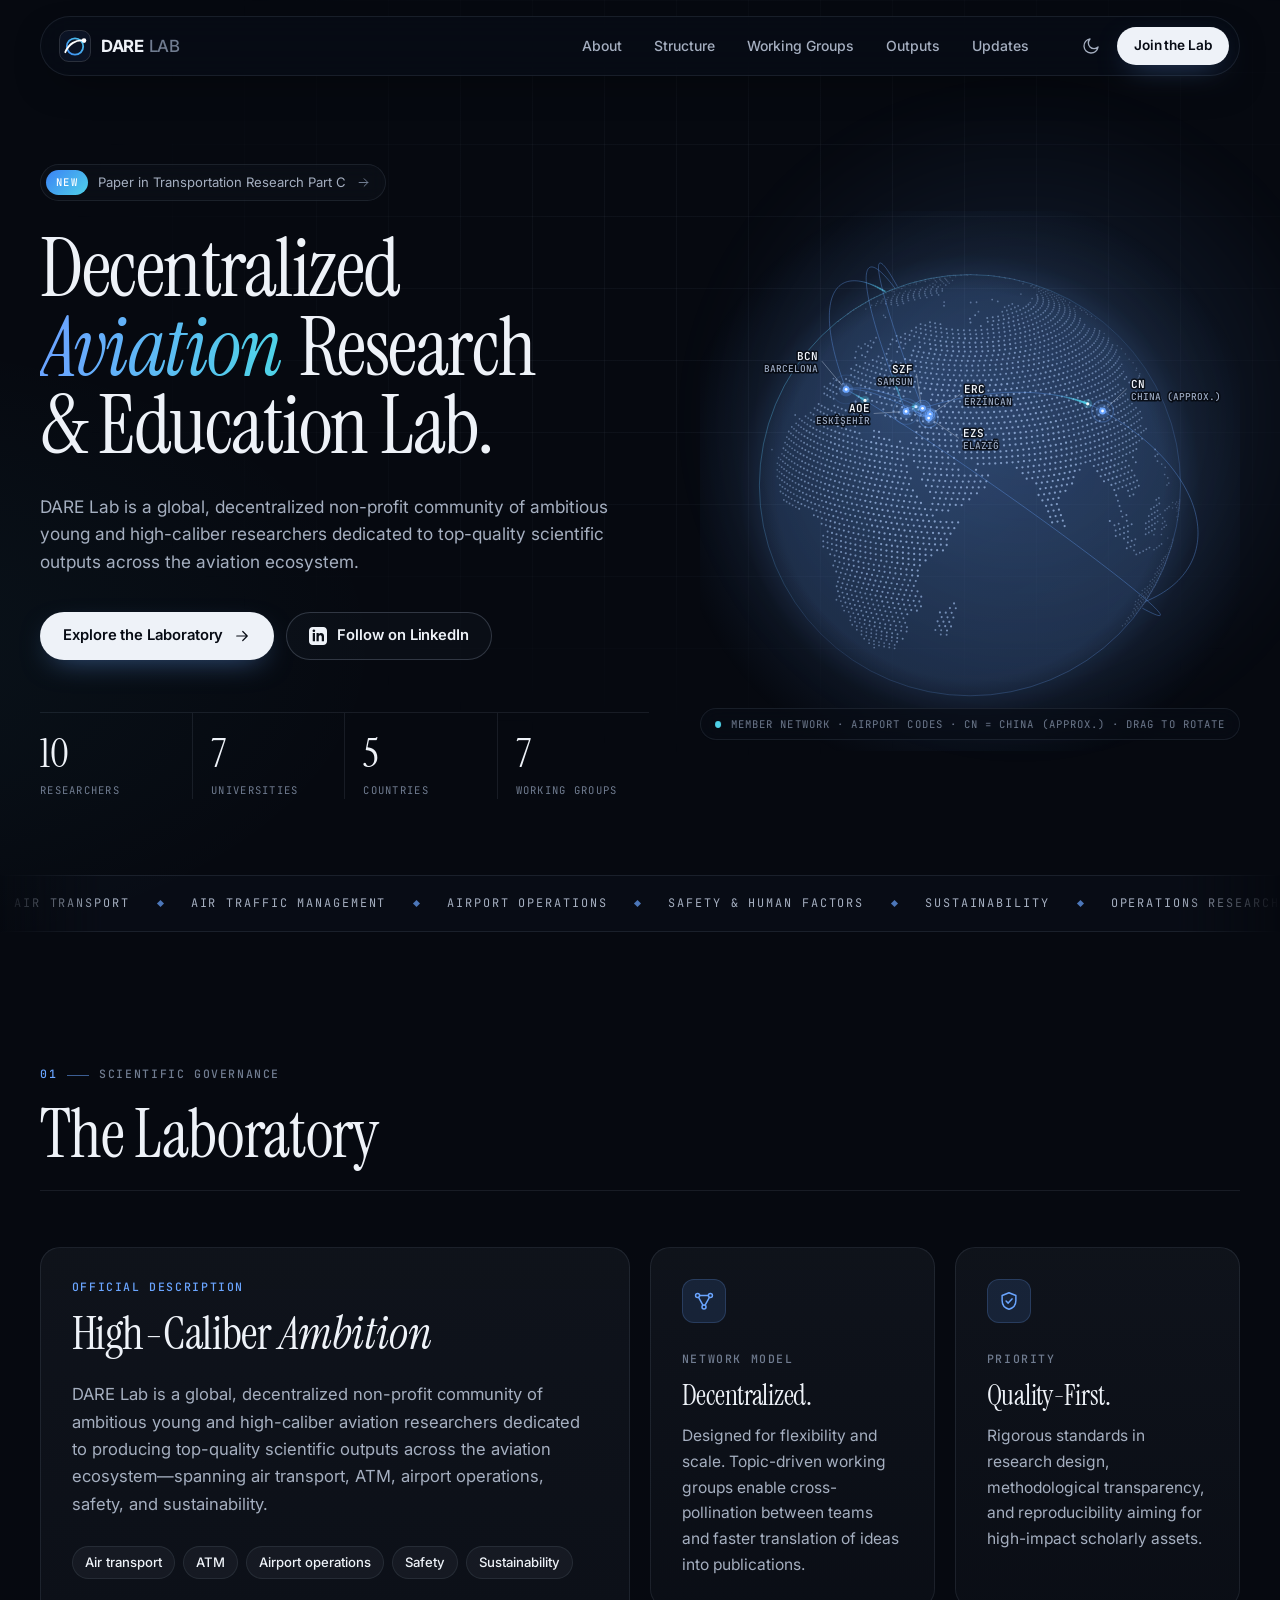
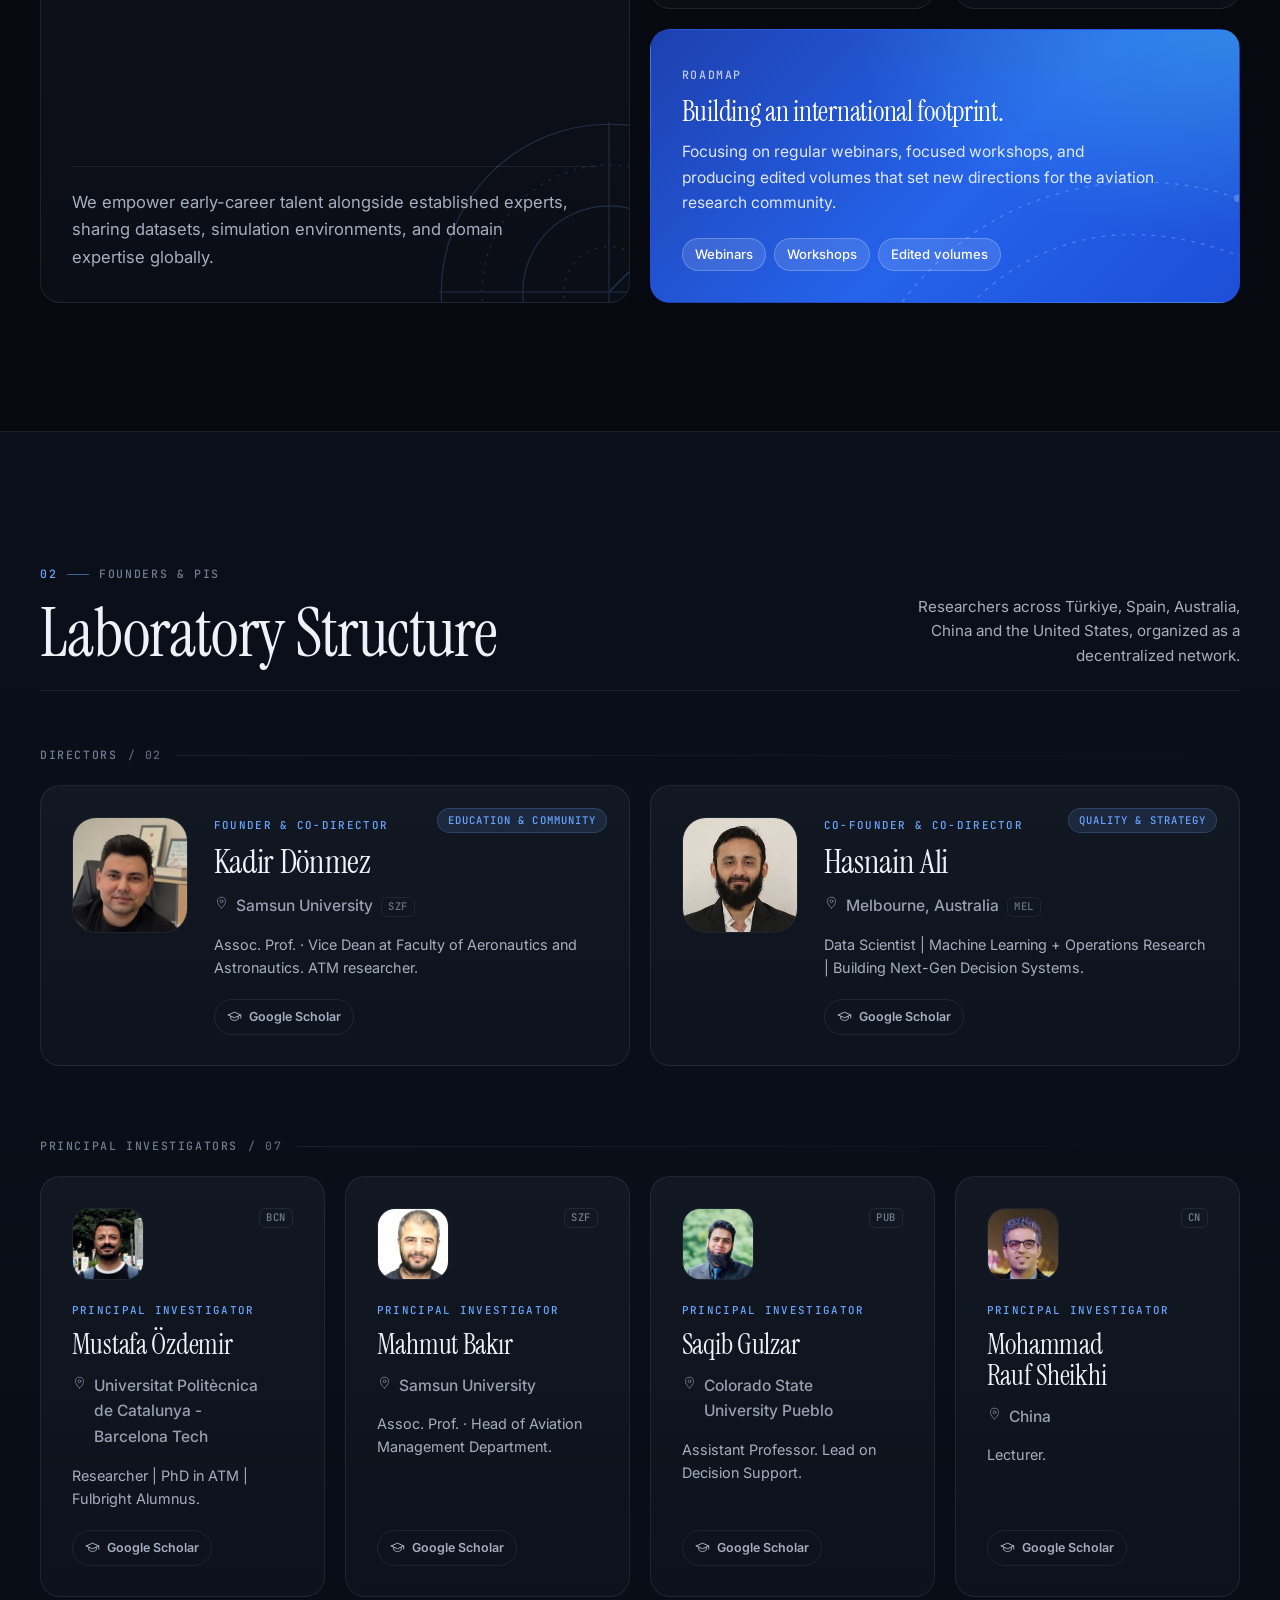
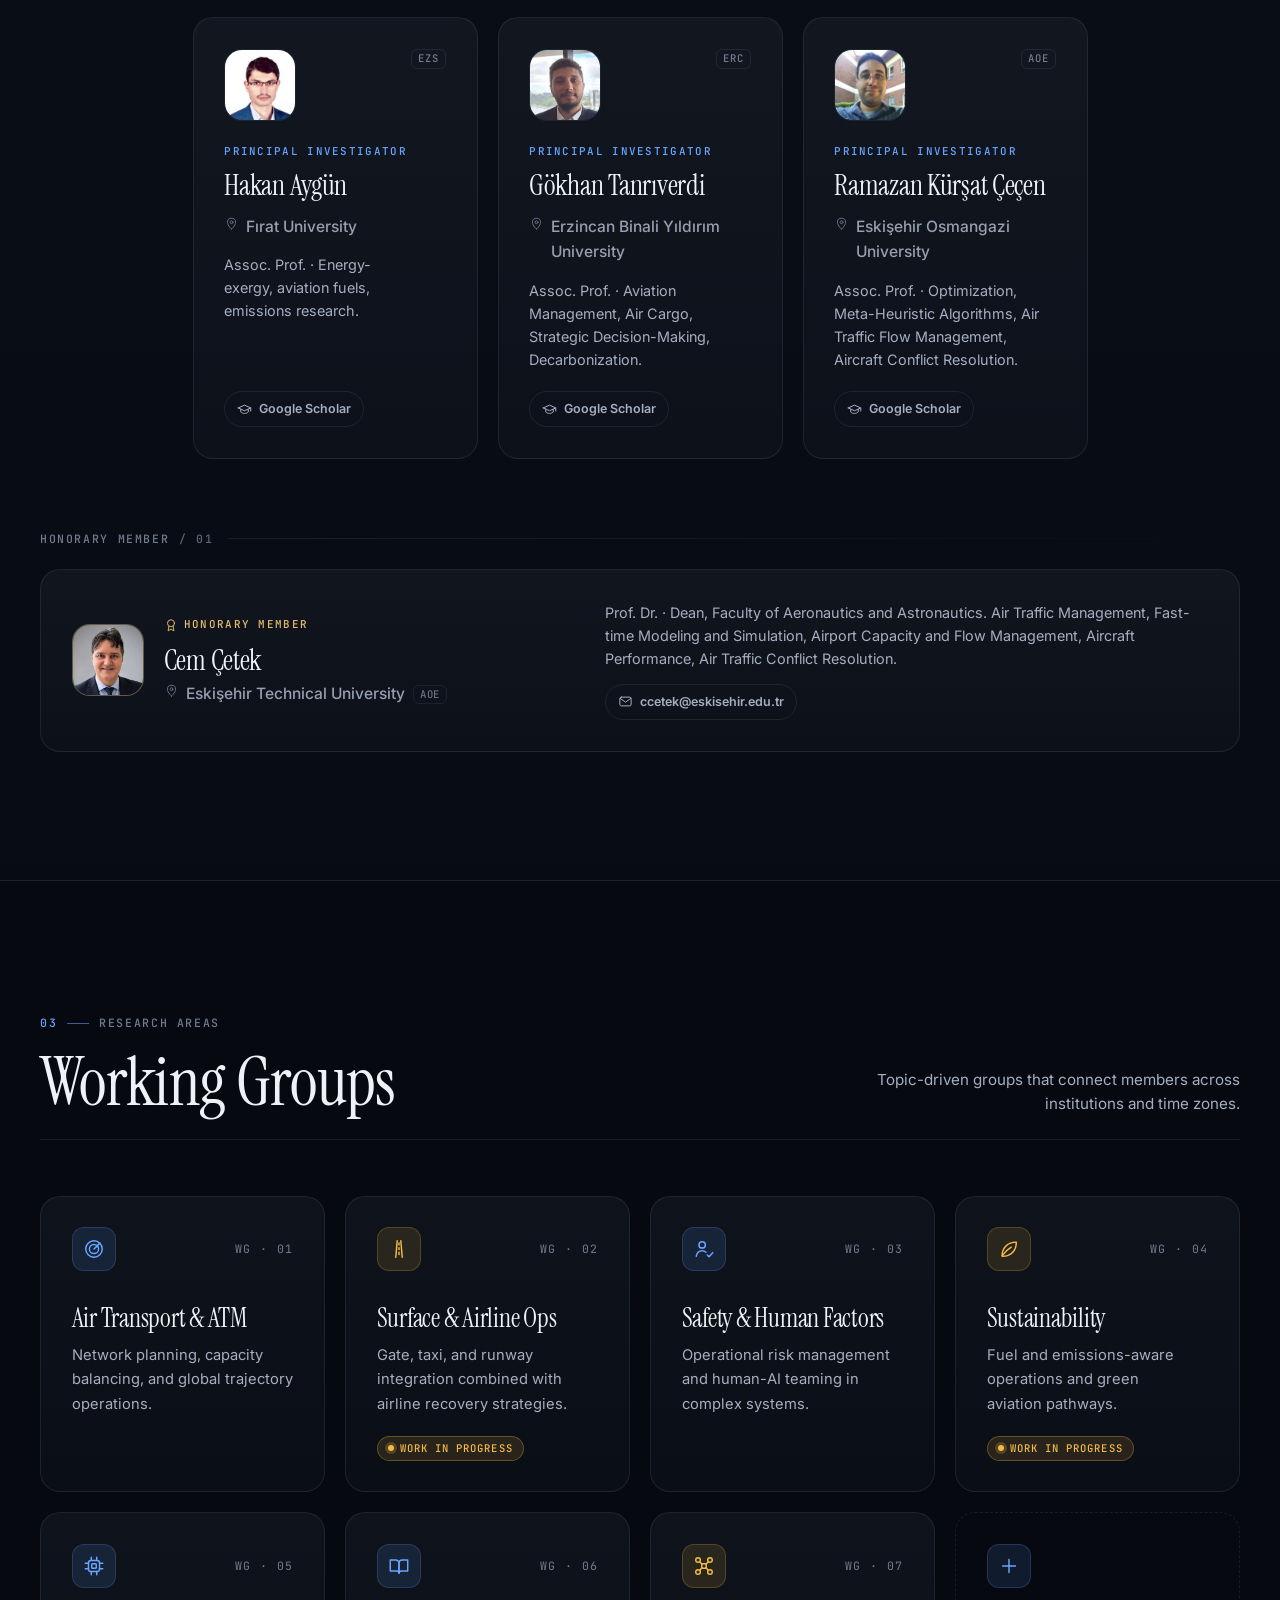
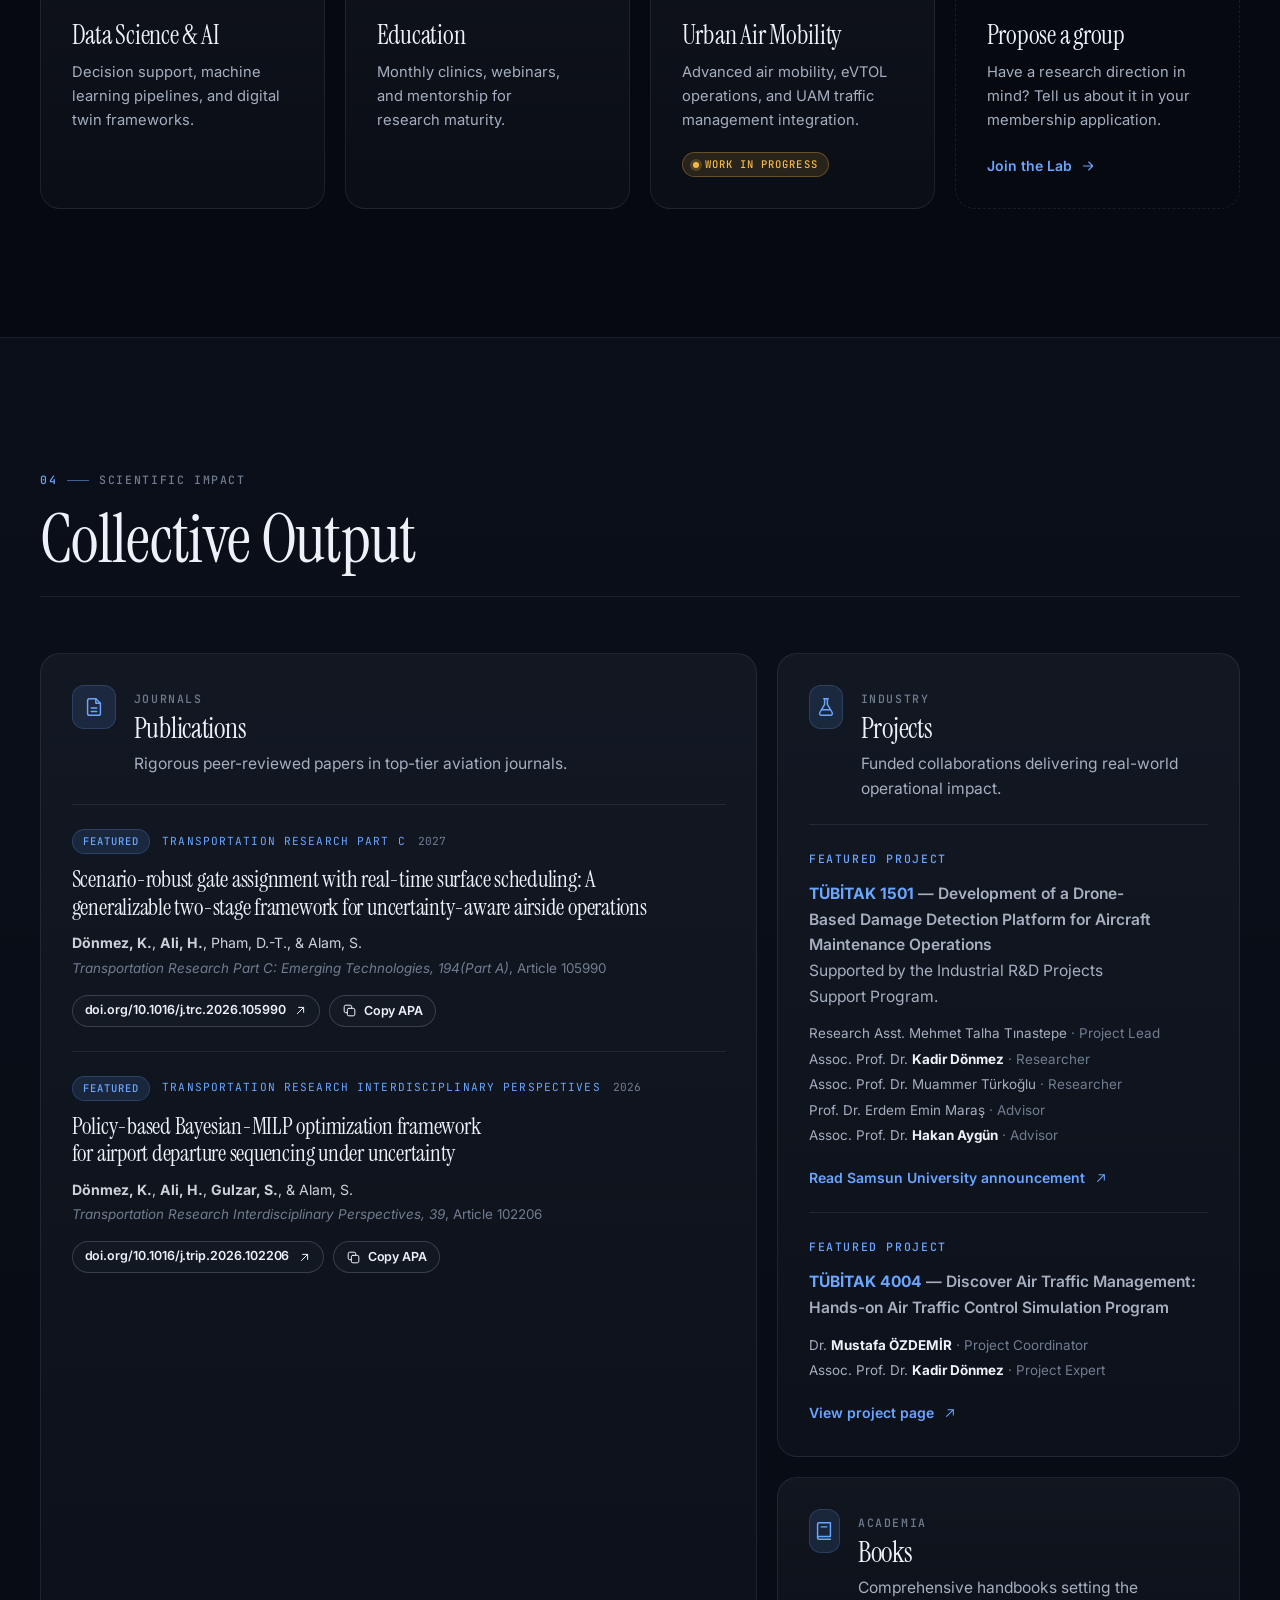
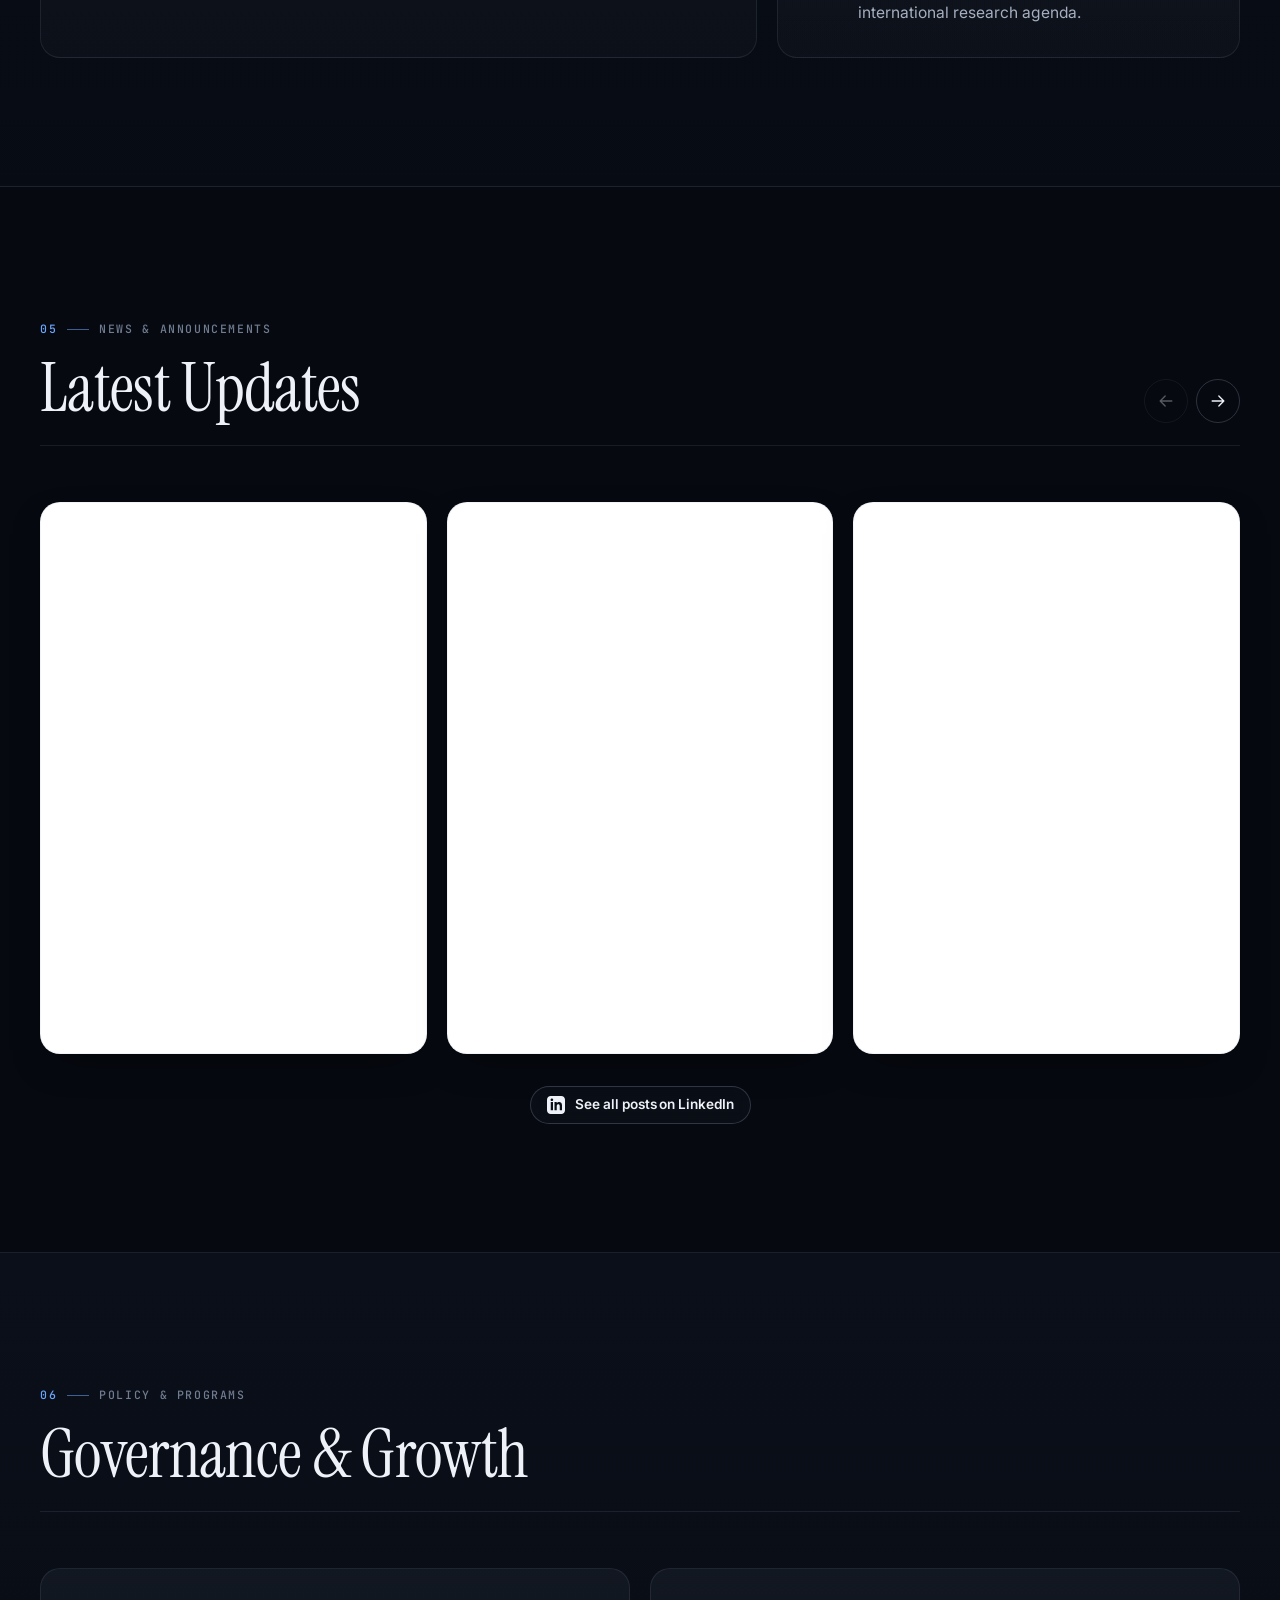
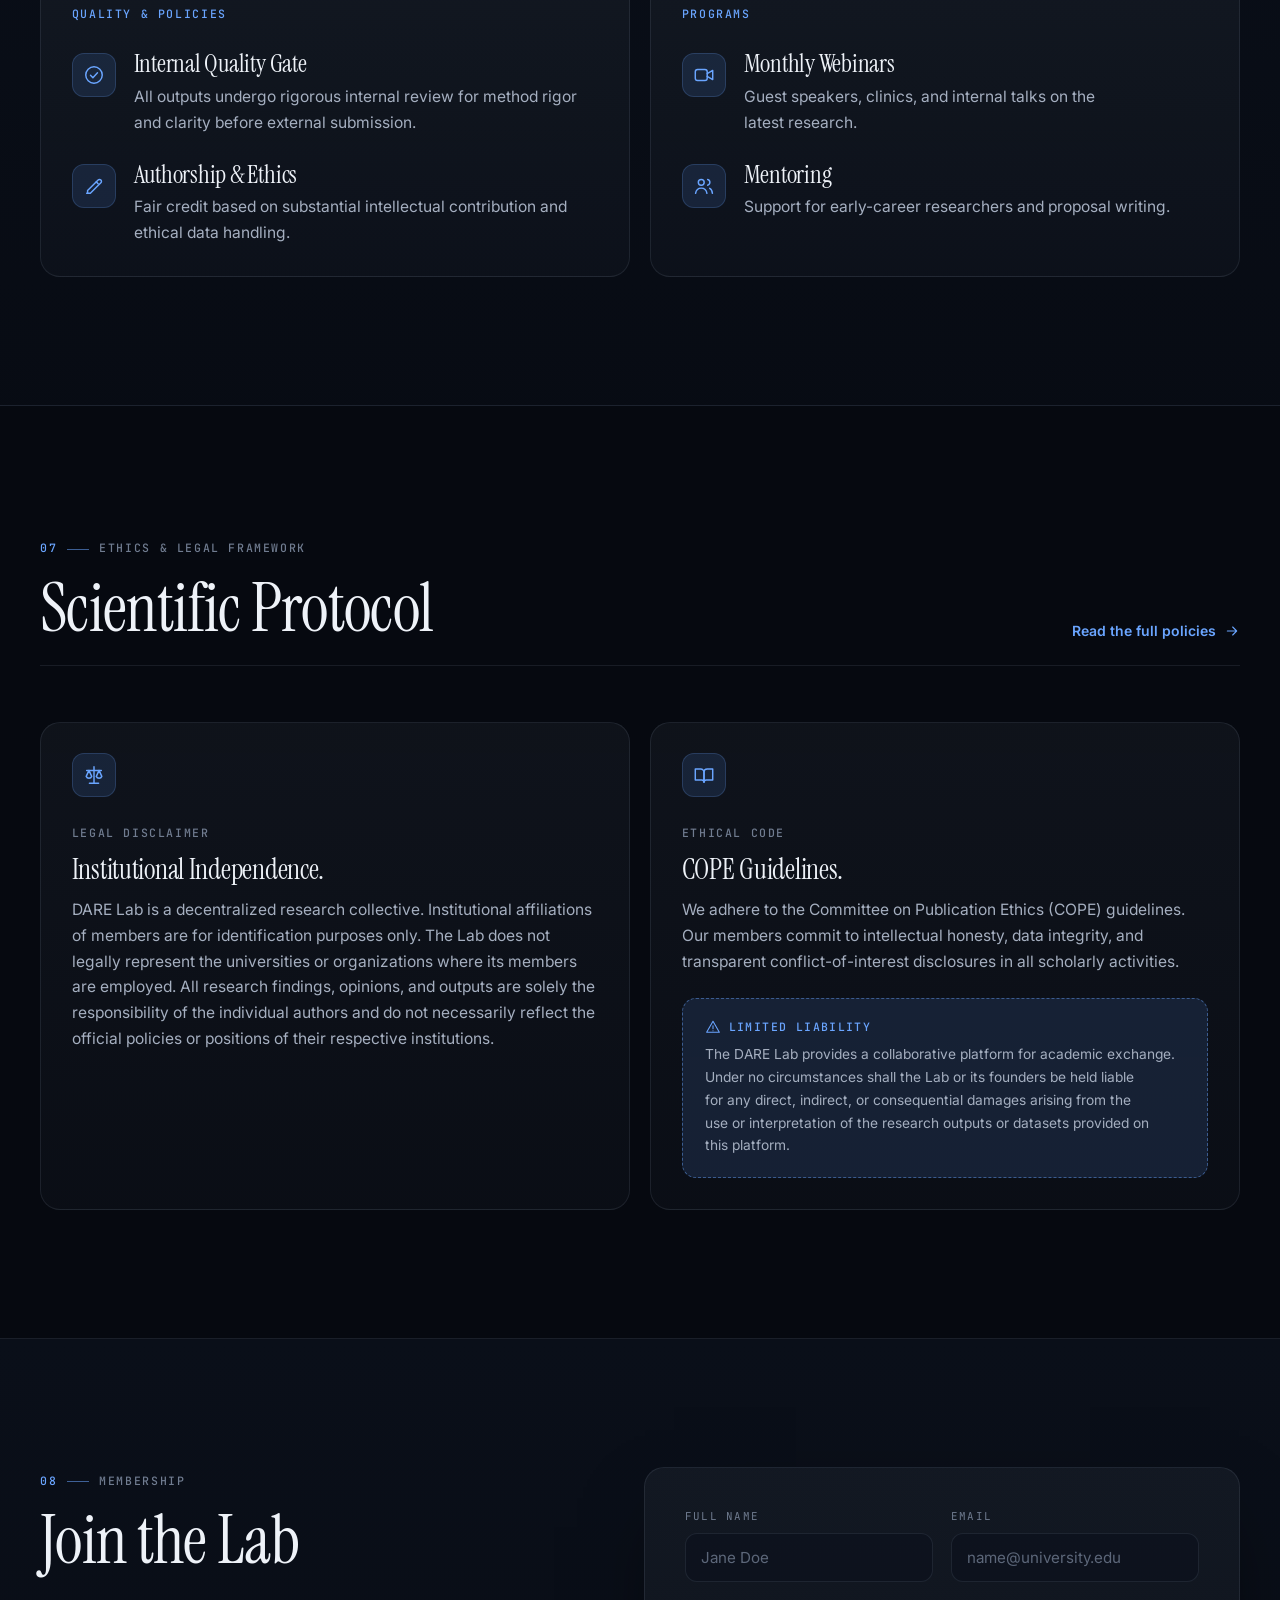
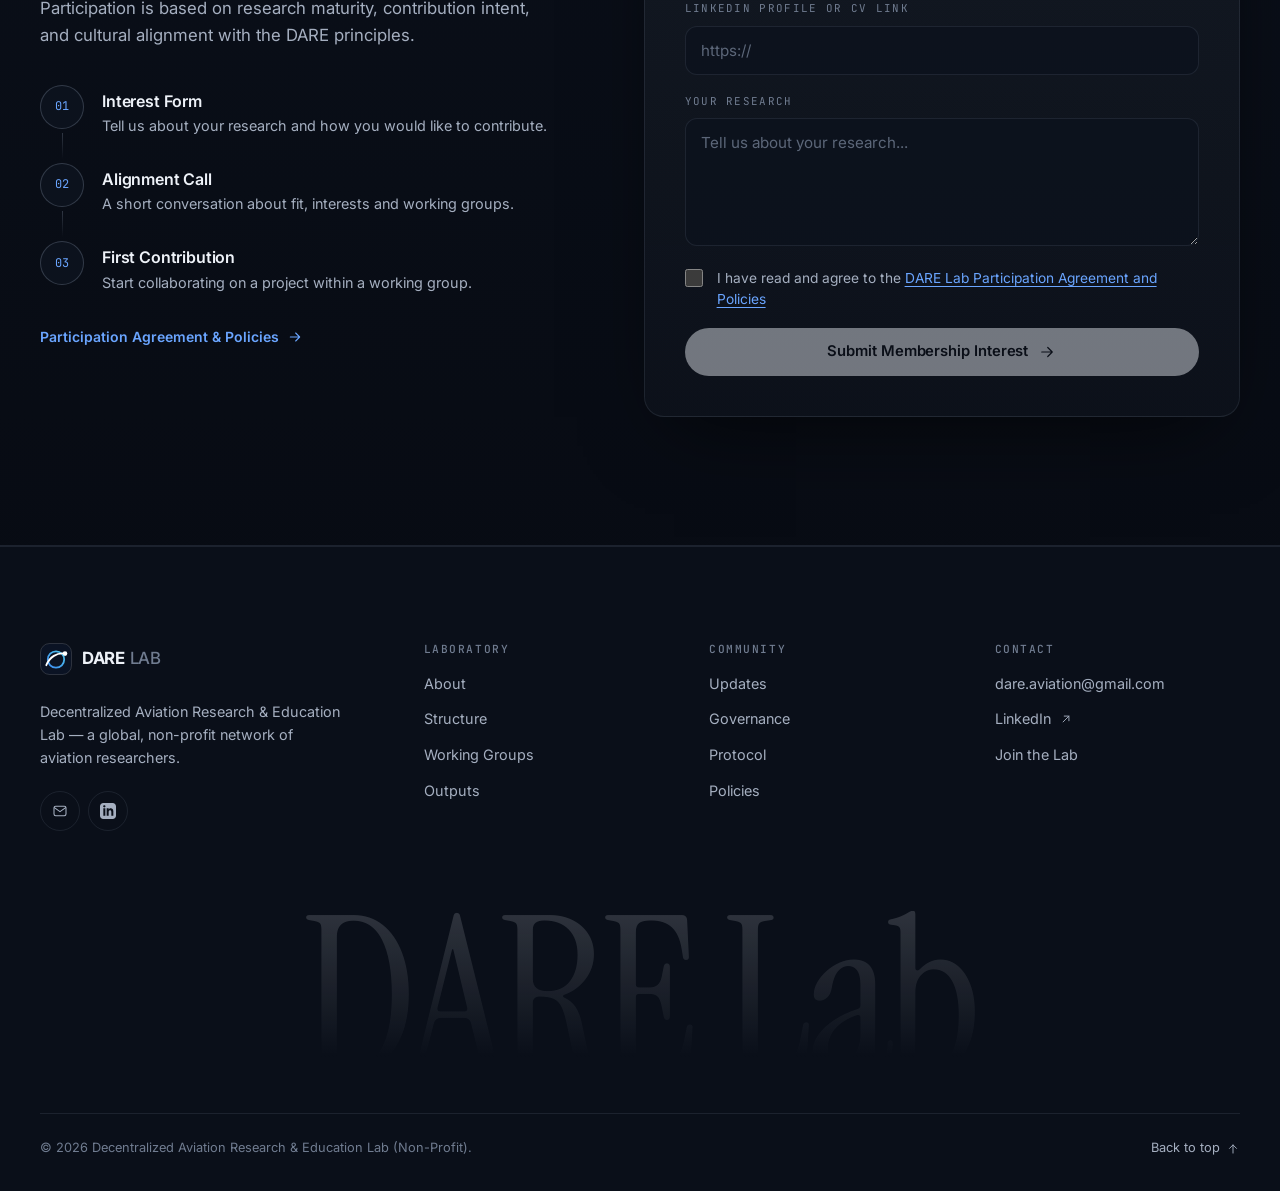
==== index.html @ 402e0f71 "Affiliation updates" ====
<!DOCTYPE html>
<html lang="en" data-theme="dark">

<head>
    <!--
      DARE Lab — Decentralized Aviation Research & Education Lab
      Static site (GitHub Pages). Styles: styles/main.css · Scripts: js/main.js, js/globe.js
    -->
    <meta charset="utf-8">
    <meta name="viewport" content="width=device-width, initial-scale=1">
    <title>DARE Lab — Decentralized Aviation Research &amp; Education Lab</title>
    <meta name="description"
        content="DARE Lab is a global, decentralized non-profit network of aviation researchers focused on high-quality publications, competitive projects, and continuous education.">
    <meta name="theme-color" content="#060910">
    <meta name="color-scheme" content="dark light">
    <link rel="canonical" href="https://dareaviation.github.io/dare-lab/">

    <!-- Icons -->
    <link rel="icon" href="assets/favicon.svg" type="image/svg+xml">
    <link rel="icon" href="assets/favicon-32.png" sizes="32x32" type="image/png">
    <link rel="apple-touch-icon" href="assets/apple-touch-icon.png">

    <!-- Open Graph -->
    <meta property="og:type" content="website">
    <meta property="og:site_name" content="DARE Lab">
    <meta property="og:title" content="DARE Lab — Decentralized Aviation Research &amp; Education Lab">
    <meta property="og:description"
        content="A global, decentralized non-profit network of aviation researchers advancing air transport, ATM, airport operations, safety, and sustainability through open, collaborative research.">
    <meta property="og:url" content="https://dareaviation.github.io/dare-lab/">
    <meta property="og:image" content="https://dareaviation.github.io/dare-lab/assets/og-dare.jpg">
    <meta property="og:image:width" content="1200">
    <meta property="og:image:height" content="630">
    <meta property="og:image:alt" content="DARE Lab — dotted globe showing the lab's member network">

    <!-- Twitter / X -->
    <meta name="twitter:card" content="summary_large_image">
    <meta name="twitter:title" content="DARE Lab — Decentralized Aviation Research &amp; Education Lab">
    <meta name="twitter:description" content="Global, decentralized non-profit aviation research + education network.">
    <meta name="twitter:image" content="https://dareaviation.github.io/dare-lab/assets/og-dare.jpg">

    <!-- Apply the saved theme before first paint (prevents a flash) -->
    <script>
        (function () {
            var d = document.documentElement;
            d.classList.add('js');
            try { var t = localStorage.getItem('dare_theme'); if (t === 'light' || t === 'dark') d.setAttribute('data-theme', t); } catch (e) { }
            // Fail-safe: if js/main.js has not started within 2.5 s, show all content anyway
            setTimeout(function () { if (!d.classList.contains('reveal-ready')) d.classList.remove('js'); }, 2500);
        })();
    </script>

    <!-- Fonts -->
    <link rel="preconnect" href="https://fonts.googleapis.com">
    <link rel="preconnect" href="https://fonts.gstatic.com" crossorigin>
    <link
        href="https://fonts.googleapis.com/css2?family=Instrument+Serif:ital@0;1&family=Inter:wght@400;500;600;700&family=JetBrains+Mono:wght@400;500&display=swap"
        rel="stylesheet">

    <link rel="stylesheet" href="styles/main.css?v=20261114-1">

    <!-- Structured data -->
    <script type="application/ld+json">
    {
      "@context": "https://schema.org",
      "@type": "ResearchOrganization",
      "name": "DARE Lab",
      "alternateName": "Decentralized Aviation Research & Education Lab",
      "url": "https://dareaviation.github.io/dare-lab/",
      "logo": "https://dareaviation.github.io/dare-lab/assets/apple-touch-icon.png",
      "email": "dare.aviation@gmail.com",
      "description": "DARE Lab is a global, decentralized non-profit network of aviation researchers focused on high-quality publications, competitive projects, and continuous education.",
      "knowsAbout": [
        "Air Transport", "Air Traffic Management", "Airport Operations", "Safety & Human Factors", "Sustainability", "Operations Research", "Machine Learning", "Digital Twins"
      ],
      "sameAs": [
        "https://www.linkedin.com/company/decentralized-aviation-research-education-lab",
        "https://github.com/dareaviation"
      ]
    }
    </script>
</head>

<body>
    <a class="skip-link" href="#main">Skip to content</a>

    <!-- ================================================================
         Icon sprite — reference with <svg width="20" height="20" class="icon"><use href="#i-name"/></svg>
         ================================================================ -->
    <svg width="0" height="0" style="position:absolute" aria-hidden="true" focusable="false">
        <symbol id="i-arrow-right" viewBox="0 0 24 24"><path d="M5 12h14M13 6l6 6-6 6"/></symbol>
        <symbol id="i-arrow-left" viewBox="0 0 24 24"><path d="M19 12H5M11 6l-6 6 6 6"/></symbol>
        <symbol id="i-arrow-up-right" viewBox="0 0 24 24"><path d="M7 17 17 7M9 7h8v8"/></symbol>
        <symbol id="i-arrow-up" viewBox="0 0 24 24"><path d="M12 19V5M6 11l6-6 6 6"/></symbol>
        <symbol id="i-sun" viewBox="0 0 24 24"><circle cx="12" cy="12" r="4"/><path d="M12 2.5v2M12 19.5v2M4.6 4.6l1.4 1.4M18 18l1.4 1.4M2.5 12h2M19.5 12h2M4.6 19.4 6 18M18 6l1.4-1.4"/></symbol>
        <symbol id="i-moon" viewBox="0 0 24 24"><path d="M20.5 13.2A8.5 8.5 0 1 1 10.8 3.5a6.6 6.6 0 0 0 9.7 9.7z"/></symbol>
        <symbol id="i-pin" viewBox="0 0 24 24"><path d="M12 21s-6.5-5.6-6.5-11a6.5 6.5 0 0 1 13 0c0 5.4-6.5 11-6.5 11z"/><circle cx="12" cy="10" r="2.3"/></symbol>
        <symbol id="i-mail" viewBox="0 0 24 24"><rect x="3" y="5" width="18" height="14" rx="2.5"/><path d="m3.5 7 8.5 6 8.5-6"/></symbol>
        <symbol id="i-scholar" viewBox="0 0 24 24"><path d="M2 9.5 12 5l10 4.5L12 14 2 9.5z"/><path d="M6 11.6V16c1.8 1.6 3.8 2.3 6 2.3s4.2-.7 6-2.3v-4.4M22 9.5v5"/></symbol>
        <symbol id="i-linkedin" viewBox="0 0 24 24"><path fill="currentColor" stroke="none" d="M19 0h-14c-2.761 0-5 2.239-5 5v14c0 2.761 2.239 5 5 5h14c2.762 0 5-2.239 5-5v-14c0-2.761-2.238-5-5-5zm-11 19h-3v-11h3v11zm-1.5-12.268c-.966 0-1.75-.79-1.75-1.764s.784-1.764 1.75-1.764 1.75.79 1.75 1.764-.783 1.764-1.75 1.764zm13.5 12.268h-3v-5.604c0-3.368-4-3.113-4 0v5.604h-3v-11h3v1.765c1.396-2.586 7-2.777 7 2.476v6.759z"/></symbol>
        <symbol id="i-network" viewBox="0 0 24 24"><circle cx="5" cy="6" r="2.2"/><circle cx="19" cy="6" r="2.2"/><circle cx="12" cy="18.5" r="2.2"/><path d="M7.2 6h9.6M6.1 8l4.7 8.5M17.9 8l-4.7 8.5"/></symbol>
        <symbol id="i-shield" viewBox="0 0 24 24"><path d="M12 3 4.5 6v5.5c0 4.6 3.1 8.3 7.5 9.5 4.4-1.2 7.5-4.9 7.5-9.5V6L12 3z"/><path d="m8.8 12 2.3 2.3 4.2-4.6"/></symbol>
        <symbol id="i-route" viewBox="0 0 24 24"><circle cx="6" cy="18" r="2.2"/><circle cx="18" cy="6" r="2.2"/><path d="M8.2 18H15a3 3 0 0 0 0-6H9a3 3 0 0 1 0-6h6.8"/></symbol>
        <symbol id="i-radar" viewBox="0 0 24 24"><circle cx="12" cy="12" r="9"/><circle cx="12" cy="12" r="5"/><path d="M12 12 18.4 5.6"/><circle cx="15.6" cy="9.2" r="1.1" fill="currentColor" stroke="none"/></symbol>
        <symbol id="i-runway" viewBox="0 0 24 24"><path d="M8.5 21 10 3M15.5 21 14 3M12 5.5v2M12 10.5v2M12 15.5v2.5"/></symbol>
        <symbol id="i-safety" viewBox="0 0 24 24"><circle cx="10" cy="7.5" r="3.5"/><path d="M3.5 20c.7-3.6 3.2-6 6.5-6 1.6 0 3 .5 4.1 1.5M15.5 18.5l2 2 4-4.5"/></symbol>
        <symbol id="i-leaf" viewBox="0 0 24 24"><path d="M4.5 19.5C4.5 10.6 10.4 4.5 20 4.5c0 9.5-6.1 15.5-15 15.5"/><path d="M4.5 19.5c3-4.3 6.3-7.4 10-9.5"/></symbol>
        <symbol id="i-cpu" viewBox="0 0 24 24"><rect x="6" y="6" width="12" height="12" rx="2.5"/><rect x="9.5" y="9.5" width="5" height="5" rx="1"/><path d="M9 2.5V6M15 2.5V6M9 18v3.5M15 18v3.5M2.5 9H6M2.5 15H6M18 9h3.5M18 15h3.5"/></symbol>
        <symbol id="i-book-open" viewBox="0 0 24 24"><path d="M2.5 5.5h6A3.5 3.5 0 0 1 12 9v11a2.5 2.5 0 0 0-2.5-2.5h-7z"/><path d="M21.5 5.5h-6A3.5 3.5 0 0 0 12 9v11a2.5 2.5 0 0 1 2.5-2.5h7z"/></symbol>
        <symbol id="i-drone" viewBox="0 0 24 24"><circle cx="5.5" cy="5.5" r="2.5"/><circle cx="18.5" cy="5.5" r="2.5"/><circle cx="5.5" cy="18.5" r="2.5"/><circle cx="18.5" cy="18.5" r="2.5"/><path d="m7.6 7.6 2.4 2.4M16.4 7.6 14 10M7.6 16.4l2.4-2.4M16.4 16.4 14 14"/><rect x="9.5" y="9.5" width="5" height="5" rx="1.2"/></symbol>
        <symbol id="i-plus" viewBox="0 0 24 24"><path d="M12 5v14M5 12h14"/></symbol>
        <symbol id="i-doc" viewBox="0 0 24 24"><path d="M14 3H7a2 2 0 0 0-2 2v14a2 2 0 0 0 2 2h10a2 2 0 0 0 2-2V8z"/><path d="M14 3v5h5M9 13h6M9 17h6"/></symbol>
        <symbol id="i-flask" viewBox="0 0 24 24"><path d="M9.5 3h5M10.5 3v6.2L5.3 18a2 2 0 0 0 1.7 3h10a2 2 0 0 0 1.7-3l-5.2-8.8V3M7.5 15h9"/></symbol>
        <symbol id="i-book" viewBox="0 0 24 24"><path d="M5 4.5A1.5 1.5 0 0 1 6.5 3H19v15H6.5A1.5 1.5 0 0 0 5 19.5"/><path d="M5 4.5v15A1.5 1.5 0 0 0 6.5 21H19M9 7.5h6"/></symbol>
        <symbol id="i-copy" viewBox="0 0 24 24"><rect x="8.5" y="8.5" width="12" height="12" rx="2.5"/><path d="M15.5 8.5V6A2.5 2.5 0 0 0 13 3.5H6A2.5 2.5 0 0 0 3.5 6v7A2.5 2.5 0 0 0 6 15.5h2.5"/></symbol>
        <symbol id="i-check" viewBox="0 0 24 24"><path d="m5 12.5 4.5 4.5L19 7.5"/></symbol>
        <symbol id="i-check-circle" viewBox="0 0 24 24"><circle cx="12" cy="12" r="9"/><path d="m8.2 12.3 2.6 2.6 5-5.4"/></symbol>
        <symbol id="i-pen" viewBox="0 0 24 24"><path d="M4 20h4L19.5 8.5a2.1 2.1 0 0 0-3-3L5 17v3z"/><path d="m14.5 7.5 2 2"/></symbol>
        <symbol id="i-video" viewBox="0 0 24 24"><rect x="2.5" y="6" width="13" height="12" rx="2.5"/><path d="m15.5 10.5 6-3.5v10l-6-3.5"/></symbol>
        <symbol id="i-users" viewBox="0 0 24 24"><circle cx="9" cy="8" r="3.2"/><path d="M2.8 20c.6-3.5 3.1-5.7 6.2-5.7s5.6 2.2 6.2 5.7M16 4.9a3.2 3.2 0 0 1 0 6.2M18.2 14.6c1.6.8 2.7 2.7 3 5.4"/></symbol>
        <symbol id="i-scale" viewBox="0 0 24 24"><path d="M12 3v18M7 21h10M4 7h16"/><path d="m6.5 7-3 6.5a3.2 3.2 0 0 0 6 0zM17.5 7l-3 6.5a3.2 3.2 0 0 0 6 0z"/></symbol>
        <symbol id="i-award" viewBox="0 0 24 24"><circle cx="12" cy="9" r="6"/><path d="M8.5 13.9 7 22l5-3 5 3-1.5-8.1"/></symbol>
        <symbol id="i-alert" viewBox="0 0 24 24"><path d="M12 3.5 2.5 20h19z"/><path d="M12 10v4.5M12 17.5h.01"/></symbol>
        <symbol id="i-lock" viewBox="0 0 24 24"><rect x="4.5" y="10.5" width="15" height="10.5" rx="2.5"/><path d="M8 10.5V7.5a4 4 0 0 1 8 0v3"/></symbol>
    </svg>

    <!-- ================================================================
         Header
         ================================================================ -->
    <header class="site-header" id="siteHeader">
        <nav class="nav" aria-label="Primary">
            <a class="brand" href="#top" aria-label="DARE Lab — back to top">
                <svg class="brand__mark" width="32" height="32" viewBox="0 0 32 32" aria-hidden="true">
                    <defs>
                        <linearGradient id="markGradNav" x1="4" y1="28" x2="28" y2="4" gradientUnits="userSpaceOnUse">
                            <stop offset="0" stop-color="#3b82f6" />
                            <stop offset="1" stop-color="#4fd1e8" />
                        </linearGradient>
                    </defs>
                    <rect x="0.5" y="0.5" width="31" height="31" rx="9" fill="#0b1324" stroke="rgba(255,255,255,0.14)" />
                    <circle cx="16" cy="16.5" r="8.2" fill="none" stroke="url(#markGradNav)" stroke-width="1.8" />
                    <path d="M6.3 22.2C9.6 14 17 9.4 25 10.6" fill="none" stroke="#fff" stroke-width="1.8" stroke-linecap="round" />
                    <circle cx="25" cy="10.6" r="2.3" fill="#fff" />
                </svg>
                <span class="brand__word">DARE<span>LAB</span></span>
            </a>

            <div class="nav__links">
                <a href="#about">About</a>
                <a href="#structure">Structure</a>
                <a href="#working-groups">Working Groups</a>
                <a href="#outputs">Outputs</a>
                <a href="#updates">Updates</a>
            </div>

            <div class="nav__actions">
                <button class="icon-btn theme-toggle" id="themeBtn" type="button" aria-label="Switch between dark and light theme">
                    <svg width="20" height="20" class="icon icon--moon"><use href="#i-moon" /></svg>
                    <svg width="20" height="20" class="icon icon--sun"><use href="#i-sun" /></svg>
                </button>
                <a class="btn btn--primary btn--sm nav__cta" href="#join">Join the Lab</a>
                <button class="icon-btn menu-toggle" id="menuBtn" type="button" aria-label="Open menu" aria-expanded="false" aria-controls="drawer">
                    <span class="burger" aria-hidden="true"><span></span><span></span></span>
                </button>
            </div>
        </nav>
    </header>

    <!-- Mobile drawer -->
    <div class="drawer" id="drawer">
        <nav class="drawer__nav" aria-label="Mobile">
            <a href="#about"><span>01</span>About</a>
            <a href="#structure"><span>02</span>Structure</a>
            <a href="#working-groups"><span>03</span>Working Groups</a>
            <a href="#outputs"><span>04</span>Outputs</a>
            <a href="#updates"><span>05</span>Updates</a>
            <a href="#protocol"><span>07</span>Protocol</a>
            <a href="#join"><span>08</span>Join</a>
        </nav>
        <div class="drawer__foot">
            <a href="mailto:dare.aviation@gmail.com"><svg width="20" height="20" class="icon icon--sm"><use href="#i-mail" /></svg>dare.aviation@gmail.com</a>
            <a href="https://www.linkedin.com/company/decentralized-aviation-research-education-lab" target="_blank" rel="noopener"><svg width="20" height="20" class="icon icon--sm"><use href="#i-linkedin" /></svg>LinkedIn</a>
        </div>
    </div>

    <main id="main">

        <!-- ================================================================
             Hero
             ================================================================ -->
        <section class="hero" id="top">
            <div class="hero__bg" aria-hidden="true"></div>
            <div class="container hero__grid">
                <div class="hero__copy">
                    <a class="hero-badge" href="#outputs">
                        <span class="hero-badge__tag">New</span>
                        <span class="hero-badge__text">Paper in Transportation Research Part C</span>
                        <svg width="20" height="20" class="icon"><use href="#i-arrow-right" /></svg>
                    </a>

                    <h1 class="hero__title">Decentralized <em>Aviation</em> Research &amp; Education Lab.</h1>

                    <p class="hero__lede">
                        DARE Lab is a global, decentralized non-profit community of ambitious young and high-caliber
                        researchers dedicated to top-quality scientific outputs across the aviation ecosystem.
                    </p>

                    <div class="hero__actions">
                        <a class="btn btn--primary" href="#about">
                            Explore the Laboratory
                            <svg width="20" height="20" class="icon icon--arrow"><use href="#i-arrow-right" /></svg>
                        </a>
                        <a class="btn btn--ghost" href="https://www.linkedin.com/company/decentralized-aviation-research-education-lab" target="_blank" rel="noopener">
                            <svg width="20" height="20" class="icon"><use href="#i-linkedin" /></svg>
                            Follow on LinkedIn
                        </a>
                    </div>

                    <!-- Update these numbers when the team changes -->
                    <dl class="hero__stats">
                        <div class="stat"><dt class="stat__label">Researchers</dt><dd class="stat__value" data-count="10">10</dd></div>
                        <div class="stat"><dt class="stat__label">Universities</dt><dd class="stat__value" data-count="7">7</dd></div>
                        <div class="stat"><dt class="stat__label">Countries</dt><dd class="stat__value" data-count="5">5</dd></div>
                        <div class="stat"><dt class="stat__label">Working groups</dt><dd class="stat__value" data-count="7">7</dd></div>
                    </dl>
                </div>

                <div class="hero__visual">
                    <div class="globe">
                        <canvas class="globe__canvas" data-globe role="img"
                            aria-label="Rotating globe showing DARE Lab member locations — Samsun, Eskişehir, Elazığ and Erzincan in Türkiye, Barcelona in Spain, Melbourne in Australia, China (approximate country-level location), and Pueblo in the United States — connected by research links."></canvas>
                        <p class="globe__caption"><span class="live-dot" aria-hidden="true"></span>Member network · Airport codes · CN = China (approx.) · drag to rotate</p>
                    </div>
                </div>
            </div>
        </section>

        <!-- Research topics ticker -->
        <div class="ticker">
            <div class="ticker__track">
                <ul class="ticker__group">
                    <li class="ticker__item">Air Transport</li>
                    <li class="ticker__item">Air Traffic Management</li>
                    <li class="ticker__item">Airport Operations</li>
                    <li class="ticker__item">Safety &amp; Human Factors</li>
                    <li class="ticker__item">Sustainability</li>
                    <li class="ticker__item">Operations Research</li>
                    <li class="ticker__item">Machine Learning</li>
                    <li class="ticker__item">Digital Twins</li>
                    <li class="ticker__item">Urban Air Mobility</li>
                    <li class="ticker__item">Decision Support</li>
                </ul>
                <ul class="ticker__group" aria-hidden="true">
                    <li class="ticker__item">Air Transport</li>
                    <li class="ticker__item">Air Traffic Management</li>
                    <li class="ticker__item">Airport Operations</li>
                    <li class="ticker__item">Safety &amp; Human Factors</li>
                    <li class="ticker__item">Sustainability</li>
                    <li class="ticker__item">Operations Research</li>
                    <li class="ticker__item">Machine Learning</li>
                    <li class="ticker__item">Digital Twins</li>
                    <li class="ticker__item">Urban Air Mobility</li>
                    <li class="ticker__item">Decision Support</li>
                </ul>
            </div>
        </div>

        <!-- ================================================================
             01 · About
             ================================================================ -->
        <section class="section" id="about">
            <div class="container">
                <header class="section-head" data-reveal>
                    <div>
                        <span class="eyebrow"><span class="eyebrow__num">01</span>Scientific Governance</span>
                        <h2>The Laboratory</h2>
                    </div>
                </header>

                <div class="bento">
                    <article id="mission" class="card bento__feature" data-reveal>
                        <svg class="feature-art" width="300" height="300" viewBox="0 0 300 300" aria-hidden="true">
                            <g fill="none" stroke="currentColor" stroke-width="1">
                                <circle cx="150" cy="150" r="148" />
                                <circle cx="150" cy="150" r="112" stroke-dasharray="2 6" />
                                <circle cx="150" cy="150" r="76" />
                                <circle cx="150" cy="150" r="40" stroke-dasharray="2 6" />
                                <path d="M150 0v300M0 150h300" />
                                <path d="M150 150 255 45" stroke-width="1.5" />
                            </g>
                        </svg>
                        <span class="eyebrow eyebrow--accent">Official Description</span>
                        <h3>High-Caliber <em>Ambition</em></h3>
                        <p class="lead">DARE Lab is a global, decentralized non-profit community of ambitious young and
                            high-caliber aviation researchers dedicated to producing top-quality scientific outputs
                            across the aviation ecosystem—spanning air transport, ATM, airport operations, safety, and
                            sustainability.</p>
                        <ul class="chips feature-chips">
                            <li class="chip">Air transport</li>
                            <li class="chip">ATM</li>
                            <li class="chip">Airport operations</li>
                            <li class="chip">Safety</li>
                            <li class="chip">Sustainability</li>
                        </ul>
                        <p class="divider">We empower early-career talent alongside established experts, sharing
                            datasets, simulation environments, and domain expertise globally.</p>
                    </article>

                    <article class="card" data-reveal>
                        <span class="card__icon"><svg width="20" height="20" class="icon"><use href="#i-network" /></svg></span>
                        <span class="eyebrow">Network Model</span>
                        <h3>Decentralized.</h3>
                        <p>Designed for flexibility and scale. Topic-driven working groups enable cross-pollination
                            between teams and faster translation of ideas into publications.</p>
                    </article>

                    <article class="card" data-reveal>
                        <span class="card__icon"><svg width="20" height="20" class="icon"><use href="#i-shield" /></svg></span>
                        <span class="eyebrow">Priority</span>
                        <h3>Quality-First.</h3>
                        <p>Rigorous standards in research design, methodological transparency, and reproducibility
                            aiming for high-impact scholarly assets.</p>
                    </article>

                    <article class="card card--accent bento__wide" data-reveal>
                        <svg class="route-art" width="400" height="200" viewBox="0 0 400 200" aria-hidden="true">
                            <g fill="none" stroke="currentColor" stroke-width="1.4" stroke-linecap="round">
                                <path d="M14 186C110 50 270 22 388 64" stroke-dasharray="3 8" />
                                <path d="M80 196C168 96 280 84 392 128" stroke-dasharray="3 8" />
                            </g>
                            <g fill="currentColor">
                                <circle cx="14" cy="186" r="4" />
                                <circle cx="388" cy="64" r="4" />
                                <circle cx="392" cy="128" r="3" />
                            </g>
                        </svg>
                        <span class="eyebrow">Roadmap</span>
                        <h3>Building an international footprint.</h3>
                        <p>Focusing on regular webinars, focused workshops, and producing edited volumes that set new
                            directions for the aviation research community.</p>
                        <ul class="chips">
                            <li class="chip">Webinars</li>
                            <li class="chip">Workshops</li>
                            <li class="chip">Edited volumes</li>
                        </ul>
                    </article>
                </div>
            </div>
        </section>

        <!-- ================================================================
             02 · Structure (team)
             To add a Principal Investigator, copy one <article class="card member member--pi"> block.
             ================================================================ -->
        <section class="section section--alt" id="structure">
            <div class="container">
                <header class="section-head" data-reveal>
                    <div>
                        <span class="eyebrow"><span class="eyebrow__num">02</span>Founders &amp; PIs</span>
                        <h2>Laboratory Structure</h2>
                    </div>
                    <p class="section-head__aside">Researchers across Türkiye, Spain, Australia, China and the United States, organized
                        as a decentralized network.</p>
                </header>

                <!-- Directors -->
                <div class="team-group">
                    <div class="team-group__label">
                        <span class="eyebrow">Directors <span class="team-group__count">/ 02</span></span>
                    </div>
                    <div class="directors">
                        <!-- Kadir Dönmez -->
                        <article class="card member member--director" data-reveal>
                            <div class="avatar avatar--lg">
                                <img src="photos/team/kadir.jpg" alt="Kadir Dönmez" width="116" height="116" loading="lazy" decoding="async">
                            </div>
                            <div class="member__body">
                                <span class="tag">Education &amp; Community</span>
                                <span class="member__role">Founder &amp; Co-Director</span>
                                <h3 class="member__name">Kadir Dönmez</h3>
                                <p class="member__affil"><svg width="20" height="20" class="icon"><use href="#i-pin" /></svg><span>Samsun University <span class="iata">SZF</span></span></p>
                                <p class="member__bio">Assoc. Prof. · Vice Dean at Faculty of Aeronautics and
                                    Astronautics. ATM researcher.</p>
                                <div class="member__links">
                                    <a class="link-chip" href="https://scholar.google.com/citations?user=vpywJdsAAAAJ" target="_blank" rel="noopener"><svg width="20" height="20" class="icon"><use href="#i-scholar" /></svg>Google Scholar</a>
                                </div>
                            </div>
                        </article>

                        <!-- Hasnain Ali -->
                        <article class="card member member--director" data-reveal>
                            <div class="avatar avatar--lg">
                                <img src="photos/team/hasnain.jpg" alt="Hasnain Ali" width="116" height="116" loading="lazy" decoding="async">
                            </div>
                            <div class="member__body">
                                <span class="tag">Quality &amp; Strategy</span>
                                <span class="member__role">Co-Founder &amp; Co-Director</span>
                                <h3 class="member__name">Hasnain Ali</h3>
                                <p class="member__affil"><svg width="20" height="20" class="icon"><use href="#i-pin" /></svg><span>Melbourne, Australia <span class="iata">MEL</span></span></p>
                                <p class="member__bio">Data Scientist | Machine Learning +
                                    Operations Research | Building Next-Gen Decision Systems.</p>
                                <div class="member__links">
                                    <a class="link-chip" href="https://scholar.google.com/citations?user=7gkNRBYAAAAJ" target="_blank" rel="noopener"><svg width="20" height="20" class="icon"><use href="#i-scholar" /></svg>Google Scholar</a>
                                </div>
                            </div>
                        </article>
                    </div>
                </div>

                <!-- Principal investigators -->
                <div class="team-group">
                    <div class="team-group__label">
                        <span class="eyebrow">Principal Investigators <span class="team-group__count">/ 07</span></span>
                    </div>
                    <div class="pi-grid">
                        <!-- Mustafa Özdemir -->
                        <article class="card member member--pi" data-reveal>
                            <div class="member__head">
                                <div class="avatar"><img src="photos/team/mustafa.jpg" alt="Mustafa Özdemir" width="72" height="72" loading="lazy" decoding="async"></div>
                                <span class="iata">BCN</span>
                            </div>
                            <span class="member__role">Principal Investigator</span>
                            <h3 class="member__name">Mustafa Özdemir</h3>
                            <p class="member__affil"><svg width="20" height="20" class="icon"><use href="#i-pin" /></svg><span>Universitat Politècnica de Catalunya - Barcelona Tech</span></p>
                            <p class="member__bio">Researcher | PhD in ATM | Fulbright Alumnus.</p>
                            <div class="member__links">
                                <a class="link-chip" href="https://scholar.google.dk/citations?user=NxffrX8AAAAJ" target="_blank" rel="noopener"><svg width="20" height="20" class="icon"><use href="#i-scholar" /></svg>Google Scholar</a>
                            </div>
                        </article>

                        <!-- Mahmut Bakır -->
                        <article class="card member member--pi" data-reveal>
                            <div class="member__head">
                                <div class="avatar"><img src="photos/team/mahmut.jpg" alt="Mahmut Bakır" width="72" height="72" loading="lazy" decoding="async"></div>
                                <span class="iata">SZF</span>
                            </div>
                            <span class="member__role">Principal Investigator</span>
                            <h3 class="member__name">Mahmut Bakır</h3>
                            <p class="member__affil"><svg width="20" height="20" class="icon"><use href="#i-pin" /></svg><span>Samsun University</span></p>
                            <p class="member__bio">Assoc. Prof. · Head of Aviation Management Department.</p>
                            <div class="member__links">
                                <a class="link-chip" href="https://scholar.google.com/citations?user=OSSfn5wAAAAJ" target="_blank" rel="noopener"><svg width="20" height="20" class="icon"><use href="#i-scholar" /></svg>Google Scholar</a>
                            </div>
                        </article>

                        <!-- Saqib Gulzar -->
                        <article class="card member member--pi" data-reveal>
                            <div class="member__head">
                                <div class="avatar"><img src="photos/team/saqib.jpg" alt="Saqib Gulzar" width="72" height="72" loading="lazy" decoding="async"></div>
                                <span class="iata">PUB</span>
                            </div>
                            <span class="member__role">Principal Investigator</span>
                            <h3 class="member__name">Saqib Gulzar</h3>
                            <p class="member__affil"><svg width="20" height="20" class="icon"><use href="#i-pin" /></svg><span>Colorado State University Pueblo</span></p>
                            <p class="member__bio">Assistant Professor. Lead on Decision Support.</p>
                            <div class="member__links">
                                <a class="link-chip" href="https://scholar.google.com/citations?user=DsVrc_EAAAAJ" target="_blank" rel="noopener"><svg width="20" height="20" class="icon"><use href="#i-scholar" /></svg>Google Scholar</a>
                            </div>
                        </article>

                        <!-- Mohammad Rauf Sheikhi -->
                        <article class="card member member--pi" data-reveal>
                            <div class="member__head">
                                <div class="avatar"><img src="photos/team/rauf.jpg" alt="Mohammad Rauf Sheikhi" width="72" height="72" loading="lazy" decoding="async"></div>
                                <span class="iata" title="China country code">CN</span>
                            </div>
                            <span class="member__role">Principal Investigator</span>
                            <h3 class="member__name">Mohammad Rauf Sheikhi</h3>
                            <p class="member__affil"><svg width="20" height="20" class="icon"><use href="#i-pin" /></svg><span>China</span></p>
                            <p class="member__bio">Lecturer.</p>
                            <div class="member__links">
                                <a class="link-chip" href="https://scholar.google.com/citations?user=1-56V6QAAAAJ" target="_blank" rel="noopener"><svg width="20" height="20" class="icon"><use href="#i-scholar" /></svg>Google Scholar</a>
                            </div>
                        </article>

                        <!-- Hakan Aygün -->
                        <article class="card member member--pi" data-reveal>
                            <div class="member__head">
                                <div class="avatar"><img src="photos/team/hakan.jpg" alt="Hakan Aygün" width="72" height="72" loading="lazy" decoding="async"></div>
                                <span class="iata">EZS</span>
                            </div>
                            <span class="member__role">Principal Investigator</span>
                            <h3 class="member__name">Hakan Aygün</h3>
                            <p class="member__affil"><svg width="20" height="20" class="icon"><use href="#i-pin" /></svg><span>Fırat University</span></p>
                            <p class="member__bio">Assoc. Prof. · Energy-exergy, aviation fuels, emissions research.</p>
                            <div class="member__links">
                                <a class="link-chip" href="https://scholar.google.com/citations?user=H0JvFHQAAAAJ" target="_blank" rel="noopener"><svg width="20" height="20" class="icon"><use href="#i-scholar" /></svg>Google Scholar</a>
                            </div>
                        </article>

                        <!-- Gökhan Tanrıverdi -->
                        <article class="card member member--pi" data-reveal>
                            <div class="member__head">
                                <div class="avatar"><img src="photos/team/gokhan.jpg" alt="Gökhan Tanrıverdi" width="72" height="72" loading="lazy" decoding="async"></div>
                                <span class="iata">ERC</span>
                            </div>
                            <span class="member__role">Principal Investigator</span>
                            <h3 class="member__name">Gökhan Tanrıverdi</h3>
                            <p class="member__affil"><svg width="20" height="20" class="icon"><use href="#i-pin" /></svg><span>Erzincan Binali Yıldırım University</span></p>
                            <p class="member__bio">Assoc. Prof. · Aviation Management, Air Cargo, Strategic Decision-Making, Decarbonization.</p>
                            <div class="member__links">
                                <a class="link-chip" href="https://scholar.google.com/citations?user=bZnDdcgAAAAJ&amp;hl=tr" target="_blank" rel="noopener"><svg width="20" height="20" class="icon"><use href="#i-scholar" /></svg>Google Scholar</a>
                            </div>
                        </article>

                        <!-- Ramazan Kürşat Çeçen -->
                        <article class="card member member--pi" data-reveal>
                            <div class="member__head">
                                <div class="avatar"><img src="photos/team/kursat.jpg" alt="Ramazan Kürşat Çeçen" width="72" height="72" loading="lazy" decoding="async"></div>
                                <span class="iata">AOE</span>
                            </div>
                            <span class="member__role">Principal Investigator</span>
                            <h3 class="member__name">Ramazan Kürşat Çeçen</h3>
                            <p class="member__affil"><svg width="20" height="20" class="icon"><use href="#i-pin" /></svg><span>Eskişehir Osmangazi University</span></p>
                            <p class="member__bio">Assoc. Prof. · Optimization, Meta-Heuristic Algorithms, Air Traffic Flow Management, Aircraft Conflict Resolution.</p>
                            <div class="member__links">
                                <a class="link-chip" href="https://scholar.google.com/citations?user=Kv9kgUwAAAAJ&amp;hl=tr" target="_blank" rel="noopener"><svg width="20" height="20" class="icon"><use href="#i-scholar" /></svg>Google Scholar</a>
                            </div>
                        </article>
                    </div>
                </div>

                <!-- Honorary member -->
                <div class="team-group">
                    <div class="team-group__label">
                        <span class="eyebrow">Honorary Member <span class="team-group__count">/ 01</span></span>
                    </div>

                    <article class="card member member--honorary" data-reveal>
                        <div class="member__identity">
                            <div class="avatar"><img src="photos/team/cem.jpg" alt="Cem Çetek" width="72" height="72" loading="lazy" decoding="async"></div>
                            <div>
                                <span class="member__role member__role--honorary"><svg width="20" height="20" class="icon icon--xs"><use href="#i-award" /></svg>Honorary Member</span>
                                <h3 class="member__name">Cem Çetek</h3>
                                <p class="member__affil"><svg width="20" height="20" class="icon"><use href="#i-pin" /></svg><span>Eskişehir Technical University <span class="iata">AOE</span></span></p>
                            </div>
                        </div>
                        <div class="member__details">
                            <p class="member__bio">Prof. Dr. · Dean, Faculty of Aeronautics and Astronautics. Air Traffic
                                Management, Fast-time Modeling and Simulation, Airport Capacity and Flow Management,
                                Aircraft Performance, Air Traffic Conflict Resolution.</p>
                            <div class="member__links">
                                <a class="link-chip" href="mailto:ccetek@eskisehir.edu.tr"><svg width="20" height="20" class="icon"><use href="#i-mail" /></svg>ccetek@eskisehir.edu.tr</a>
                            </div>
                        </div>
                    </article>
                </div>
            </div>
        </section>

        <!-- ================================================================
             03 · Working groups
             ================================================================ -->
        <section class="section" id="working-groups">
            <div class="container">
                <header class="section-head" data-reveal>
                    <div>
                        <span class="eyebrow"><span class="eyebrow__num">03</span>Research Areas</span>
                        <h2>Working Groups</h2>
                    </div>
                    <p class="section-head__aside">Topic-driven groups that connect members across institutions and
                        time zones.</p>
                </header>

                <div class="wg-grid">
                    <article class="card wg" data-reveal>
                        <div class="wg__top"><span class="card__icon"><svg width="20" height="20" class="icon"><use href="#i-radar" /></svg></span><span class="wg__num">WG · 01</span></div>
                        <h3>Air Transport &amp; ATM</h3>
                        <p>Network planning, capacity balancing, and global trajectory operations.</p>
                    </article>

                    <article class="card wg wg--wip" data-reveal>
                        <div class="wg__top"><span class="card__icon"><svg width="20" height="20" class="icon"><use href="#i-runway" /></svg></span><span class="wg__num">WG · 02</span></div>
                        <h3>Surface &amp; Airline Ops</h3>
                        <p>Gate, taxi, and runway integration combined with airline recovery strategies.</p>
                        <span class="tag tag--warn wg__status"><span class="tag__dot"></span>Work in progress</span>
                    </article>

                    <article class="card wg" data-reveal>
                        <div class="wg__top"><span class="card__icon"><svg width="20" height="20" class="icon"><use href="#i-safety" /></svg></span><span class="wg__num">WG · 03</span></div>
                        <h3>Safety &amp; Human Factors</h3>
                        <p>Operational risk management and human-AI teaming in complex systems.</p>
                    </article>

                    <article class="card wg wg--wip" data-reveal>
                        <div class="wg__top"><span class="card__icon"><svg width="20" height="20" class="icon"><use href="#i-leaf" /></svg></span><span class="wg__num">WG · 04</span></div>
                        <h3>Sustainability</h3>
                        <p>Fuel and emissions-aware operations and green aviation pathways.</p>
                        <span class="tag tag--warn wg__status"><span class="tag__dot"></span>Work in progress</span>
                    </article>

                    <article class="card wg" data-reveal>
                        <div class="wg__top"><span class="card__icon"><svg width="20" height="20" class="icon"><use href="#i-cpu" /></svg></span><span class="wg__num">WG · 05</span></div>
                        <h3>Data Science &amp; AI</h3>
                        <p>Decision support, machine learning pipelines, and digital twin frameworks.</p>
                    </article>

                    <article class="card wg" data-reveal>
                        <div class="wg__top"><span class="card__icon"><svg width="20" height="20" class="icon"><use href="#i-book-open" /></svg></span><span class="wg__num">WG · 06</span></div>
                        <h3>Education</h3>
                        <p>Monthly clinics, webinars, and mentorship for research maturity.</p>
                    </article>

                    <article class="card wg wg--wip" data-reveal>
                        <div class="wg__top"><span class="card__icon"><svg width="20" height="20" class="icon"><use href="#i-drone" /></svg></span><span class="wg__num">WG · 07</span></div>
                        <h3>Urban Air Mobility</h3>
                        <p>Advanced air mobility, eVTOL operations, and UAM traffic management integration.</p>
                        <span class="tag tag--warn wg__status"><span class="tag__dot"></span>Work in progress</span>
                    </article>

                    <a class="card wg wg--cta" href="#join" data-reveal>
                        <div>
                            <div class="wg__top"><span class="card__icon"><svg width="20" height="20" class="icon"><use href="#i-plus" /></svg></span></div>
                            <h3>Propose a group</h3>
                            <p>Have a research direction in mind? Tell us about it in your membership application.</p>
                        </div>
                        <span class="text-link">Join the Lab <svg width="20" height="20" class="icon icon--sm"><use href="#i-arrow-right" /></svg></span>
                    </a>
                </div>
            </div>
        </section>

        <!-- ================================================================
             04 · Outputs
             ================================================================ -->
        <section class="section section--alt" id="outputs">
            <div class="container">
                <header class="section-head" data-reveal>
                    <div>
                        <span class="eyebrow"><span class="eyebrow__num">04</span>Scientific Impact</span>
                        <h2>Collective Output</h2>
                    </div>
                </header>

                <div class="outputs-grid">
                    <!-- Publications -->
                    <article class="card" data-reveal>
                        <div class="output-head">
                            <span class="card__icon"><svg width="20" height="20" class="icon"><use href="#i-doc" /></svg></span>
                            <div>
                                <span class="eyebrow">Journals</span>
                                <h3>Publications</h3>
                                <p>Rigorous peer-reviewed papers in top-tier aviation journals.</p>
                            </div>
                        </div>

                        <ol class="pub-list">
                            <li class="pub">
                                <div class="pub__meta">
                                    <span class="tag">Featured</span>
                                    <span class="pub__journal">Transportation Research Part C</span>
                                    <span class="pub__year">2027</span>
                                </div>
                                <h4 class="pub__title"><a href="https://doi.org/10.1016/j.trc.2026.105990" target="_blank" rel="noopener">Scenario-robust gate assignment with real-time surface scheduling: A generalizable two-stage framework for uncertainty-aware airside operations</a></h4>
                                <p class="pub__authors"><strong>Dönmez, K.</strong>, <strong>Ali, H.</strong>, Pham, D.-T., &amp; Alam, S.</p>
                                <p class="pub__details"><em>Transportation Research Part C: Emerging Technologies, 194(Part A)</em>, Article 105990</p>
                                <div class="pub__actions">
                                    <a class="btn btn--ghost btn--xs" href="https://doi.org/10.1016/j.trc.2026.105990" target="_blank" rel="noopener">doi.org/10.1016/j.trc.2026.105990 <svg width="20" height="20" class="icon"><use href="#i-arrow-up-right" /></svg></a>
                                    <button class="btn btn--ghost btn--xs" type="button" data-cite="Dönmez, K., Ali, H., Pham, D.-T., &amp; Alam, S. (2027). Scenario-robust gate assignment with real-time surface scheduling: A generalizable two-stage framework for uncertainty-aware airside operations. Transportation Research Part C: Emerging Technologies, 194(Part A), Article 105990. https://doi.org/10.1016/j.trc.2026.105990"><svg width="20" height="20" class="icon"><use href="#i-copy" /></svg><span>Copy APA</span></button>
                                </div>
                            </li>
                            <li class="pub">
                                <div class="pub__meta">
                                    <span class="tag">Featured</span>
                                    <span class="pub__journal">Transportation Research Interdisciplinary Perspectives</span>
                                    <span class="pub__year">2026</span>
                                </div>
                                <h4 class="pub__title"><a href="https://doi.org/10.1016/j.trip.2026.102206" target="_blank" rel="noopener">Policy-based Bayesian-MILP optimization framework for airport departure sequencing under uncertainty</a></h4>
                                <p class="pub__authors"><strong>Dönmez, K.</strong>, <strong>Ali, H.</strong>, <strong>Gulzar, S.</strong>, &amp; Alam, S.</p>
                                <p class="pub__details"><em>Transportation Research Interdisciplinary Perspectives, 39</em>, Article 102206</p>
                                <div class="pub__actions">
                                    <a class="btn btn--ghost btn--xs" href="https://doi.org/10.1016/j.trip.2026.102206" target="_blank" rel="noopener">doi.org/10.1016/j.trip.2026.102206 <svg width="20" height="20" class="icon"><use href="#i-arrow-up-right" /></svg></a>
                                    <button class="btn btn--ghost btn--xs" type="button" data-cite="Dönmez, K., Ali, H., Gulzar, S., &amp; Alam, S. (2026). Policy-based Bayesian-MILP optimization framework for airport departure sequencing under uncertainty. Transportation Research Interdisciplinary Perspectives, 39, Article 102206. https://doi.org/10.1016/j.trip.2026.102206"><svg width="20" height="20" class="icon"><use href="#i-copy" /></svg><span>Copy APA</span></button>
                                </div>
                            </li>
                        </ol>
                    </article>

                    <div class="outputs-side">
                        <!-- Projects -->
                        <article class="card" data-reveal>
                            <div class="output-head">
                                <span class="card__icon"><svg width="20" height="20" class="icon"><use href="#i-flask" /></svg></span>
                                <div>
                                    <span class="eyebrow">Industry</span>
                                    <h3>Projects</h3>
                                    <p>Funded collaborations delivering real-world operational impact.</p>
                                </div>
                            </div>
                            <div class="project">
                                <span class="eyebrow eyebrow--accent">Featured Project</span>
                                <p class="project__title"><strong>TÜBİTAK 1501</strong> — Development of a Drone-Based Damage Detection Platform for Aircraft Maintenance Operations</p>
                                <p>Supported by the Industrial R&amp;D Projects Support Program.</p>
                                <ul class="project__people">
                                    <li>Research Asst. Mehmet Talha Tınastepe <span>· Project Lead</span></li>
                                    <li>Assoc. Prof. Dr. <strong>Kadir Dönmez</strong> <span>· Researcher</span></li>
                                    <li>Assoc. Prof. Dr. Muammer Türkoğlu <span>· Researcher</span></li>
                                    <li>Prof. Dr. Erdem Emin Maraş <span>· Advisor</span></li>
                                    <li>Assoc. Prof. Dr. <strong>Hakan Aygün</strong> <span>· Advisor</span></li>
                                </ul>
                                <a class="text-link" href="https://samsun.edu.tr/ogretim-elemanlarimizdan-tubitak-proje-basarisi/" target="_blank" rel="noopener">Read Samsun University announcement <svg width="20" height="20" class="icon icon--sm"><use href="#i-arrow-up-right" /></svg></a>
                            </div>
                            <div class="project">
                                <span class="eyebrow eyebrow--accent">Featured Project</span>
                                <p class="project__title"><strong>TÜBİTAK 4004</strong> — Discover Air Traffic Management: Hands-on Air Traffic Control Simulation Program</p>
                                <ul class="project__people">
                                    <li>Dr. <strong>Mustafa ÖZDEMİR</strong> <span>· Project Coordinator</span></li>
                                    <li>Assoc. Prof. Dr. <strong>Kadir Dönmez</strong> <span>· Project Expert</span></li>
                                </ul>
                                <a class="text-link" href="https://4000.tubitak.gov.tr/4004/225b949" target="_blank" rel="noopener">View project page <svg width="20" height="20" class="icon icon--sm"><use href="#i-arrow-up-right" /></svg></a>
                            </div>
                        </article>

                        <!-- Books -->
                        <article class="card" data-reveal>
                            <div class="output-head">
                                <span class="card__icon"><svg width="20" height="20" class="icon"><use href="#i-book" /></svg></span>
                                <div>
                                    <span class="eyebrow">Academia</span>
                                    <h3>Books</h3>
                                    <p>Comprehensive handbooks setting the international research agenda.</p>
                                </div>
                            </div>
                        </article>
                    </div>
                </div>
            </div>
        </section>

        <!-- ================================================================
             05 · Latest updates (LinkedIn posts)
             To add a post: copy one .update-card block and change the activity URN.
             ================================================================ -->
        <section class="section" id="updates">
            <div class="container">
                <header class="section-head" data-reveal>
                    <div>
                        <span class="eyebrow"><span class="eyebrow__num">05</span>News &amp; Announcements</span>
                        <h2>Latest Updates</h2>
                    </div>
                    <div class="updates-controls">
                        <button class="icon-btn slider-btn" type="button" data-updates-direction="previous" aria-label="Previous updates"><svg width="20" height="20" class="icon"><use href="#i-arrow-left" /></svg></button>
                        <button class="icon-btn slider-btn" type="button" data-updates-direction="next" aria-label="Next updates"><svg width="20" height="20" class="icon"><use href="#i-arrow-right" /></svg></button>
                    </div>
                </header>

                <div class="updates-grid" aria-live="polite">
                    <div class="update-card" data-update-card>
                        <iframe src="https://www.linkedin.com/embed/feed/update/urn:li:activity:7526242794143961088" height="550" frameborder="0" allowfullscreen="" loading="lazy" title="DARE Lab LinkedIn post — TÜBİTAK project announcement"></iframe>
                    </div>
                    <div class="update-card" data-update-card>
                        <iframe src="https://www.linkedin.com/embed/feed/update/urn:li:activity:7499180425198792705" height="550" frameborder="0" allowfullscreen="" loading="lazy" title="DARE Lab LinkedIn post"></iframe>
                    </div>
                    <div class="update-card" data-update-card>
                        <iframe src="https://www.linkedin.com/embed/feed/update/urn:li:activity:7479067808887177217" height="550" frameborder="0" allowfullscreen="" loading="lazy" title="DARE Lab LinkedIn post"></iframe>
                    </div>
                    <div class="update-card" data-update-card>
                        <iframe src="https://www.linkedin.com/embed/feed/update/urn:li:activity:7453414189261332480" height="550" frameborder="0" allowfullscreen="" loading="lazy" title="DARE Lab LinkedIn post"></iframe>
                    </div>
                    <div class="update-card" data-update-card>
                        <iframe src="https://www.linkedin.com/embed/feed/update/urn:li:activity:7442184438345658368" height="550" frameborder="0" allowfullscreen="" loading="lazy" title="DARE Lab LinkedIn post"></iframe>
                    </div>
                </div>

                <div class="updates-foot" data-reveal>
                    <a class="btn btn--ghost btn--sm" href="https://www.linkedin.com/company/decentralized-aviation-research-education-lab" target="_blank" rel="noopener"><svg width="20" height="20" class="icon"><use href="#i-linkedin" /></svg>See all posts on LinkedIn</a>
                </div>
            </div>
        </section>

        <!-- ================================================================
             06 · Governance & growth
             ================================================================ -->
        <section class="section section--alt" id="governance">
            <div class="container">
                <header class="section-head" data-reveal>
                    <div>
                        <span class="eyebrow"><span class="eyebrow__num">06</span>Policy &amp; Programs</span>
                        <h2>Governance &amp; Growth</h2>
                    </div>
                </header>

                <div class="gov-grid">
                    <article class="card" data-reveal>
                        <span class="eyebrow eyebrow--accent">Quality &amp; Policies</span>
                        <ul class="gov-list">
                            <li class="gov-item">
                                <span class="card__icon"><svg width="20" height="20" class="icon"><use href="#i-check-circle" /></svg></span>
                                <div>
                                    <h3>Internal Quality Gate</h3>
                                    <p>All outputs undergo rigorous internal review for method rigor and clarity before
                                        external submission.</p>
                                </div>
                            </li>
                            <li class="gov-item">
                                <span class="card__icon"><svg width="20" height="20" class="icon"><use href="#i-pen" /></svg></span>
                                <div>
                                    <h3>Authorship &amp; Ethics</h3>
                                    <p>Fair credit based on substantial intellectual contribution and ethical data
                                        handling.</p>
                                </div>
                            </li>
                        </ul>
                    </article>

                    <article class="card" data-reveal>
                        <span class="eyebrow eyebrow--accent">Programs</span>
                        <ul class="gov-list">
                            <li class="gov-item">
                                <span class="card__icon"><svg width="20" height="20" class="icon"><use href="#i-video" /></svg></span>
                                <div>
                                    <h3>Monthly Webinars</h3>
                                    <p>Guest speakers, clinics, and internal talks on the latest research.</p>
                                </div>
                            </li>
                            <li class="gov-item">
                                <span class="card__icon"><svg width="20" height="20" class="icon"><use href="#i-users" /></svg></span>
                                <div>
                                    <h3>Mentoring</h3>
                                    <p>Support for early-career researchers and proposal writing.</p>
                                </div>
                            </li>
                        </ul>
                    </article>
                </div>
            </div>
        </section>

        <!-- ================================================================
             07 · Scientific protocol
             ================================================================ -->
        <section class="section" id="protocol">
            <div class="container">
                <header class="section-head" data-reveal>
                    <div>
                        <span class="eyebrow"><span class="eyebrow__num">07</span>Ethics &amp; Legal Framework</span>
                        <h2>Scientific Protocol</h2>
                    </div>
                    <a class="text-link" href="policies.html">Read the full policies <svg width="20" height="20" class="icon icon--sm"><use href="#i-arrow-right" /></svg></a>
                </header>

                <div class="protocol-grid">
                    <article class="card" data-reveal>
                        <span class="card__icon"><svg width="20" height="20" class="icon"><use href="#i-scale" /></svg></span>
                        <span class="eyebrow">Legal Disclaimer</span>
                        <h3>Institutional Independence.</h3>
                        <p>DARE Lab is a decentralized research collective. Institutional affiliations of members are
                            for identification purposes only. The Lab does not legally represent the universities or
                            organizations where its members are employed. All research findings, opinions, and outputs
                            are solely the responsibility of the individual authors and do not necessarily reflect the
                            official policies or positions of their respective institutions.</p>
                    </article>

                    <article class="card" data-reveal>
                        <span class="card__icon"><svg width="20" height="20" class="icon"><use href="#i-book-open" /></svg></span>
                        <span class="eyebrow">Ethical Code</span>
                        <h3>COPE Guidelines.</h3>
                        <p>We adhere to the Committee on Publication Ethics (COPE) guidelines. Our members commit to
                            intellectual honesty, data integrity, and transparent conflict-of-interest disclosures in
                            all scholarly activities.</p>

                        <div class="callout">
                            <h4><svg width="20" height="20" class="icon icon--sm"><use href="#i-alert" /></svg>Limited Liability</h4>
                            <p>The DARE Lab provides a collaborative platform for academic exchange. Under no
                                circumstances shall the Lab or its founders be held liable for any direct, indirect, or
                                consequential damages arising from the use or interpretation of the research outputs or
                                datasets provided on this platform.</p>
                        </div>
                    </article>
                </div>
            </div>
        </section>

        <!-- ================================================================
             08 · Join
             ================================================================ -->
        <section class="section section--alt" id="join">
            <div class="container join-grid">
                <div class="join-copy" data-reveal>
                    <span class="eyebrow"><span class="eyebrow__num">08</span>Membership</span>
                    <h2>Join the Lab</h2>
                    <p>Participation is based on research maturity, contribution intent, and cultural alignment with
                        the DARE principles.</p>

                    <ol class="steps">
                        <li class="step">
                            <div>
                                <h3>Interest Form</h3>
                                <p>Tell us about your research and how you would like to contribute.</p>
                            </div>
                        </li>
                        <li class="step">
                            <div>
                                <h3>Alignment Call</h3>
                                <p>A short conversation about fit, interests and working groups.</p>
                            </div>
                        </li>
                        <li class="step">
                            <div>
                                <h3>First Contribution</h3>
                                <p>Start collaborating on a project within a working group.</p>
                            </div>
                        </li>
                    </ol>

                    <a class="text-link" href="policies.html">Participation Agreement &amp; Policies <svg width="20" height="20" class="icon icon--sm"><use href="#i-arrow-right" /></svg></a>
                </div>

                <div class="card form-card" data-reveal>
                    <form class="form" action="https://formspree.io/f/mbdaowaw" method="POST">
                        <div class="form__row">
                            <label class="field">
                                <span class="field__label">Full name</span>
                                <input class="field__input" type="text" name="name" placeholder="Jane Doe" autocomplete="name" required>
                            </label>
                            <label class="field">
                                <span class="field__label">Email</span>
                                <input class="field__input" type="email" name="email" placeholder="name@university.edu" autocomplete="email" required>
                            </label>
                        </div>
                        <label class="field">
                            <span class="field__label">LinkedIn profile or CV link</span>
                            <input class="field__input" type="url" name="profile_link" placeholder="https://" required>
                        </label>
                        <label class="field">
                            <span class="field__label">Your research</span>
                            <textarea class="field__input" name="message" placeholder="Tell us about your research..." required></textarea>
                        </label>

                        <label class="consent">
                            <input type="checkbox" name="agree_policies" required>
                            <span>I have read and agree to the <a href="policies.html" target="_blank">DARE Lab
                                    Participation Agreement and Policies</a></span>
                        </label>

                        <input type="hidden" name="_subject" value="New DARE Lab Membership Application">
                        <input type="hidden" name="_next" value="https://dareaviation.github.io/dare-lab/">

                        <button class="btn btn--primary btn--block" type="submit">
                            Submit Membership Interest
                            <svg width="20" height="20" class="icon icon--arrow"><use href="#i-arrow-right" /></svg>
                        </button>
                    </form>
                </div>
            </div>
        </section>
    </main>

    <!-- ================================================================
         Footer
         ================================================================ -->
    <footer class="site-footer">
        <div class="container">
            <div class="footer-top">
                <div class="footer-brand">
                    <a class="brand" href="#top" aria-label="DARE Lab — back to top">
                        <svg class="brand__mark" width="32" height="32" viewBox="0 0 32 32" aria-hidden="true">
                            <defs>
                                <linearGradient id="markGradFooter" x1="4" y1="28" x2="28" y2="4" gradientUnits="userSpaceOnUse">
                                    <stop offset="0" stop-color="#3b82f6" />
                                    <stop offset="1" stop-color="#4fd1e8" />
                                </linearGradient>
                            </defs>
                            <rect x="0.5" y="0.5" width="31" height="31" rx="9" fill="#0b1324" stroke="rgba(255,255,255,0.14)" />
                            <circle cx="16" cy="16.5" r="8.2" fill="none" stroke="url(#markGradFooter)" stroke-width="1.8" />
                            <path d="M6.3 22.2C9.6 14 17 9.4 25 10.6" fill="none" stroke="#fff" stroke-width="1.8" stroke-linecap="round" />
                            <circle cx="25" cy="10.6" r="2.3" fill="#fff" />
                        </svg>
                        <span class="brand__word">DARE<span>LAB</span></span>
                    </a>
                    <p>Decentralized Aviation Research &amp; Education Lab — a global, non-profit network of aviation
                        researchers.</p>
                    <div class="footer-social">
                        <a class="icon-btn" href="mailto:dare.aviation@gmail.com" aria-label="Email DARE Lab"><svg width="20" height="20" class="icon icon--sm"><use href="#i-mail" /></svg></a>
                        <a class="icon-btn" href="https://www.linkedin.com/company/decentralized-aviation-research-education-lab" target="_blank" rel="noopener" aria-label="DARE Lab on LinkedIn"><svg width="20" height="20" class="icon icon--sm"><use href="#i-linkedin" /></svg></a>
                    </div>
                </div>

                <div class="footer-col">
                    <h4>Laboratory</h4>
                    <ul>
                        <li><a href="#about">About</a></li>
                        <li><a href="#structure">Structure</a></li>
                        <li><a href="#working-groups">Working Groups</a></li>
                        <li><a href="#outputs">Outputs</a></li>
                    </ul>
                </div>

                <div class="footer-col">
                    <h4>Community</h4>
                    <ul>
                        <li><a href="#updates">Updates</a></li>
                        <li><a href="#governance">Governance</a></li>
                        <li><a href="#protocol">Protocol</a></li>
                        <li><a href="policies.html">Policies</a></li>
                    </ul>
                </div>

                <div class="footer-col">
                    <h4>Contact</h4>
                    <ul>
                        <li><a href="mailto:dare.aviation@gmail.com">dare.aviation@gmail.com</a></li>
                        <li><a href="https://www.linkedin.com/company/decentralized-aviation-research-education-lab" target="_blank" rel="noopener">LinkedIn <svg width="20" height="20" class="icon icon--xs"><use href="#i-arrow-up-right" /></svg></a></li>
                        <li><a href="#join">Join the Lab</a></li>
                    </ul>
                </div>
            </div>

            <p class="footer-wordmark" aria-hidden="true">DARE Lab</p>

            <div class="footer-bottom">
                <p>© <span id="year">2024</span> Decentralized Aviation Research &amp; Education Lab (Non-Profit).</p>
                <a href="#top">Back to top <svg width="20" height="20" class="icon icon--xs"><use href="#i-arrow-up" /></svg></a>
            </div>
        </div>
    </footer>

    <script src="js/globe.js?v=20261114-1" defer></script>
    <script src="js/main.js?v=20261026-2" defer></script>
</body>

</html>
---- styles/main.css ----
/* =====================================================================
   DARE Lab — Decentralized Aviation Research & Education Lab
   Design system & site styles
   ---------------------------------------------------------------------
   1. Tokens (dark default + light theme)
   2. Base
   3. Primitives (buttons, labels, tags, cards, icons)
   4. Header & navigation
   5. Hero + globe
   6. Ticker
   7. Sections (about, team, working groups, outputs, updates,
      governance, protocol, join)
   8. Footer
   9. Policies page
   10. Motion & responsive
   ===================================================================== */

/* ---------------------------------------------------------------------
   1. Tokens
   --------------------------------------------------------------------- */
:root {
    --font-serif: 'Instrument Serif', 'Times New Roman', Georgia, serif;
    --font-sans: 'Inter', system-ui, -apple-system, 'Segoe UI', Roboto, 'Helvetica Neue', Arial, sans-serif;
    --font-mono: 'JetBrains Mono', ui-monospace, SFMono-Regular, Menlo, Consolas, monospace;

    --max: 1240px;
    --gutter: clamp(16px, 4vw, 40px);
    --radius-sm: 10px;
    --radius: 14px;
    --radius-lg: 20px;
    --radius-xl: 28px;
    --ease: cubic-bezier(0.2, 0.8, 0.2, 1);
    --header-h: 76px;

    /* Dark theme (default) */
    color-scheme: dark;
    --bg: #060910;
    --bg-2: #0a0f19;
    --bg-glow-1: rgba(59, 130, 246, 0.13);
    --bg-glow-2: rgba(79, 209, 232, 0.05);
    --surface: rgba(148, 163, 184, 0.035);
    --surface-2: rgba(148, 163, 184, 0.065);
    --surface-solid: #0c121d;
    --border: rgba(148, 163, 184, 0.13);
    --border-strong: rgba(148, 163, 184, 0.28);
    --text: #eef2f8;
    --text-muted: #a5afc0;
    --text-dim: #707c90;
    --accent: #6aa5ff;
    --accent-strong: #3b82f6;
    --accent-2: #4fd1e8;
    --accent-soft: rgba(91, 155, 255, 0.13);
    --on-accent: #ffffff;
    --gold: #e6bd6a;
    --gold-2: #f7dc9b;
    --gold-soft: rgba(230, 189, 106, 0.13);
    --good: #34d399;
    --warn: #f5b947;
    --warn-soft: rgba(245, 185, 71, 0.12);
    --spot: rgba(106, 165, 255, 0.1);
    --nav-bg: rgba(9, 13, 22, 0.66);
    --grid-line: rgba(148, 163, 184, 0.06);
    --shadow-lg: 0 30px 80px -30px rgba(0, 0, 0, 0.7);
    --shadow-md: 0 14px 40px -18px rgba(0, 0, 0, 0.65);
    --btn-primary-bg: #eef2f8;
    --btn-primary-fg: #070b14;

    /* Globe (RGB triplets so the canvas can apply alpha) */
    --globe-dot: 150, 178, 222;
    --globe-node: 106, 165, 255;
    --globe-arc: 79, 209, 232;
    --globe-label: 238, 242, 248;
    --globe-label-dim: 156, 170, 194;
    --globe-halo: 6, 9, 16;
    --globe-dot-alpha: 0.85;
    --globe-glow: 1;
}

[data-theme="light"] {
    color-scheme: light;
    --bg: #f6f7f9;
    --bg-2: #eef1f6;
    --bg-glow-1: rgba(37, 99, 235, 0.08);
    --bg-glow-2: rgba(8, 145, 178, 0.05);
    --surface: rgba(255, 255, 255, 0.7);
    --surface-2: rgba(255, 255, 255, 0.95);
    --surface-solid: #ffffff;
    --border: rgba(15, 23, 42, 0.09);
    --border-strong: rgba(15, 23, 42, 0.2);
    --text: #0a1220;
    --text-muted: #445168;
    --text-dim: #687489;
    --accent: #2563eb;
    --accent-strong: #2563eb;
    --accent-2: #0891b2;
    --accent-soft: rgba(37, 99, 235, 0.08);
    --gold: #9a6a12;
    --gold-2: #c28b20;
    --gold-soft: rgba(194, 139, 32, 0.1);
    --good: #059669;
    --warn: #b7791f;
    --warn-soft: rgba(183, 121, 31, 0.1);
    --spot: rgba(37, 99, 235, 0.06);
    --nav-bg: rgba(255, 255, 255, 0.72);
    --grid-line: rgba(15, 23, 42, 0.055);
    --shadow-lg: 0 30px 70px -32px rgba(15, 23, 42, 0.28);
    --shadow-md: 0 14px 34px -20px rgba(15, 23, 42, 0.25);
    --btn-primary-bg: #0a1220;
    --btn-primary-fg: #ffffff;

    --globe-dot: 71, 85, 110;
    --globe-node: 37, 99, 235;
    --globe-arc: 8, 145, 178;
    --globe-label: 10, 18, 32;
    --globe-label-dim: 80, 92, 112;
    --globe-halo: 246, 247, 249;
    --globe-dot-alpha: 0.62;
    --globe-glow: 0.75;
}

/* ---------------------------------------------------------------------
   2. Base
   --------------------------------------------------------------------- */
*,
*::before,
*::after {
    box-sizing: border-box;
}

html {
    scroll-behavior: smooth;
    scroll-padding-top: calc(var(--header-h) + 16px);
    -webkit-text-size-adjust: 100%;
    text-size-adjust: 100%;
}

body {
    margin: 0;
    min-height: 100vh;
    font-family: var(--font-sans);
    font-size: 16px;
    line-height: 1.6;
    color: var(--text);
    background-color: var(--bg);
    background-image:
        radial-gradient(1100px 620px at 88% -8%, var(--bg-glow-1), transparent 62%),
        radial-gradient(900px 520px at -12% 6%, var(--bg-glow-2), transparent 60%);
    background-repeat: no-repeat;
    -webkit-font-smoothing: antialiased;
    -moz-osx-font-smoothing: grayscale;
    overflow-x: hidden;
    transition: background-color 0.4s var(--ease), color 0.4s var(--ease);
}

body.is-locked {
    overflow: hidden;
}

h1,
h2,
h3,
h4 {
    font-family: var(--font-serif);
    font-weight: 400;
    margin: 0;
    letter-spacing: -0.01em;
    line-height: 1.08;
    text-wrap: balance;
}

h1 em,
h2 em,
h3 em,
h4 em {
    font-style: italic;
}

p {
    margin: 0;
    text-wrap: pretty;
}

ul,
ol {
    margin: 0;
    padding: 0;
}

a {
    color: inherit;
    text-decoration: none;
}

img {
    display: block;
    max-width: 100%;
}

button,
input,
textarea {
    font: inherit;
    color: inherit;
}

::selection {
    background: var(--accent-strong);
    color: #fff;
}

:focus-visible {
    outline: 2px solid var(--accent);
    outline-offset: 3px;
    border-radius: 6px;
}

.container {
    width: min(var(--max), 100% - 2 * var(--gutter));
    margin-inline: auto;
}

.skip-link {
    position: fixed;
    top: 12px;
    left: 12px;
    z-index: 3000;
    padding: 10px 16px;
    border-radius: 999px;
    background: var(--btn-primary-bg);
    color: var(--btn-primary-fg);
    font-weight: 600;
    font-size: 0.875rem;
    transform: translateY(-160%);
    transition: transform 0.2s var(--ease);
}

.skip-link:focus {
    transform: none;
}

.visually-hidden {
    position: absolute !important;
    width: 1px;
    height: 1px;
    padding: 0;
    margin: -1px;
    overflow: hidden;
    clip: rect(0, 0, 0, 0);
    white-space: nowrap;
    border: 0;
}

/* ---------------------------------------------------------------------
   3. Primitives
   --------------------------------------------------------------------- */
.icon {
    width: 20px;
    height: 20px;
    flex-shrink: 0;
    fill: none;
    stroke: currentColor;
    stroke-width: 1.6;
    stroke-linecap: round;
    stroke-linejoin: round;
}

.icon--sm {
    width: 16px;
    height: 16px;
}

.icon--xs {
    width: 14px;
    height: 14px;
}

.icon--fill {
    fill: currentColor;
    stroke: none;
}

/* Mono micro-label */
.eyebrow {
    display: inline-flex;
    align-items: center;
    gap: 10px;
    font-family: var(--font-mono);
    font-size: 0.72rem;
    font-weight: 500;
    letter-spacing: 0.14em;
    text-transform: uppercase;
    color: var(--text-dim);
    line-height: 1.4;
}

.eyebrow__num {
    color: var(--accent);
}

.eyebrow__num::after {
    content: "";
    display: inline-block;
    width: 22px;
    height: 1px;
    margin-left: 10px;
    vertical-align: middle;
    background: currentColor;
    opacity: 0.55;
}

.eyebrow--accent {
    color: var(--accent);
}

.eyebrow--gold {
    color: var(--gold);
}

/* Buttons */
.btn {
    --btn-h: 48px;
    display: inline-flex;
    align-items: center;
    justify-content: center;
    gap: 10px;
    height: var(--btn-h);
    padding: 0 22px;
    border-radius: 999px;
    border: 1px solid transparent;
    font-family: var(--font-sans);
    font-size: 0.925rem;
    font-weight: 600;
    letter-spacing: -0.005em;
    line-height: 1;
    white-space: nowrap;
    cursor: pointer;
    transition: transform 0.25s var(--ease), background-color 0.25s var(--ease), border-color 0.25s var(--ease), color 0.25s var(--ease), box-shadow 0.25s var(--ease), opacity 0.25s var(--ease);
}

.btn .icon {
    width: 18px;
    height: 18px;
    transition: transform 0.25s var(--ease);
}

.btn--primary {
    background: var(--btn-primary-bg);
    color: var(--btn-primary-fg);
    box-shadow: 0 10px 30px -12px rgba(106, 165, 255, 0.55);
}

.btn--primary:hover {
    transform: translateY(-1px);
    box-shadow: 0 16px 36px -14px rgba(106, 165, 255, 0.7);
}

.btn--primary:hover .icon--arrow {
    transform: translateX(3px);
}

.btn--ghost {
    background: var(--surface);
    border-color: var(--border-strong);
    color: var(--text);
    -webkit-backdrop-filter: blur(8px);
    backdrop-filter: blur(8px);
}

.btn--ghost:hover {
    border-color: var(--text-dim);
    background: var(--surface-2);
}

.btn--sm {
    --btn-h: 38px;
    padding: 0 16px;
    font-size: 0.85rem;
}

.btn--xs {
    --btn-h: 32px;
    padding: 0 12px;
    font-size: 0.78rem;
    gap: 7px;
}

.btn--xs .icon {
    width: 15px;
    height: 15px;
}

.btn--block {
    width: 100%;
}

.btn:disabled,
.btn[aria-disabled="true"] {
    opacity: 0.45;
    cursor: not-allowed;
    transform: none;
    box-shadow: none;
}

.icon-btn {
    display: inline-grid;
    place-items: center;
    width: 40px;
    height: 40px;
    padding: 0;
    border: 1px solid transparent;
    border-radius: 999px;
    background: transparent;
    color: var(--text-muted);
    cursor: pointer;
    transition: color 0.2s var(--ease), background-color 0.2s var(--ease), border-color 0.2s var(--ease);
}

.icon-btn:hover {
    color: var(--text);
    background: var(--surface-2);
    border-color: var(--border);
}

/* Tags & chips */
.tag {
    display: inline-flex;
    align-items: center;
    gap: 6px;
    padding: 5px 10px;
    border-radius: 999px;
    font-family: var(--font-mono);
    font-size: 0.66rem;
    font-weight: 500;
    letter-spacing: 0.1em;
    text-transform: uppercase;
    line-height: 1.2;
    color: var(--accent);
    background: var(--accent-soft);
    border: 1px solid color-mix(in srgb, var(--accent) 22%, transparent);
    white-space: nowrap;
}

.tag--gold {
    color: var(--gold);
    background: var(--gold-soft);
    border-color: color-mix(in srgb, var(--gold) 35%, transparent);
}

.tag--warn {
    color: var(--warn);
    background: var(--warn-soft);
    border-color: color-mix(in srgb, var(--warn) 30%, transparent);
}

.tag__dot {
    width: 6px;
    height: 6px;
    border-radius: 50%;
    background: currentColor;
    box-shadow: 0 0 0 3px color-mix(in srgb, currentColor 22%, transparent);
}

.chips {
    display: flex;
    flex-wrap: wrap;
    gap: 8px;
    list-style: none;
}

.chip {
    display: inline-flex;
    align-items: center;
    padding: 7px 12px;
    border-radius: 999px;
    font-size: 0.82rem;
    font-weight: 500;
    color: var(--text);
    background: var(--surface-2);
    border: 1px solid var(--border);
    line-height: 1.3;
}

.iata {
    display: inline-flex;
    align-items: center;
    padding: 2px 6px;
    border-radius: 6px;
    font-family: var(--font-mono);
    font-size: 0.66rem;
    font-weight: 500;
    letter-spacing: 0.08em;
    color: var(--text-dim);
    border: 1px solid var(--border);
    line-height: 1.3;
}

/* Text link with arrow */
.text-link {
    display: inline-flex;
    align-items: center;
    gap: 8px;
    font-size: 0.875rem;
    font-weight: 600;
    color: var(--accent);
    transition: gap 0.2s var(--ease), color 0.2s var(--ease);
}

.text-link:hover {
    gap: 11px;
}

/* Card surface with cursor spotlight */
.card {
    position: relative;
    isolation: isolate;
    overflow: hidden;
    padding: clamp(22px, 2.4vw, 32px);
    border-radius: var(--radius-lg);
    border: 1px solid var(--border);
    background: linear-gradient(180deg, var(--surface-2), var(--surface));
    transition: border-color 0.35s var(--ease), transform 0.35s var(--ease), box-shadow 0.35s var(--ease), background-color 0.35s var(--ease);
}

.card::before {
    content: "";
    position: absolute;
    inset: 0;
    z-index: -1;
    pointer-events: none;
    background: radial-gradient(460px circle at var(--mx, 50%) var(--my, -30%), var(--spot), transparent 45%);
    opacity: 0;
    transition: opacity 0.4s var(--ease);
}

.card:hover {
    border-color: var(--border-strong);
}

.card:hover::before {
    opacity: 1;
}

.card__icon {
    display: grid;
    place-items: center;
    width: 44px;
    height: 44px;
    margin-bottom: 22px;
    border-radius: 12px;
    color: var(--accent);
    background: var(--accent-soft);
    border: 1px solid color-mix(in srgb, var(--accent) 20%, transparent);
}

.card__icon .icon {
    width: 22px;
    height: 22px;
}

.card h3 {
    font-size: clamp(1.6rem, 2.2vw, 2rem);
    margin: 10px 0 12px;
}

.card p {
    color: var(--text-muted);
    font-size: 0.975rem;
    line-height: 1.65;
}

/* ---------------------------------------------------------------------
   4. Header & navigation
   --------------------------------------------------------------------- */
.site-header {
    position: fixed;
    inset: 16px 0 auto;
    z-index: 1000;
    display: flex;
    justify-content: center;
    padding-inline: var(--gutter);
    pointer-events: none;
}

.nav {
    pointer-events: auto;
    display: flex;
    align-items: center;
    gap: 28px;
    width: min(var(--max), 100%);
    height: 60px;
    padding: 0 10px 0 18px;
    border-radius: 999px;
    border: 1px solid var(--border);
    background: var(--nav-bg);
    -webkit-backdrop-filter: saturate(160%) blur(16px);
    backdrop-filter: saturate(160%) blur(16px);
    box-shadow: var(--shadow-md);
    transition: border-color 0.3s var(--ease), background-color 0.3s var(--ease), box-shadow 0.3s var(--ease);
}

.site-header.is-scrolled .nav {
    border-color: var(--border-strong);
}

.brand {
    display: inline-flex;
    align-items: center;
    gap: 10px;
    margin-right: auto;
    font-weight: 700;
    letter-spacing: -0.02em;
}

.brand__mark {
    width: 32px;
    height: 32px;
    flex-shrink: 0;
}

.brand__word {
    font-size: 1.05rem;
    line-height: 1;
}

.brand__word span {
    margin-left: 5px;
    font-weight: 500;
    color: var(--text-dim);
}

.nav__links {
    display: flex;
    align-items: center;
    gap: 4px;
}

.nav__links a {
    position: relative;
    padding: 8px 14px;
    border-radius: 999px;
    font-size: 0.875rem;
    font-weight: 500;
    color: var(--text-muted);
    transition: color 0.2s var(--ease), background-color 0.2s var(--ease);
}

.nav__links a:hover {
    color: var(--text);
}

.nav__links a[aria-current="true"],
.nav__links a[aria-current="page"] {
    color: var(--text);
    background: var(--surface-2);
}

.nav__actions {
    display: flex;
    align-items: center;
    gap: 6px;
}

.theme-toggle .icon--sun {
    display: none;
}

[data-theme="light"] .theme-toggle .icon--sun {
    display: block;
}

[data-theme="light"] .theme-toggle .icon--moon {
    display: none;
}

.menu-toggle {
    display: none;
}

.burger {
    position: relative;
    width: 18px;
    height: 12px;
}

.burger span {
    position: absolute;
    left: 0;
    width: 100%;
    height: 1.6px;
    border-radius: 2px;
    background: currentColor;
    transition: transform 0.3s var(--ease), top 0.3s var(--ease);
}

.burger span:first-child {
    top: 2px;
}

.burger span:last-child {
    top: 9px;
}

.menu-toggle[aria-expanded="true"] .burger span:first-child {
    top: 5.5px;
    transform: rotate(45deg);
}

.menu-toggle[aria-expanded="true"] .burger span:last-child {
    top: 5.5px;
    transform: rotate(-45deg);
}

/* Mobile drawer */
.drawer {
    position: fixed;
    inset: 0;
    z-index: 900;
    display: flex;
    flex-direction: column;
    justify-content: space-between;
    padding: 120px var(--gutter) 40px;
    background: var(--bg);
    background-image: radial-gradient(700px 400px at 100% 0%, var(--bg-glow-1), transparent 65%);
    opacity: 0;
    visibility: hidden;
    transition: opacity 0.3s var(--ease), visibility 0.3s;
}

.drawer.is-open {
    opacity: 1;
    visibility: visible;
}

.drawer__nav {
    display: flex;
    flex-direction: column;
}

.drawer__nav a {
    display: flex;
    align-items: baseline;
    gap: 16px;
    padding: 14px 0;
    border-bottom: 1px solid var(--border);
    font-family: var(--font-serif);
    font-size: clamp(2rem, 8vw, 2.6rem);
    line-height: 1.1;
    transform: translateY(12px);
    opacity: 0;
    transition: transform 0.45s var(--ease), opacity 0.45s var(--ease);
}

.drawer.is-open .drawer__nav a {
    transform: none;
    opacity: 1;
}

.drawer__nav a span {
    font-family: var(--font-mono);
    font-size: 0.72rem;
    letter-spacing: 0.1em;
    color: var(--accent);
}

.drawer__foot {
    display: flex;
    flex-wrap: wrap;
    gap: 12px 20px;
    font-size: 0.9rem;
    color: var(--text-muted);
}

.drawer__foot a {
    display: inline-flex;
    align-items: center;
    gap: 8px;
}

/* ---------------------------------------------------------------------
   5. Hero + globe
   --------------------------------------------------------------------- */
.hero {
    position: relative;
    padding: calc(var(--header-h) + clamp(48px, 7vw, 88px)) 0 clamp(48px, 6vw, 80px);
    overflow: hidden;
}

.hero__bg {
    position: absolute;
    inset: 0;
    z-index: -1;
    pointer-events: none;
}

.hero__bg::before {
    content: "";
    position: absolute;
    inset: 0;
    background-image:
        linear-gradient(var(--grid-line) 1px, transparent 1px),
        linear-gradient(90deg, var(--grid-line) 1px, transparent 1px);
    background-size: 72px 72px;
    background-position: center top;
    -webkit-mask-image: radial-gradient(ellipse 75% 70% at 60% 35%, #000 25%, transparent 75%);
    mask-image: radial-gradient(ellipse 75% 70% at 60% 35%, #000 25%, transparent 75%);
}

.hero__bg::after {
    content: "";
    position: absolute;
    width: 760px;
    height: 760px;
    right: -120px;
    top: 40px;
    border-radius: 50%;
    background: radial-gradient(circle, rgba(var(--globe-node), 0.16), transparent 62%);
    filter: blur(20px);
}

.hero__grid {
    display: grid;
    grid-template-columns: minmax(0, 1.06fr) minmax(0, 0.94fr);
    align-items: center;
    gap: clamp(24px, 4vw, 56px);
}

.hero-badge {
    display: inline-flex;
    align-items: center;
    gap: 10px;
    max-width: 100%;
    margin-bottom: 28px;
    padding: 5px 14px 5px 5px;
    border-radius: 999px;
    border: 1px solid var(--border);
    background: var(--surface);
    -webkit-backdrop-filter: blur(8px);
    backdrop-filter: blur(8px);
    font-size: 0.82rem;
    color: var(--text-muted);
    transition: border-color 0.25s var(--ease), color 0.25s var(--ease);
}

.hero-badge:hover {
    border-color: var(--border-strong);
    color: var(--text);
}

.hero-badge__tag {
    padding: 4px 10px;
    border-radius: 999px;
    font-family: var(--font-mono);
    font-size: 0.66rem;
    font-weight: 500;
    letter-spacing: 0.12em;
    text-transform: uppercase;
    color: var(--on-accent);
    background: linear-gradient(135deg, var(--accent-strong), var(--accent-2));
}

.hero-badge__text {
    overflow: hidden;
    text-overflow: ellipsis;
    white-space: nowrap;
}

.hero-badge .icon {
    width: 15px;
    height: 15px;
    color: var(--text-dim);
}

.hero__title {
    font-size: clamp(2.9rem, 6.4vw, 5.9rem);
    line-height: 0.96;
    letter-spacing: -0.018em;
    margin-bottom: 28px;
}

.hero__title em,
.page-hero h1 em {
    padding-right: 0.06em;
    background: linear-gradient(100deg, var(--accent) 10%, var(--accent-2) 90%);
    -webkit-background-clip: text;
    background-clip: text;
    -webkit-text-fill-color: transparent;
    color: var(--accent);
}

.hero__lede {
    max-width: 33em;
    margin-bottom: 36px;
    font-size: clamp(1.05rem, 1.35vw, 1.22rem);
    line-height: 1.6;
    color: var(--text-muted);
}

.hero__actions {
    display: flex;
    flex-wrap: wrap;
    gap: 12px;
}

.hero__stats {
    display: grid;
    grid-template-columns: repeat(4, minmax(0, 1fr));
    margin: 52px 0 0;
    border-top: 1px solid var(--border);
}

.stat {
    display: flex;
    flex-direction: column-reverse;
    justify-content: flex-end;
    padding: 20px 18px 0 0;
}

.stat + .stat {
    padding-left: 18px;
    border-left: 1px solid var(--border);
}

.stat__value {
    display: block;
    margin: 0;
    font-family: var(--font-serif);
    font-size: clamp(2.1rem, 3.2vw, 2.8rem);
    line-height: 1;
    font-variant-numeric: tabular-nums;
}

.stat__label {
    display: block;
    margin-top: 8px;
    font-family: var(--font-mono);
    font-size: 0.66rem;
    letter-spacing: 0.12em;
    text-transform: uppercase;
    color: var(--text-dim);
}

.hero__visual {
    position: relative;
    min-width: 0;
}

.globe {
    position: relative;
    width: 100%;
    max-width: 640px;
    margin-inline: auto;
    aspect-ratio: 1 / 1;
}

.globe__canvas {
    display: block;
    width: 100%;
    height: 100%;
    cursor: grab;
    touch-action: pan-y;
    opacity: 0;
    transition: opacity 1.2s var(--ease);
}

.globe__canvas.is-ready {
    opacity: 1;
}

.globe__canvas.is-dragging {
    cursor: grabbing;
}

.globe__caption {
    position: absolute;
    left: 50%;
    bottom: 2%;
    transform: translateX(-50%);
    display: inline-flex;
    align-items: center;
    gap: 10px;
    max-width: 100%;
    padding: 7px 14px;
    border-radius: 999px;
    border: 1px solid var(--border);
    background: var(--nav-bg);
    -webkit-backdrop-filter: blur(10px);
    backdrop-filter: blur(10px);
    font-family: var(--font-mono);
    font-size: 0.66rem;
    letter-spacing: 0.1em;
    text-transform: uppercase;
    color: var(--text-dim);
    white-space: nowrap;
}

.globe__caption .live-dot {
    width: 7px;
    height: 7px;
    border-radius: 50%;
    background: var(--accent-2);
    box-shadow: 0 0 0 0 rgba(var(--globe-arc), 0.6);
    animation: pulse 2.4s infinite;
}

@keyframes pulse {
    0% {
        box-shadow: 0 0 0 0 rgba(var(--globe-arc), 0.55);
    }

    70% {
        box-shadow: 0 0 0 9px rgba(var(--globe-arc), 0);
    }

    100% {
        box-shadow: 0 0 0 0 rgba(var(--globe-arc), 0);
    }
}

/* ---------------------------------------------------------------------
   6. Ticker
   --------------------------------------------------------------------- */
.ticker {
    position: relative;
    overflow: hidden;
    border-block: 1px solid var(--border);
    background: color-mix(in srgb, var(--bg-2) 70%, transparent);
    -webkit-mask-image: linear-gradient(90deg, transparent, #000 8%, #000 92%, transparent);
    mask-image: linear-gradient(90deg, transparent, #000 8%, #000 92%, transparent);
}

.ticker__track {
    display: flex;
    width: max-content;
    animation: ticker 48s linear infinite;
}

.ticker:hover .ticker__track {
    animation-play-state: paused;
}

.ticker__group {
    display: flex;
    flex-shrink: 0;
    list-style: none;
}

.ticker__item {
    display: inline-flex;
    align-items: center;
    gap: 28px;
    padding: 18px 14px;
    font-family: var(--font-mono);
    font-size: 0.74rem;
    letter-spacing: 0.16em;
    text-transform: uppercase;
    color: var(--text-muted);
    white-space: nowrap;
}

.ticker__item::after {
    content: "";
    width: 5px;
    height: 5px;
    transform: rotate(45deg);
    background: var(--accent);
    opacity: 0.7;
}

@keyframes ticker {
    to {
        transform: translateX(-50%);
    }
}

/* ---------------------------------------------------------------------
   7. Sections
   --------------------------------------------------------------------- */
.section {
    position: relative;
    padding: clamp(72px, 10vw, 128px) 0;
}

.section--alt {
    background: linear-gradient(180deg, var(--bg-2), color-mix(in srgb, var(--bg-2) 40%, var(--bg)));
    border-block: 1px solid var(--border);
}

.section-head {
    display: grid;
    grid-template-columns: minmax(0, 1fr) auto;
    align-items: end;
    gap: 16px 40px;
    margin-bottom: clamp(36px, 5vw, 56px);
    padding-bottom: 22px;
    border-bottom: 1px solid var(--border);
}

.section-head h2 {
    margin-top: 16px;
    font-size: clamp(2.5rem, 5.2vw, 4.25rem);
    line-height: 1;
}

.section-head__aside {
    max-width: 380px;
    font-size: 0.95rem;
    color: var(--text-muted);
    text-align: right;
}

/* ----- About (bento) ----- */
.bento {
    display: grid;
    grid-template-columns: repeat(4, minmax(0, 1fr));
    gap: 20px;
}

.bento__feature {
    grid-column: span 2;
    grid-row: span 2;
    display: flex;
    flex-direction: column;
    min-height: 460px;
}

.bento__feature h3 {
    font-size: clamp(2.3rem, 3.6vw, 3.25rem);
    margin: 14px 0 22px;
}

.bento__feature p {
    font-size: 1.04rem;
    max-width: 36em;
}

.bento__feature .divider {
    margin-top: auto;
    padding-top: 22px;
    border-top: 1px solid var(--border);
}

.bento__feature .lead {
    margin-bottom: 28px;
}

.bento__wide {
    grid-column: span 2;
}

.feature-art {
    position: absolute;
    right: -150px;
    bottom: -160px;
    width: 340px;
    height: 340px;
    z-index: -1;
    color: var(--accent);
    opacity: 0.22;
    pointer-events: none;
}

.feature-chips {
    margin-bottom: 32px;
}

.card--accent {
    border-color: transparent;
    background:
        radial-gradient(120% 140% at 100% 0%, rgba(79, 209, 232, 0.35), transparent 55%),
        linear-gradient(135deg, #1e40af 0%, #2563eb 55%, #1d4ed8 100%);
    color: #fff;
}

.card--accent .eyebrow {
    color: rgba(255, 255, 255, 0.72);
}

.card--accent h3 {
    color: #fff;
}

.card--accent p {
    color: rgba(255, 255, 255, 0.86);
}

.card--accent .chip {
    color: #fff;
    background: rgba(255, 255, 255, 0.12);
    border-color: rgba(255, 255, 255, 0.22);
}

.card--accent .chips {
    margin-top: 22px;
}

.card--accent .route-art {
    position: absolute;
    inset: auto -10px -20px auto;
    width: 62%;
    height: auto;
    z-index: -1;
    color: #fff;
    opacity: 0.22;
    pointer-events: none;
}

.card--accent::before {
    display: none;
}

/* ----- Team ----- */
.team-group + .team-group {
    margin-top: clamp(44px, 6vw, 72px);
}

.team-group__label {
    display: flex;
    align-items: center;
    gap: 14px;
    margin-bottom: 22px;
}

.team-group__label::after {
    content: "";
    flex: 1;
    height: 1px;
    background: linear-gradient(90deg, var(--border), transparent);
}

.team-group__count {
    color: var(--text-dim);
    opacity: 0.8;
}

.directors {
    display: grid;
    grid-template-columns: repeat(2, minmax(0, 1fr));
    gap: 20px;
}

.avatar {
    position: relative;
    flex-shrink: 0;
    width: 72px;
    height: 72px;
    border-radius: 18px;
    overflow: hidden;
    background: var(--surface-solid);
    border: 1px solid var(--border);
}

.avatar img {
    width: 100%;
    height: 100%;
    object-fit: cover;
    filter: saturate(0.92);
    transition: transform 0.6s var(--ease), filter 0.6s var(--ease);
}

.member:hover .avatar img {
    transform: scale(1.05);
    filter: saturate(1.05);
}

.avatar--lg {
    width: 116px;
    height: 116px;
    border-radius: 24px;
}

.member {
    display: flex;
    flex-direction: column;
}

.member__head {
    display: flex;
    align-items: flex-start;
    justify-content: space-between;
    gap: 12px;
    margin-bottom: 22px;
}

.member__role {
    font-family: var(--font-mono);
    font-size: 0.68rem;
    font-weight: 500;
    letter-spacing: 0.12em;
    text-transform: uppercase;
    color: var(--accent);
}

.member__name {
    margin: 8px 0 6px;
    font-size: 1.65rem;
    line-height: 1.1;
}

.member__affil {
    display: flex;
    align-items: flex-start;
    gap: 7px;
    font-size: 0.85rem;
    font-weight: 500;
    line-height: 1.45;
    color: var(--text);
    opacity: 0.9;
}

.member__affil .icon {
    width: 15px;
    height: 15px;
    margin-top: 2px;
    color: var(--text-dim);
}

.member__affil .iata {
    margin-left: 4px;
    vertical-align: 1px;
}

.card .member__bio {
    margin-top: 14px;
    font-size: 0.9rem;
    line-height: 1.6;
    color: var(--text-muted);
}

.member__links {
    display: flex;
    flex-wrap: wrap;
    gap: 8px;
    margin-top: auto;
    padding-top: 20px;
}

.link-chip {
    display: inline-flex;
    align-items: center;
    gap: 7px;
    padding: 7px 12px;
    border-radius: 999px;
    border: 1px solid var(--border);
    font-size: 0.78rem;
    font-weight: 600;
    color: var(--text-muted);
    transition: color 0.2s var(--ease), border-color 0.2s var(--ease), background-color 0.2s var(--ease);
}

.link-chip .icon {
    width: 15px;
    height: 15px;
}

.link-chip:hover {
    color: var(--text);
    border-color: var(--border-strong);
    background: var(--surface-2);
}

/* Director layout */
.member--director {
    flex-direction: row;
    gap: 26px;
}

.member--director .member__body {
    display: flex;
    flex-direction: column;
    flex: 1;
    min-width: 0;
}

.member--director .member__name {
    font-size: clamp(1.9rem, 2.6vw, 2.35rem);
}

.member--director .tag {
    position: absolute;
    top: 22px;
    right: 22px;
}

.member--director .member__role {
    padding-right: 150px;
}

/* PI grid: centred rows keep an odd count balanced */
.pi-grid {
    --cols: 4;
    --gap: 20px;
    display: flex;
    flex-wrap: wrap;
    justify-content: center;
    gap: var(--gap);
}

.pi-grid > * {
    flex: 0 1 calc((100% - (var(--cols) - 1) * var(--gap)) / var(--cols));
    min-width: 0;
}

/* Honorary member — a regular member card laid out as one row,
   distinguished only by its role label */
.member--honorary {
    display: grid;
    grid-template-columns: minmax(0, 0.9fr) minmax(0, 1.1fr);
    align-items: center;
    gap: 20px 40px;
}

.member__identity {
    display: flex;
    align-items: center;
    gap: 20px;
}

.member--honorary .member__name {
    margin: 6px 0 4px;
}

.member--honorary .avatar {
    border-color: color-mix(in srgb, var(--gold) 35%, var(--border));
}

.member__role--honorary {
    display: inline-flex;
    align-items: center;
    gap: 6px;
    color: var(--gold);
}

.card.member--honorary .member__bio {
    margin-top: 0;
}

.member--honorary .member__links {
    margin-top: 0;
    padding-top: 14px;
}

/* ----- Working groups ----- */
.wg-grid {
    display: grid;
    grid-template-columns: repeat(4, minmax(0, 1fr));
    gap: 20px;
}

.wg {
    display: flex;
    flex-direction: column;
    min-height: 260px;
}

.wg__top {
    display: flex;
    align-items: center;
    justify-content: space-between;
    gap: 10px;
    margin-bottom: 34px;
}

.wg__num {
    font-family: var(--font-mono);
    font-size: 0.72rem;
    letter-spacing: 0.12em;
    color: var(--text-dim);
}

.wg .card__icon {
    margin-bottom: 0;
}

.wg h3 {
    font-size: 1.6rem;
    margin: 0 0 10px;
}

.wg p {
    font-size: 0.92rem;
}

.wg--wip p {
    margin-bottom: 20px;
}

.wg__status {
    align-self: flex-start;
    margin-top: auto;
}

.wg--wip .card__icon {
    color: var(--warn);
    background: var(--warn-soft);
    border-color: color-mix(in srgb, var(--warn) 22%, transparent);
}

.wg--cta {
    border-style: dashed;
    background: transparent;
    justify-content: space-between;
}

.wg--cta:hover {
    border-color: var(--accent);
}

.wg--cta .text-link {
    margin-top: 22px;
}

/* ----- Outputs ----- */
.outputs-grid {
    display: grid;
    grid-template-columns: minmax(0, 1.55fr) minmax(0, 1fr);
    gap: 20px;
}

.outputs-side {
    display: grid;
    gap: 20px;
    align-content: start;
}

.output-head {
    display: flex;
    align-items: flex-start;
    gap: 18px;
}

.output-head .card__icon {
    margin-bottom: 0;
}

.output-head h3 {
    margin: 4px 0 6px;
}

.pub-list {
    list-style: none;
    margin-top: 28px;
    border-top: 1px solid var(--border);
}

.pub {
    padding: 24px 0;
    border-bottom: 1px solid var(--border);
}

.pub:last-child {
    border-bottom: 0;
    padding-bottom: 0;
}

.pub__meta {
    display: flex;
    flex-wrap: wrap;
    align-items: center;
    gap: 8px 12px;
    margin-bottom: 12px;
}

.pub__journal {
    font-family: var(--font-mono);
    font-size: 0.7rem;
    letter-spacing: 0.1em;
    text-transform: uppercase;
    color: var(--accent);
}

.pub__year {
    font-family: var(--font-mono);
    font-size: 0.7rem;
    color: var(--text-dim);
}

.pub__title {
    font-size: clamp(1.3rem, 1.8vw, 1.55rem);
    line-height: 1.2;
}

.pub__title a {
    background-image: linear-gradient(currentColor, currentColor);
    background-size: 0% 1px;
    background-position: 0 100%;
    background-repeat: no-repeat;
    transition: background-size 0.4s var(--ease);
}

.pub__title a:hover {
    background-size: 100% 1px;
}

.card .pub__authors {
    margin-top: 10px;
    font-size: 0.88rem;
    color: var(--text);
    opacity: 0.85;
}

.card .pub__details {
    margin-top: 2px;
    font-size: 0.84rem;
    color: var(--text-dim);
}

.pub__details em {
    font-style: italic;
}

.pub__actions {
    display: flex;
    flex-wrap: wrap;
    gap: 8px;
    margin-top: 16px;
}

.project {
    margin-top: 22px;
    padding-top: 20px;
    border-top: 1px solid var(--border);
}

.project__title {
    margin-top: 10px;
    font-size: 1.02rem;
    font-weight: 600;
    line-height: 1.45;
}

.project__title strong {
    color: var(--accent);
    font-weight: 700;
}

.project__people {
    display: grid;
    gap: 4px;
    margin: 14px 0 18px;
    list-style: none;
    font-size: 0.84rem;
    color: var(--text-muted);
}

.pub__authors strong,
.project__people strong {
    color: var(--text);
    font-weight: 700;
}

.project__people span {
    color: var(--text-dim);
}

/* ----- Updates ----- */
.updates-controls {
    display: flex;
    align-items: center;
    gap: 8px;
}

.slider-btn {
    width: 44px;
    height: 44px;
    border: 1px solid var(--border-strong);
    color: var(--text);
}

.slider-btn:disabled {
    opacity: 0.35;
    cursor: default;
}

.slider-btn:not(:disabled):hover {
    border-color: var(--accent);
    color: var(--accent);
}

.updates-grid {
    display: grid;
    grid-template-columns: repeat(3, minmax(0, 1fr));
    gap: 20px;
}

.update-card {
    min-width: 0;
    overflow: hidden;
    border-radius: var(--radius-lg);
    border: 1px solid var(--border);
    background: #fff;
    box-shadow: var(--shadow-md);
}

.update-card iframe {
    display: block;
    width: 100%;
    max-width: 100%;
    border: 0;
}

.update-card[hidden] {
    display: none !important;
}

.updates-foot {
    display: flex;
    justify-content: center;
    margin-top: 32px;
}

/* ----- Governance ----- */
.gov-grid {
    display: grid;
    grid-template-columns: repeat(2, minmax(0, 1fr));
    gap: 20px;
}

.gov-list {
    display: grid;
    gap: 26px;
    margin-top: 26px;
    list-style: none;
}

.gov-item {
    display: grid;
    grid-template-columns: 44px minmax(0, 1fr);
    gap: 18px;
    align-items: start;
}

.gov-item .card__icon {
    margin: 2px 0 0;
}

.gov-item h3 {
    margin: 0 0 6px;
    font-size: 1.55rem;
}

/* ----- Protocol ----- */
.protocol-grid {
    display: grid;
    grid-template-columns: repeat(2, minmax(0, 1fr));
    gap: 20px;
}

.callout {
    margin-top: 24px;
    padding: 20px 22px;
    border-radius: var(--radius);
    border: 1px dashed color-mix(in srgb, var(--accent) 45%, transparent);
    background: var(--accent-soft);
}

.callout h4 {
    display: flex;
    align-items: center;
    gap: 8px;
    margin-bottom: 8px;
    font-family: var(--font-mono);
    font-size: 0.72rem;
    font-weight: 500;
    letter-spacing: 0.12em;
    text-transform: uppercase;
    color: var(--accent);
}

.card .callout p {
    font-size: 0.86rem;
    line-height: 1.65;
}

/* ----- Join ----- */
.join-grid {
    display: grid;
    grid-template-columns: minmax(0, 0.95fr) minmax(0, 1.05fr);
    gap: clamp(28px, 5vw, 72px);
    align-items: start;
}

.join-copy h2 {
    margin: 16px 0 20px;
    font-size: clamp(2.6rem, 5.2vw, 4.25rem);
    line-height: 1;
}

.join-copy > p {
    max-width: 30em;
    font-size: 1.05rem;
    color: var(--text-muted);
}

.steps {
    display: grid;
    gap: 0;
    margin: 36px 0 30px;
    list-style: none;
    counter-reset: step;
}

.step {
    position: relative;
    display: grid;
    grid-template-columns: 44px minmax(0, 1fr);
    gap: 18px;
    padding-bottom: 26px;
}

.step:last-child {
    padding-bottom: 0;
}

.step::before {
    counter-increment: step;
    content: "0" counter(step);
    display: grid;
    place-items: center;
    width: 44px;
    height: 44px;
    border-radius: 50%;
    border: 1px solid var(--border-strong);
    background: var(--surface-solid);
    font-family: var(--font-mono);
    font-size: 0.75rem;
    color: var(--accent);
}

.step:not(:last-child)::after {
    content: "";
    position: absolute;
    left: 21.5px;
    top: 48px;
    bottom: 4px;
    width: 1px;
    background: linear-gradient(var(--border-strong), transparent);
}

.step h3 {
    margin: 8px 0 4px;
    font-family: var(--font-sans);
    font-size: 1rem;
    font-weight: 600;
    letter-spacing: -0.01em;
}

.step p {
    font-size: 0.9rem;
    color: var(--text-muted);
}

.form-card {
    padding: clamp(24px, 3.4vw, 40px);
    box-shadow: var(--shadow-lg);
}

.form {
    display: grid;
    gap: 18px;
}

.form__row {
    display: grid;
    grid-template-columns: repeat(2, minmax(0, 1fr));
    gap: 18px;
}

.field {
    display: grid;
    gap: 8px;
}

.field__label {
    font-family: var(--font-mono);
    font-size: 0.68rem;
    letter-spacing: 0.12em;
    text-transform: uppercase;
    color: var(--text-dim);
}

.field__input {
    width: 100%;
    padding: 13px 15px;
    border-radius: 12px;
    border: 1px solid var(--border);
    background: color-mix(in srgb, var(--surface-solid) 70%, transparent);
    font-size: 0.95rem;
    line-height: 1.4;
    color: var(--text);
    transition: border-color 0.2s var(--ease), box-shadow 0.2s var(--ease), background-color 0.2s var(--ease);
}

.field__input::placeholder {
    color: var(--text-dim);
    opacity: 0.8;
}

.field__input:hover {
    border-color: var(--border-strong);
}

.field__input:focus {
    outline: none;
    border-color: var(--accent);
    box-shadow: 0 0 0 4px var(--accent-soft);
}

textarea.field__input {
    min-height: 128px;
    resize: vertical;
}

.consent {
    display: grid;
    grid-template-columns: 20px minmax(0, 1fr);
    gap: 12px;
    align-items: start;
    margin-top: 4px;
    font-size: 0.86rem;
    line-height: 1.5;
    color: var(--text-muted);
    cursor: pointer;
}

.consent input {
    width: 18px;
    height: 18px;
    margin: 1px 0 0;
    accent-color: var(--accent-strong);
    cursor: pointer;
}

.consent a {
    color: var(--accent);
    text-decoration: underline;
    text-underline-offset: 3px;
}

.form__note {
    display: flex;
    align-items: center;
    justify-content: center;
    gap: 8px;
    font-size: 0.78rem;
    color: var(--text-dim);
}

/* ---------------------------------------------------------------------
   8. Footer
   --------------------------------------------------------------------- */
.site-footer {
    position: relative;
    padding: clamp(56px, 8vw, 96px) 0 32px;
    border-top: 1px solid var(--border);
    background: var(--bg-2);
    overflow: hidden;
}

.footer-top {
    display: grid;
    grid-template-columns: minmax(0, 1.4fr) repeat(3, minmax(0, 1fr));
    gap: 40px;
}

.footer-brand p {
    max-width: 24em;
    margin-top: 18px;
    font-size: 0.9rem;
    color: var(--text-muted);
}

.footer-social {
    display: flex;
    gap: 8px;
    margin-top: 22px;
}

.footer-social a {
    border-color: var(--border);
}

.footer-col h4 {
    margin-bottom: 16px;
    font-family: var(--font-mono);
    font-size: 0.7rem;
    font-weight: 500;
    letter-spacing: 0.14em;
    text-transform: uppercase;
    color: var(--text-dim);
}

.footer-col ul {
    display: grid;
    gap: 10px;
    list-style: none;
}

.footer-col a {
    display: inline-flex;
    align-items: center;
    gap: 8px;
    font-size: 0.9rem;
    color: var(--text-muted);
    transition: color 0.2s var(--ease);
}

.footer-col a:hover {
    color: var(--text);
}

.footer-wordmark {
    margin: clamp(48px, 7vw, 80px) 0 0;
    font-family: var(--font-serif);
    font-size: clamp(4rem, 17vw, 15rem);
    line-height: 0.8;
    letter-spacing: -0.03em;
    text-align: center;
    white-space: nowrap;
    background: linear-gradient(180deg, color-mix(in srgb, var(--text) 16%, transparent), transparent 85%);
    -webkit-background-clip: text;
    background-clip: text;
    -webkit-text-fill-color: transparent;
    color: transparent;
    user-select: none;
    pointer-events: none;
}

.footer-bottom {
    display: flex;
    flex-wrap: wrap;
    align-items: center;
    justify-content: space-between;
    gap: 12px 24px;
    margin-top: 28px;
    padding-top: 24px;
    border-top: 1px solid var(--border);
    font-size: 0.8rem;
    color: var(--text-dim);
}

.footer-bottom a {
    display: inline-flex;
    align-items: center;
    gap: 6px;
    color: var(--text-muted);
}

.footer-bottom a:hover {
    color: var(--text);
}

/* ---------------------------------------------------------------------
   9. Policies page
   --------------------------------------------------------------------- */
.page-hero {
    position: relative;
    padding: calc(var(--header-h) + clamp(56px, 8vw, 96px)) 0 clamp(40px, 5vw, 64px);
    overflow: hidden;
}

.page-hero h1 {
    margin: 18px 0 18px;
    font-size: clamp(2.8rem, 6vw, 5rem);
    line-height: 1;
}

.page-hero p {
    max-width: 38em;
    font-size: 1.1rem;
    color: var(--text-muted);
}

.toc {
    display: flex;
    flex-wrap: wrap;
    gap: 8px;
    margin-top: 32px;
    list-style: none;
}

.toc a {
    display: inline-flex;
    align-items: center;
    gap: 8px;
    padding: 9px 14px;
    border-radius: 999px;
    border: 1px solid var(--border);
    background: var(--surface);
    font-size: 0.85rem;
    font-weight: 500;
    color: var(--text-muted);
    transition: color 0.2s var(--ease), border-color 0.2s var(--ease);
}

.toc a span {
    font-family: var(--font-mono);
    font-size: 0.7rem;
    color: var(--accent);
}

.toc a:hover {
    color: var(--text);
    border-color: var(--border-strong);
}

.policy-section {
    padding: clamp(48px, 7vw, 88px) 0;
}

.policy-intro {
    margin-bottom: 24px;
    font-size: 1.02rem;
    color: var(--text-muted);
}

.clause-grid {
    display: grid;
    grid-template-columns: repeat(2, minmax(0, 1fr));
    gap: 16px;
}

.clause {
    padding: 22px 24px;
    border-radius: var(--radius);
    border: 1px solid var(--border);
    background: var(--surface);
}

.clause h3,
.clause h4 {
    display: flex;
    align-items: baseline;
    gap: 10px;
    margin-bottom: 8px;
    font-family: var(--font-sans);
    font-size: 1rem;
    font-weight: 600;
    letter-spacing: -0.01em;
}

.clause h3 span,
.clause h4 span {
    font-family: var(--font-mono);
    font-size: 0.72rem;
    font-weight: 500;
    color: var(--accent);
}

.clause p {
    font-size: 0.9rem;
    line-height: 1.65;
    color: var(--text-muted);
}

.clause strong,
.policy-card strong {
    color: var(--text);
    font-weight: 600;
}

.check-list {
    display: grid;
    gap: 12px;
    margin-top: 18px;
    list-style: none;
}

.check-list li {
    display: grid;
    grid-template-columns: 22px minmax(0, 1fr);
    gap: 10px;
    font-size: 0.94rem;
    color: var(--text-muted);
}

.check-list .icon {
    width: 20px;
    height: 20px;
    margin-top: 2px;
}

.check-list--good .icon {
    color: var(--good);
}

.check-list--bad .icon {
    color: #f87171;
}

[data-theme="light"] .check-list--bad .icon {
    color: #dc2626;
}

.check-list--accent .icon {
    color: var(--accent);
}

.kv-list {
    display: grid;
    margin: 18px 0 0;
}

.kv-list div {
    display: flex;
    justify-content: space-between;
    align-items: baseline;
    gap: 16px;
    padding: 13px 0;
    border-bottom: 1px solid var(--border);
    font-size: 0.94rem;
}

.kv-list div:last-child {
    border-bottom: 0;
}

.kv-list dt {
    font-weight: 600;
    color: var(--text);
}

.kv-list dd {
    margin: 0;
    color: var(--text-muted);
    text-align: right;
}

.policy-stack {
    display: grid;
    gap: 20px;
}

.policy-grid {
    display: grid;
    grid-template-columns: repeat(2, minmax(0, 1fr));
    gap: 20px;
}

.policy-card--warn {
    border-color: color-mix(in srgb, var(--warn) 35%, var(--border));
    background:
        radial-gradient(80% 140% at 0% 0%, var(--warn-soft), transparent 60%),
        linear-gradient(180deg, var(--surface-2), var(--surface));
}

.policy-card--warn .card__icon {
    color: var(--warn);
    background: var(--warn-soft);
    border-color: color-mix(in srgb, var(--warn) 25%, transparent);
}

.policy-card h3 .icon {
    vertical-align: -2px;
}

/* ---------------------------------------------------------------------
   10. Motion & responsive
   --------------------------------------------------------------------- */
/* Hero entrance — pure CSS, never depends on JavaScript */
@keyframes rise {
    from {
        opacity: 0;
        transform: translateY(18px);
    }

    to {
        opacity: 1;
        transform: none;
    }
}

.hero__copy > *,
.page-hero .container > * {
    animation: rise 0.9s var(--ease) both;
}

.hero__copy > :nth-child(2),
.page-hero .container > :nth-child(2) {
    animation-delay: 0.08s;
}

.hero__copy > :nth-child(3),
.page-hero .container > :nth-child(3) {
    animation-delay: 0.16s;
}

.hero__copy > :nth-child(4),
.page-hero .container > :nth-child(4) {
    animation-delay: 0.24s;
}

.hero__copy > :nth-child(5),
.page-hero .container > :nth-child(5) {
    animation-delay: 0.32s;
}

/* Scroll reveal (only while js/main.js is running; see fail-safe in <head>) */
.js [data-reveal] {
    opacity: 0;
    transform: translateY(18px);
    transition: opacity 0.8s var(--ease), transform 0.8s var(--ease);
    transition-delay: var(--reveal-delay, 0ms);
}

.js [data-reveal].is-visible {
    opacity: 1;
    transform: none;
}

@media (max-width: 1100px) {
    .nav {
        gap: 16px;
    }

    .nav__links a {
        padding: 8px 10px;
    }

    .hero__grid {
        grid-template-columns: minmax(0, 1fr) minmax(0, 0.85fr);
    }

    .hero__stats {
        grid-template-columns: repeat(2, minmax(0, 1fr));
    }

    .stat:nth-child(3) {
        padding-left: 0;
        border-left: 0;
    }

    .stat:nth-child(n + 3) {
        padding-top: 18px;
    }

    .bento {
        grid-template-columns: repeat(2, minmax(0, 1fr));
    }

    .bento__feature {
        grid-row: auto;
        min-height: 0;
    }

    .bento__feature .divider {
        margin-top: 28px;
    }

    .wg-grid {
        grid-template-columns: repeat(2, minmax(0, 1fr));
    }

    .pi-grid {
        --cols: 3;
    }

    .updates-grid {
        grid-template-columns: repeat(2, minmax(0, 1fr));
    }

    .footer-top {
        grid-template-columns: repeat(3, minmax(0, 1fr));
    }

    .footer-brand {
        grid-column: 1 / -1;
    }
}

@media (max-width: 960px) {
    .nav__links {
        display: none;
    }

    .menu-toggle {
        display: inline-grid;
    }

    .hero__grid {
        grid-template-columns: minmax(0, 1fr);
    }

    .hero__copy {
        text-align: left;
    }

    .hero__visual {
        max-width: 560px;
        width: 100%;
        margin: 0 auto;
    }

    .hero__stats {
        grid-template-columns: repeat(4, minmax(0, 1fr));
    }

    .stat:nth-child(3) {
        padding-left: 18px;
        border-left: 1px solid var(--border);
    }

    .stat:nth-child(n + 3) {
        padding-top: 20px;
    }

    .directors,
    .outputs-grid,
    .gov-grid,
    .protocol-grid,
    .join-grid {
        grid-template-columns: minmax(0, 1fr);
    }

    .pi-grid {
        --cols: 2;
    }

    .member--honorary {
        grid-template-columns: minmax(0, 1fr);
    }

    .section-head {
        grid-template-columns: minmax(0, 1fr);
    }

    .section-head__aside {
        text-align: left;
    }

    .clause-grid,
    .policy-grid {
        grid-template-columns: minmax(0, 1fr);
    }
}

@media (max-width: 680px) {
    :root {
        --header-h: 64px;
    }

    .site-header {
        top: 10px;
    }

    .nav {
        height: 54px;
        padding: 0 6px 0 14px;
        gap: 8px;
    }

    .nav__cta {
        display: none;
    }

    .hero__title {
        font-size: clamp(2.5rem, 11vw, 3.4rem);
    }

    .hero-badge {
        font-size: 0.78rem;
    }

    .hero__actions .btn {
        flex: 1 1 auto;
    }

    .hero__stats {
        grid-template-columns: repeat(2, minmax(0, 1fr));
    }

    .stat:nth-child(3) {
        padding-left: 0;
        border-left: 0;
    }

    .bento,
    .wg-grid,
    .updates-grid {
        grid-template-columns: minmax(0, 1fr);
    }

    .bento__feature,
    .bento__wide {
        grid-column: auto;
    }

    .pi-grid {
        --cols: 1;
    }

    .member--director {
        flex-direction: column;
        gap: 20px;
    }

    .member--director .member__role {
        padding-right: 0;
    }

    .member--director .tag {
        position: static;
        align-self: flex-start;
        order: -1;
    }


    .form__row {
        grid-template-columns: minmax(0, 1fr);
    }

    .footer-top {
        grid-template-columns: repeat(2, minmax(0, 1fr));
    }

    .globe__caption {
        font-size: 0.6rem;
        letter-spacing: 0.08em;
    }
}

@media (prefers-reduced-motion: reduce) {
    html {
        scroll-behavior: auto;
    }

    *,
    *::before,
    *::after {
        animation-duration: 0.01ms !important;
        animation-iteration-count: 1 !important;
        transition-duration: 0.01ms !important;
    }

    .js [data-reveal] {
        opacity: 1;
        transform: none;
    }

    .hero__copy > *,
    .page-hero .container > * {
        animation: none;
    }

    .ticker__track {
        animation: none;
        flex-wrap: wrap;
        width: auto;
    }

    .ticker__group[aria-hidden="true"] {
        display: none;
    }
}

@media print {

    .site-header,
    .drawer,
    .hero__visual,
    .ticker,
    #updates,
    .form-card {
        display: none !important;
    }

    body {
        background: #fff;
        color: #000;
    }
}
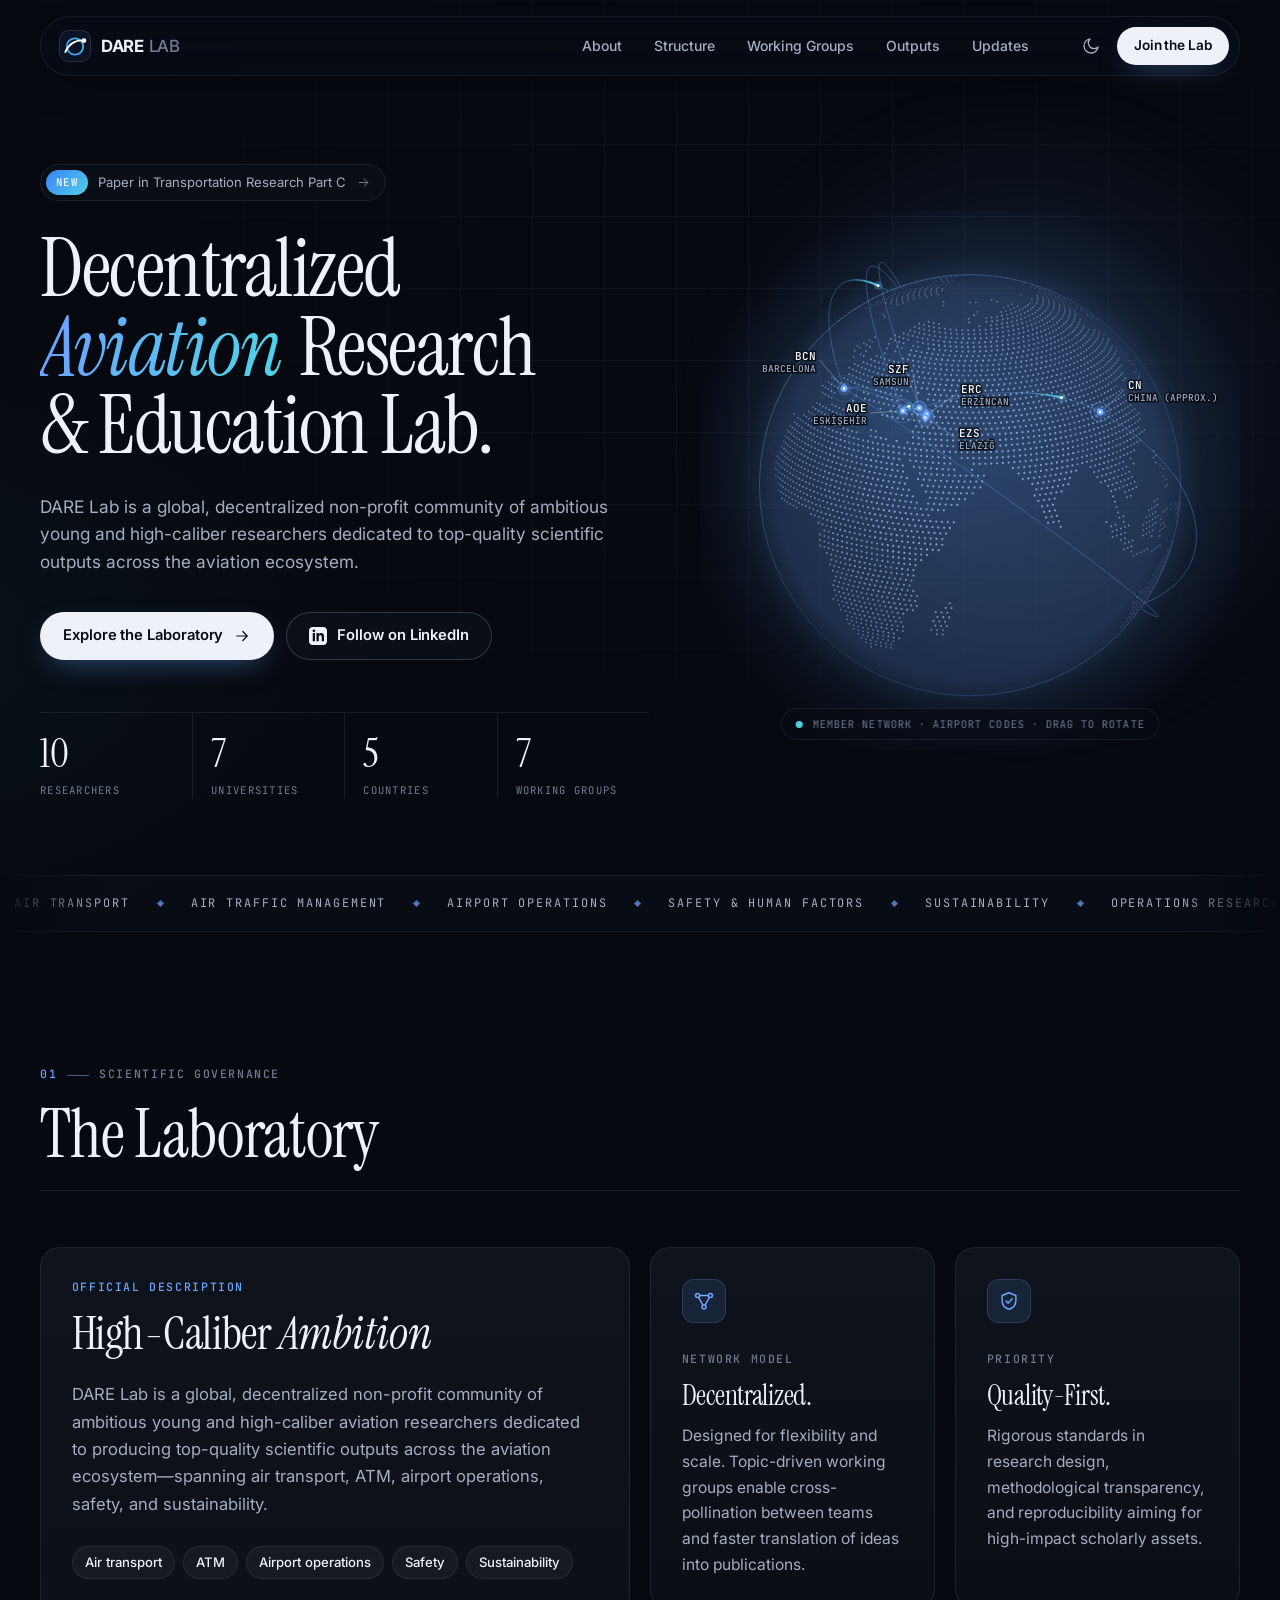
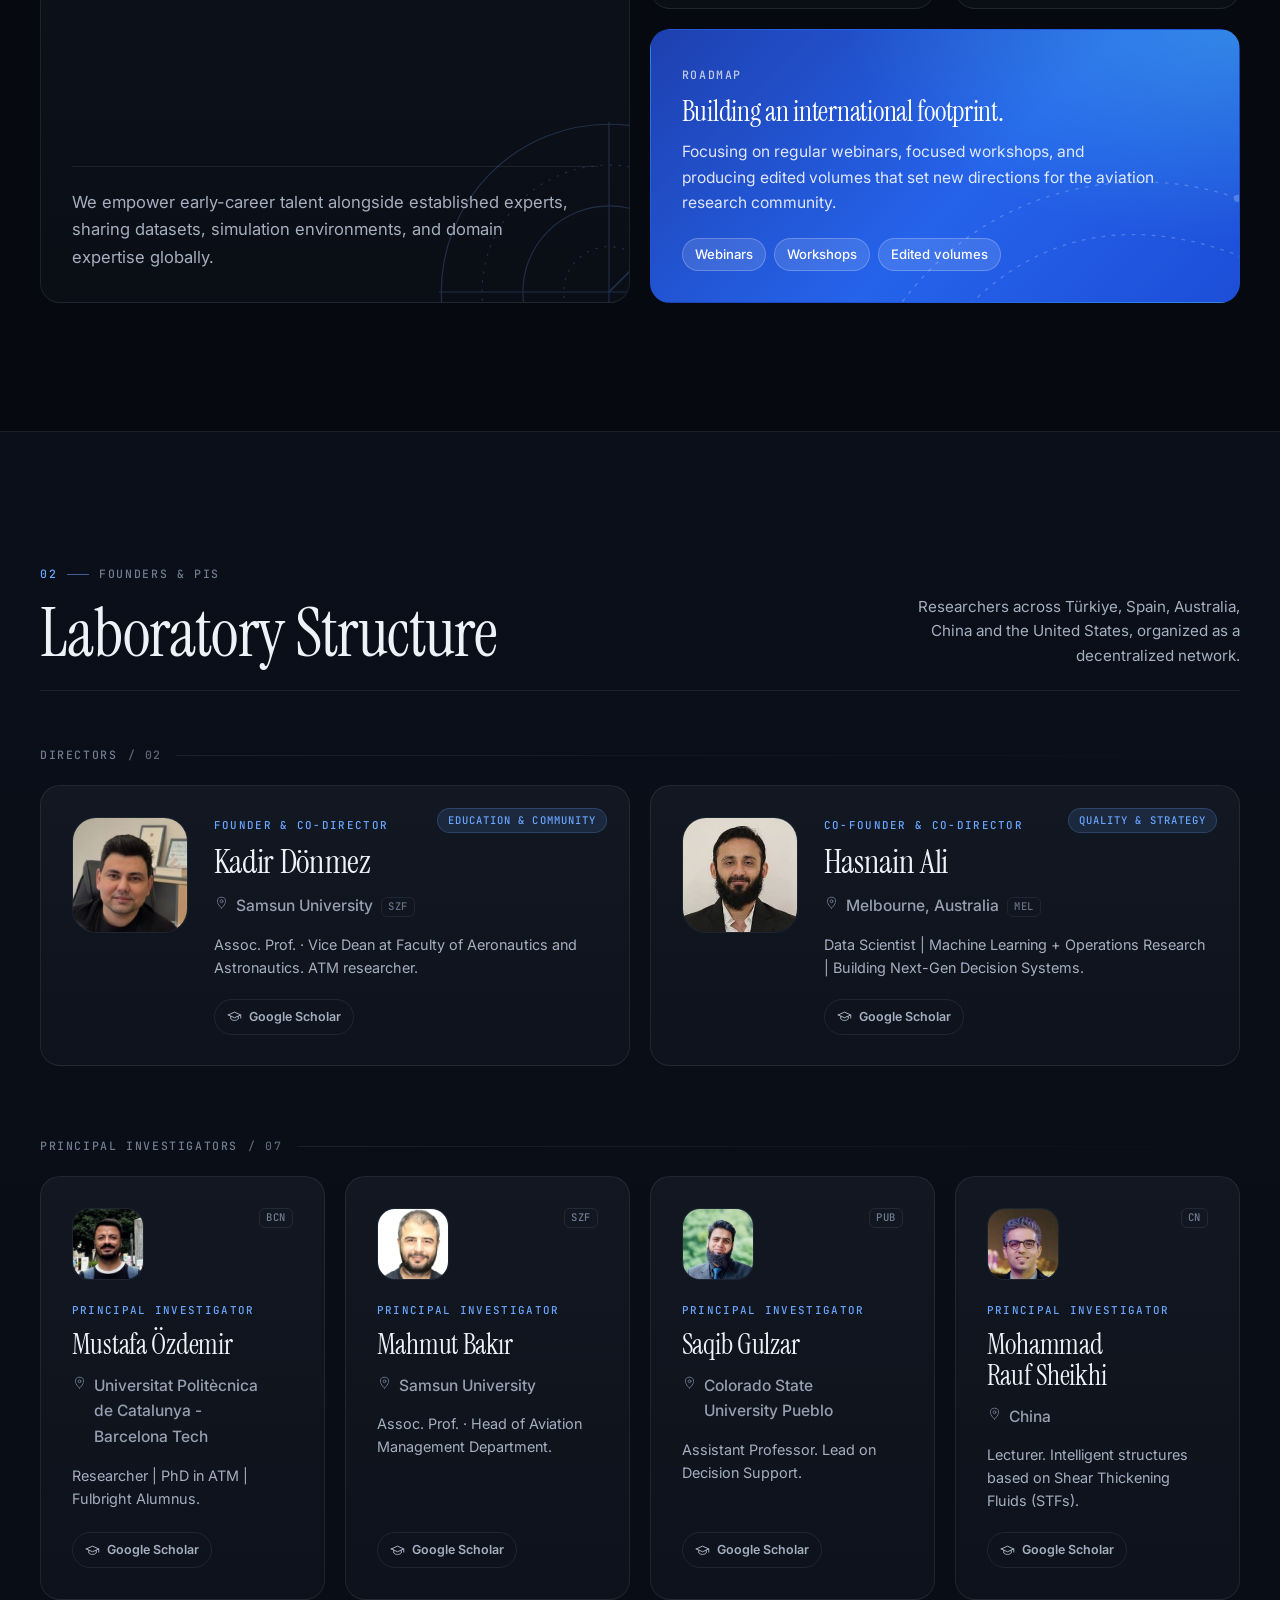
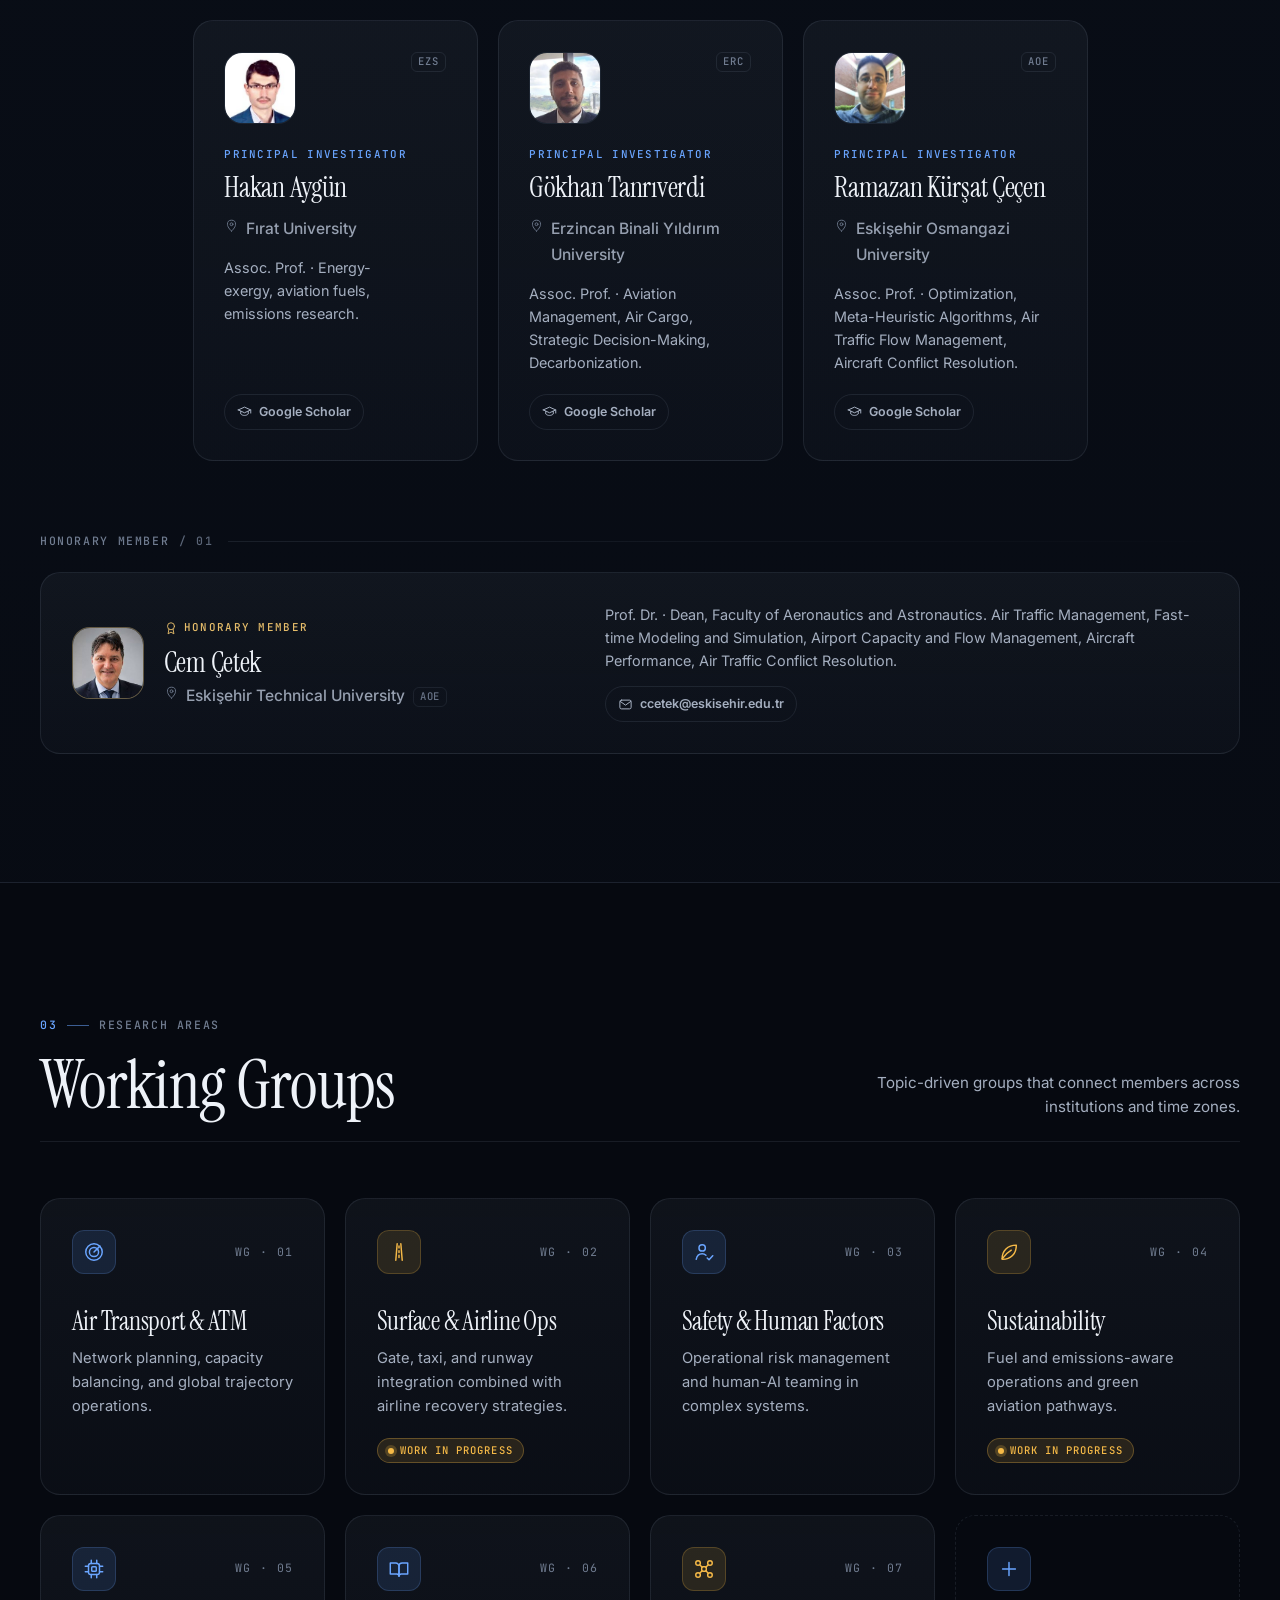
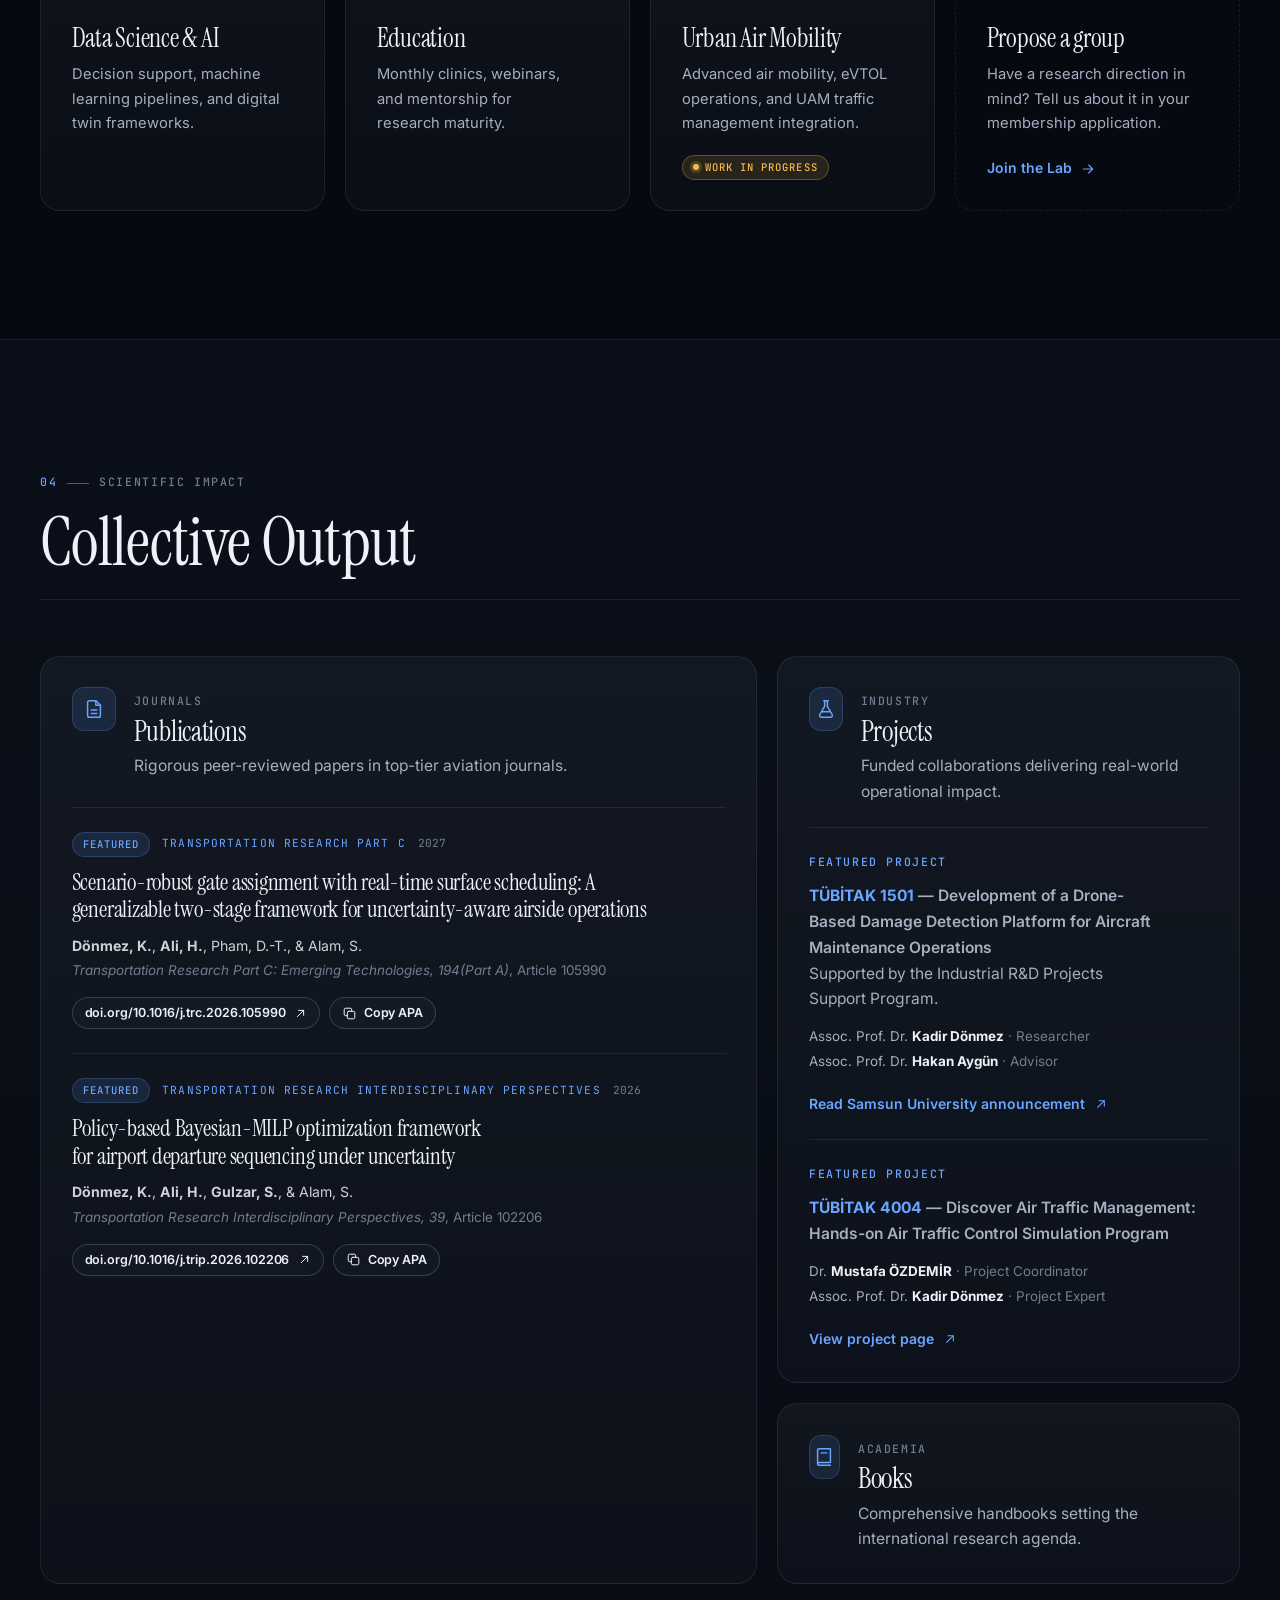
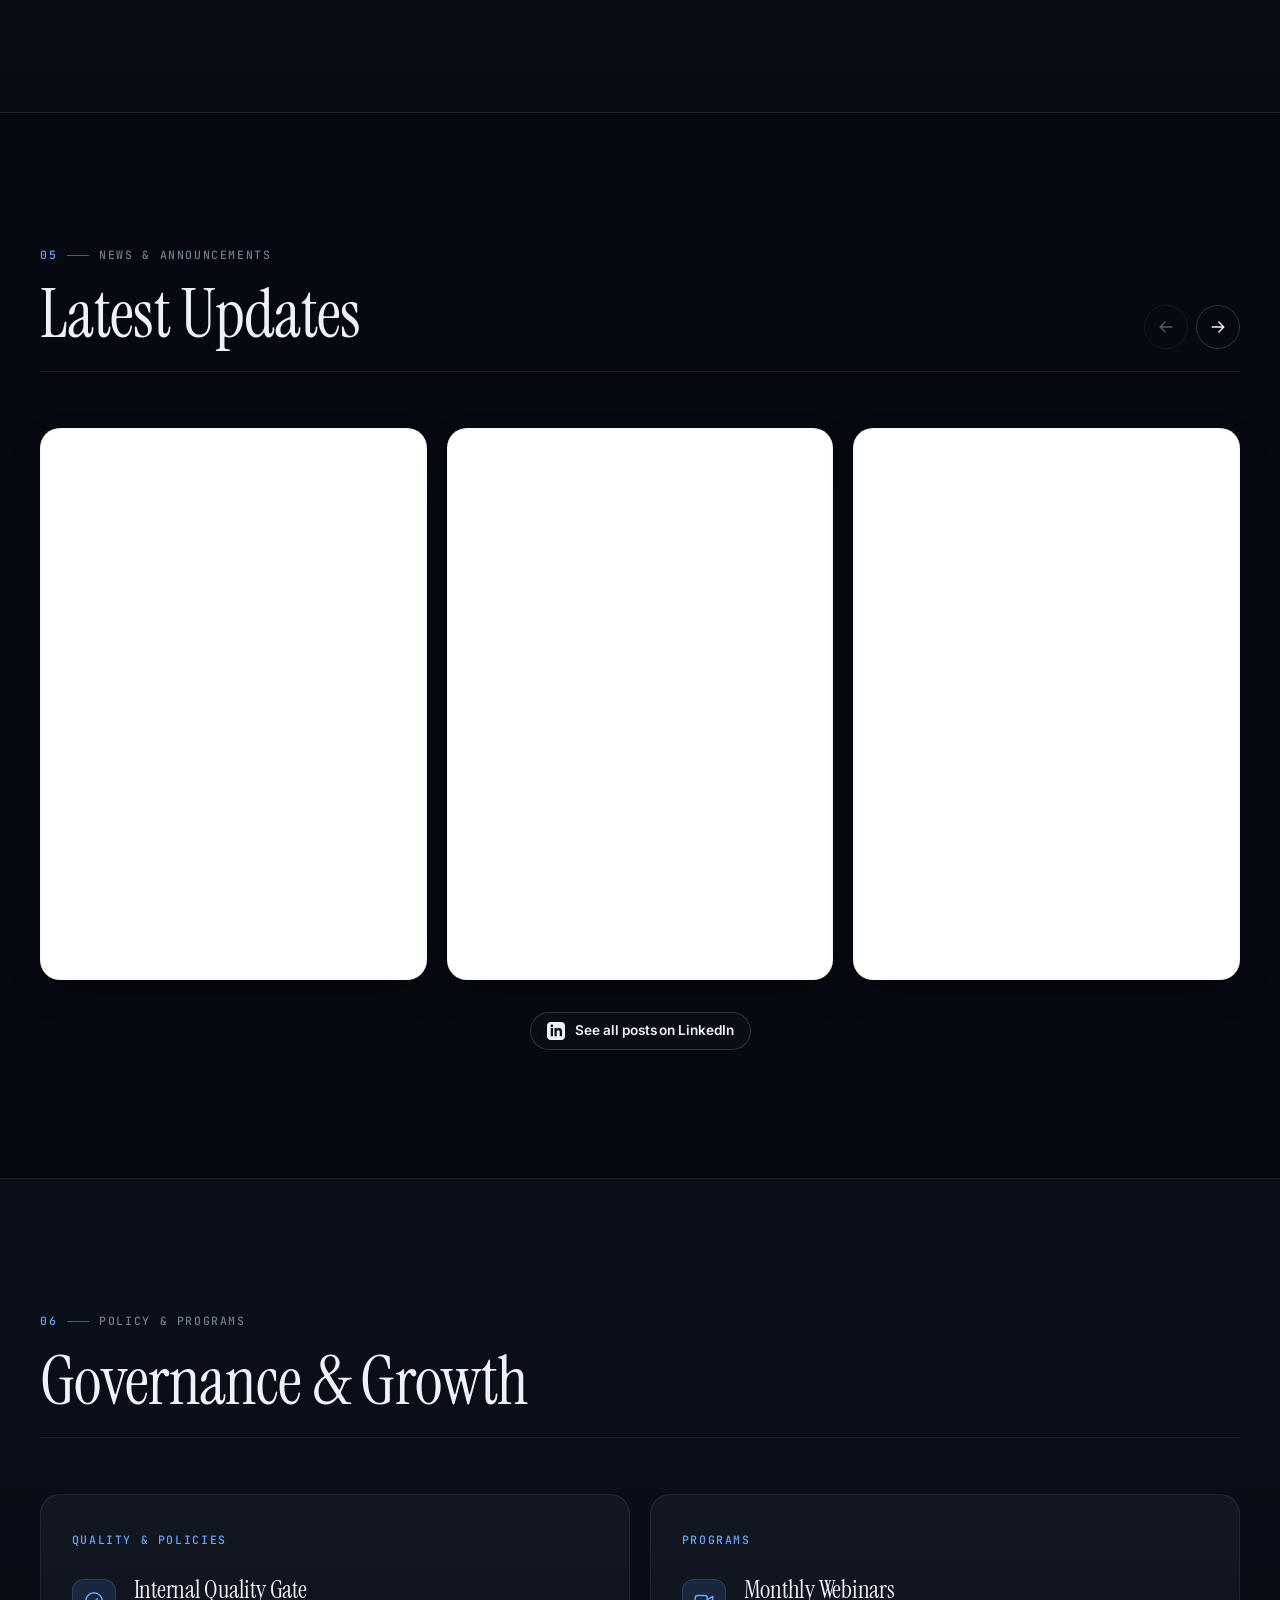
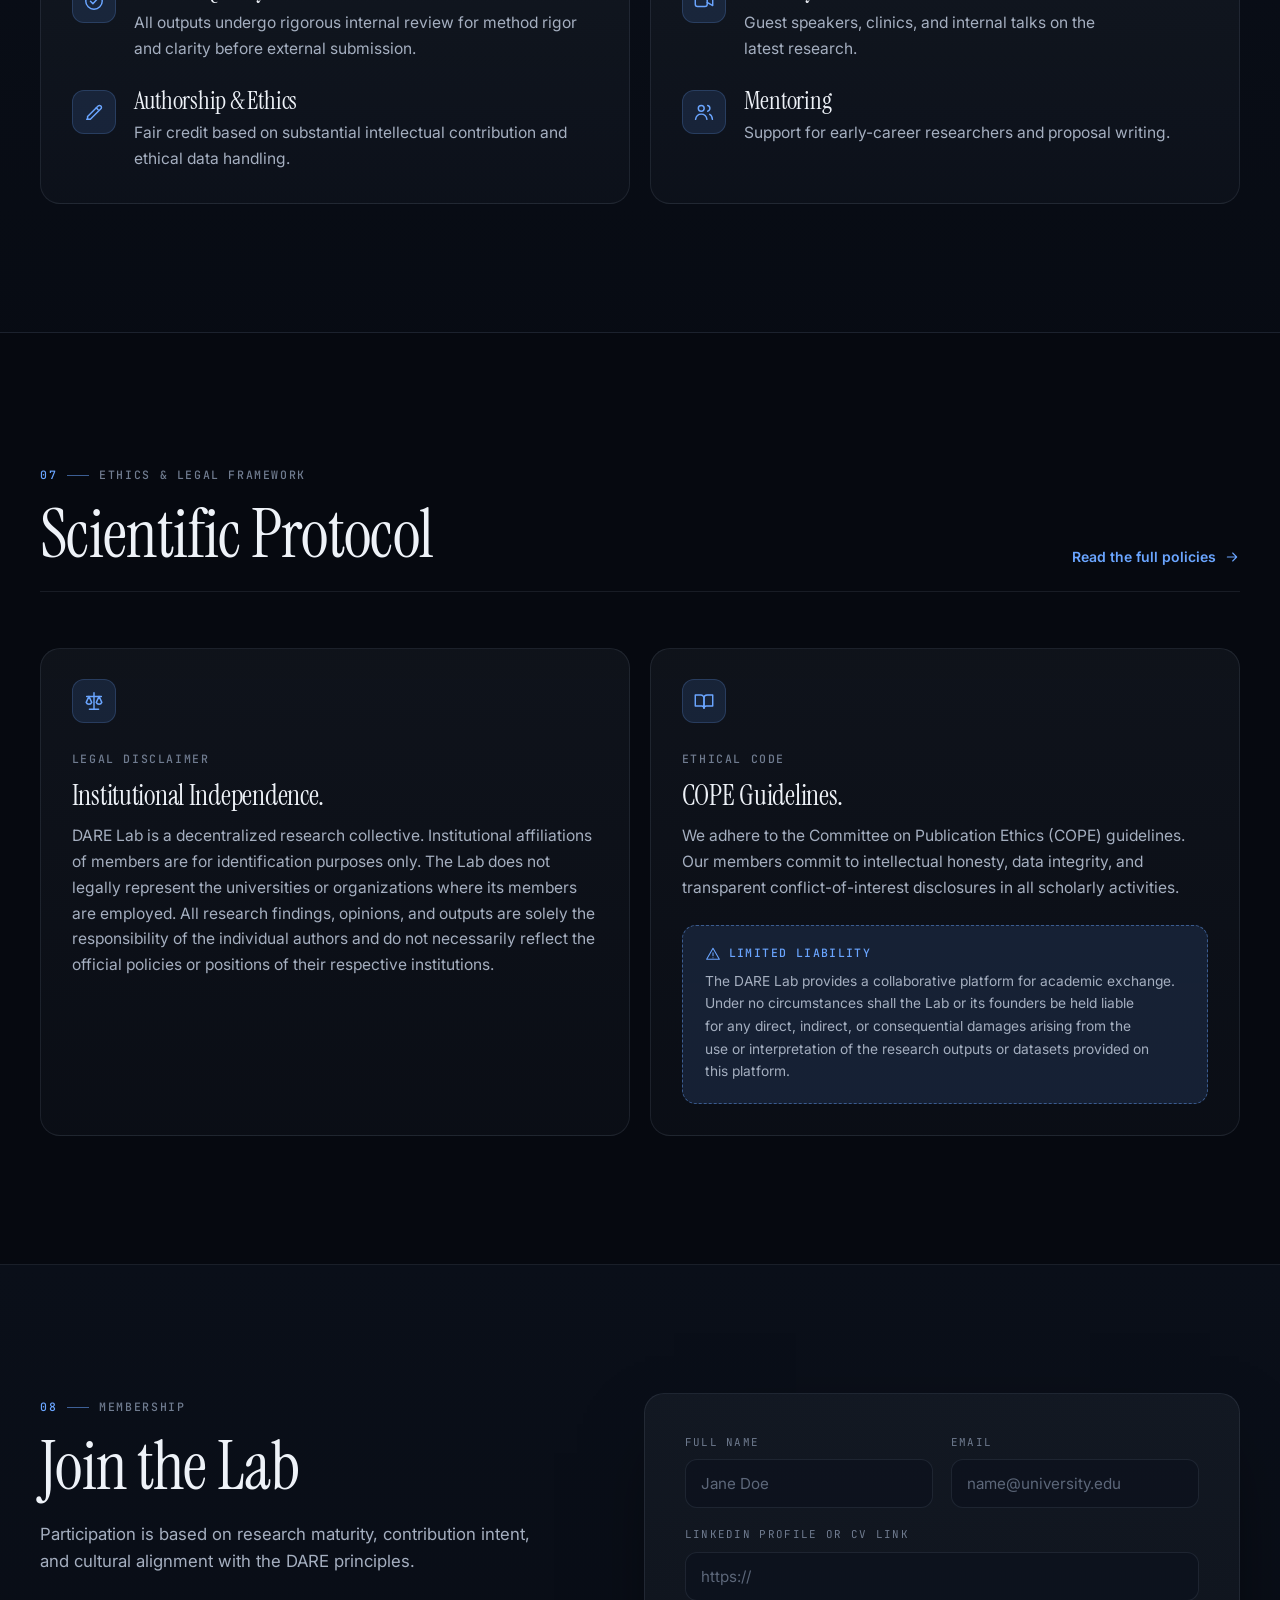
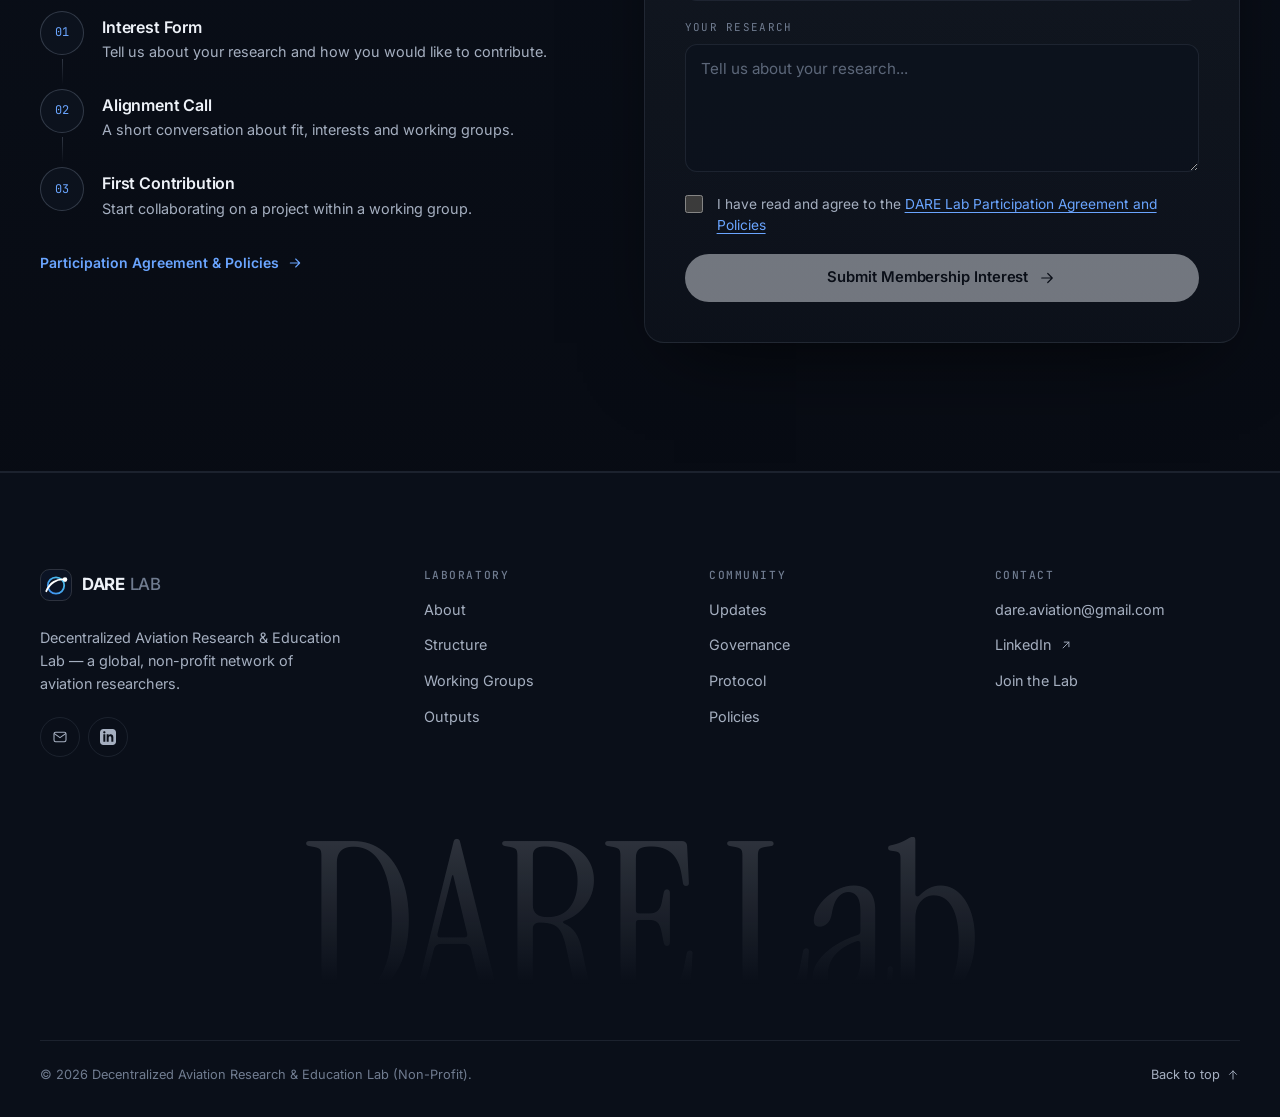
==== commit a4fdb40f: "Update" ====
--- a/index.html
+++ b/index.html
@@ -228,7 +228,7 @@
                     <div class="globe">
                         <canvas class="globe__canvas" data-globe role="img"
                             aria-label="Rotating globe showing DARE Lab member locations — Samsun, Eskişehir, Elazığ and Erzincan in Türkiye, Barcelona in Spain, Melbourne in Australia, China (approximate country-level location), and Pueblo in the United States — connected by research links."></canvas>
-                        <p class="globe__caption"><span class="live-dot" aria-hidden="true"></span>Member network · Airport codes · CN = China (approx.) · drag to rotate</p>
+                        <p class="globe__caption"><span class="live-dot" aria-hidden="true"></span>Member network · Airport codes · drag to rotate</p>
                     </div>
                 </div>
             </div>
@@ -466,7 +466,7 @@
                             <span class="member__role">Principal Investigator</span>
                             <h3 class="member__name">Mohammad Rauf Sheikhi</h3>
                             <p class="member__affil"><svg width="20" height="20" class="icon"><use href="#i-pin" /></svg><span>China</span></p>
-                            <p class="member__bio">Lecturer.</p>
+                            <p class="member__bio">Lecturer. Intelligent structures based on Shear Thickening Fluids (STFs).</p>
                             <div class="member__links">
                                 <a class="link-chip" href="https://scholar.google.com/citations?user=1-56V6QAAAAJ" target="_blank" rel="noopener"><svg width="20" height="20" class="icon"><use href="#i-scholar" /></svg>Google Scholar</a>
                             </div>
@@ -691,10 +691,7 @@
                                 <p class="project__title"><strong>TÜBİTAK 1501</strong> — Development of a Drone-Based Damage Detection Platform for Aircraft Maintenance Operations</p>
                                 <p>Supported by the Industrial R&amp;D Projects Support Program.</p>
                                 <ul class="project__people">
-                                    <li>Research Asst. Mehmet Talha Tınastepe <span>· Project Lead</span></li>
                                     <li>Assoc. Prof. Dr. <strong>Kadir Dönmez</strong> <span>· Researcher</span></li>
-                                    <li>Assoc. Prof. Dr. Muammer Türkoğlu <span>· Researcher</span></li>
-                                    <li>Prof. Dr. Erdem Emin Maraş <span>· Advisor</span></li>
                                     <li>Assoc. Prof. Dr. <strong>Hakan Aygün</strong> <span>· Advisor</span></li>
                                 </ul>
                                 <a class="text-link" href="https://samsun.edu.tr/ogretim-elemanlarimizdan-tubitak-proje-basarisi/" target="_blank" rel="noopener">Read Samsun University announcement <svg width="20" height="20" class="icon icon--sm"><use href="#i-arrow-up-right" /></svg></a>
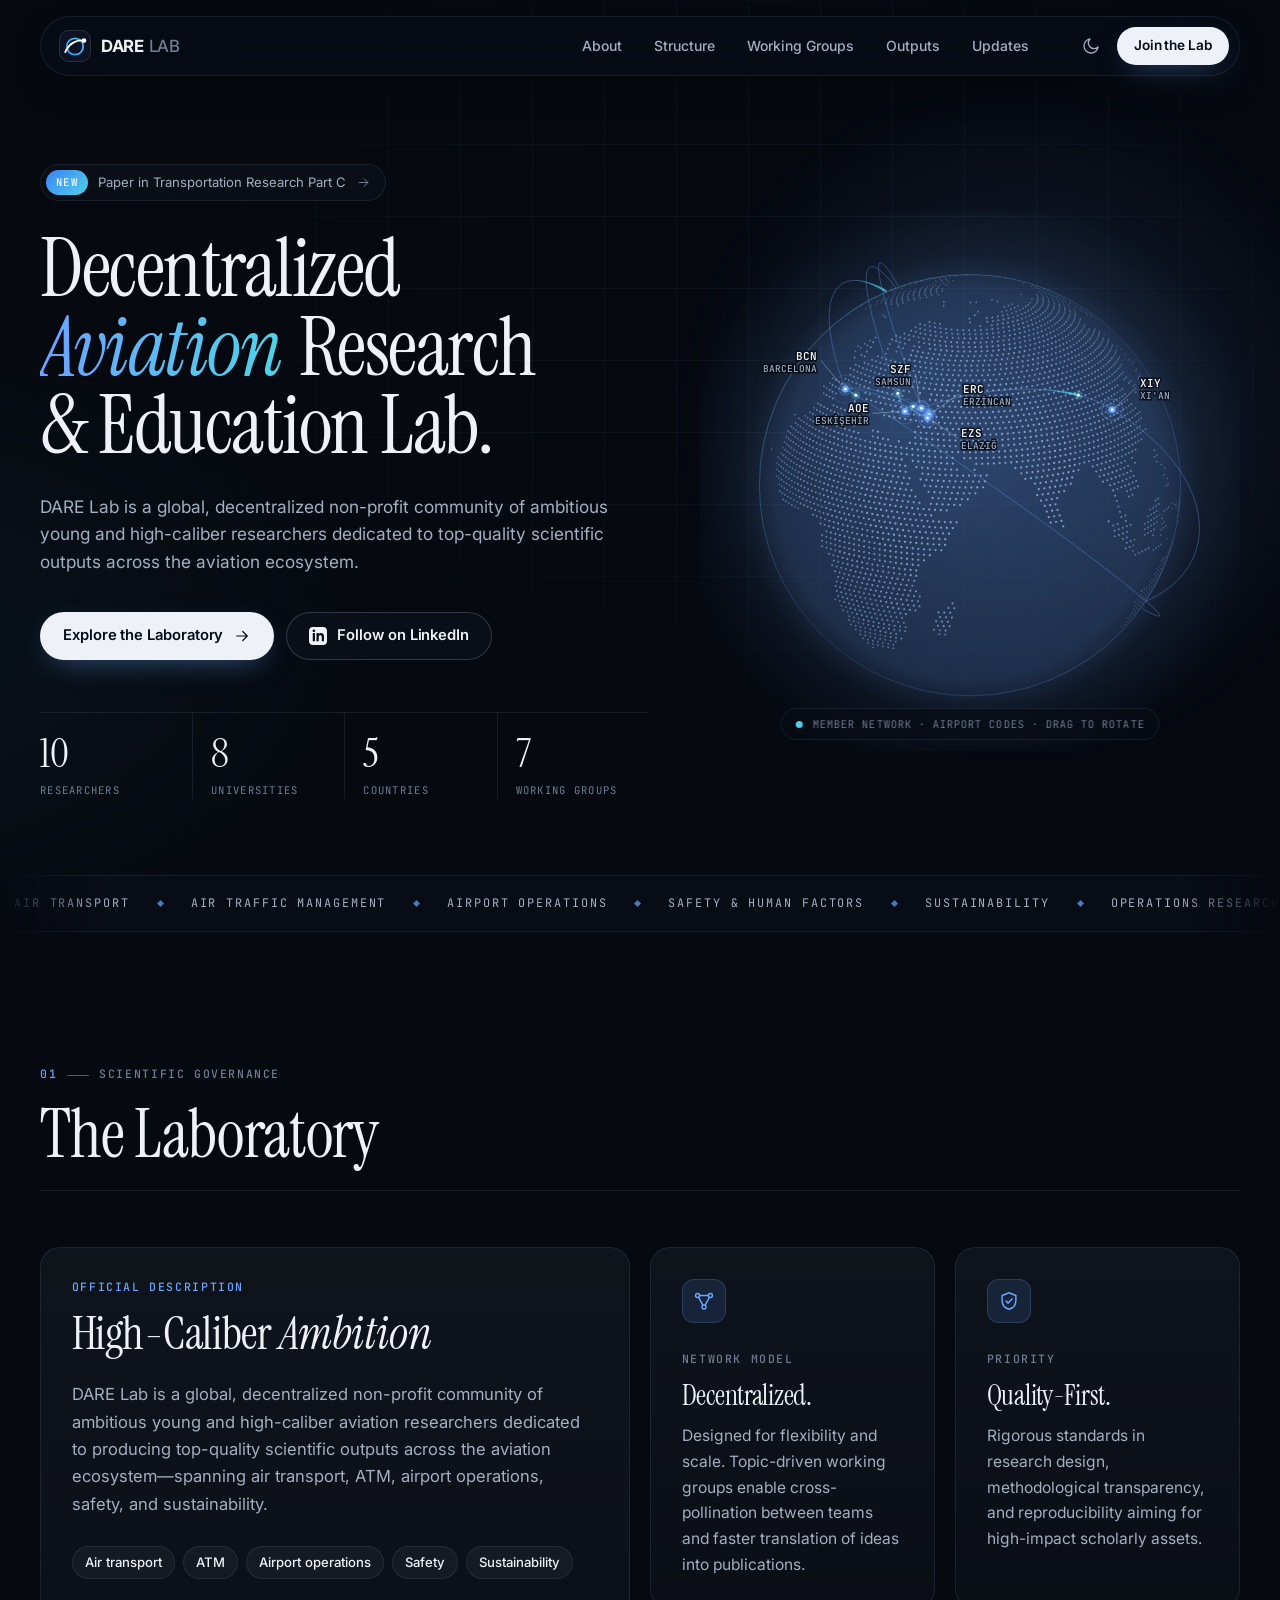
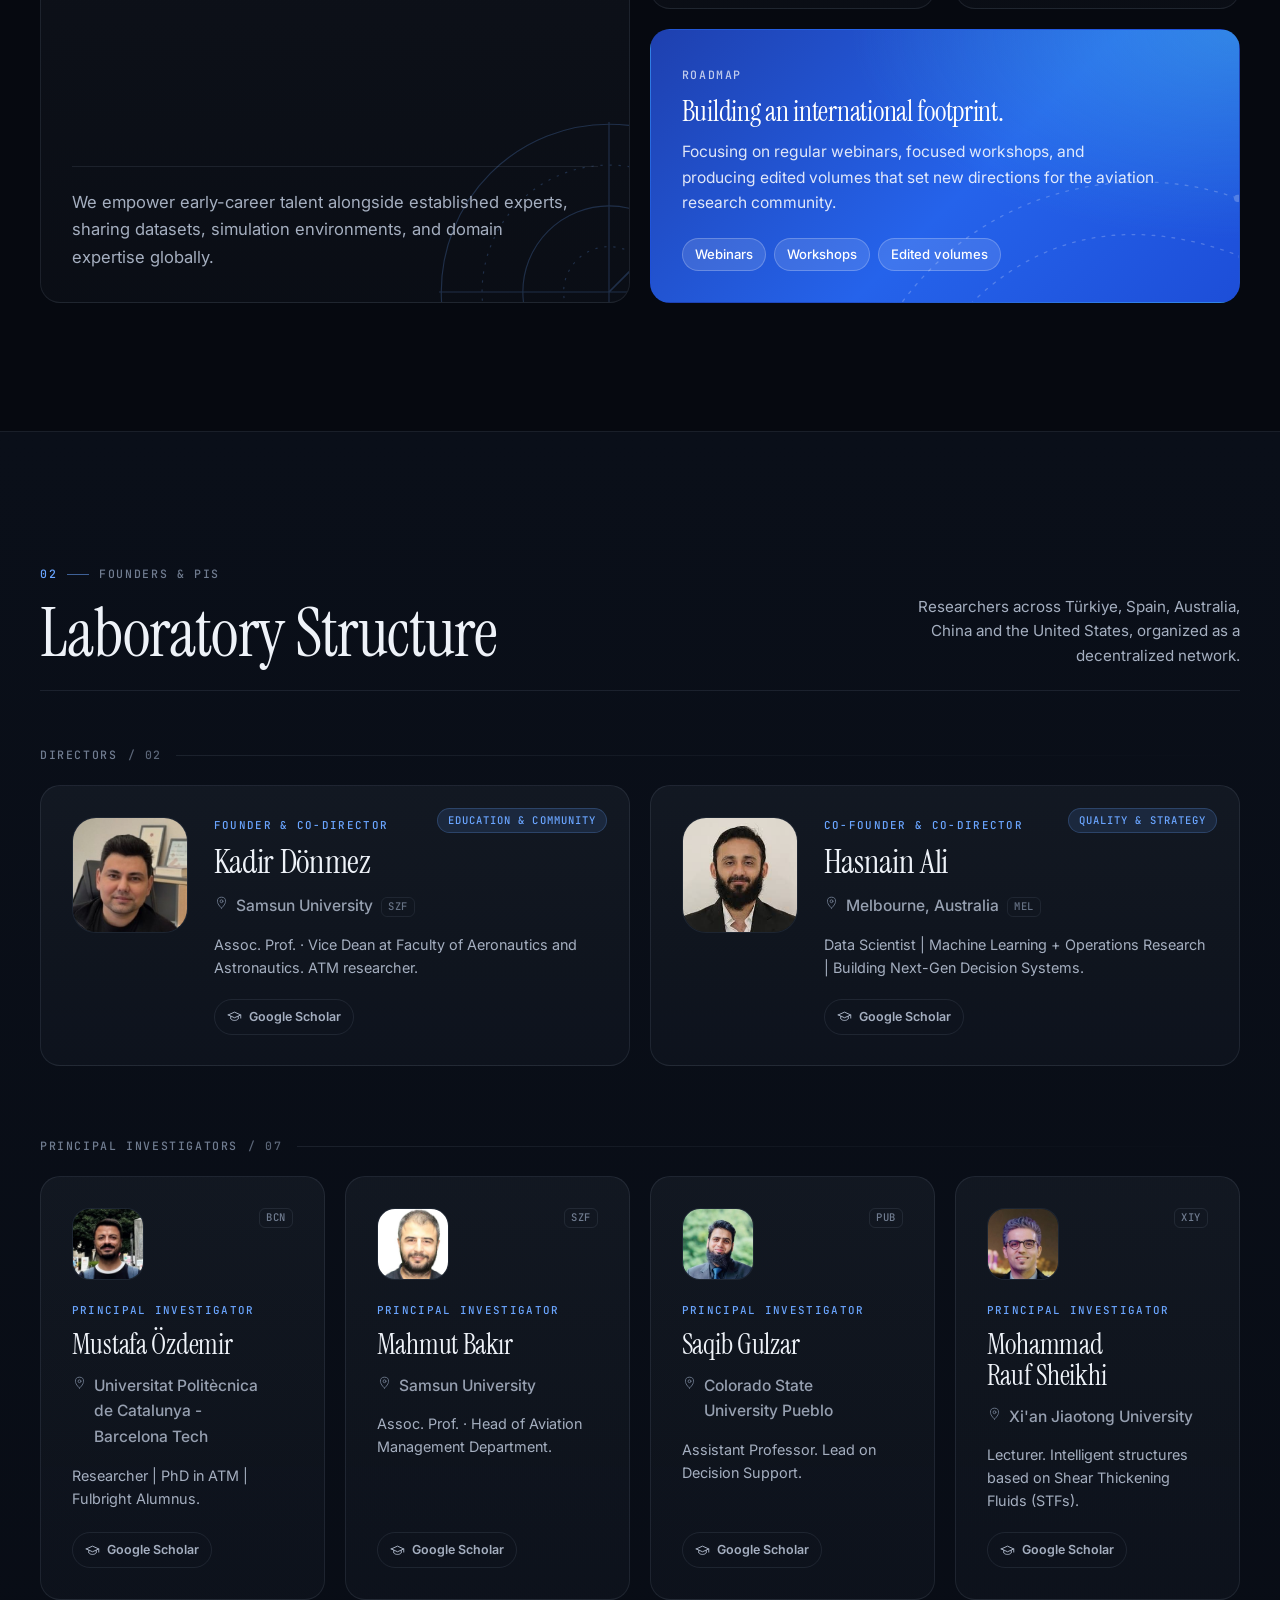
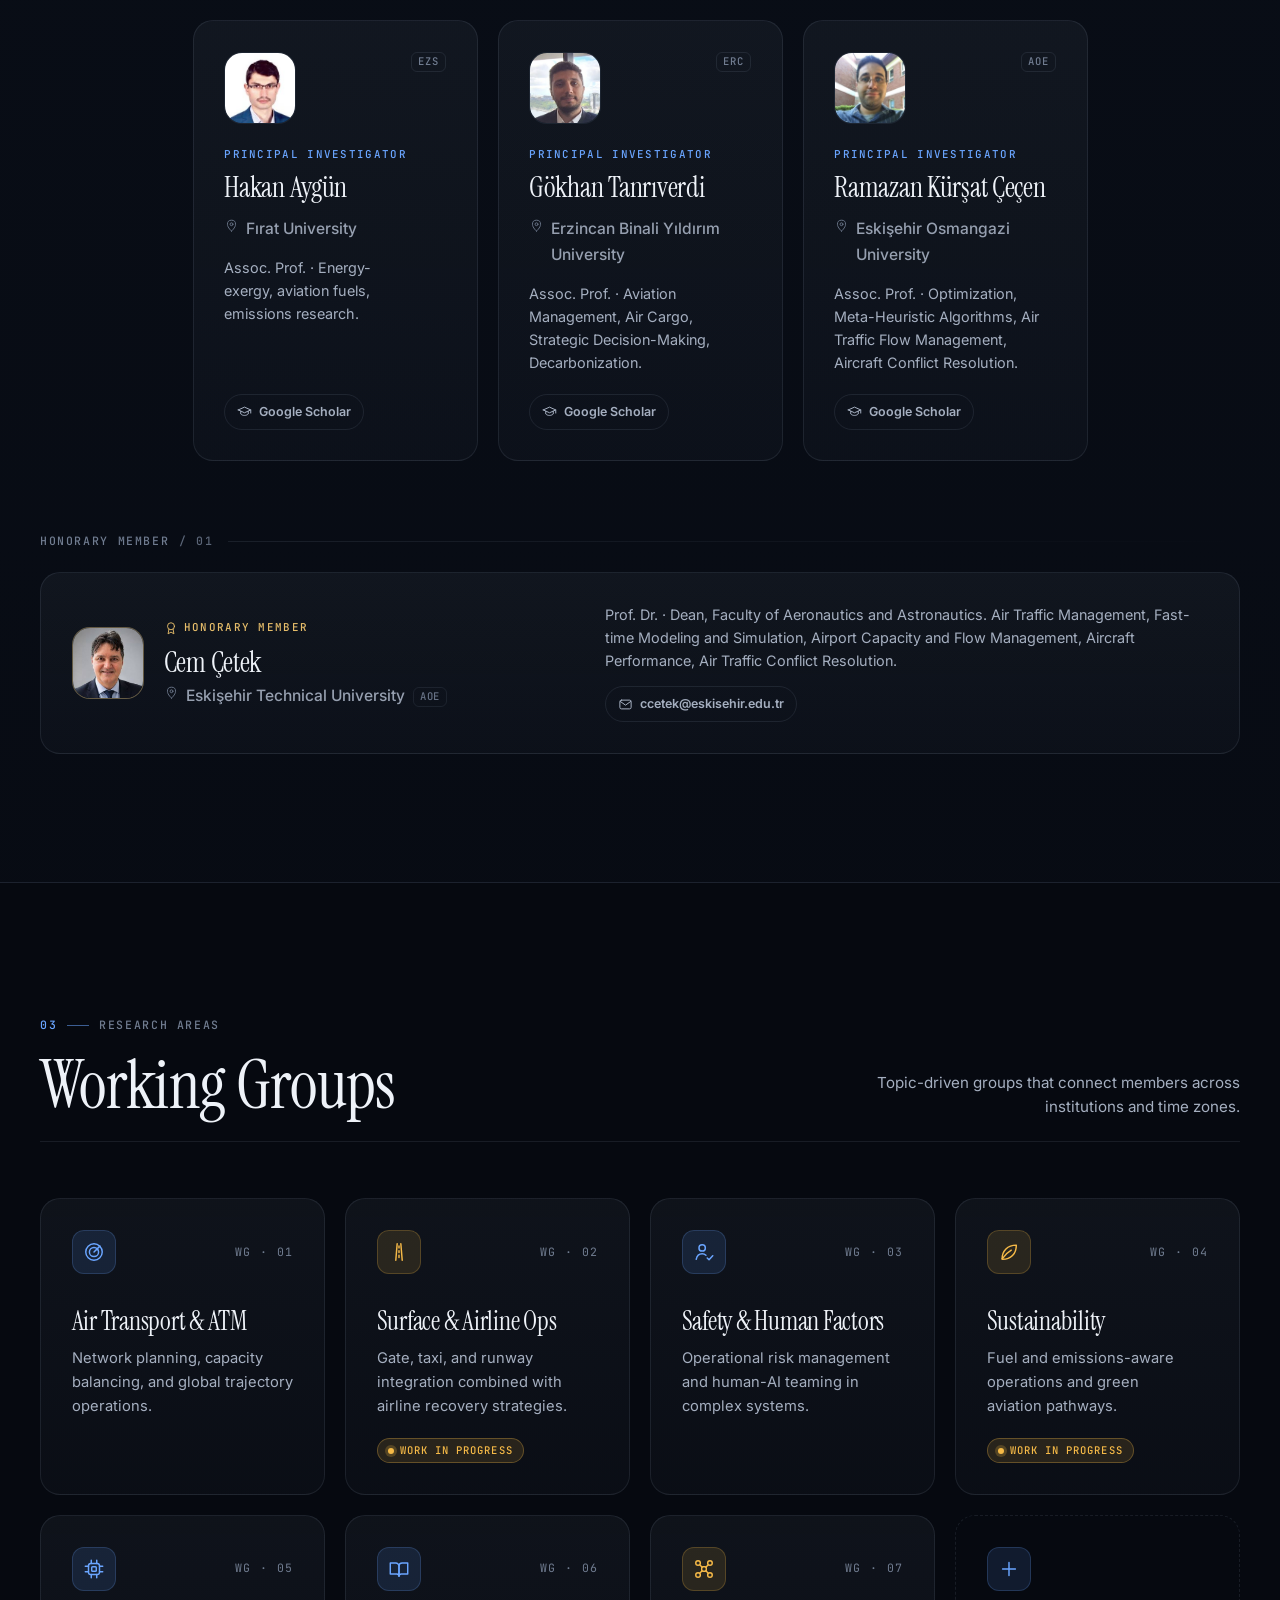
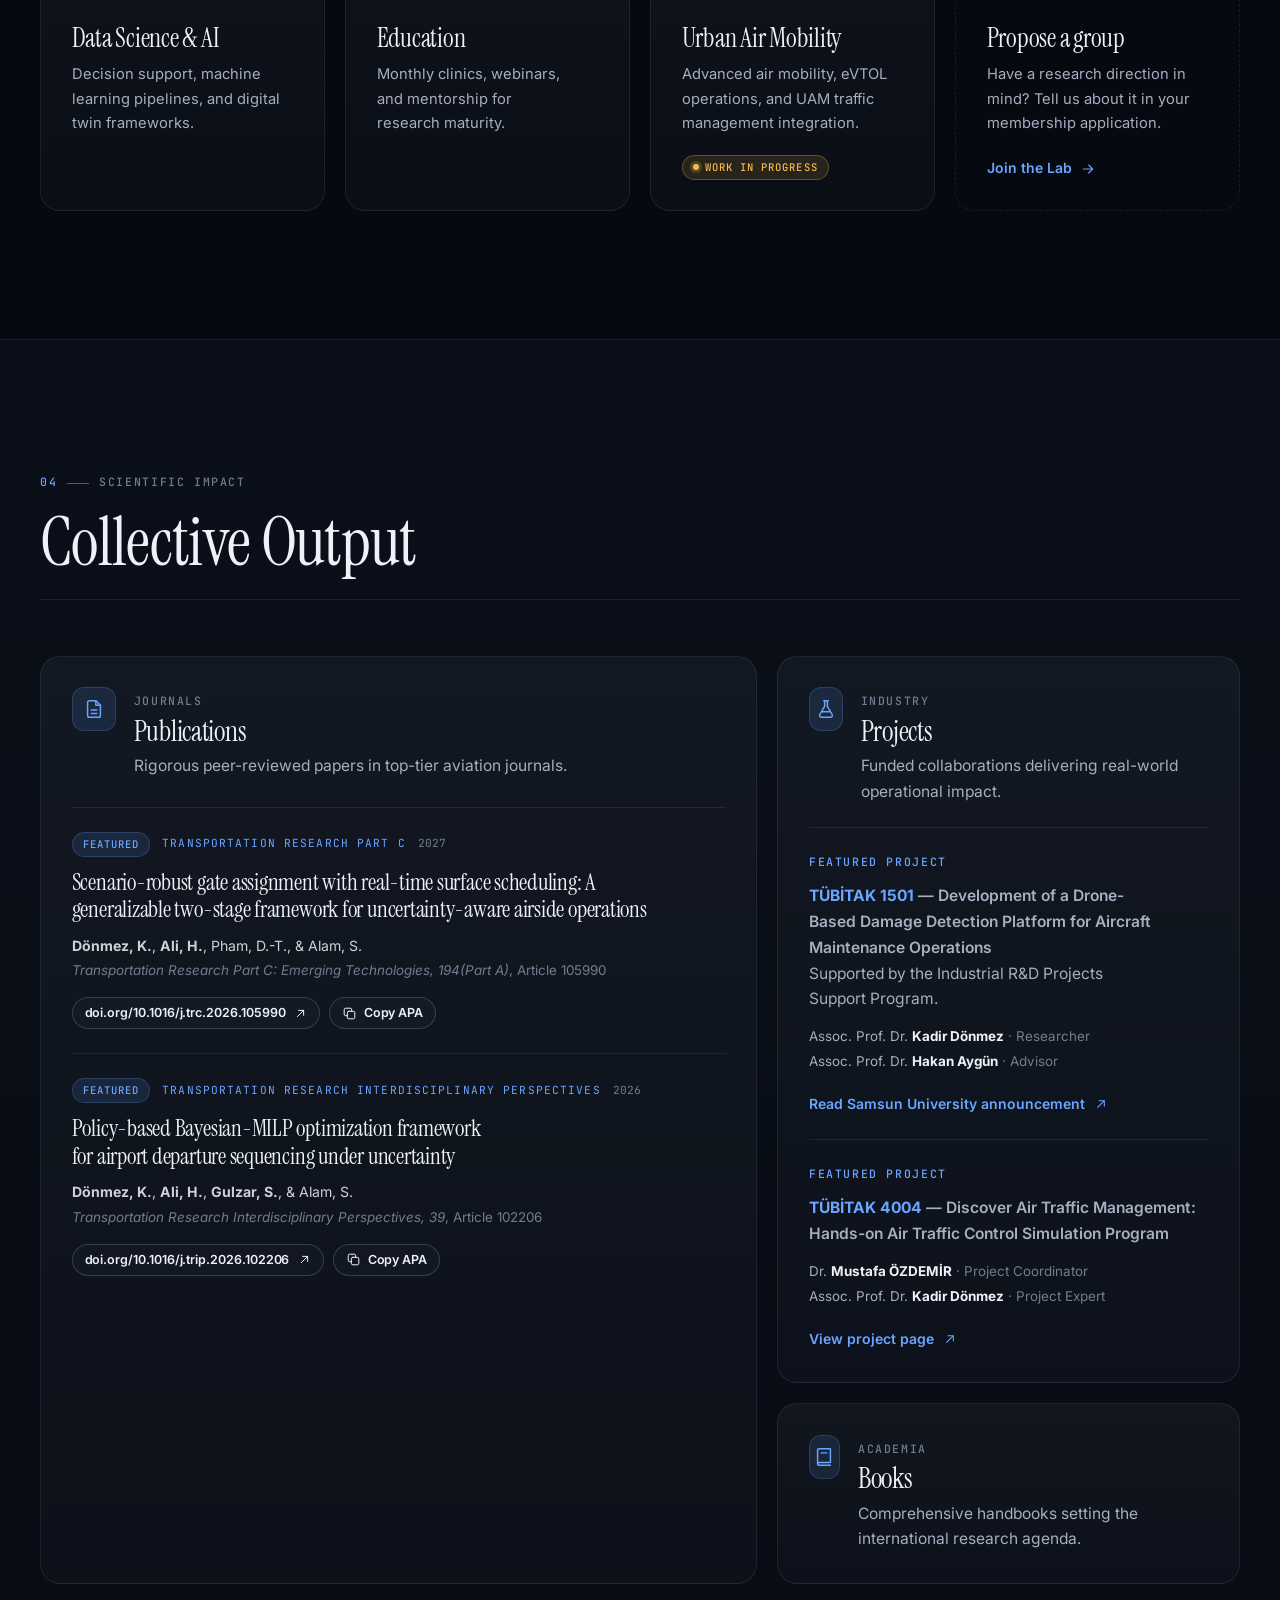
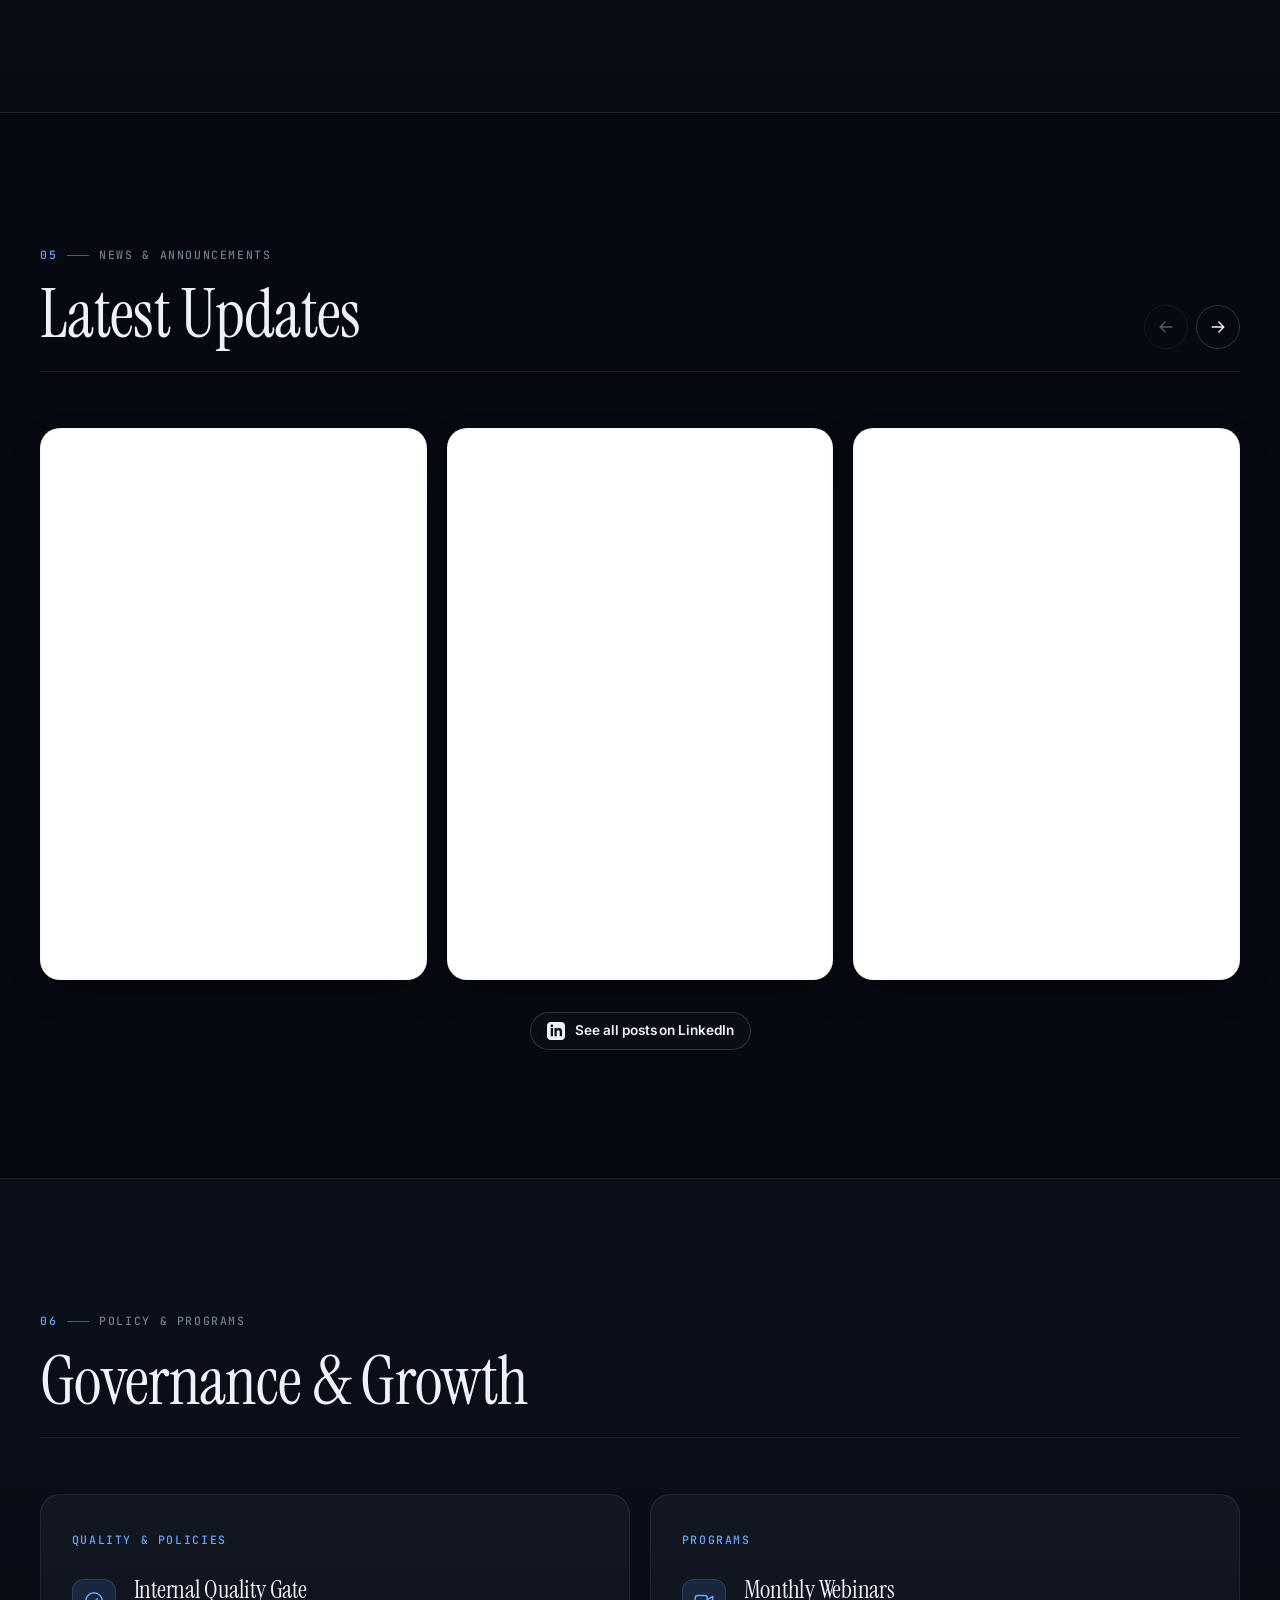
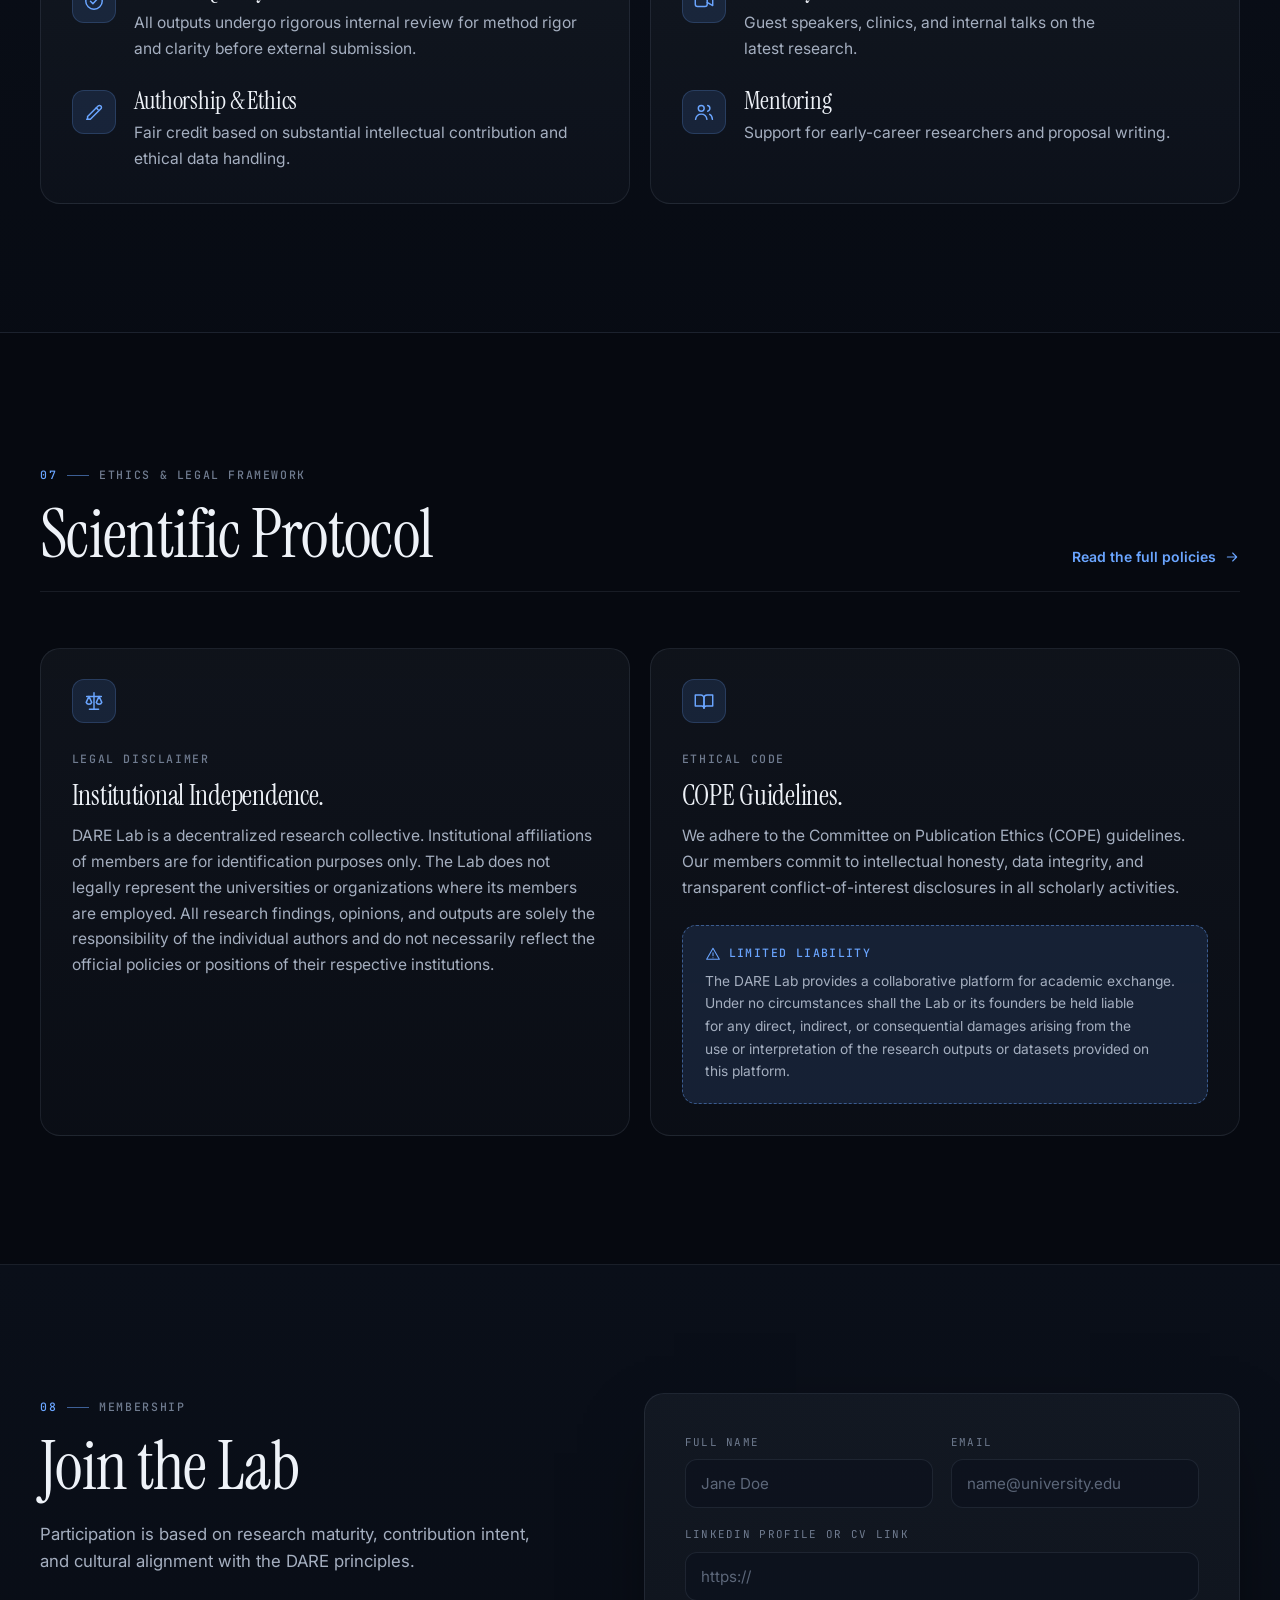
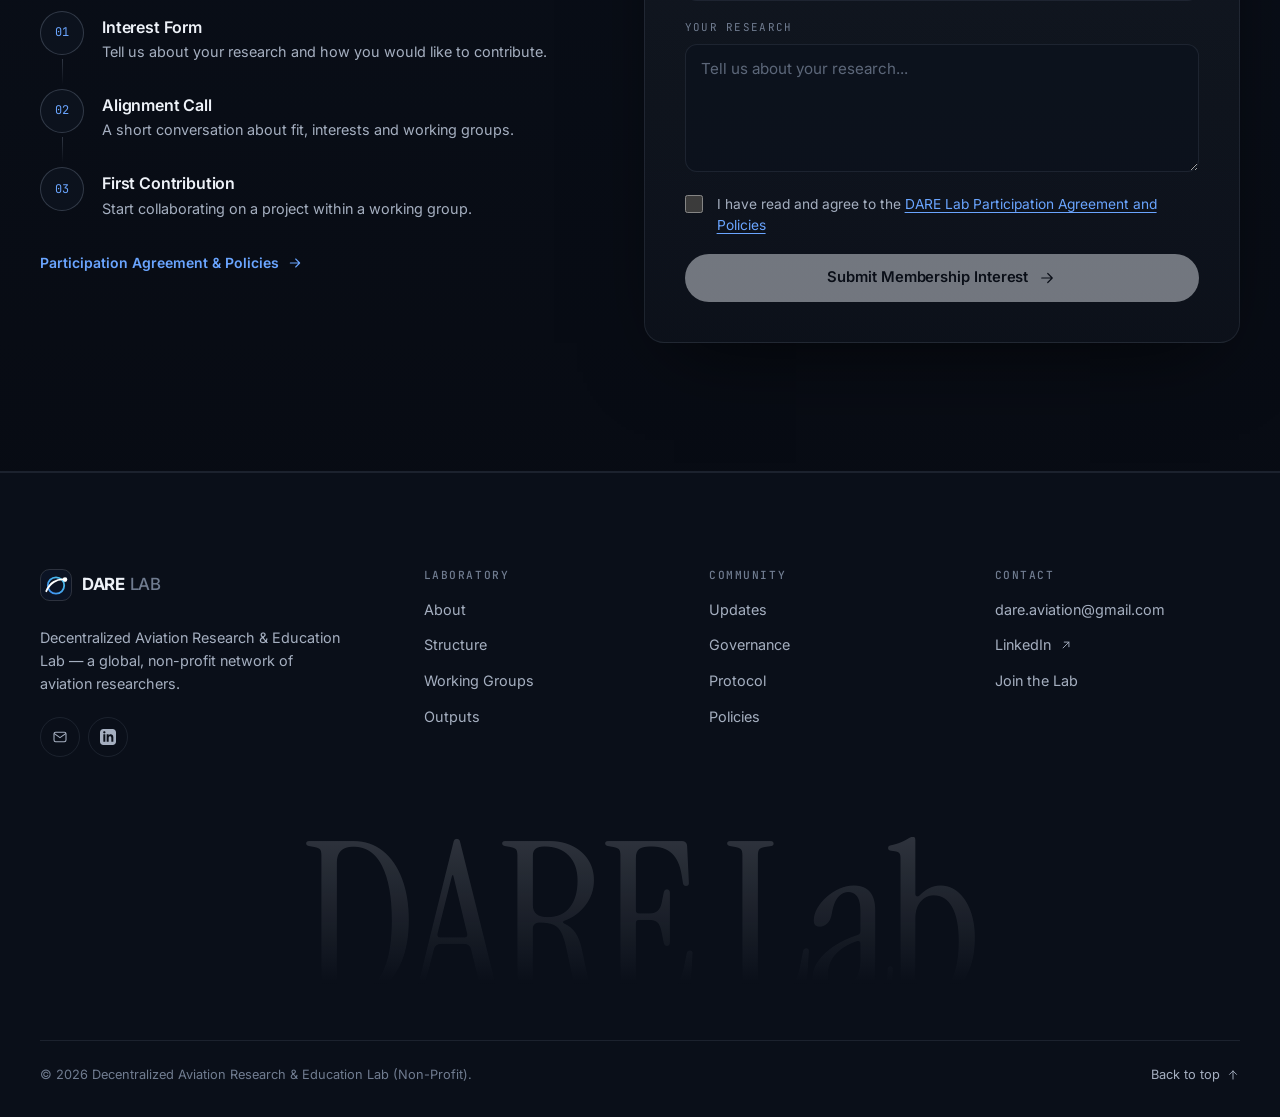
==== commit affa9572: "update affiliation" ====
--- a/index.html
+++ b/index.html
@@ -218,7 +218,7 @@
                     <!-- Update these numbers when the team changes -->
                     <dl class="hero__stats">
                         <div class="stat"><dt class="stat__label">Researchers</dt><dd class="stat__value" data-count="10">10</dd></div>
-                        <div class="stat"><dt class="stat__label">Universities</dt><dd class="stat__value" data-count="7">7</dd></div>
+                        <div class="stat"><dt class="stat__label">Universities</dt><dd class="stat__value" data-count="8">8</dd></div>
                         <div class="stat"><dt class="stat__label">Countries</dt><dd class="stat__value" data-count="5">5</dd></div>
                         <div class="stat"><dt class="stat__label">Working groups</dt><dd class="stat__value" data-count="7">7</dd></div>
                     </dl>
@@ -227,7 +227,7 @@
                 <div class="hero__visual">
                     <div class="globe">
                         <canvas class="globe__canvas" data-globe role="img"
-                            aria-label="Rotating globe showing DARE Lab member locations — Samsun, Eskişehir, Elazığ and Erzincan in Türkiye, Barcelona in Spain, Melbourne in Australia, China (approximate country-level location), and Pueblo in the United States — connected by research links."></canvas>
+                            aria-label="Rotating globe showing DARE Lab member locations — Samsun, Eskişehir, Elazığ and Erzincan in Türkiye, Barcelona in Spain, Melbourne in Australia, Xi'an in China, and Pueblo in the United States — connected by research links."></canvas>
                         <p class="globe__caption"><span class="live-dot" aria-hidden="true"></span>Member network · Airport codes · drag to rotate</p>
                     </div>
                 </div>
@@ -461,11 +461,11 @@
                         <article class="card member member--pi" data-reveal>
                             <div class="member__head">
                                 <div class="avatar"><img src="photos/team/rauf.jpg" alt="Mohammad Rauf Sheikhi" width="72" height="72" loading="lazy" decoding="async"></div>
-                                <span class="iata" title="China country code">CN</span>
+                                <span class="iata">XIY</span>
                             </div>
                             <span class="member__role">Principal Investigator</span>
                             <h3 class="member__name">Mohammad Rauf Sheikhi</h3>
-                            <p class="member__affil"><svg width="20" height="20" class="icon"><use href="#i-pin" /></svg><span>China</span></p>
+                            <p class="member__affil"><svg width="20" height="20" class="icon"><use href="#i-pin" /></svg><span>Xi'an Jiaotong University</span></p>
                             <p class="member__bio">Lecturer. Intelligent structures based on Shear Thickening Fluids (STFs).</p>
                             <div class="member__links">
                                 <a class="link-chip" href="https://scholar.google.com/citations?user=1-56V6QAAAAJ" target="_blank" rel="noopener"><svg width="20" height="20" class="icon"><use href="#i-scholar" /></svg>Google Scholar</a>
@@ -1011,7 +1011,7 @@
         </div>
     </footer>
 
-    <script src="js/globe.js?v=20261114-1" defer></script>
+    <script src="js/globe.js?v=20261116-1" defer></script>
     <script src="js/main.js?v=20261026-2" defer></script>
 </body>
 
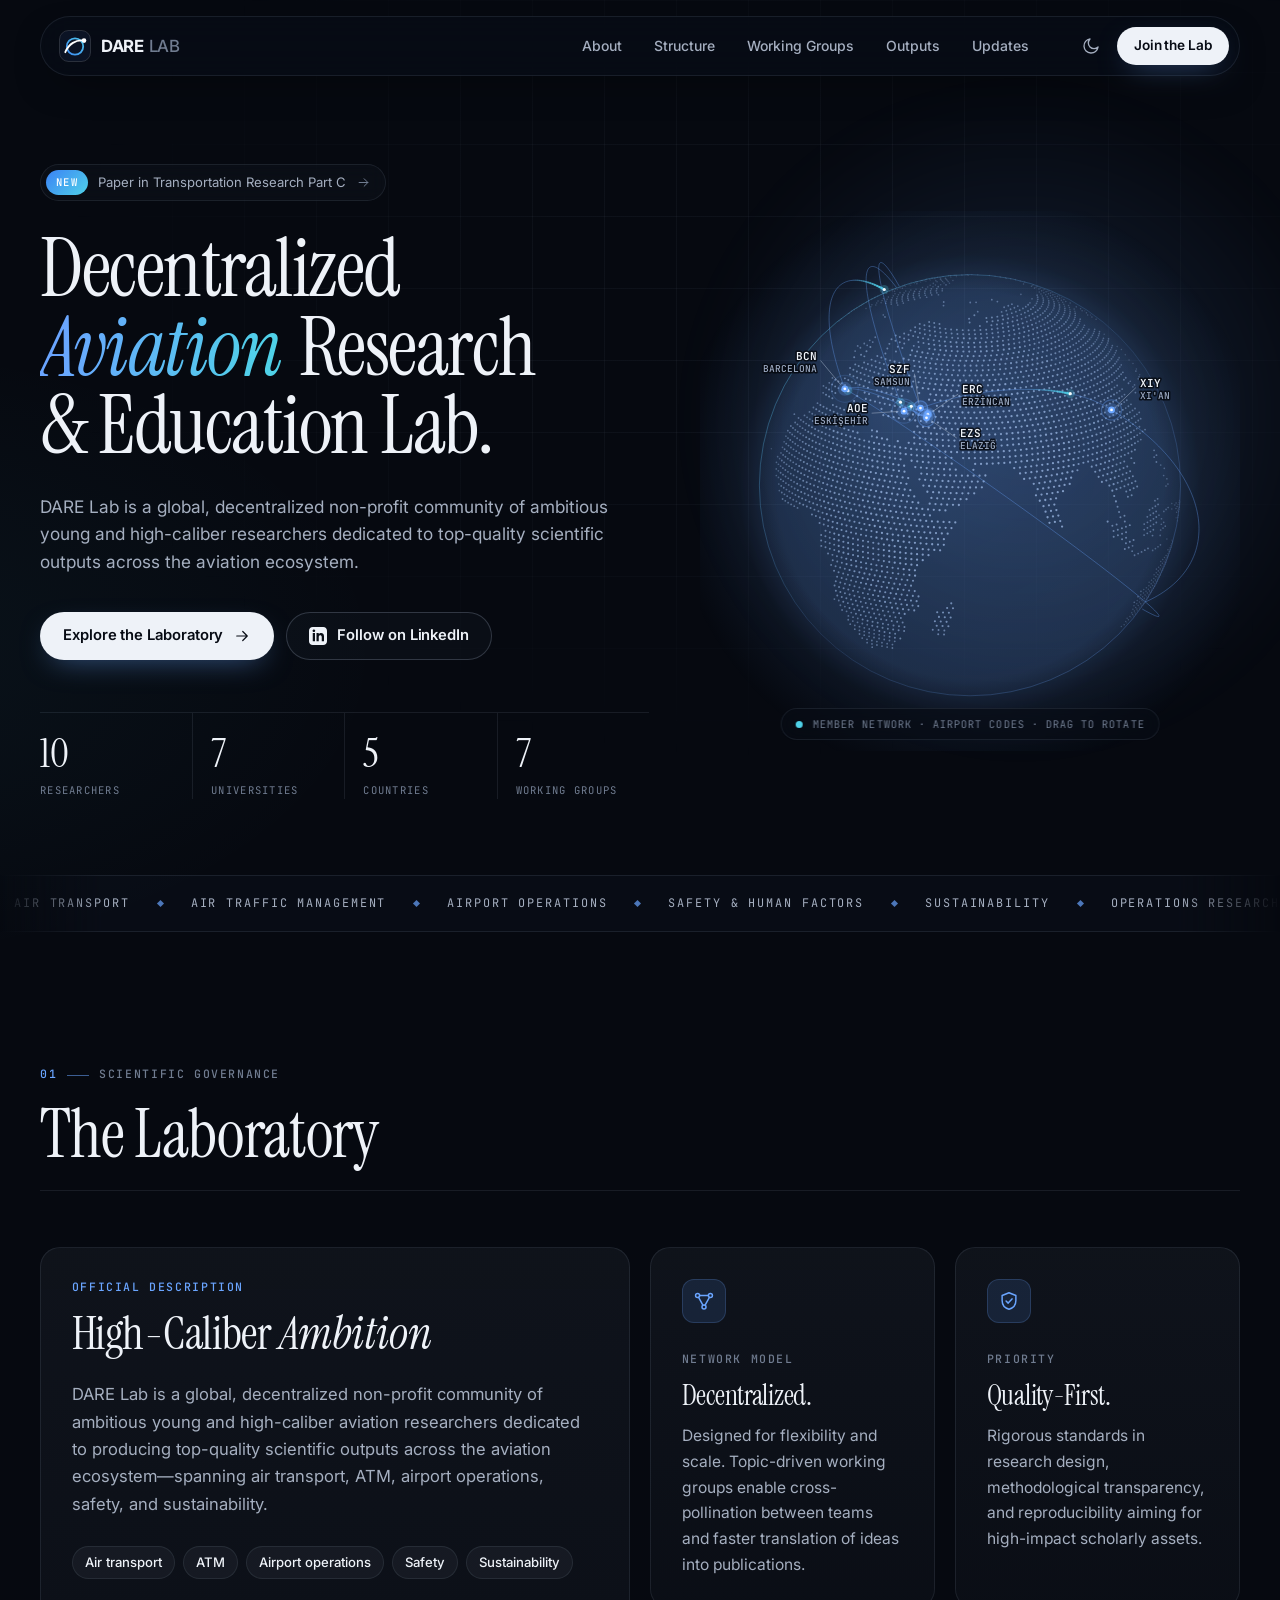
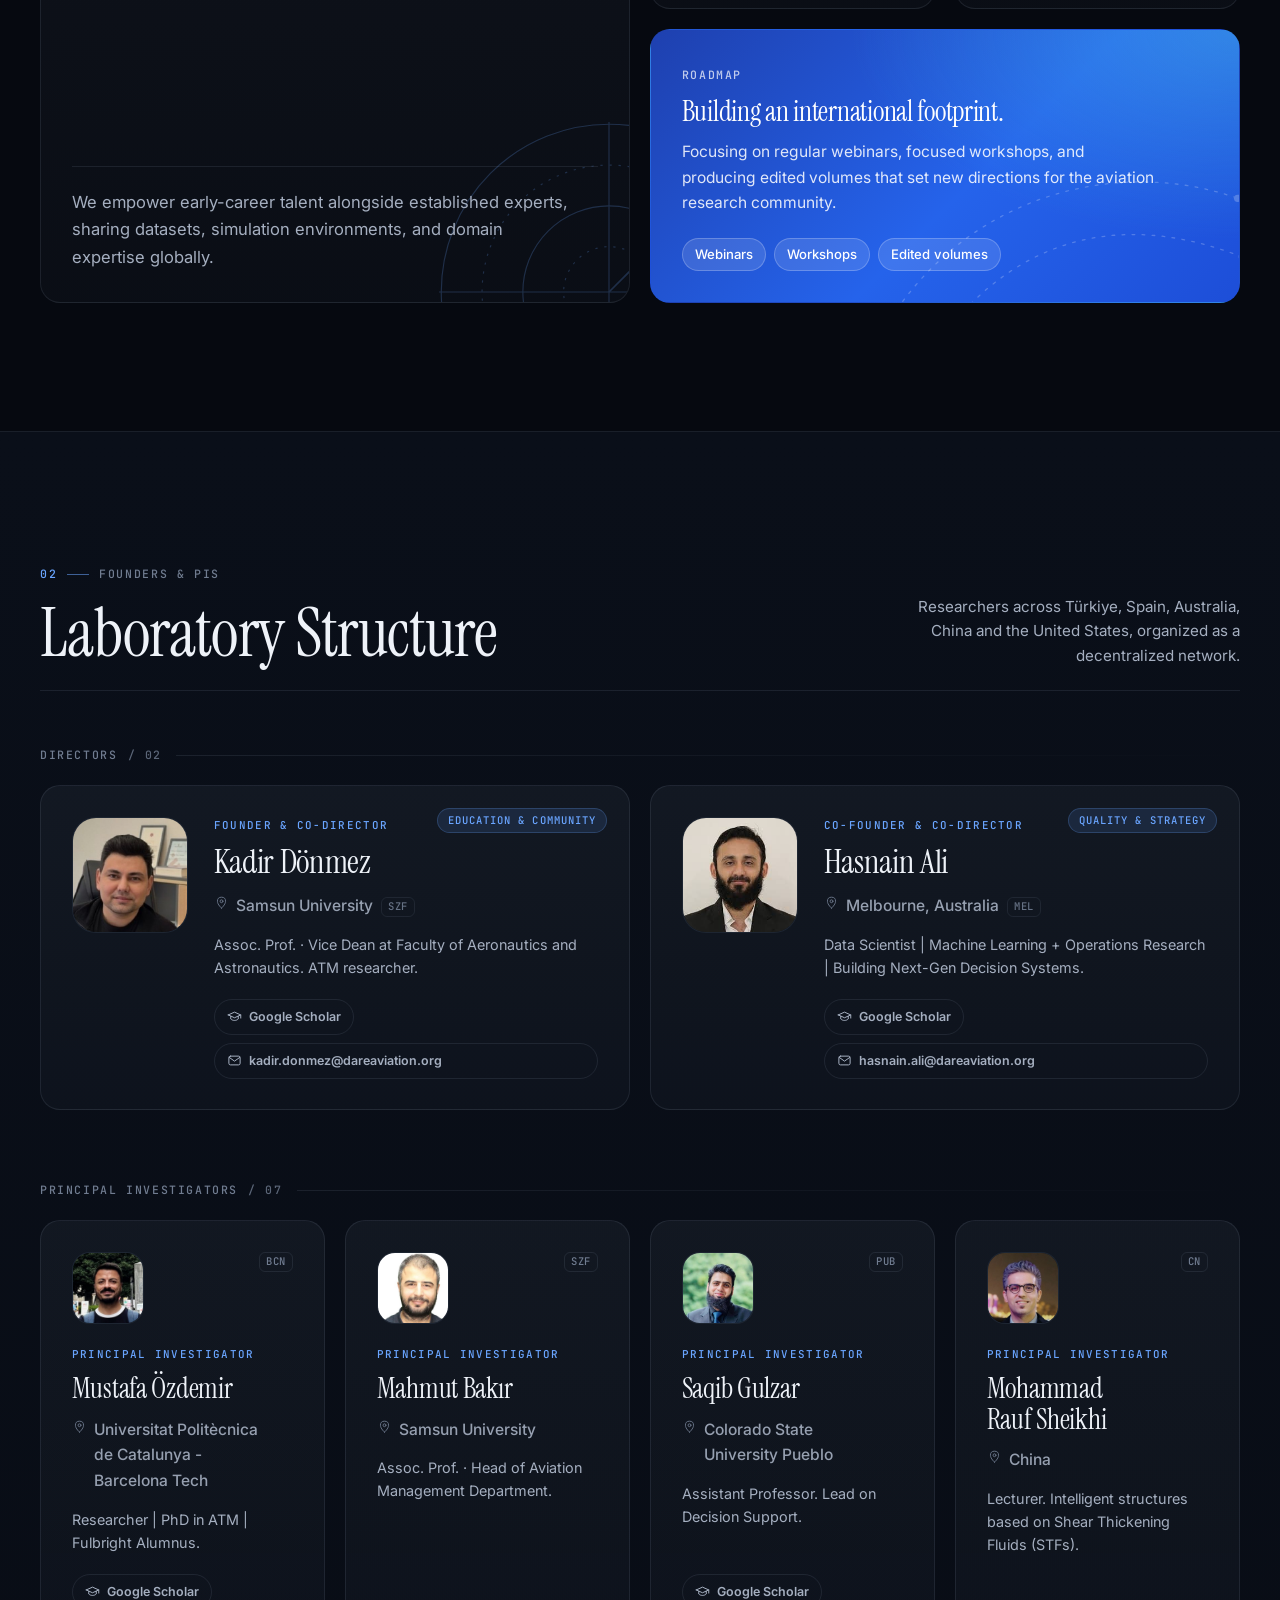
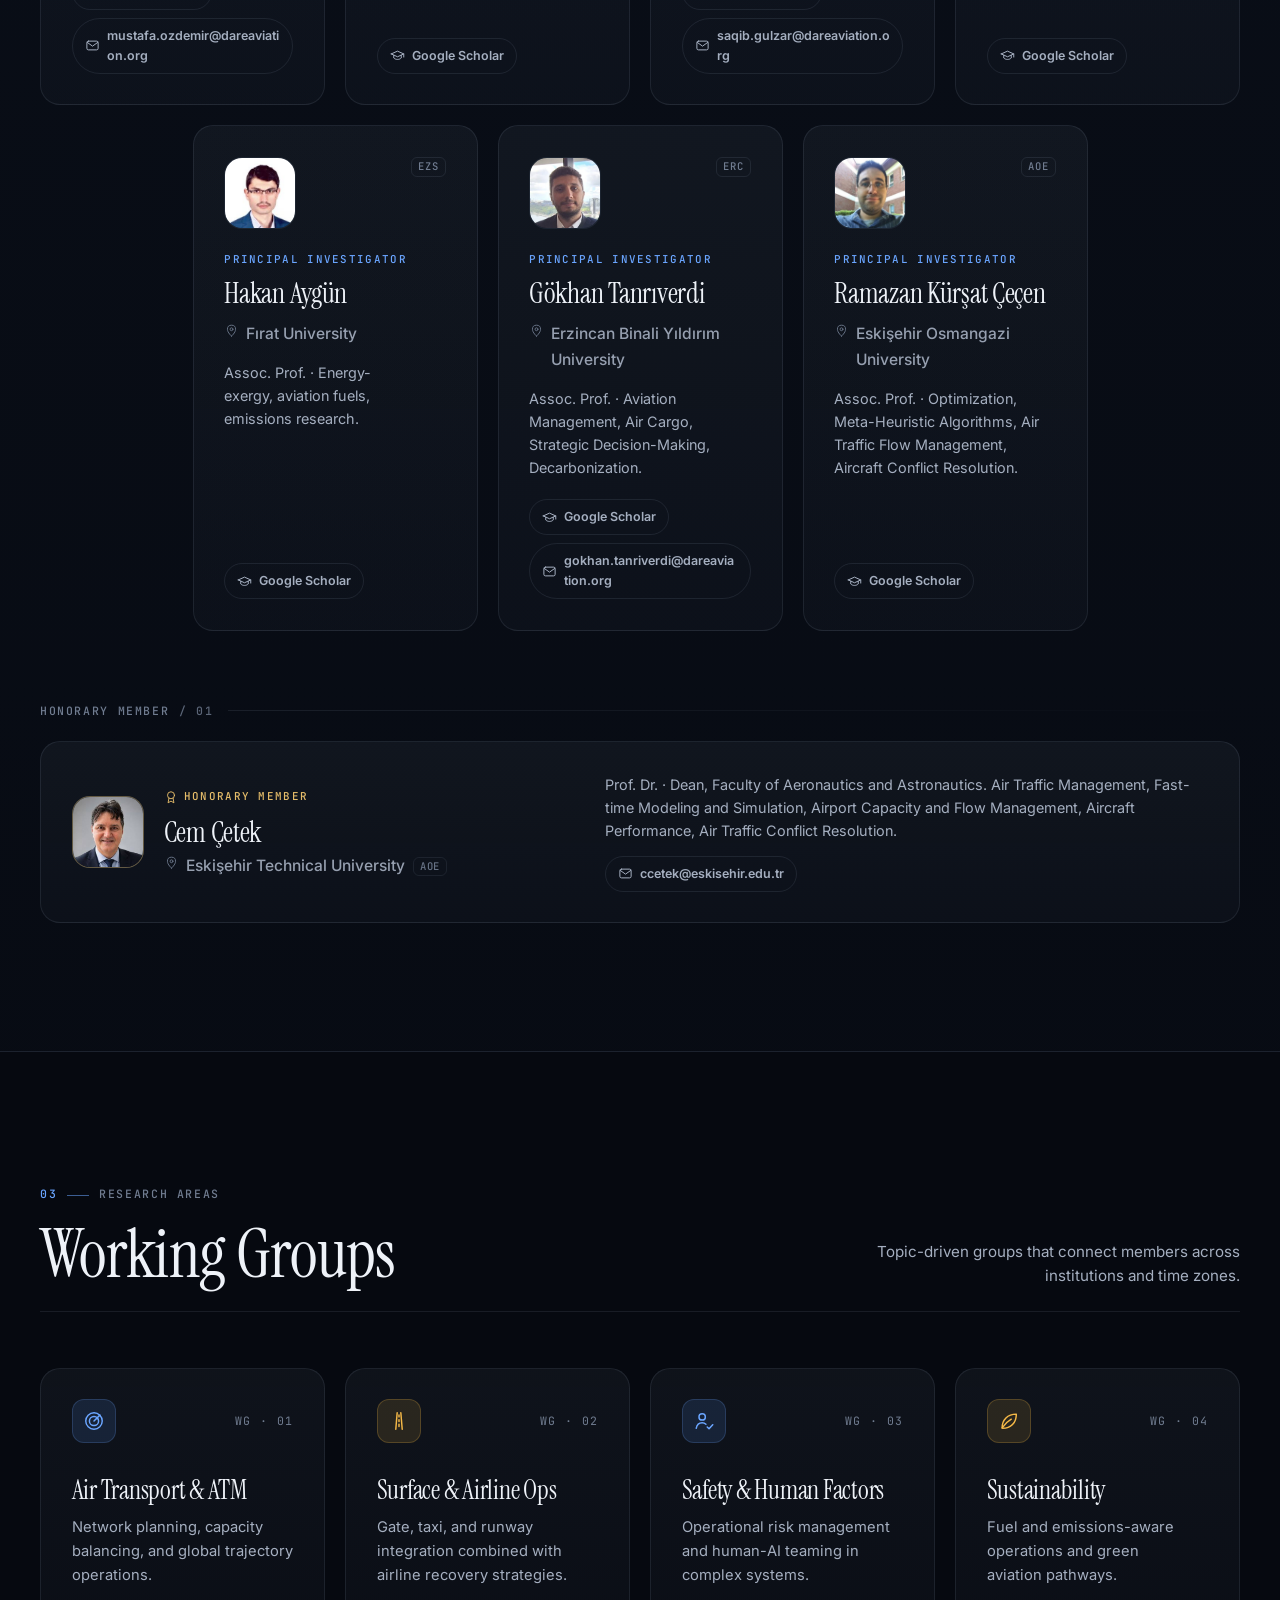
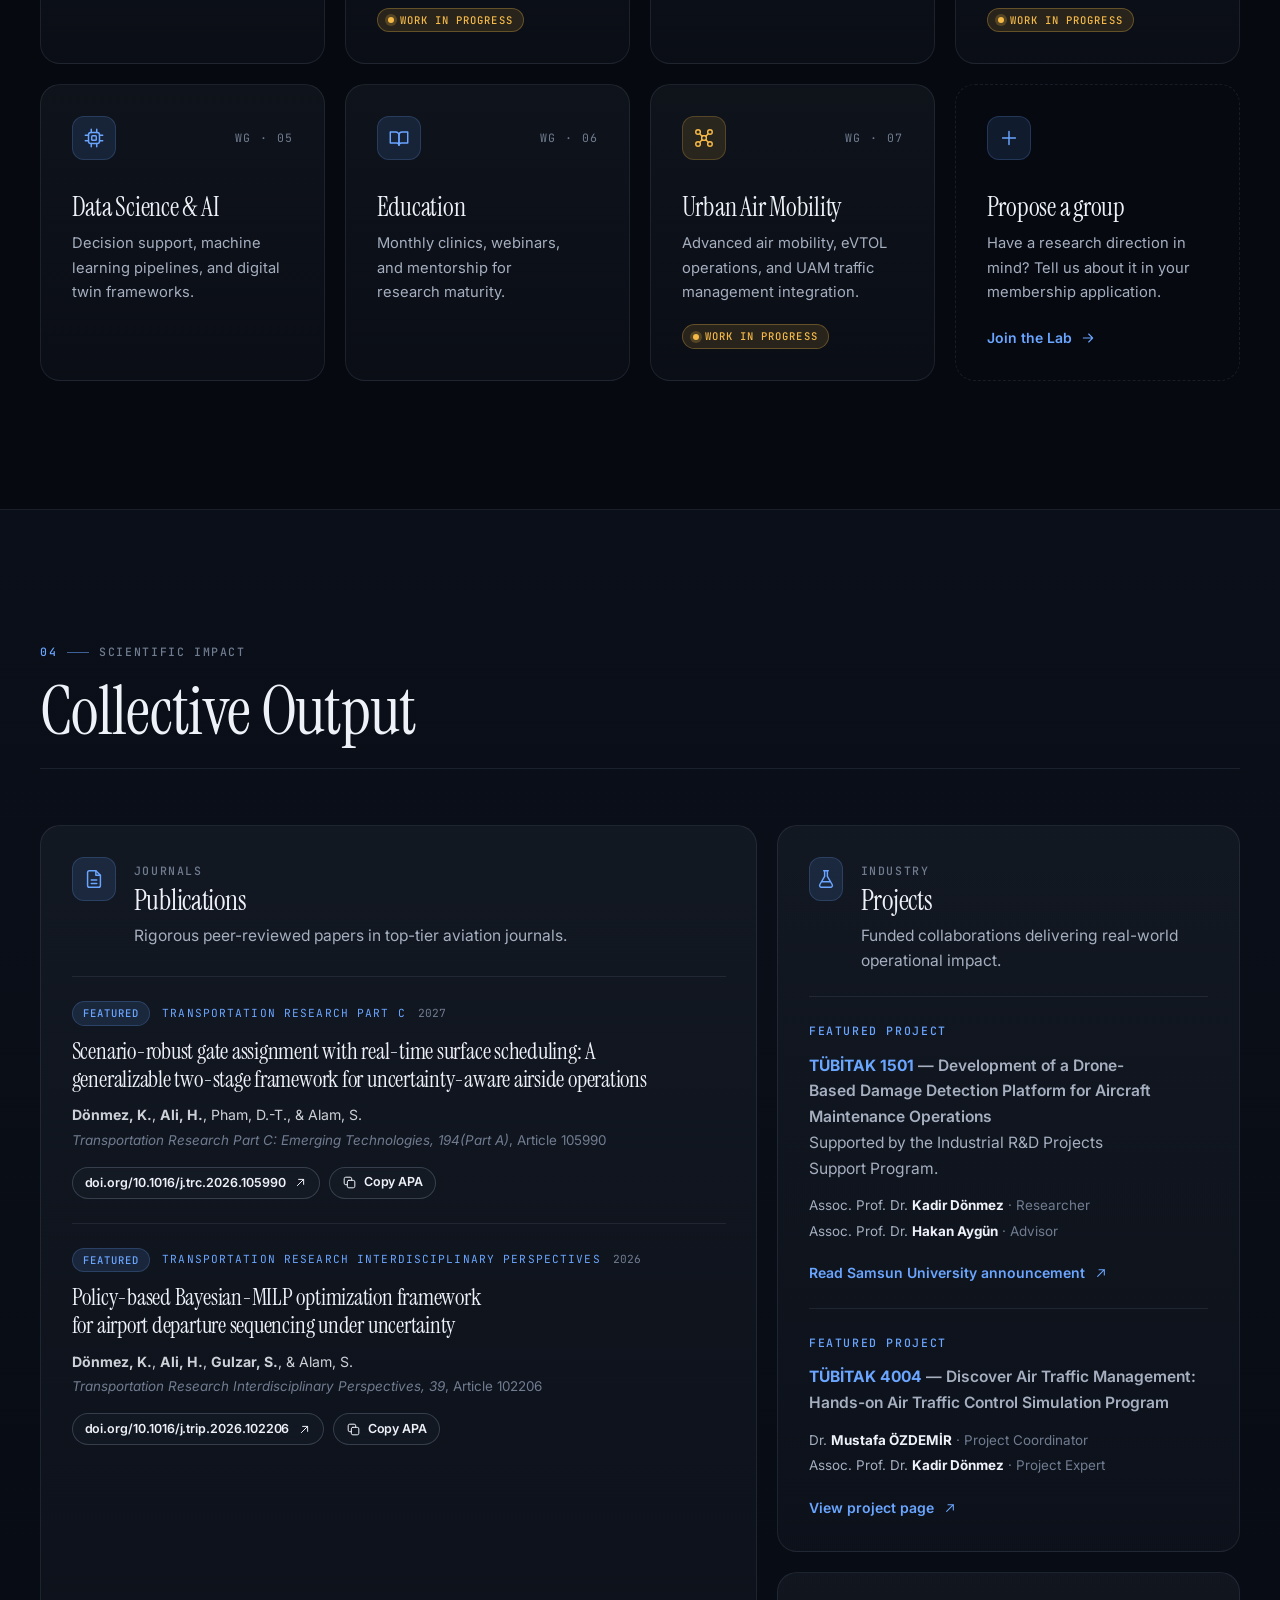
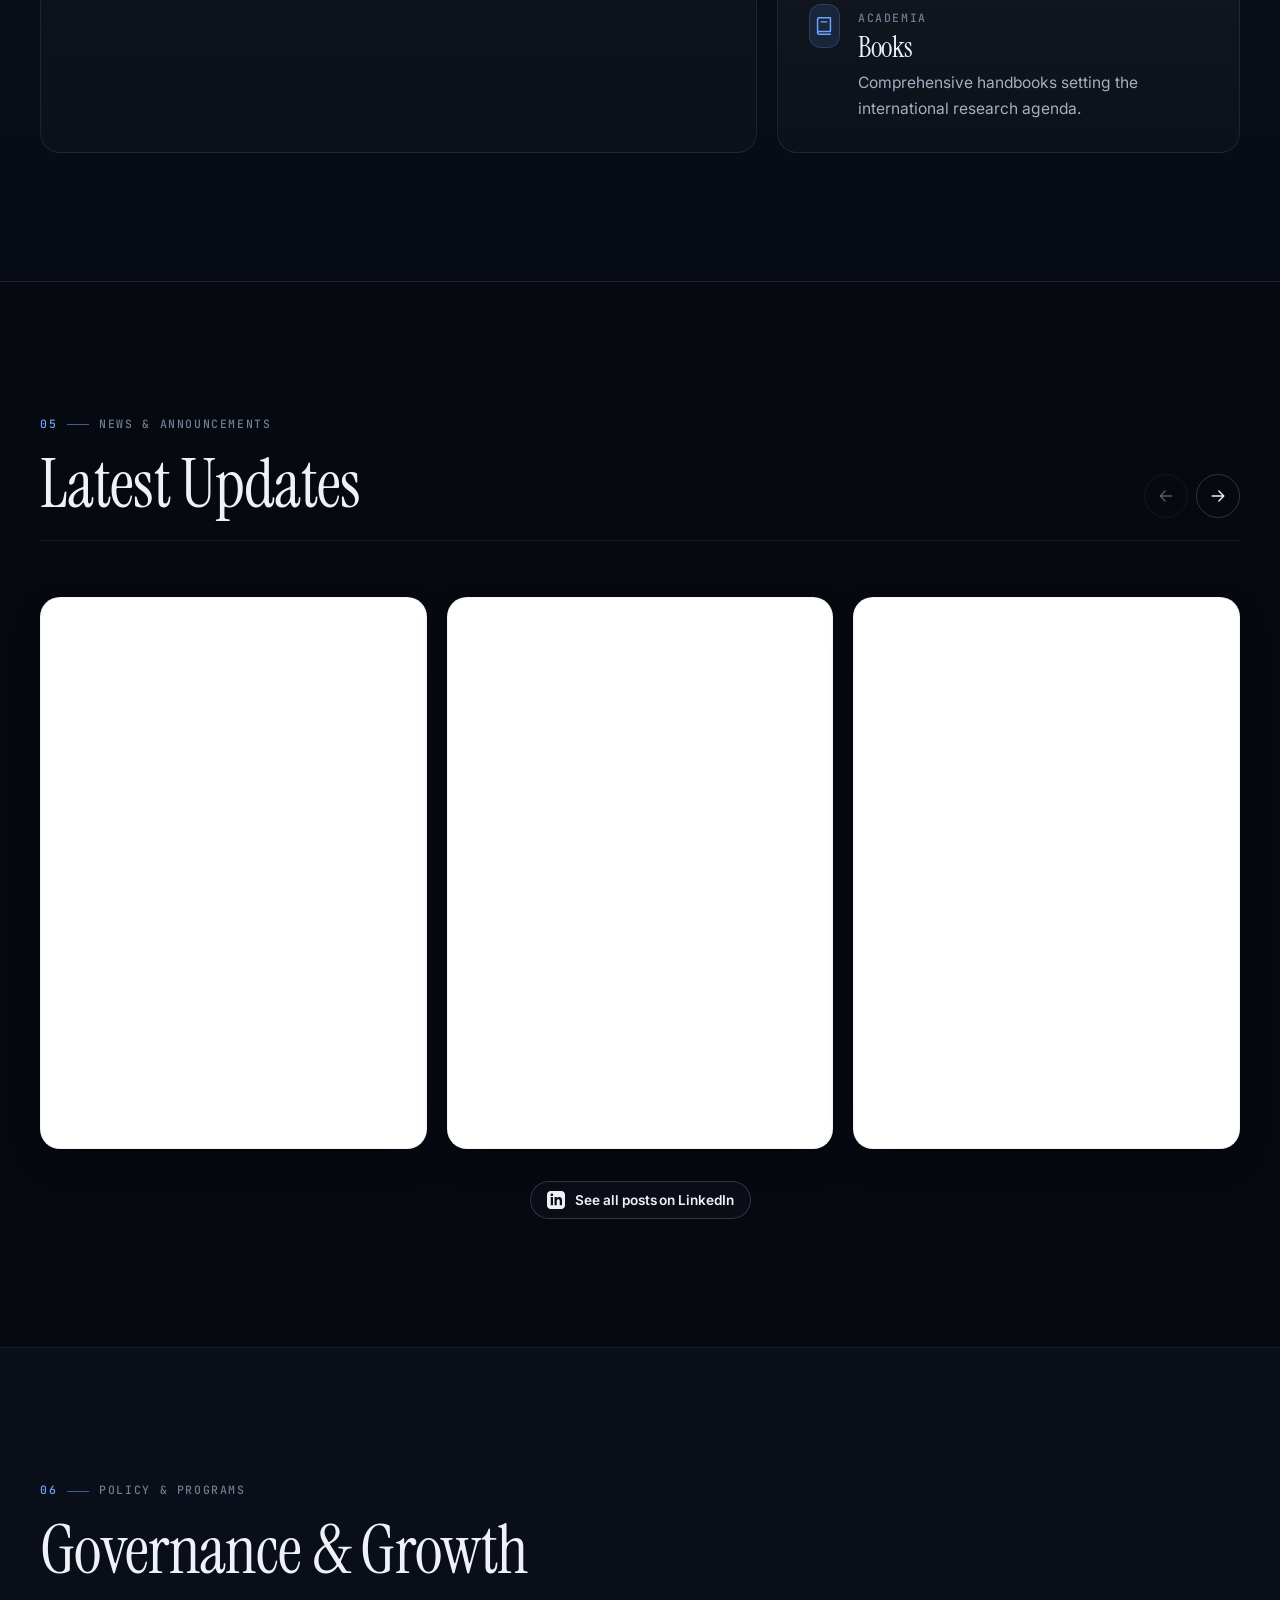
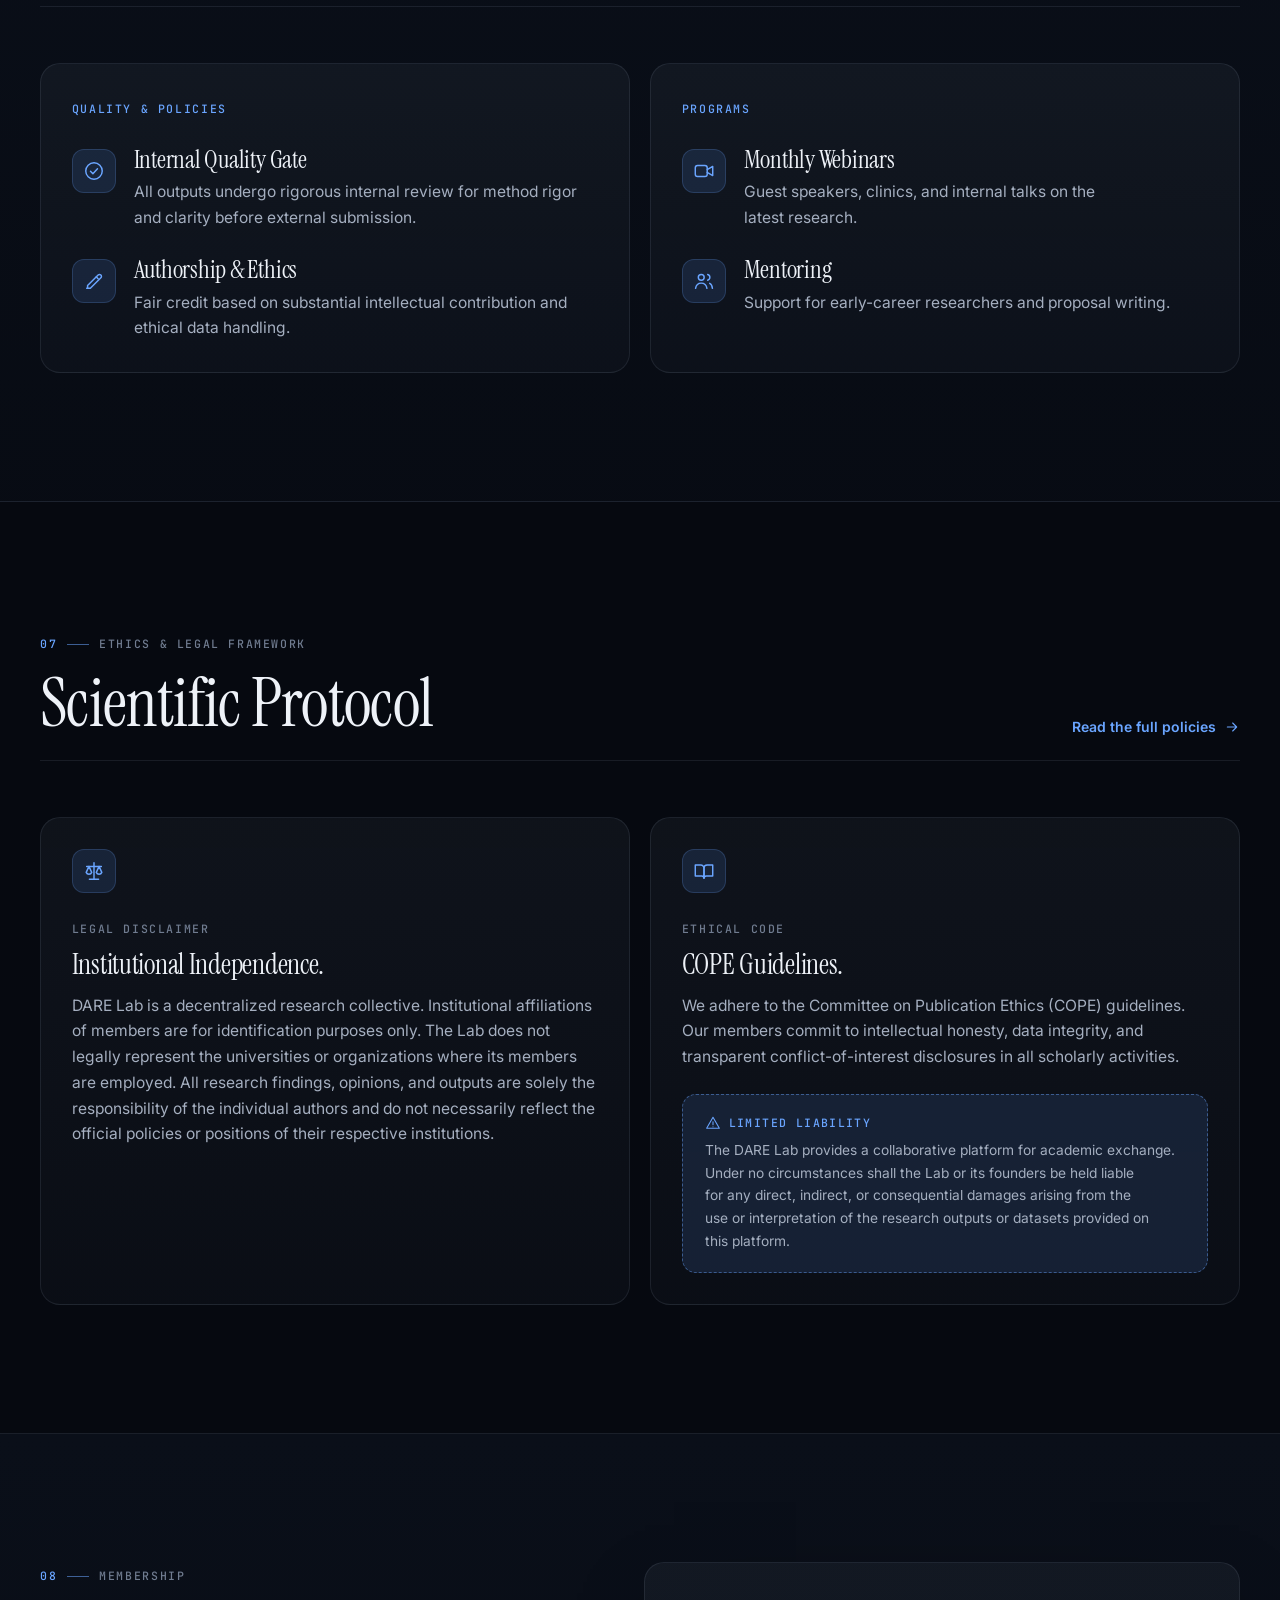
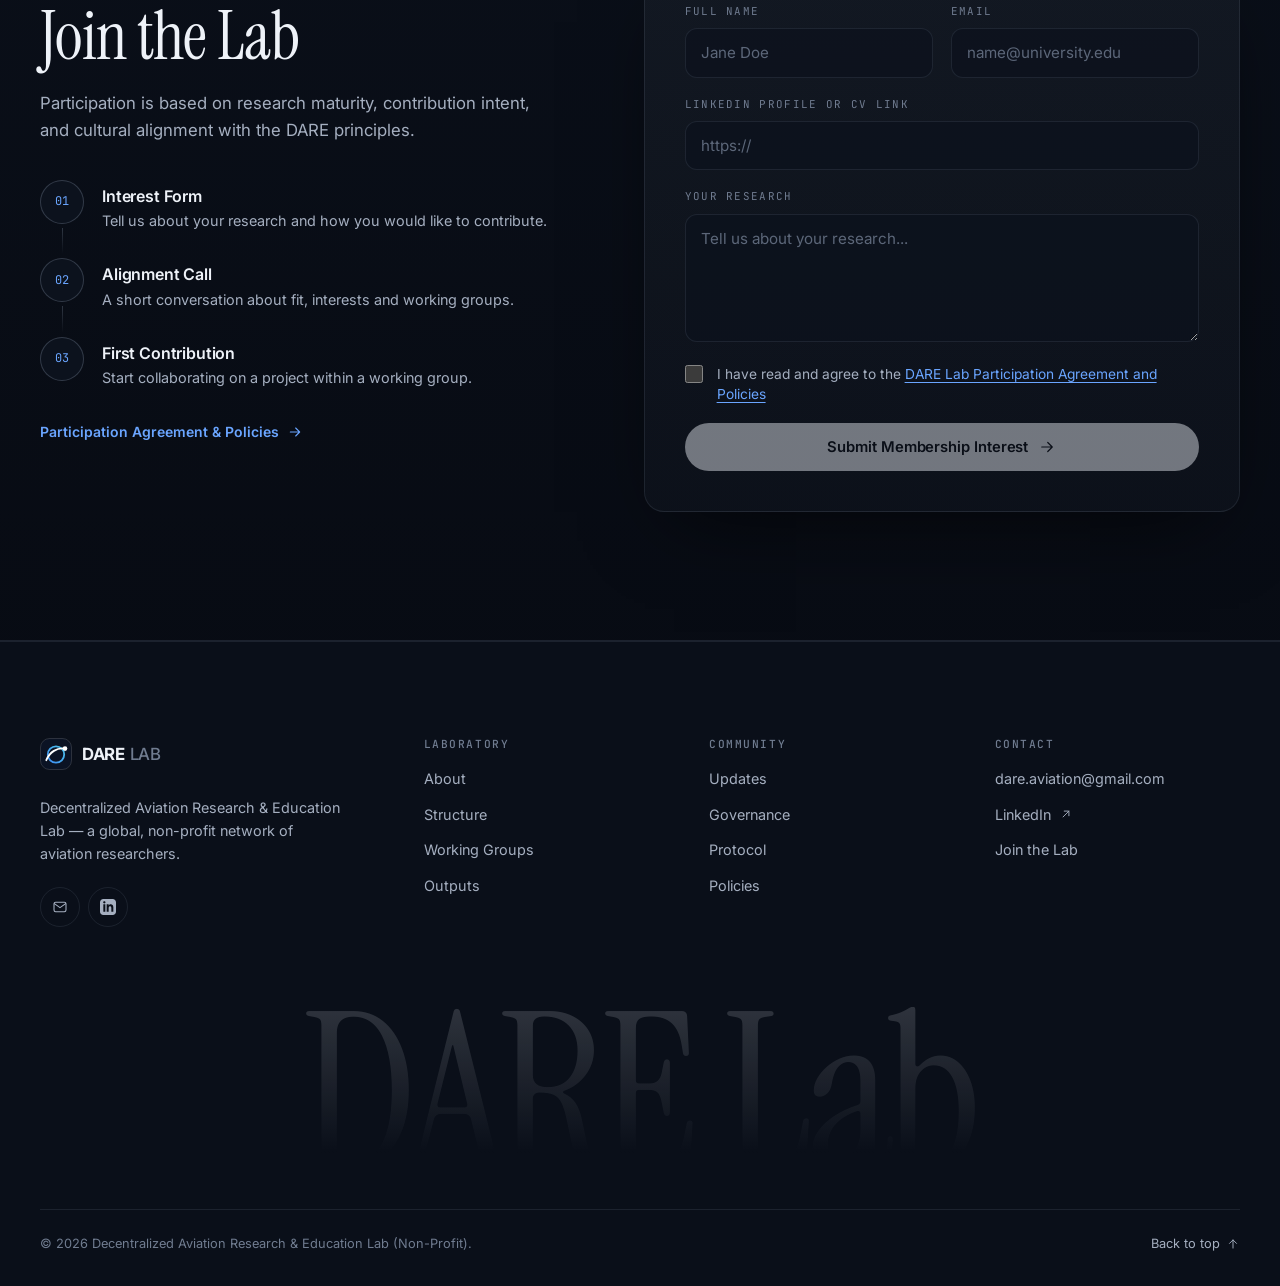
==== commit c47eb4b1: "email adresses" ====
--- a/index.html
+++ b/index.html
@@ -56,7 +56,7 @@
         href="https://fonts.googleapis.com/css2?family=Instrument+Serif:ital@0;1&family=Inter:wght@400;500;600;700&family=JetBrains+Mono:wght@400;500&display=swap"
         rel="stylesheet">
 
-    <link rel="stylesheet" href="styles/main.css?v=20261114-1">
+    <link rel="stylesheet" href="styles/main.css?v=20261122-1">
 
     <!-- Structured data -->
     <script type="application/ld+json">
@@ -218,7 +218,7 @@
                     <!-- Update these numbers when the team changes -->
                     <dl class="hero__stats">
                         <div class="stat"><dt class="stat__label">Researchers</dt><dd class="stat__value" data-count="10">10</dd></div>
-                        <div class="stat"><dt class="stat__label">Universities</dt><dd class="stat__value" data-count="8">8</dd></div>
+                        <div class="stat"><dt class="stat__label">Universities</dt><dd class="stat__value" data-count="7">7</dd></div>
                         <div class="stat"><dt class="stat__label">Countries</dt><dd class="stat__value" data-count="5">5</dd></div>
                         <div class="stat"><dt class="stat__label">Working groups</dt><dd class="stat__value" data-count="7">7</dd></div>
                     </dl>
@@ -227,7 +227,7 @@
                 <div class="hero__visual">
                     <div class="globe">
                         <canvas class="globe__canvas" data-globe role="img"
-                            aria-label="Rotating globe showing DARE Lab member locations — Samsun, Eskişehir, Elazığ and Erzincan in Türkiye, Barcelona in Spain, Melbourne in Australia, Xi'an in China, and Pueblo in the United States — connected by research links."></canvas>
+                            aria-label="Rotating globe showing DARE Lab member locations — Samsun, Eskişehir, Elazığ and Erzincan in Türkiye, Barcelona in Spain, Melbourne in Australia, China (approximate country-level location), and Pueblo in the United States — connected by research links."></canvas>
                         <p class="globe__caption"><span class="live-dot" aria-hidden="true"></span>Member network · Airport codes · drag to rotate</p>
                     </div>
                 </div>
@@ -382,6 +382,7 @@
                                     Astronautics. ATM researcher.</p>
                                 <div class="member__links">
                                     <a class="link-chip" href="https://scholar.google.com/citations?user=vpywJdsAAAAJ" target="_blank" rel="noopener"><svg width="20" height="20" class="icon"><use href="#i-scholar" /></svg>Google Scholar</a>
+                                    <a class="link-chip member__email" href="mailto:kadir.donmez@dareaviation.org"><svg width="20" height="20" class="icon" aria-hidden="true"><use href="#i-mail" /></svg><span>kadir.donmez@dareaviation.org</span></a>
                                 </div>
                             </div>
                         </article>
@@ -400,6 +401,7 @@
                                     Operations Research | Building Next-Gen Decision Systems.</p>
                                 <div class="member__links">
                                     <a class="link-chip" href="https://scholar.google.com/citations?user=7gkNRBYAAAAJ" target="_blank" rel="noopener"><svg width="20" height="20" class="icon"><use href="#i-scholar" /></svg>Google Scholar</a>
+                                    <a class="link-chip member__email" href="mailto:hasnain.ali@dareaviation.org"><svg width="20" height="20" class="icon" aria-hidden="true"><use href="#i-mail" /></svg><span>hasnain.ali@dareaviation.org</span></a>
                                 </div>
                             </div>
                         </article>
@@ -424,6 +426,7 @@
                             <p class="member__bio">Researcher | PhD in ATM | Fulbright Alumnus.</p>
                             <div class="member__links">
                                 <a class="link-chip" href="https://scholar.google.dk/citations?user=NxffrX8AAAAJ" target="_blank" rel="noopener"><svg width="20" height="20" class="icon"><use href="#i-scholar" /></svg>Google Scholar</a>
+                                <a class="link-chip member__email" href="mailto:mustafa.ozdemir@dareaviation.org"><svg width="20" height="20" class="icon" aria-hidden="true"><use href="#i-mail" /></svg><span>mustafa.ozdemir@dareaviation.org</span></a>
                             </div>
                         </article>
 
@@ -454,6 +457,7 @@
                             <p class="member__bio">Assistant Professor. Lead on Decision Support.</p>
                             <div class="member__links">
                                 <a class="link-chip" href="https://scholar.google.com/citations?user=DsVrc_EAAAAJ" target="_blank" rel="noopener"><svg width="20" height="20" class="icon"><use href="#i-scholar" /></svg>Google Scholar</a>
+                                <a class="link-chip member__email" href="mailto:saqib.gulzar@dareaviation.org"><svg width="20" height="20" class="icon" aria-hidden="true"><use href="#i-mail" /></svg><span>saqib.gulzar@dareaviation.org</span></a>
                             </div>
                         </article>
 
@@ -461,11 +465,11 @@
                         <article class="card member member--pi" data-reveal>
                             <div class="member__head">
                                 <div class="avatar"><img src="photos/team/rauf.jpg" alt="Mohammad Rauf Sheikhi" width="72" height="72" loading="lazy" decoding="async"></div>
-                                <span class="iata">XIY</span>
+                                <span class="iata" title="China country code">CN</span>
                             </div>
                             <span class="member__role">Principal Investigator</span>
                             <h3 class="member__name">Mohammad Rauf Sheikhi</h3>
-                            <p class="member__affil"><svg width="20" height="20" class="icon"><use href="#i-pin" /></svg><span>Xi'an Jiaotong University</span></p>
+                            <p class="member__affil"><svg width="20" height="20" class="icon"><use href="#i-pin" /></svg><span>China</span></p>
                             <p class="member__bio">Lecturer. Intelligent structures based on Shear Thickening Fluids (STFs).</p>
                             <div class="member__links">
                                 <a class="link-chip" href="https://scholar.google.com/citations?user=1-56V6QAAAAJ" target="_blank" rel="noopener"><svg width="20" height="20" class="icon"><use href="#i-scholar" /></svg>Google Scholar</a>
@@ -499,6 +503,7 @@
                             <p class="member__bio">Assoc. Prof. · Aviation Management, Air Cargo, Strategic Decision-Making, Decarbonization.</p>
                             <div class="member__links">
                                 <a class="link-chip" href="https://scholar.google.com/citations?user=bZnDdcgAAAAJ&amp;hl=tr" target="_blank" rel="noopener"><svg width="20" height="20" class="icon"><use href="#i-scholar" /></svg>Google Scholar</a>
+                                <a class="link-chip member__email" href="mailto:gokhan.tanriverdi@dareaviation.org"><svg width="20" height="20" class="icon" aria-hidden="true"><use href="#i-mail" /></svg><span>gokhan.tanriverdi@dareaviation.org</span></a>
                             </div>
                         </article>
 
@@ -1011,7 +1016,7 @@
         </div>
     </footer>
 
-    <script src="js/globe.js?v=20261116-1" defer></script>
+    <script src="js/globe.js?v=20261114-1" defer></script>
     <script src="js/main.js?v=20261026-2" defer></script>
 </body>
 
--- a/styles/main.css
+++ b/styles/main.css
@@ -1352,6 +1352,21 @@
     height: 15px;
 }
 
+.member__email {
+    flex-basis: 100%;
+    min-width: 0;
+    max-width: 100%;
+}
+
+.member__email .icon {
+    flex-shrink: 0;
+}
+
+.member__email span {
+    min-width: 0;
+    overflow-wrap: anywhere;
+}
+
 .link-chip:hover {
     color: var(--text);
     border-color: var(--border-strong);
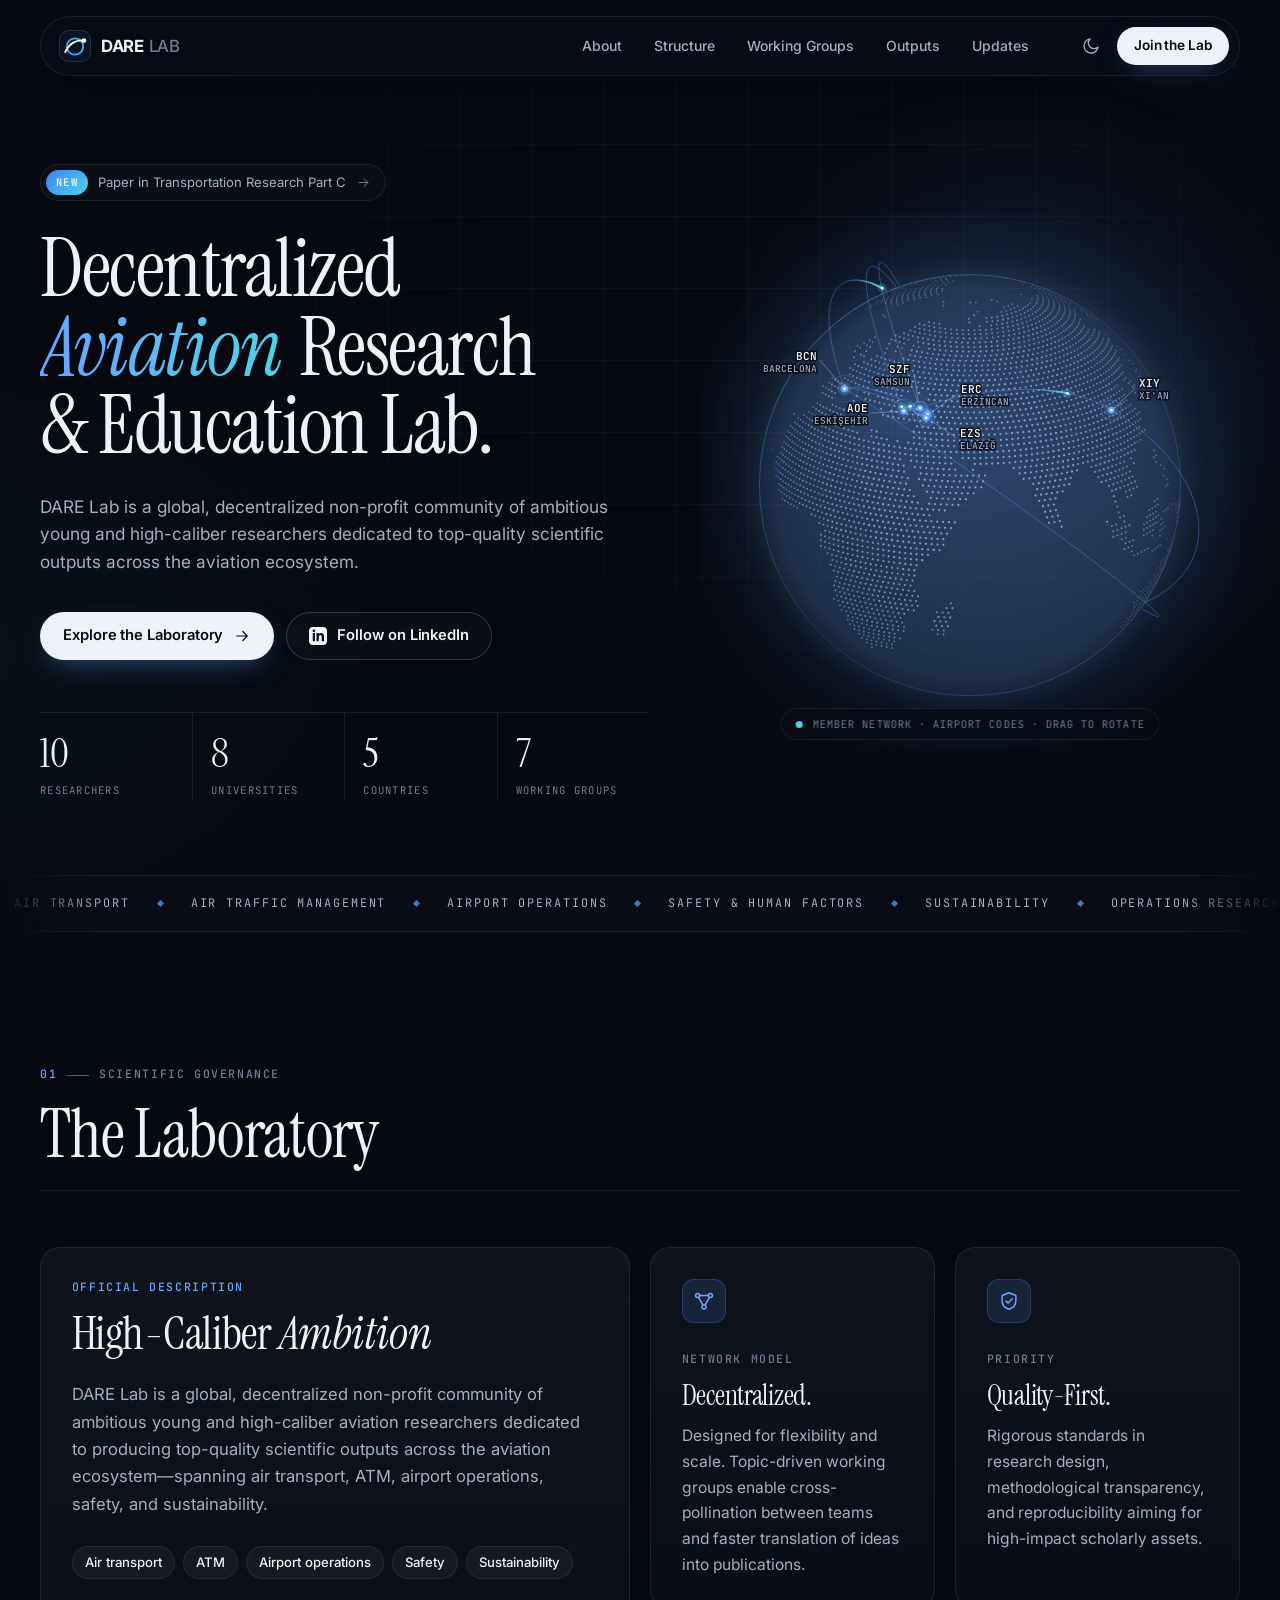
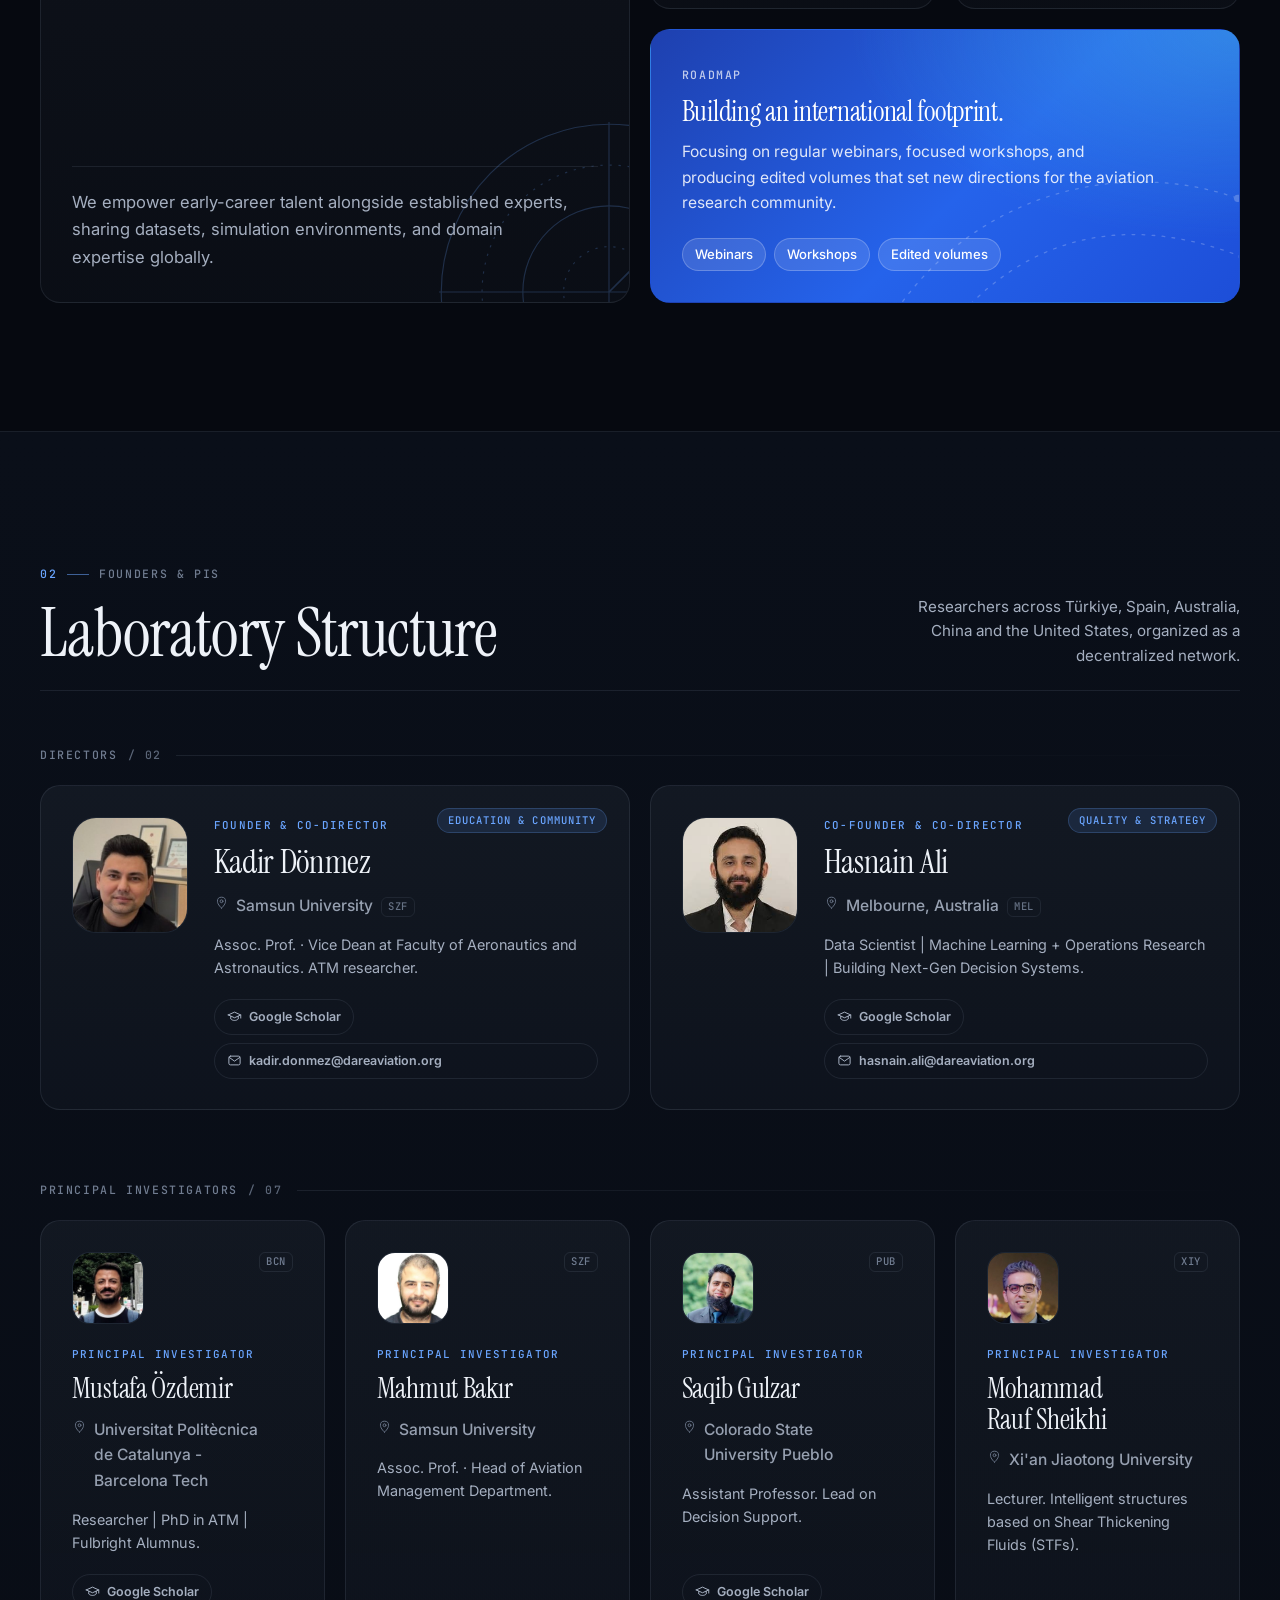
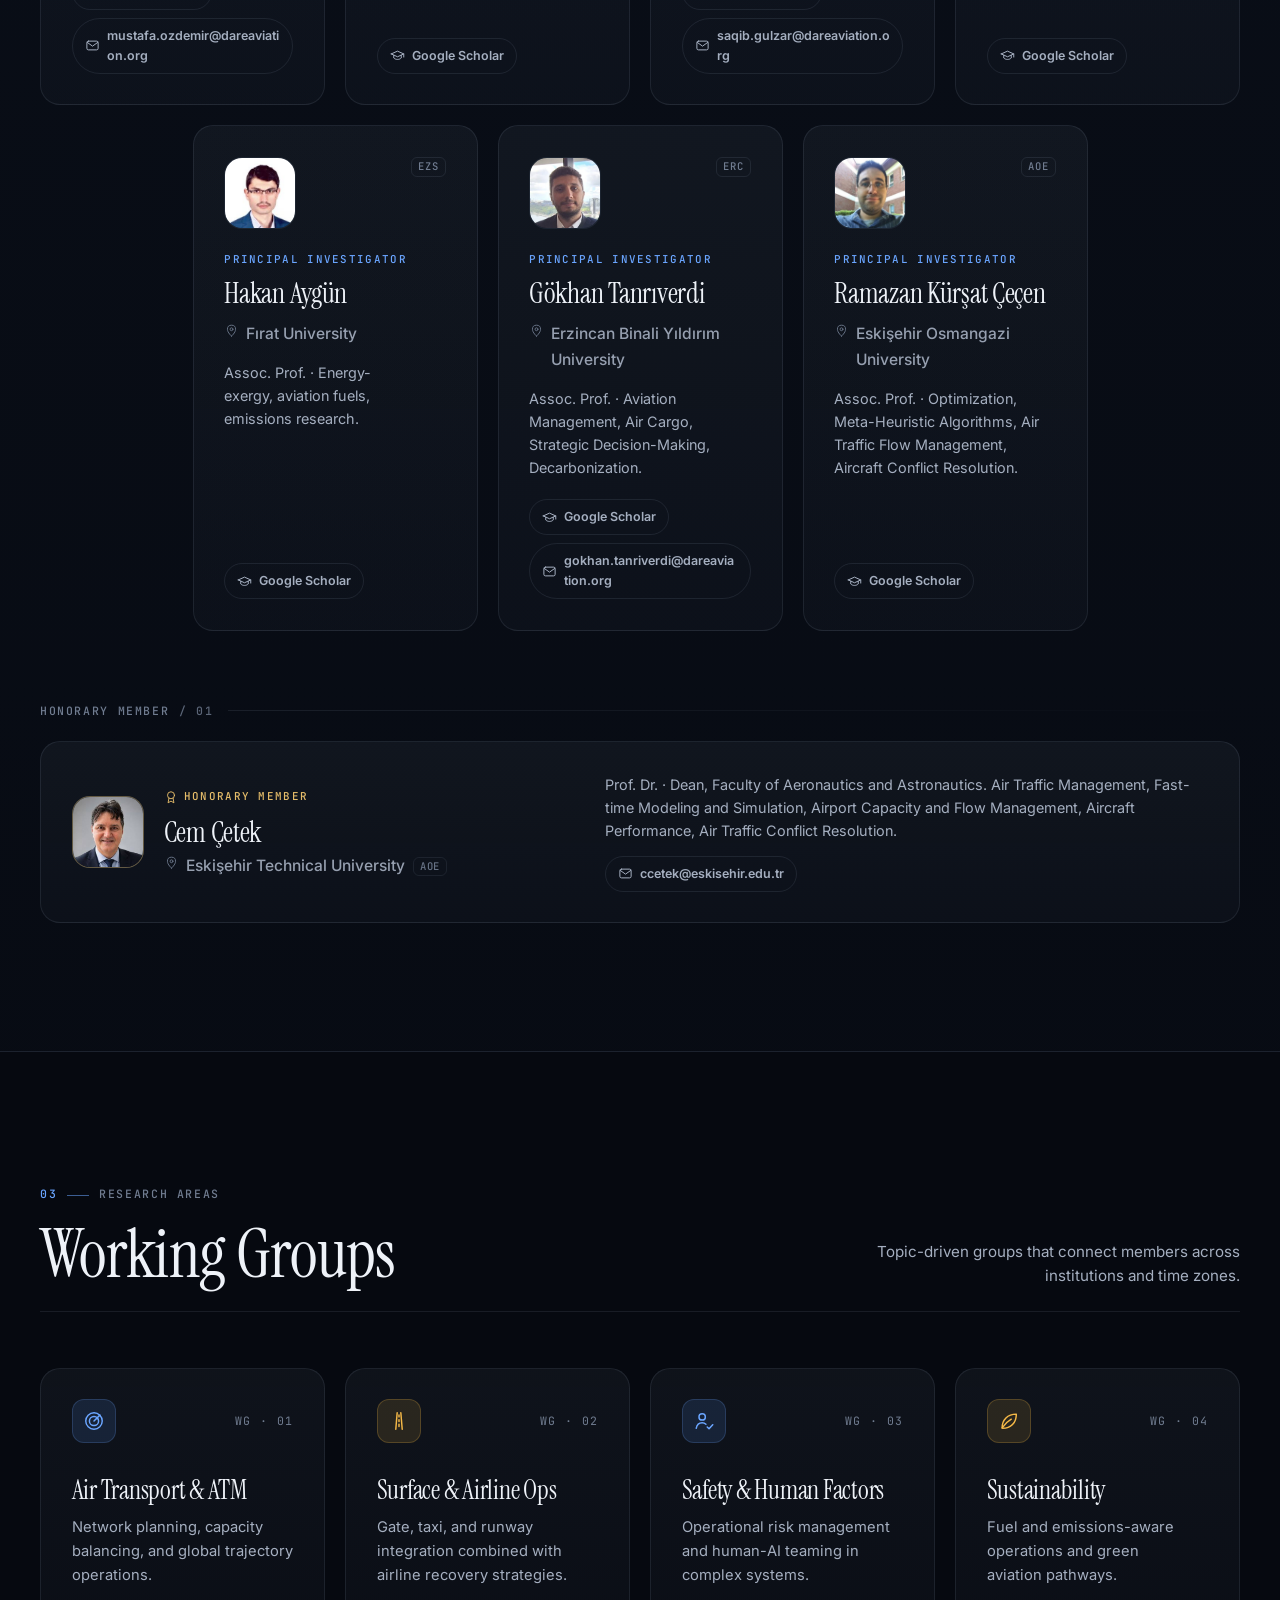
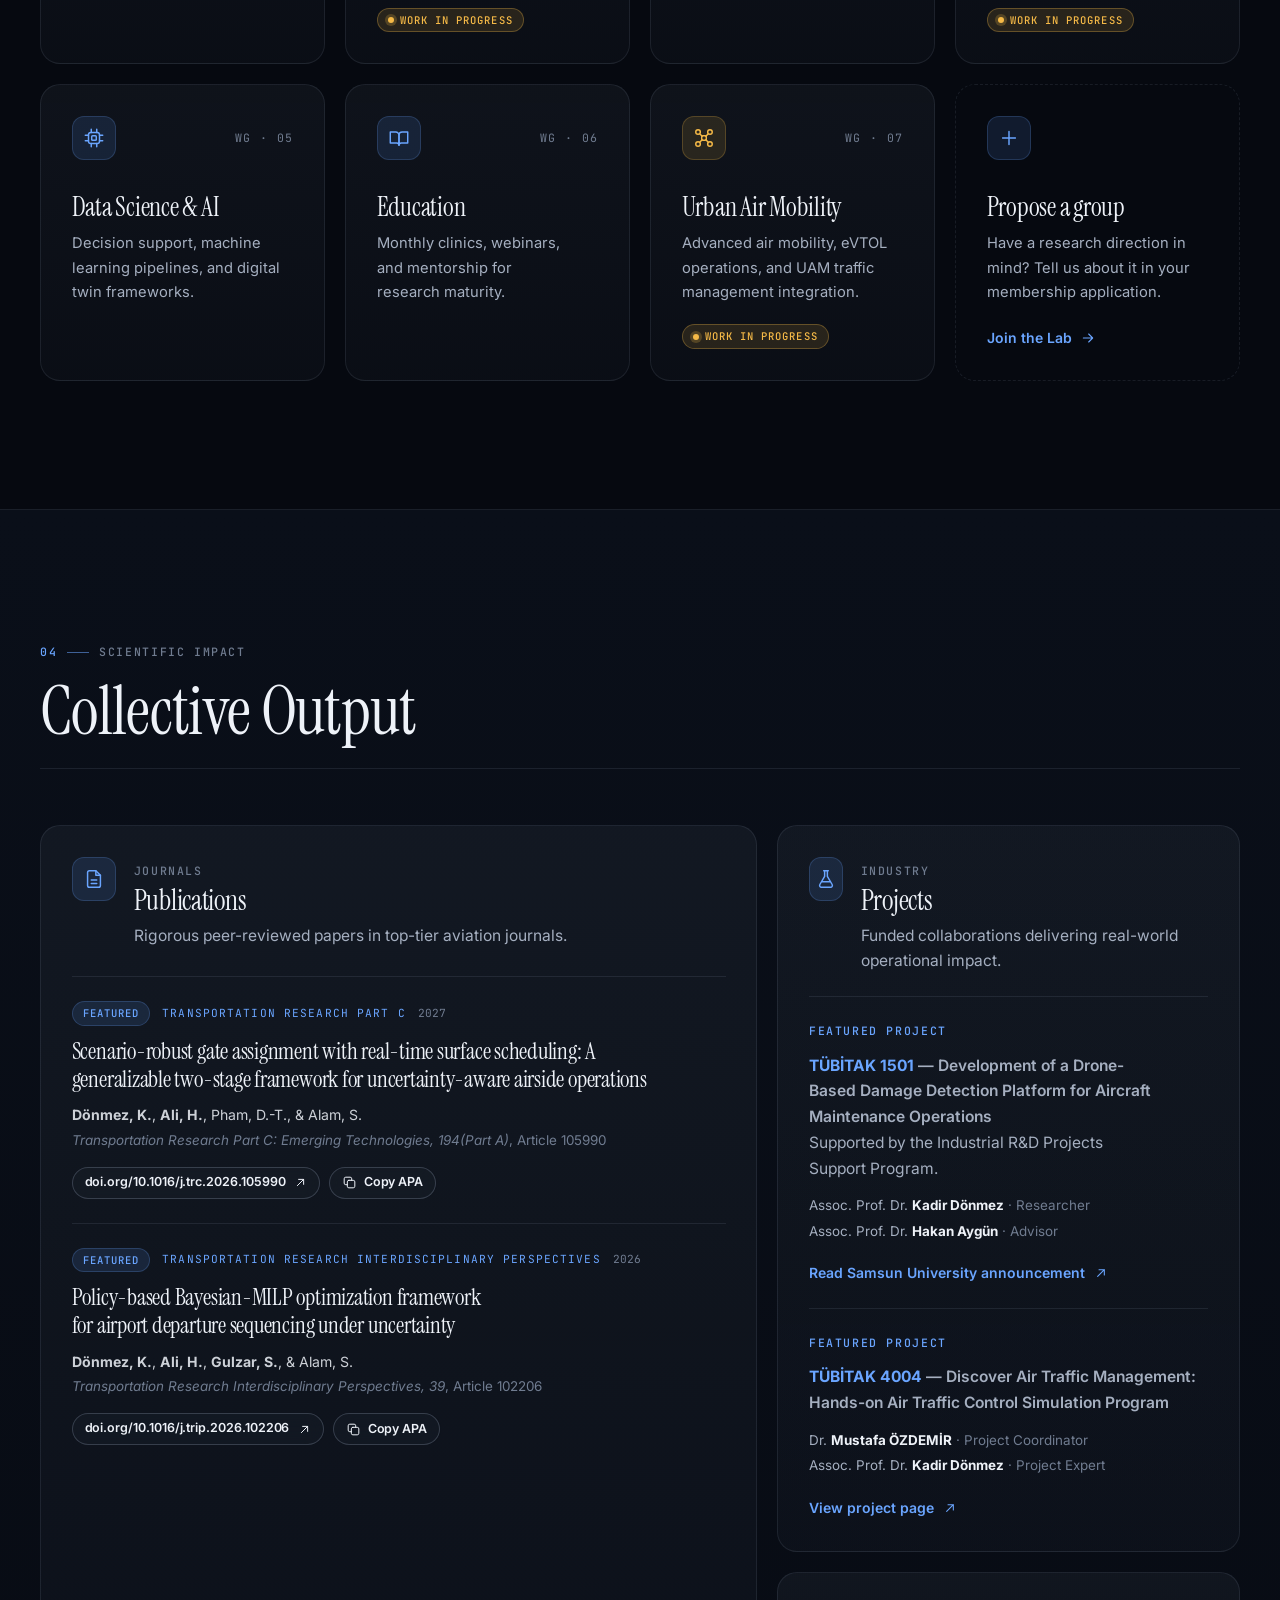
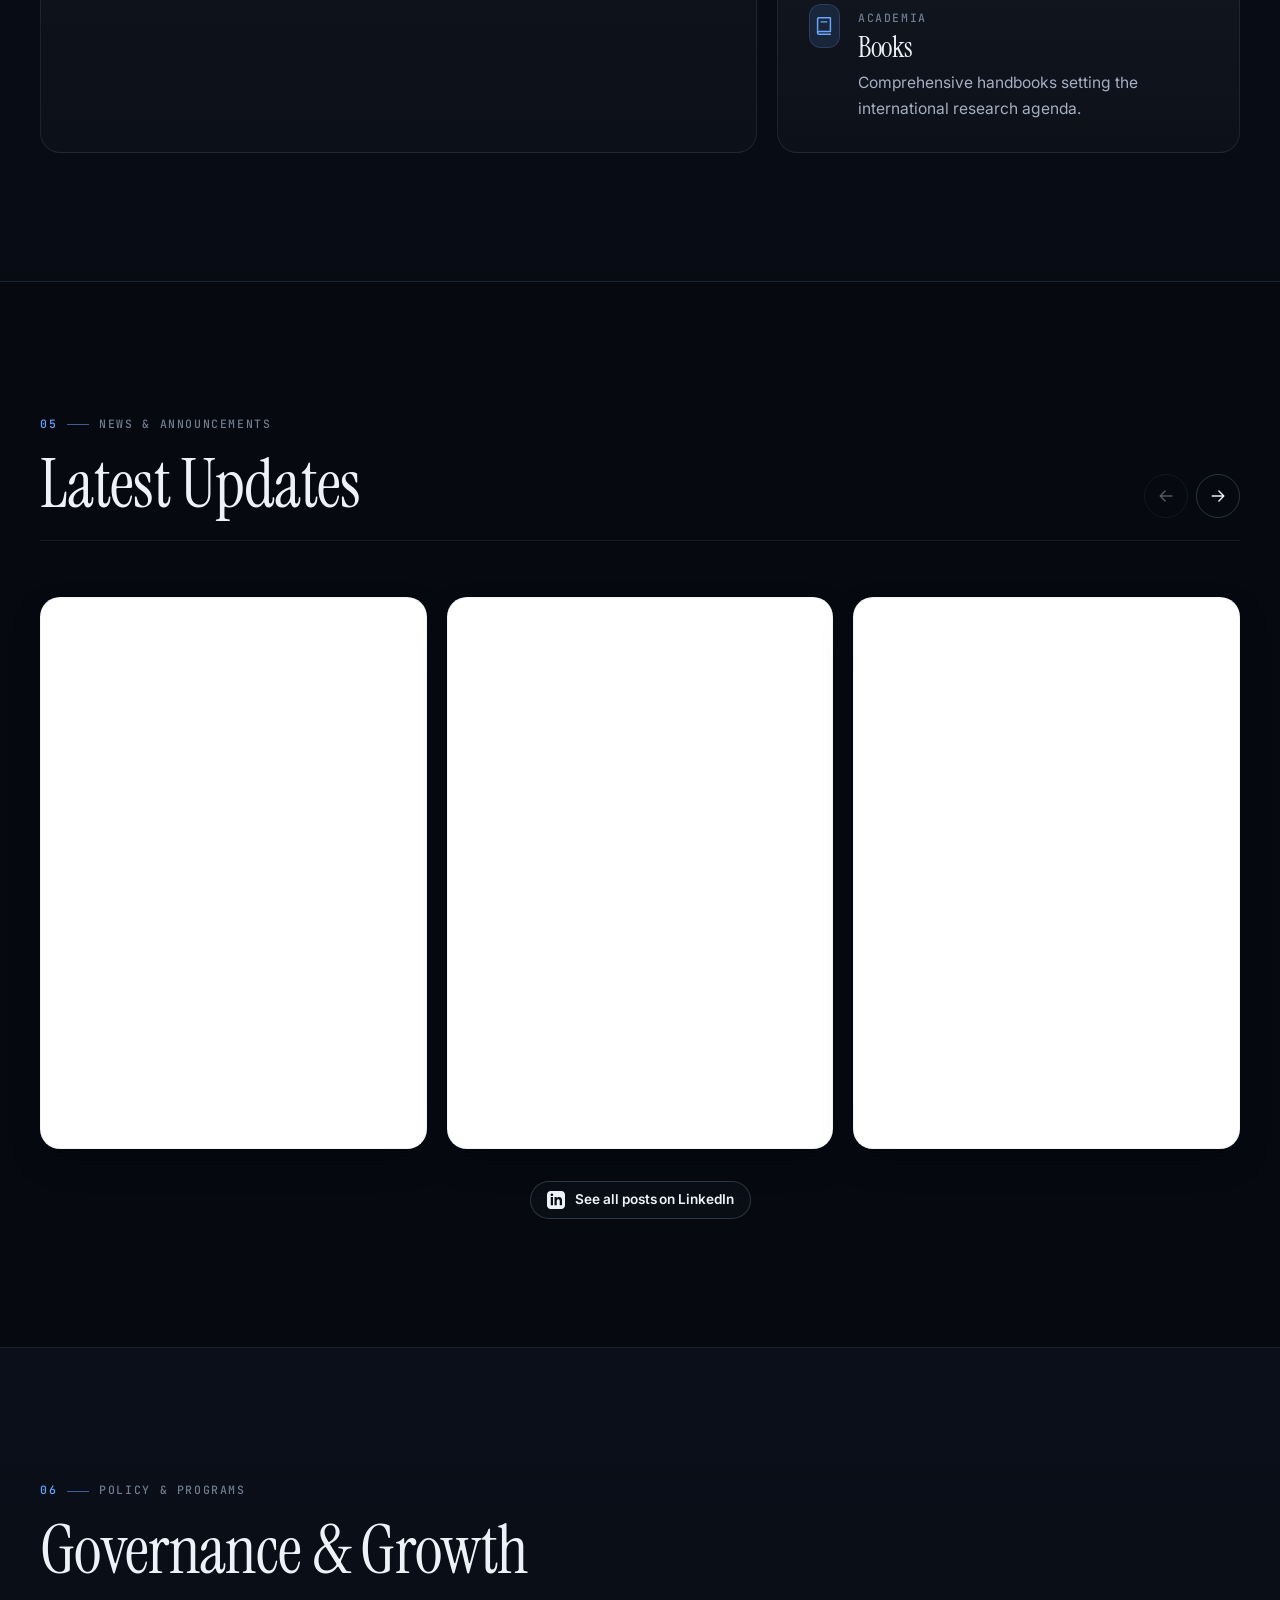
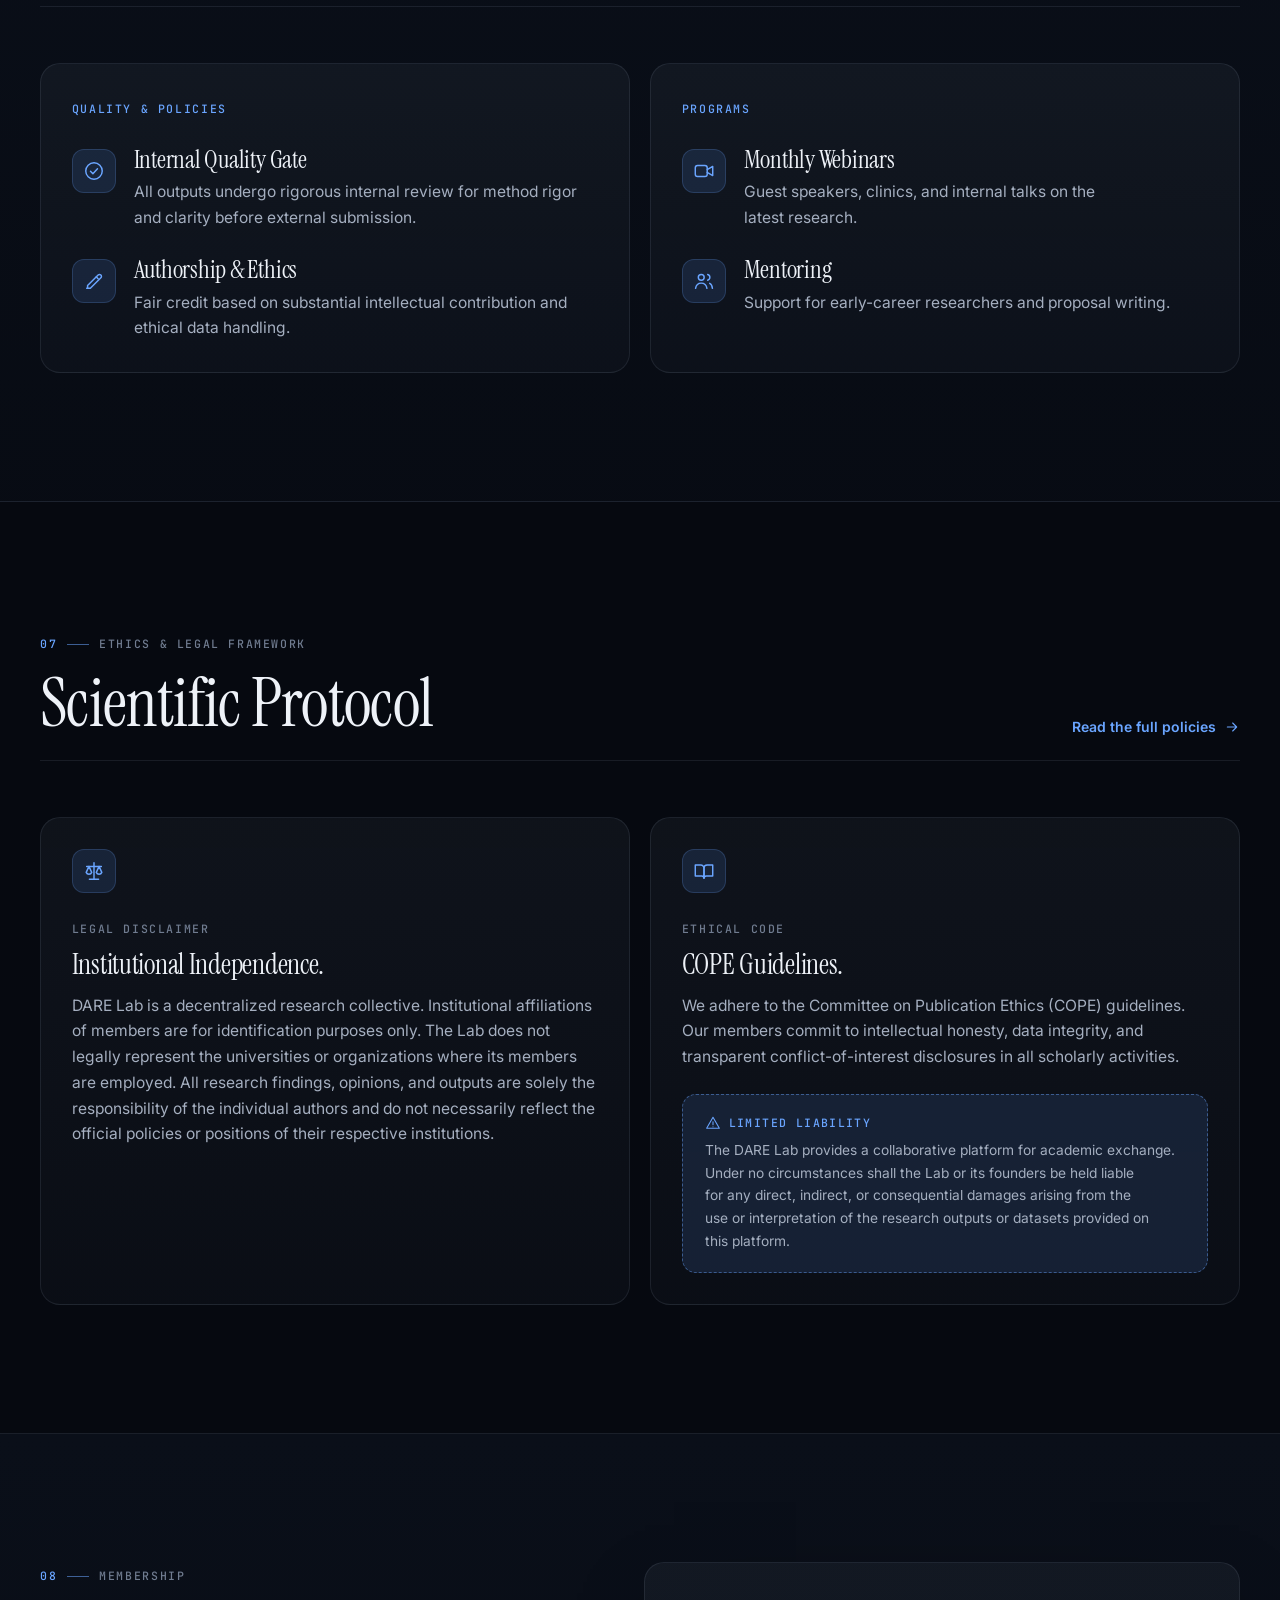
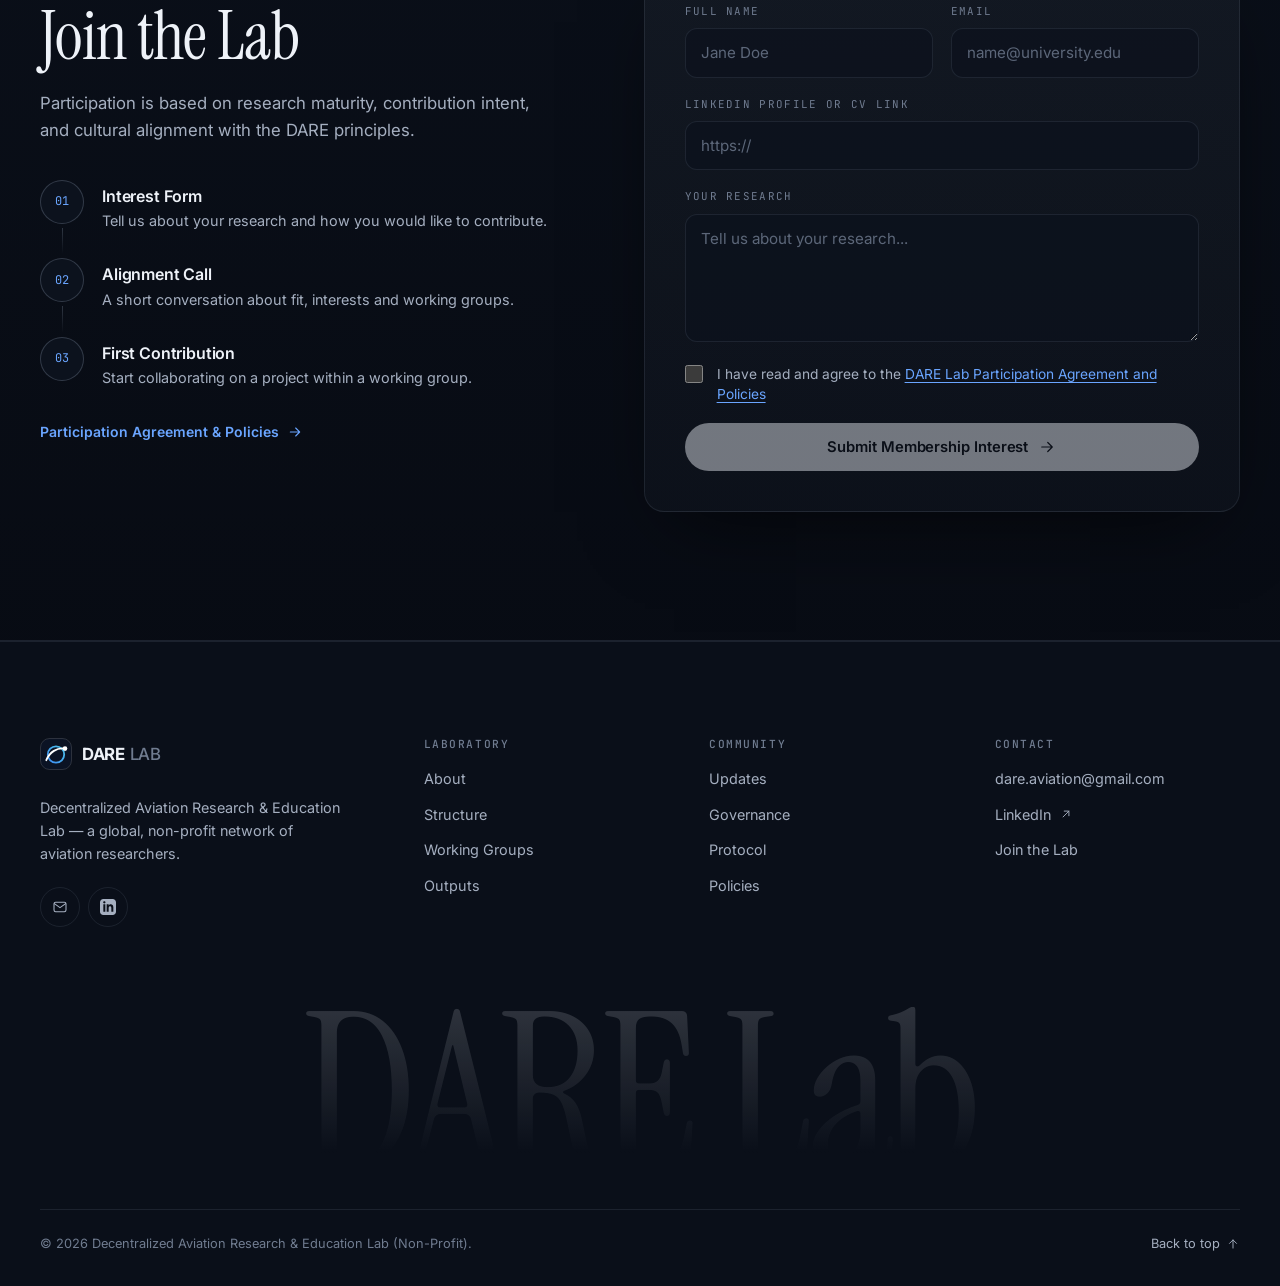
==== commit c8146ccd: "Merge branch 'main' of https://github.com/dareaviation/dare-lab" ====
--- a/index.html
+++ b/index.html
@@ -218,7 +218,7 @@
                     <!-- Update these numbers when the team changes -->
                     <dl class="hero__stats">
                         <div class="stat"><dt class="stat__label">Researchers</dt><dd class="stat__value" data-count="10">10</dd></div>
-                        <div class="stat"><dt class="stat__label">Universities</dt><dd class="stat__value" data-count="7">7</dd></div>
+                        <div class="stat"><dt class="stat__label">Universities</dt><dd class="stat__value" data-count="8">8</dd></div>
                         <div class="stat"><dt class="stat__label">Countries</dt><dd class="stat__value" data-count="5">5</dd></div>
                         <div class="stat"><dt class="stat__label">Working groups</dt><dd class="stat__value" data-count="7">7</dd></div>
                     </dl>
@@ -227,7 +227,7 @@
                 <div class="hero__visual">
                     <div class="globe">
                         <canvas class="globe__canvas" data-globe role="img"
-                            aria-label="Rotating globe showing DARE Lab member locations — Samsun, Eskişehir, Elazığ and Erzincan in Türkiye, Barcelona in Spain, Melbourne in Australia, China (approximate country-level location), and Pueblo in the United States — connected by research links."></canvas>
+                            aria-label="Rotating globe showing DARE Lab member locations — Samsun, Eskişehir, Elazığ and Erzincan in Türkiye, Barcelona in Spain, Melbourne in Australia, Xi'an in China, and Pueblo in the United States — connected by research links."></canvas>
                         <p class="globe__caption"><span class="live-dot" aria-hidden="true"></span>Member network · Airport codes · drag to rotate</p>
                     </div>
                 </div>
@@ -465,11 +465,11 @@
                         <article class="card member member--pi" data-reveal>
                             <div class="member__head">
                                 <div class="avatar"><img src="photos/team/rauf.jpg" alt="Mohammad Rauf Sheikhi" width="72" height="72" loading="lazy" decoding="async"></div>
-                                <span class="iata" title="China country code">CN</span>
+                                <span class="iata">XIY</span>
                             </div>
                             <span class="member__role">Principal Investigator</span>
                             <h3 class="member__name">Mohammad Rauf Sheikhi</h3>
-                            <p class="member__affil"><svg width="20" height="20" class="icon"><use href="#i-pin" /></svg><span>China</span></p>
+                            <p class="member__affil"><svg width="20" height="20" class="icon"><use href="#i-pin" /></svg><span>Xi'an Jiaotong University</span></p>
                             <p class="member__bio">Lecturer. Intelligent structures based on Shear Thickening Fluids (STFs).</p>
                             <div class="member__links">
                                 <a class="link-chip" href="https://scholar.google.com/citations?user=1-56V6QAAAAJ" target="_blank" rel="noopener"><svg width="20" height="20" class="icon"><use href="#i-scholar" /></svg>Google Scholar</a>
@@ -1016,7 +1016,7 @@
         </div>
     </footer>
 
-    <script src="js/globe.js?v=20261114-1" defer></script>
+    <script src="js/globe.js?v=20261116-1" defer></script>
     <script src="js/main.js?v=20261026-2" defer></script>
 </body>
 
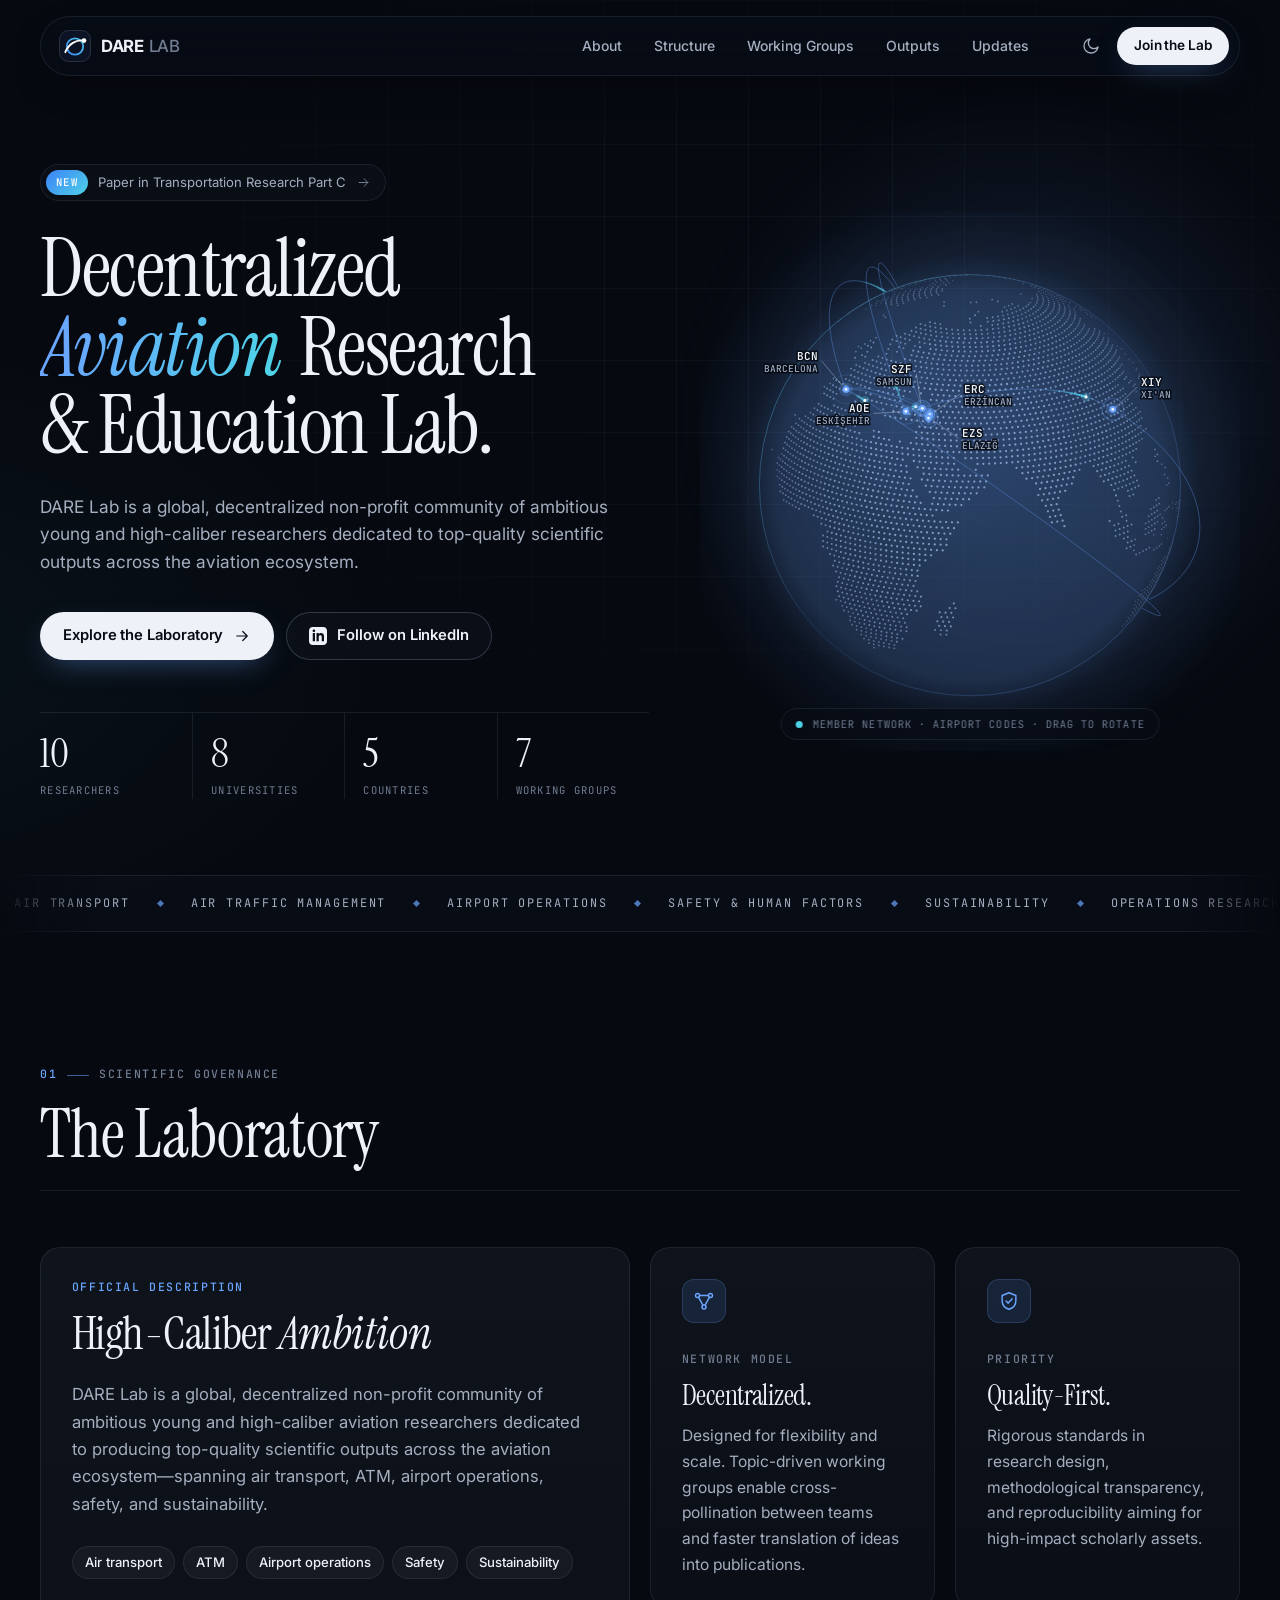
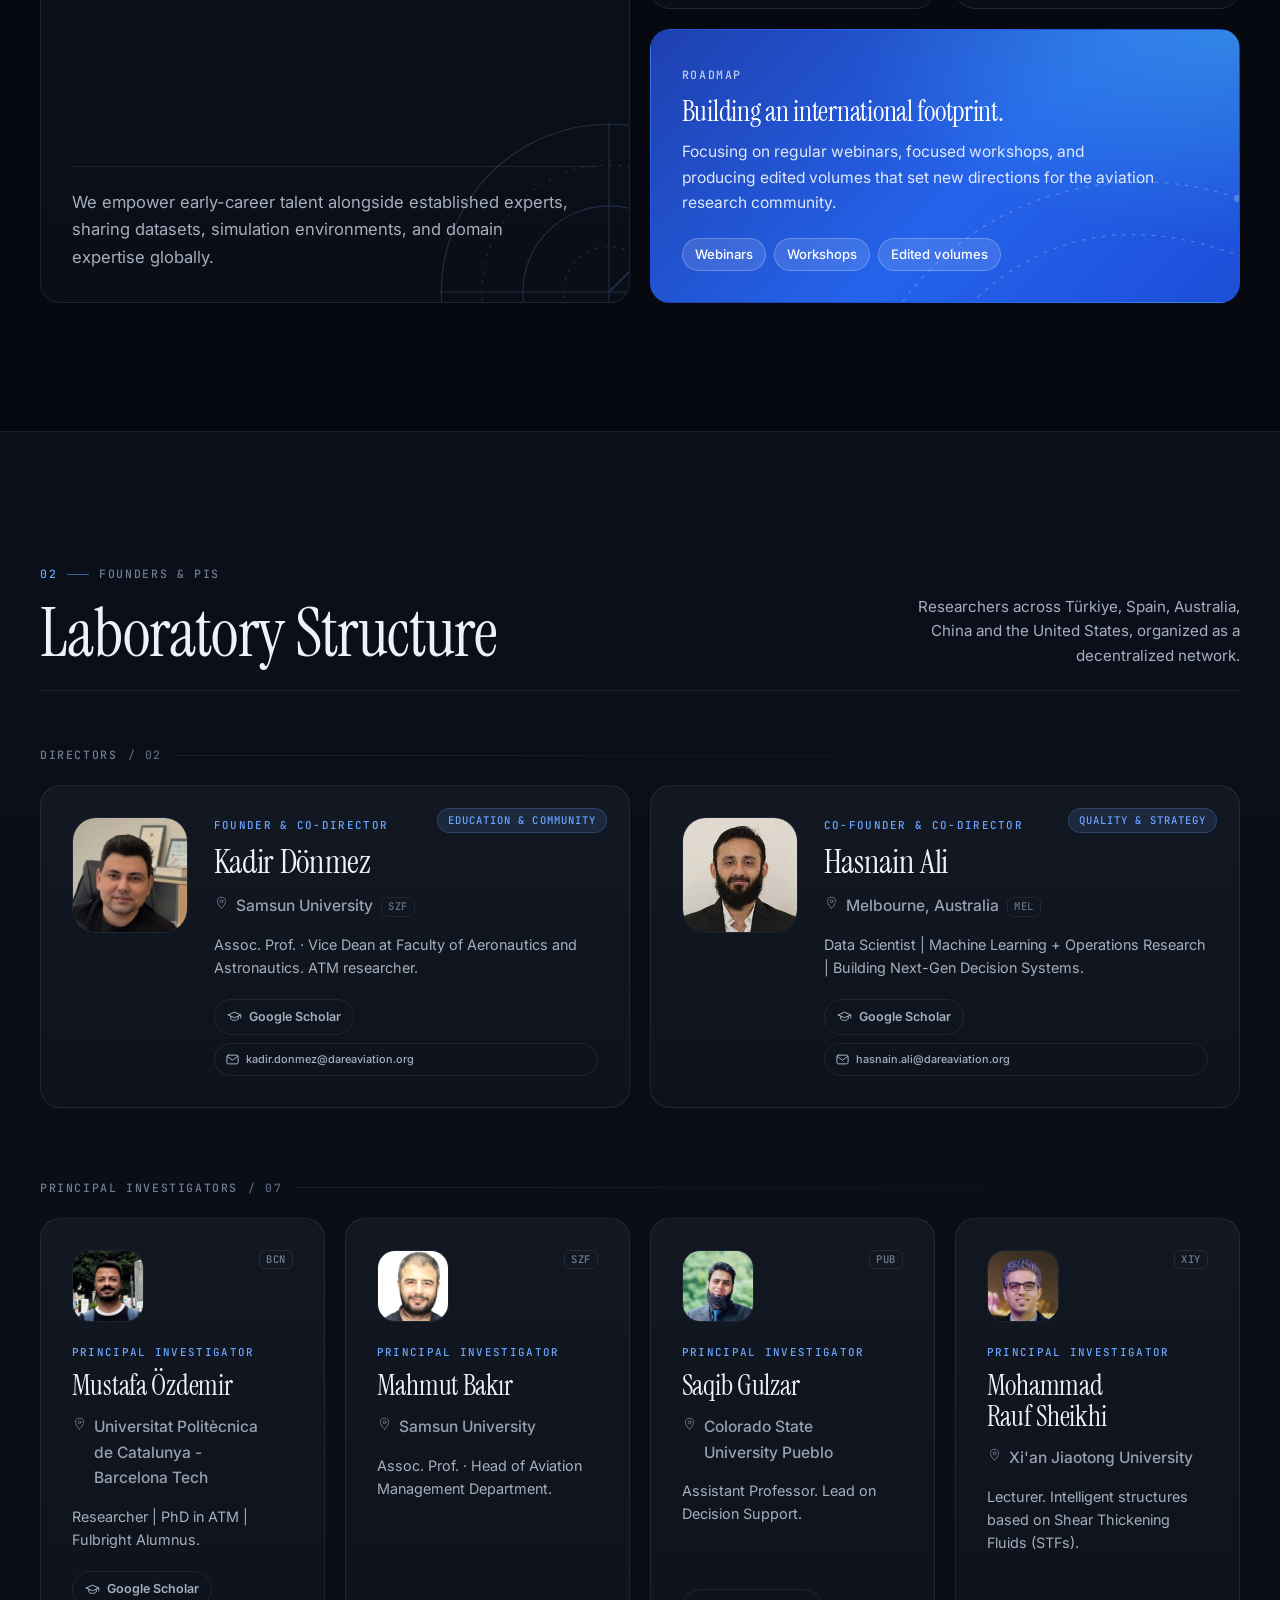
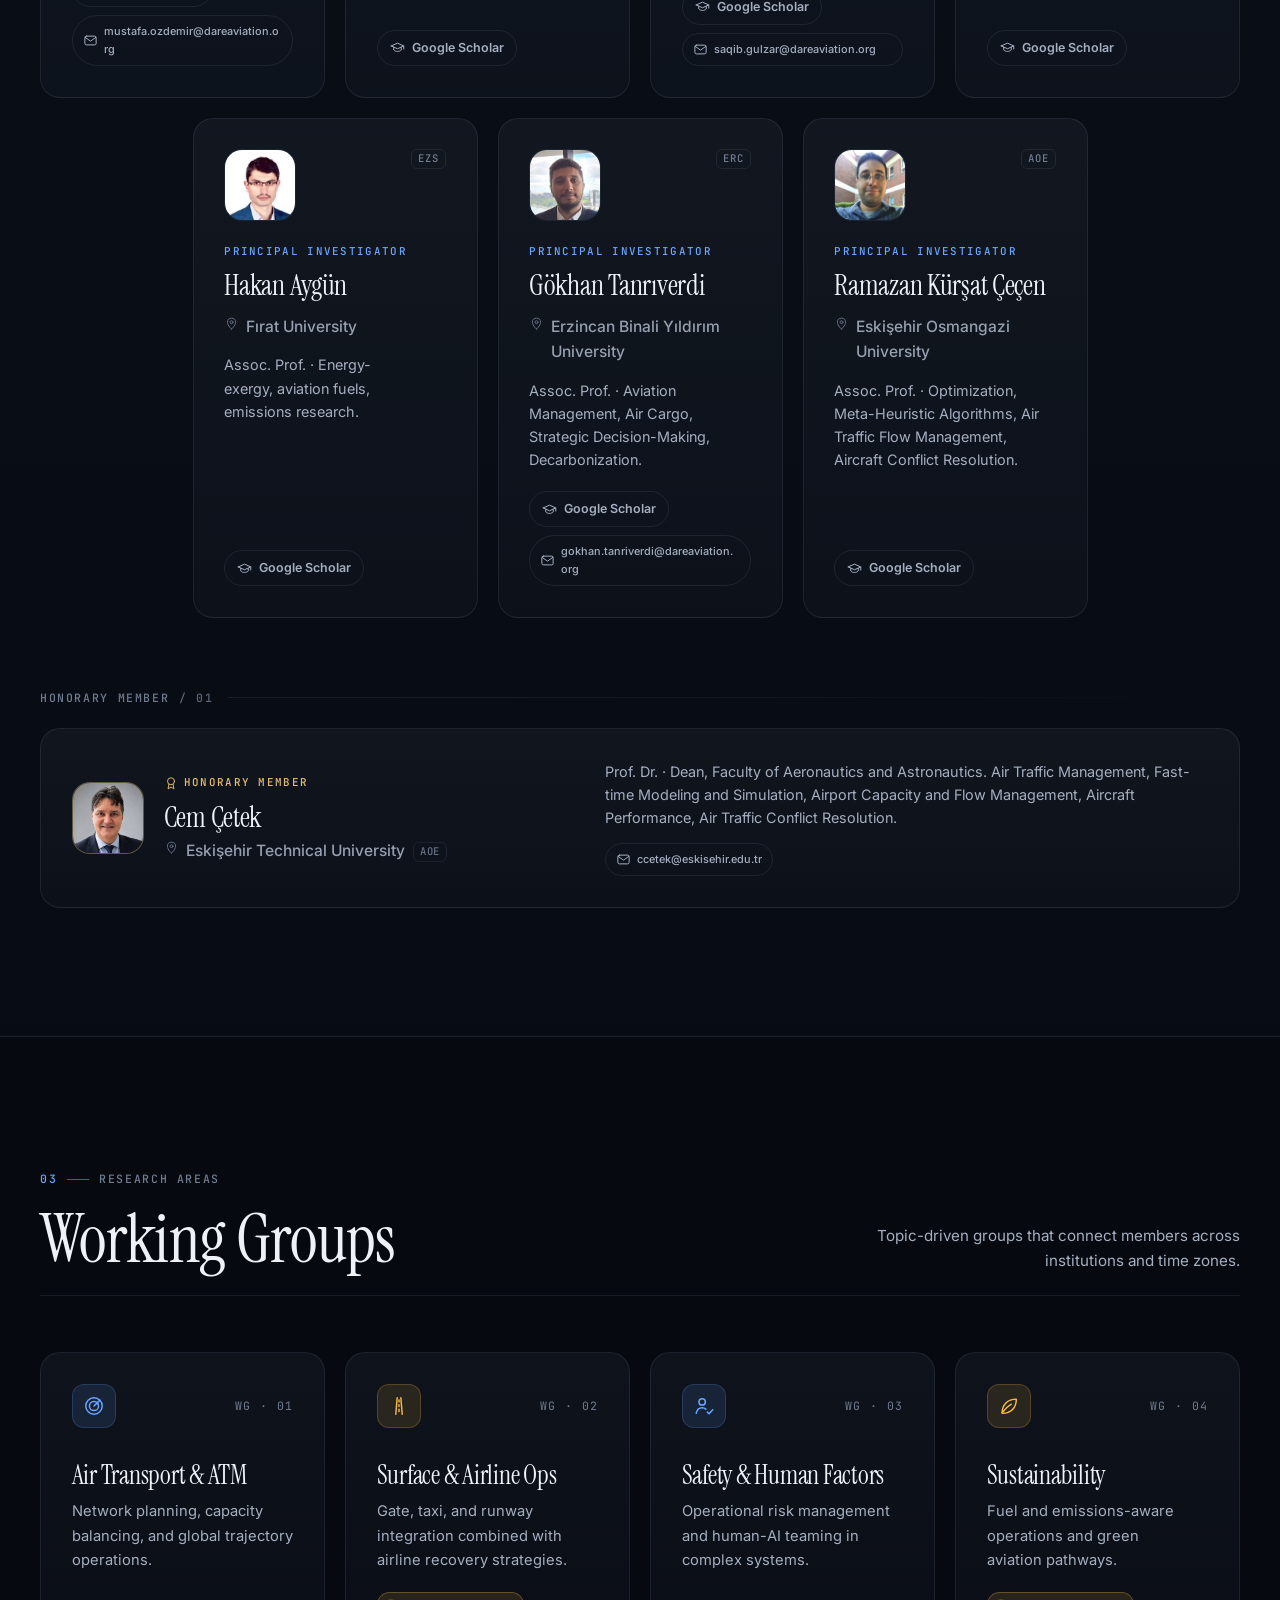
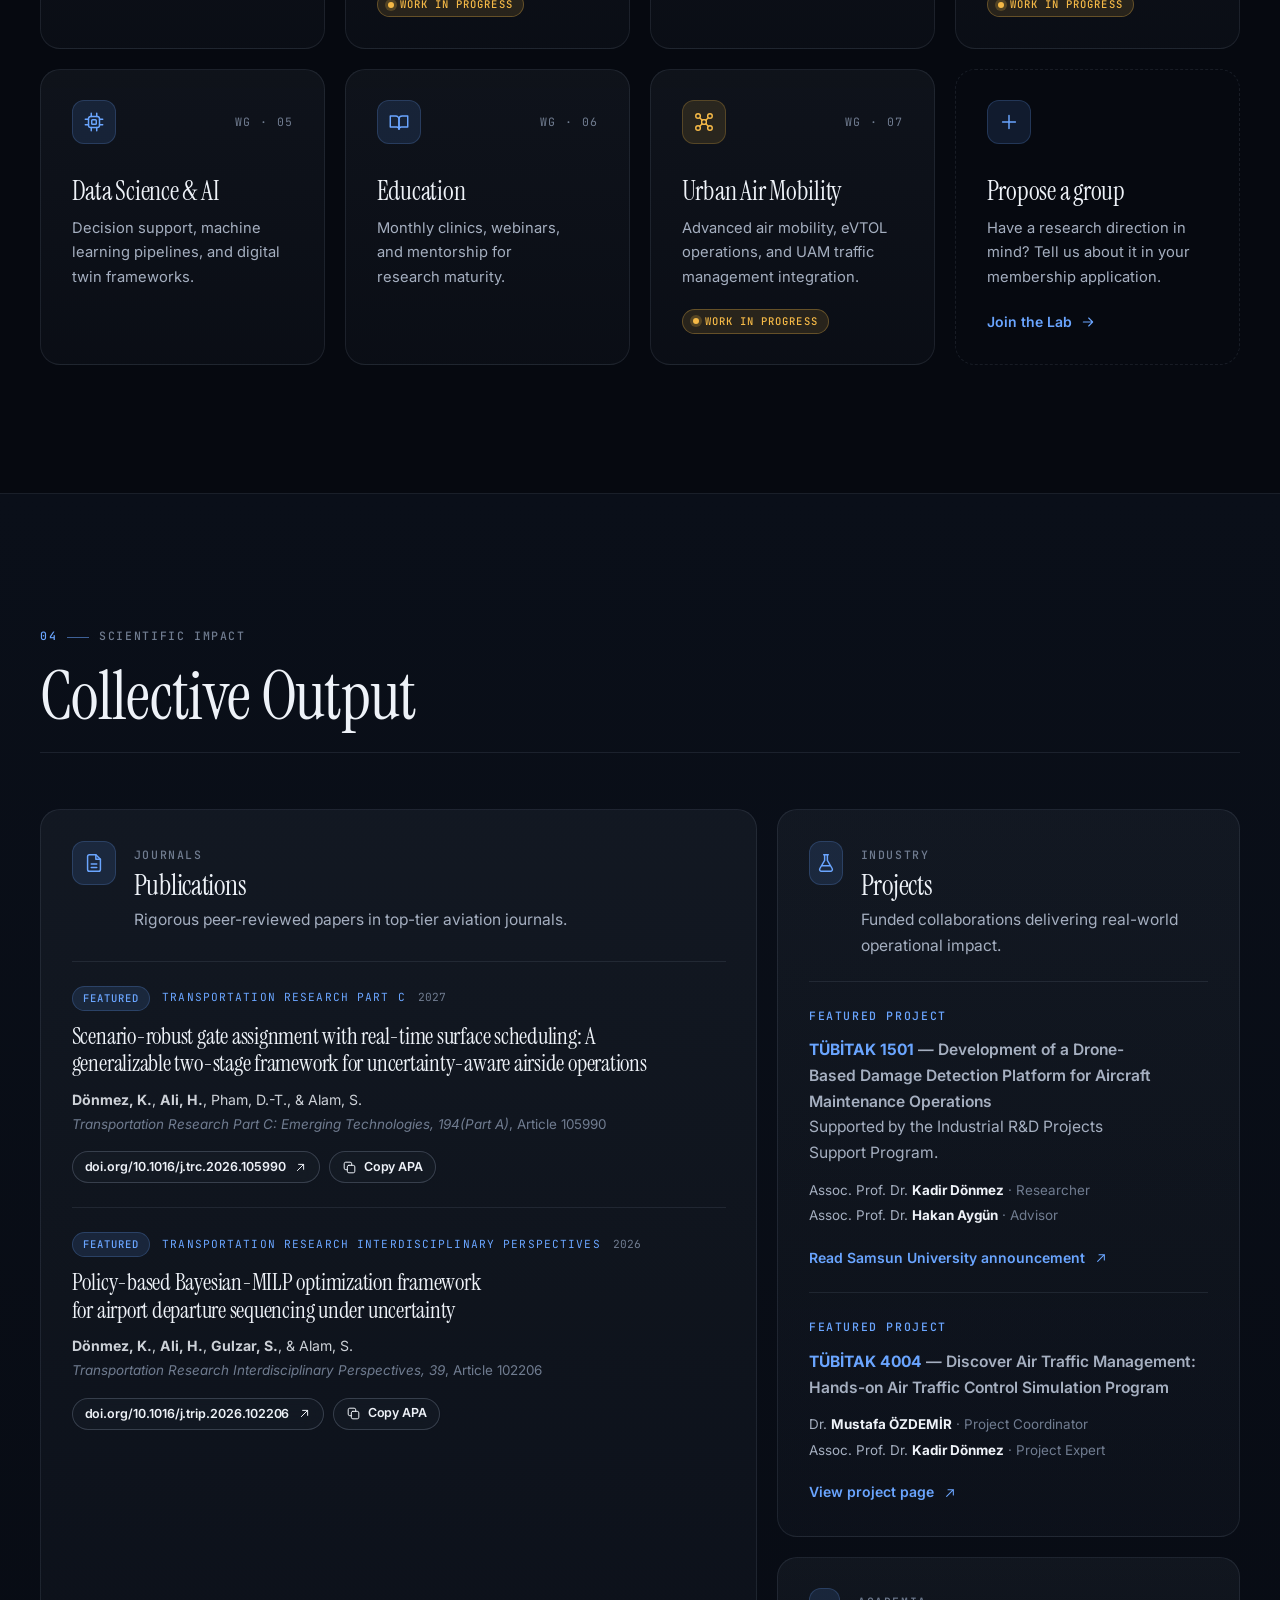
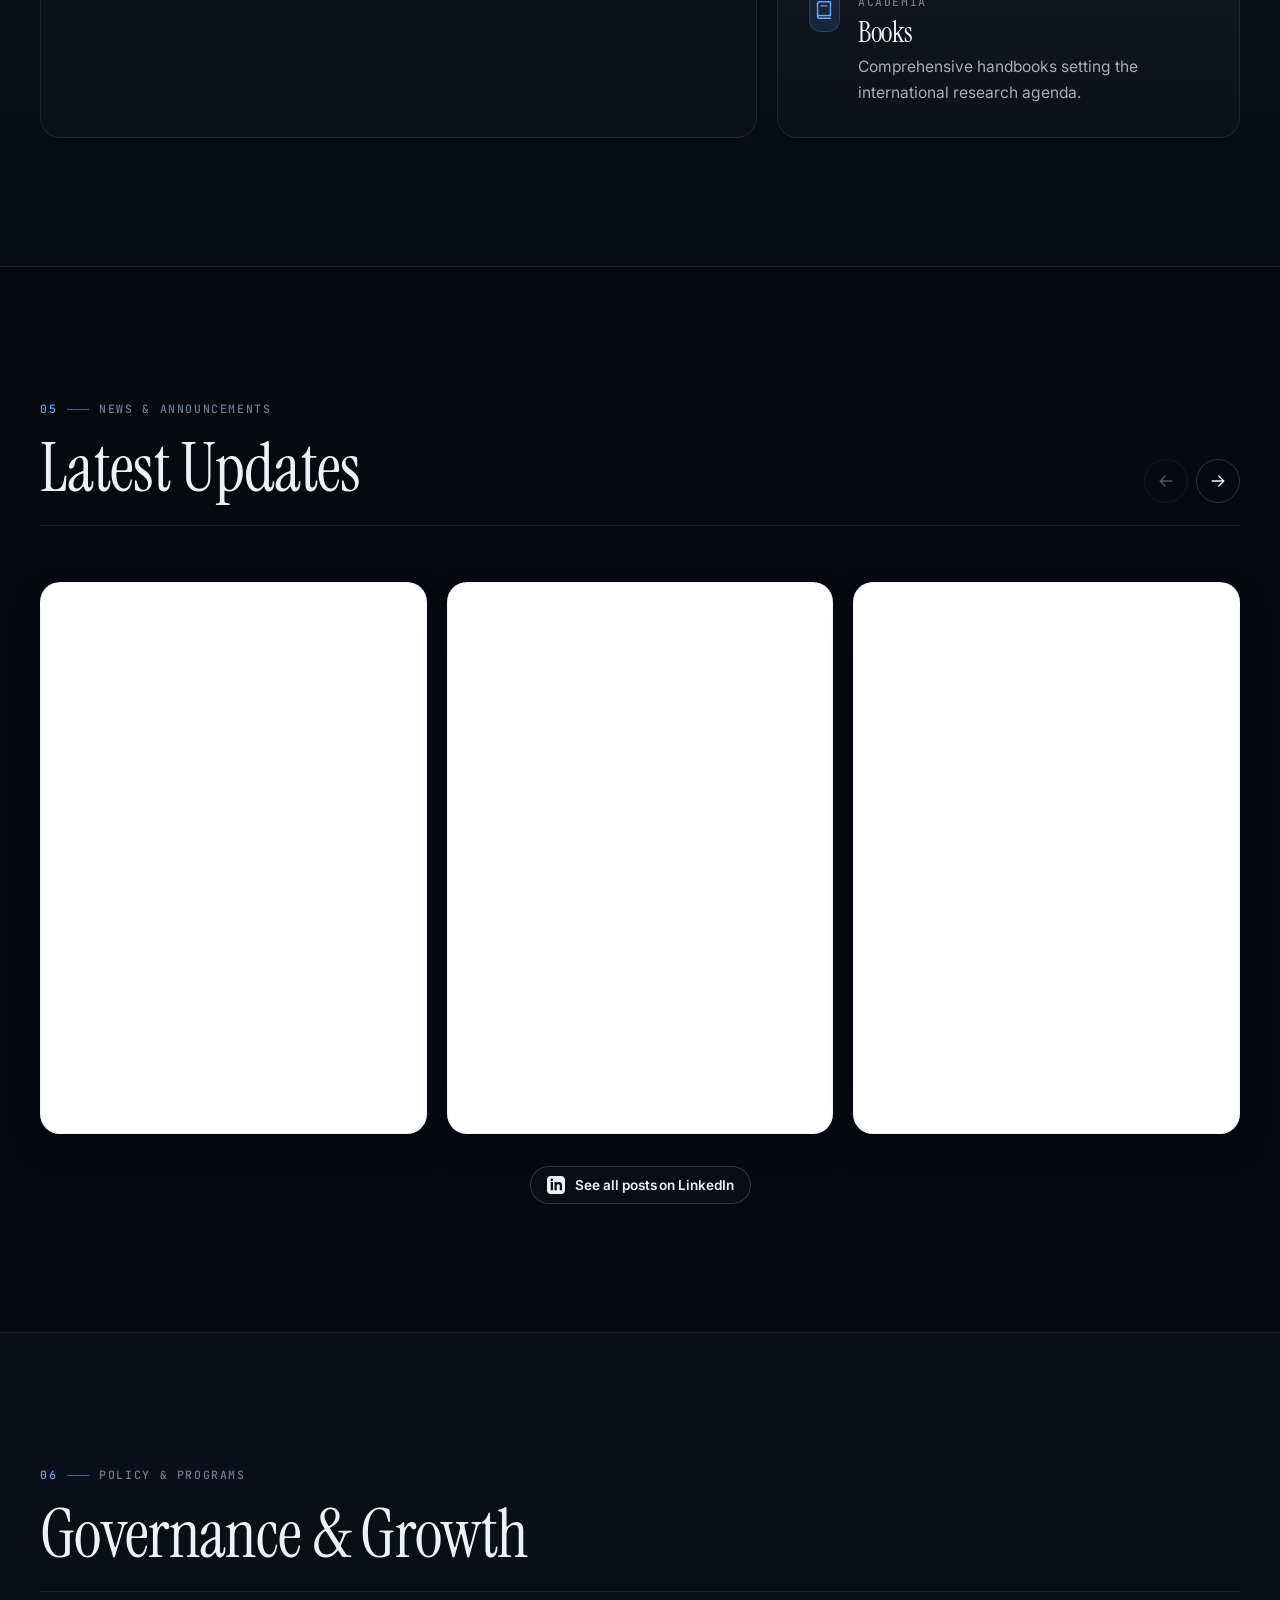
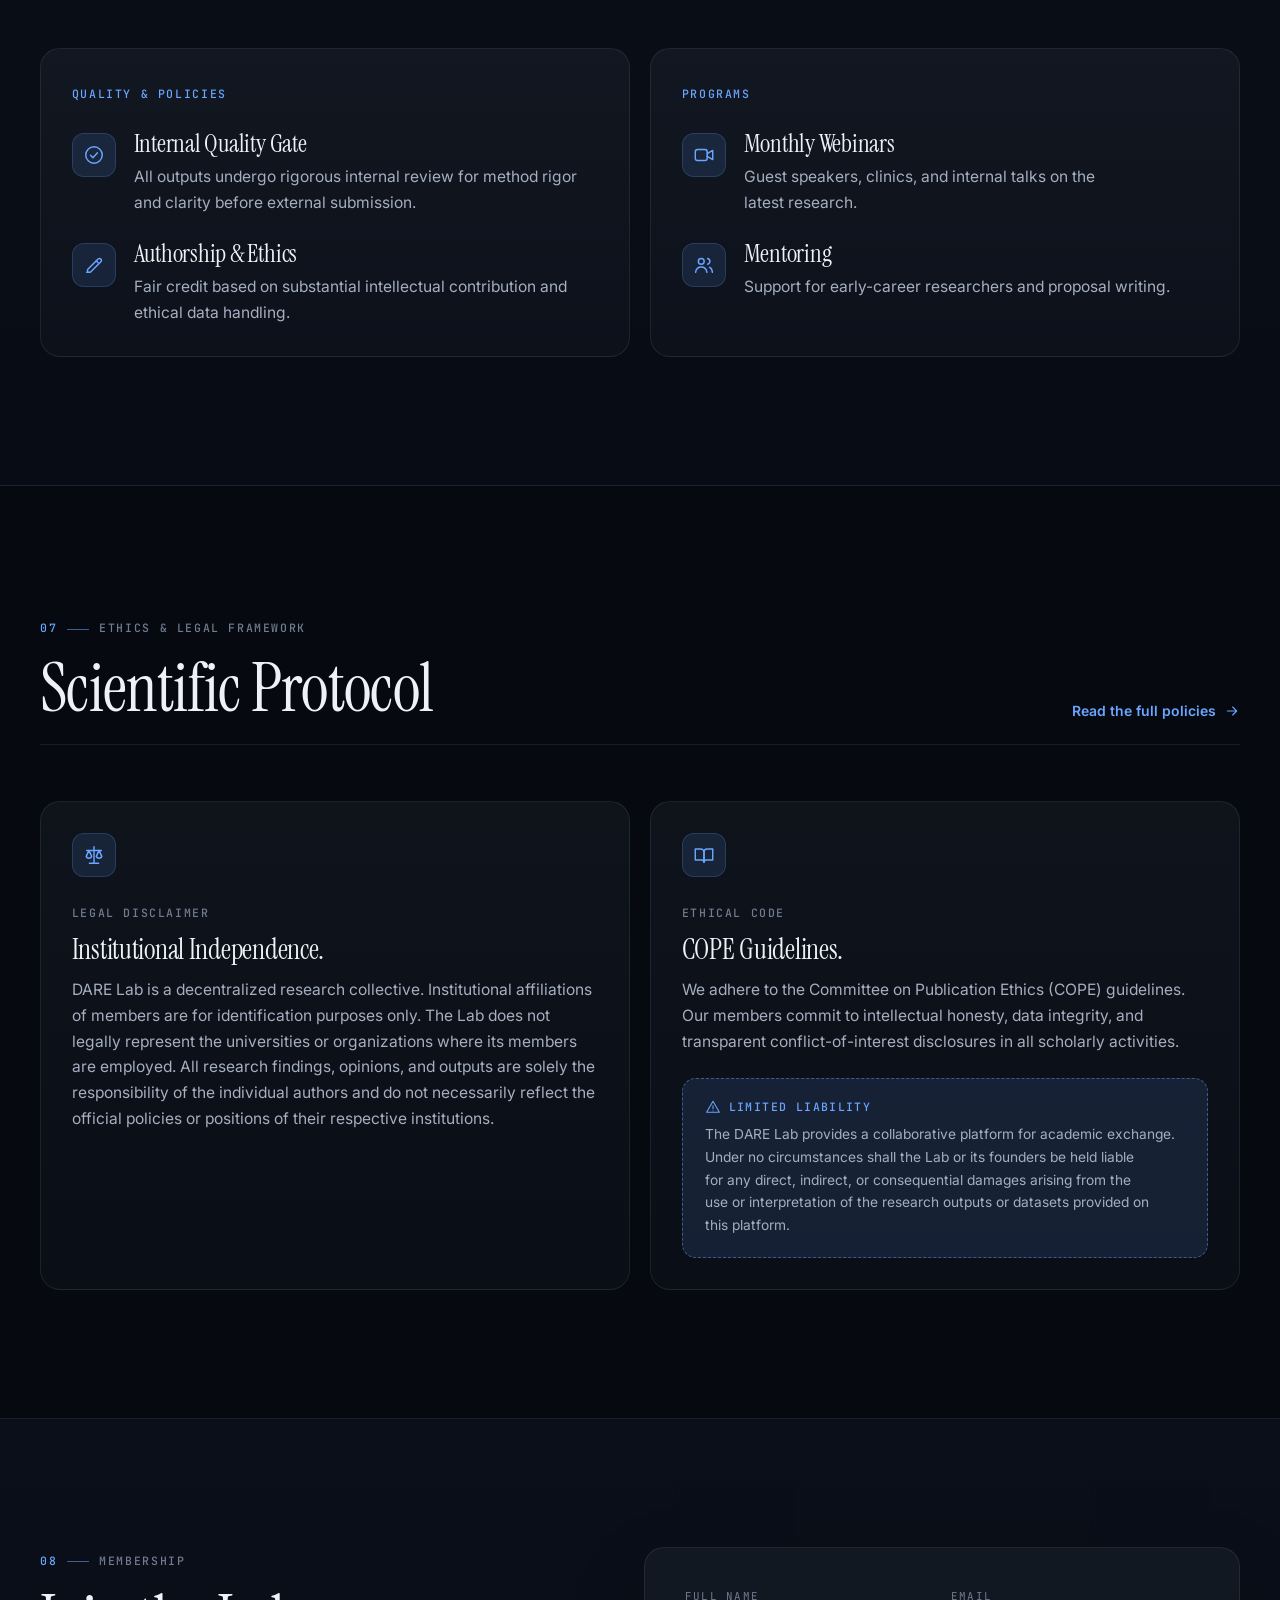
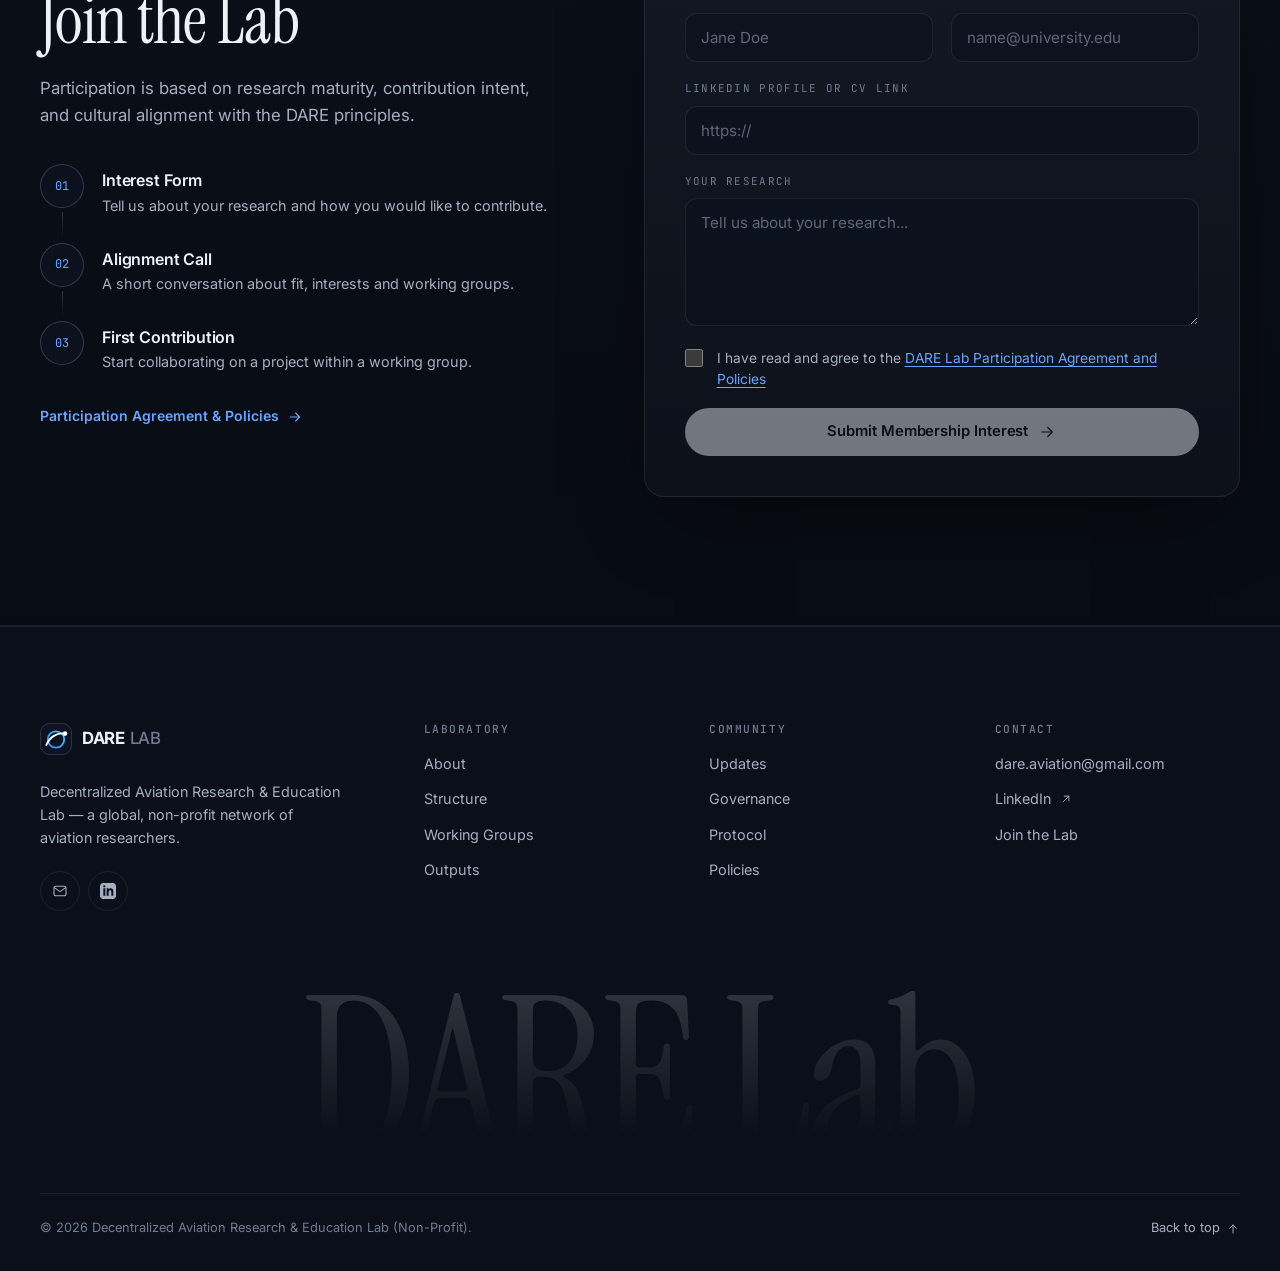
==== commit c2541d39: "email fonts" ====
--- a/index.html
+++ b/index.html
@@ -56,7 +56,7 @@
         href="https://fonts.googleapis.com/css2?family=Instrument+Serif:ital@0;1&family=Inter:wght@400;500;600;700&family=JetBrains+Mono:wght@400;500&display=swap"
         rel="stylesheet">
 
-    <link rel="stylesheet" href="styles/main.css?v=20261122-1">
+    <link rel="stylesheet" href="styles/main.css?v=20261122-2">
 
     <!-- Structured data -->
     <script type="application/ld+json">
--- a/styles/main.css
+++ b/styles/main.css
@@ -1352,6 +1352,13 @@
     height: 15px;
 }
 
+.member__links a[href^="mailto:"] {
+    font-size: 0.68rem;
+    font-weight: 500;
+    gap: 6px;
+    padding-inline: 10px;
+}
+
 .member__email {
     flex-basis: 100%;
     min-width: 0;
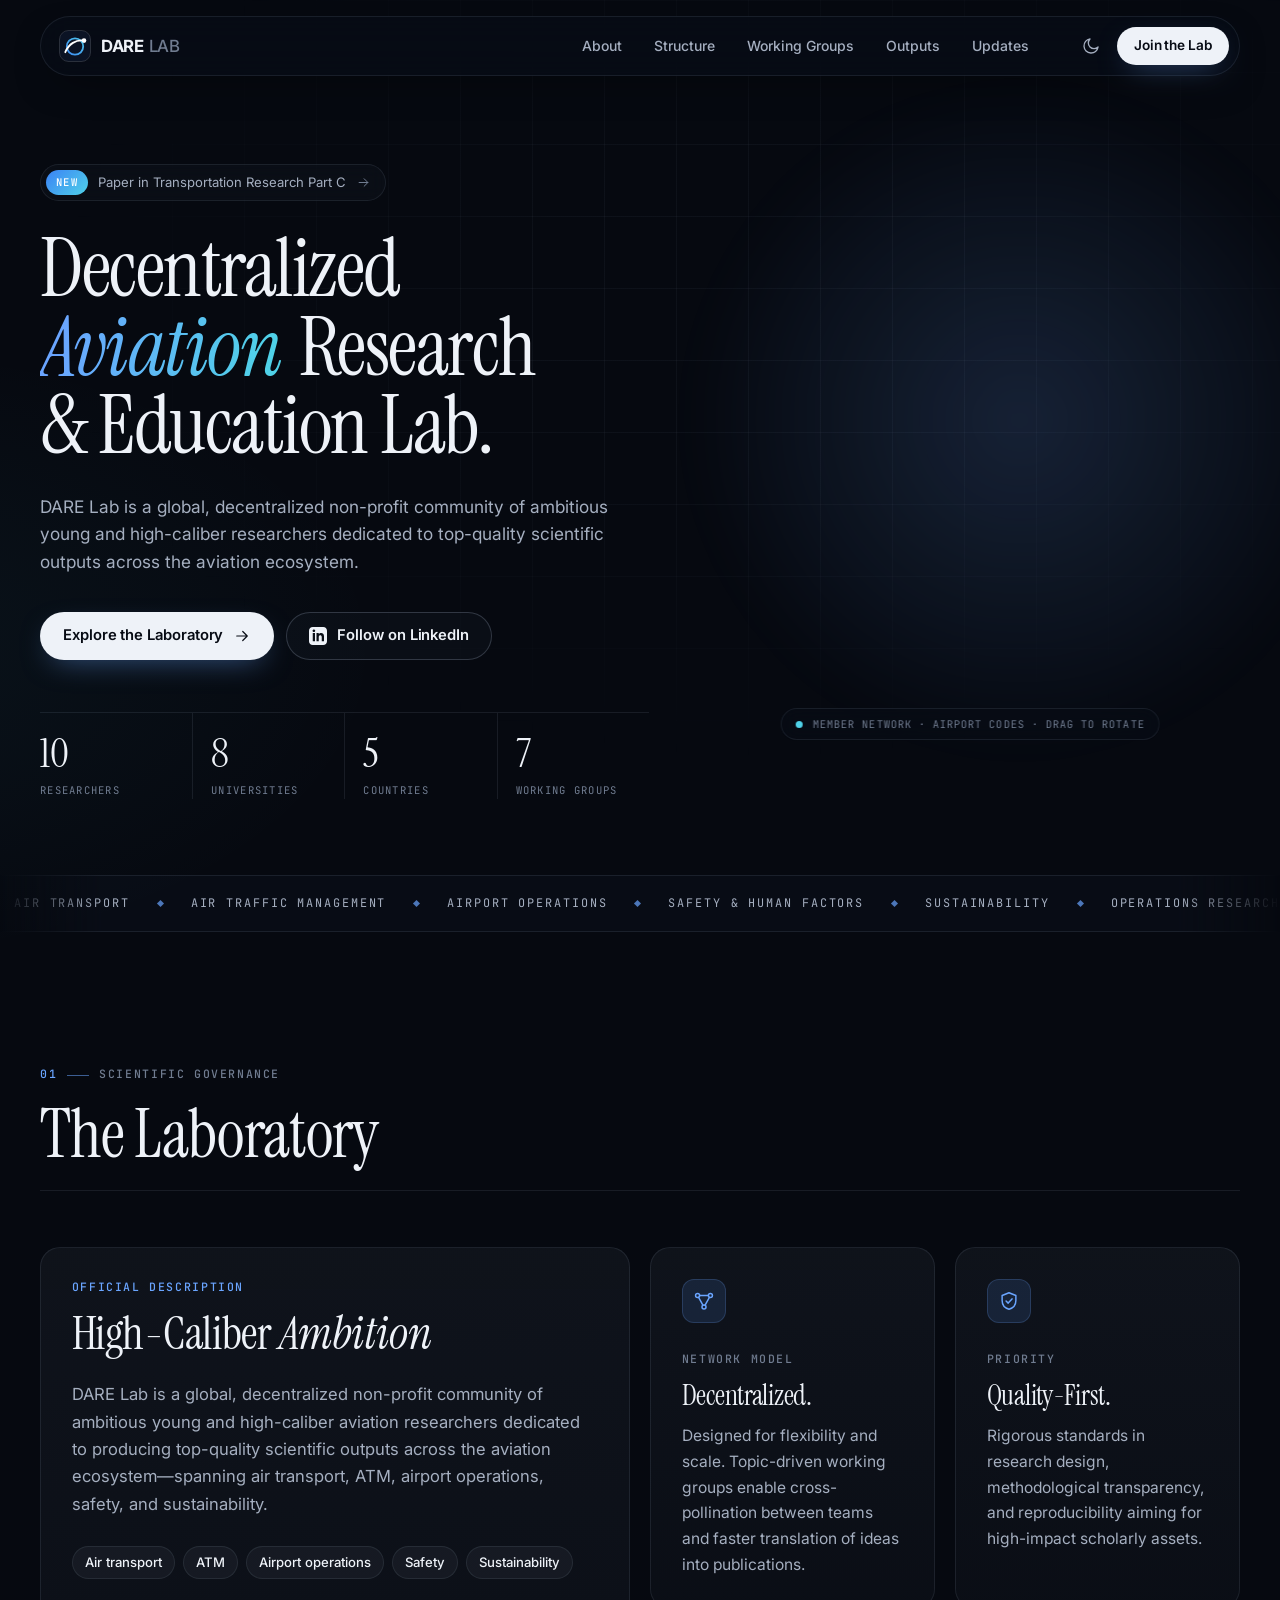
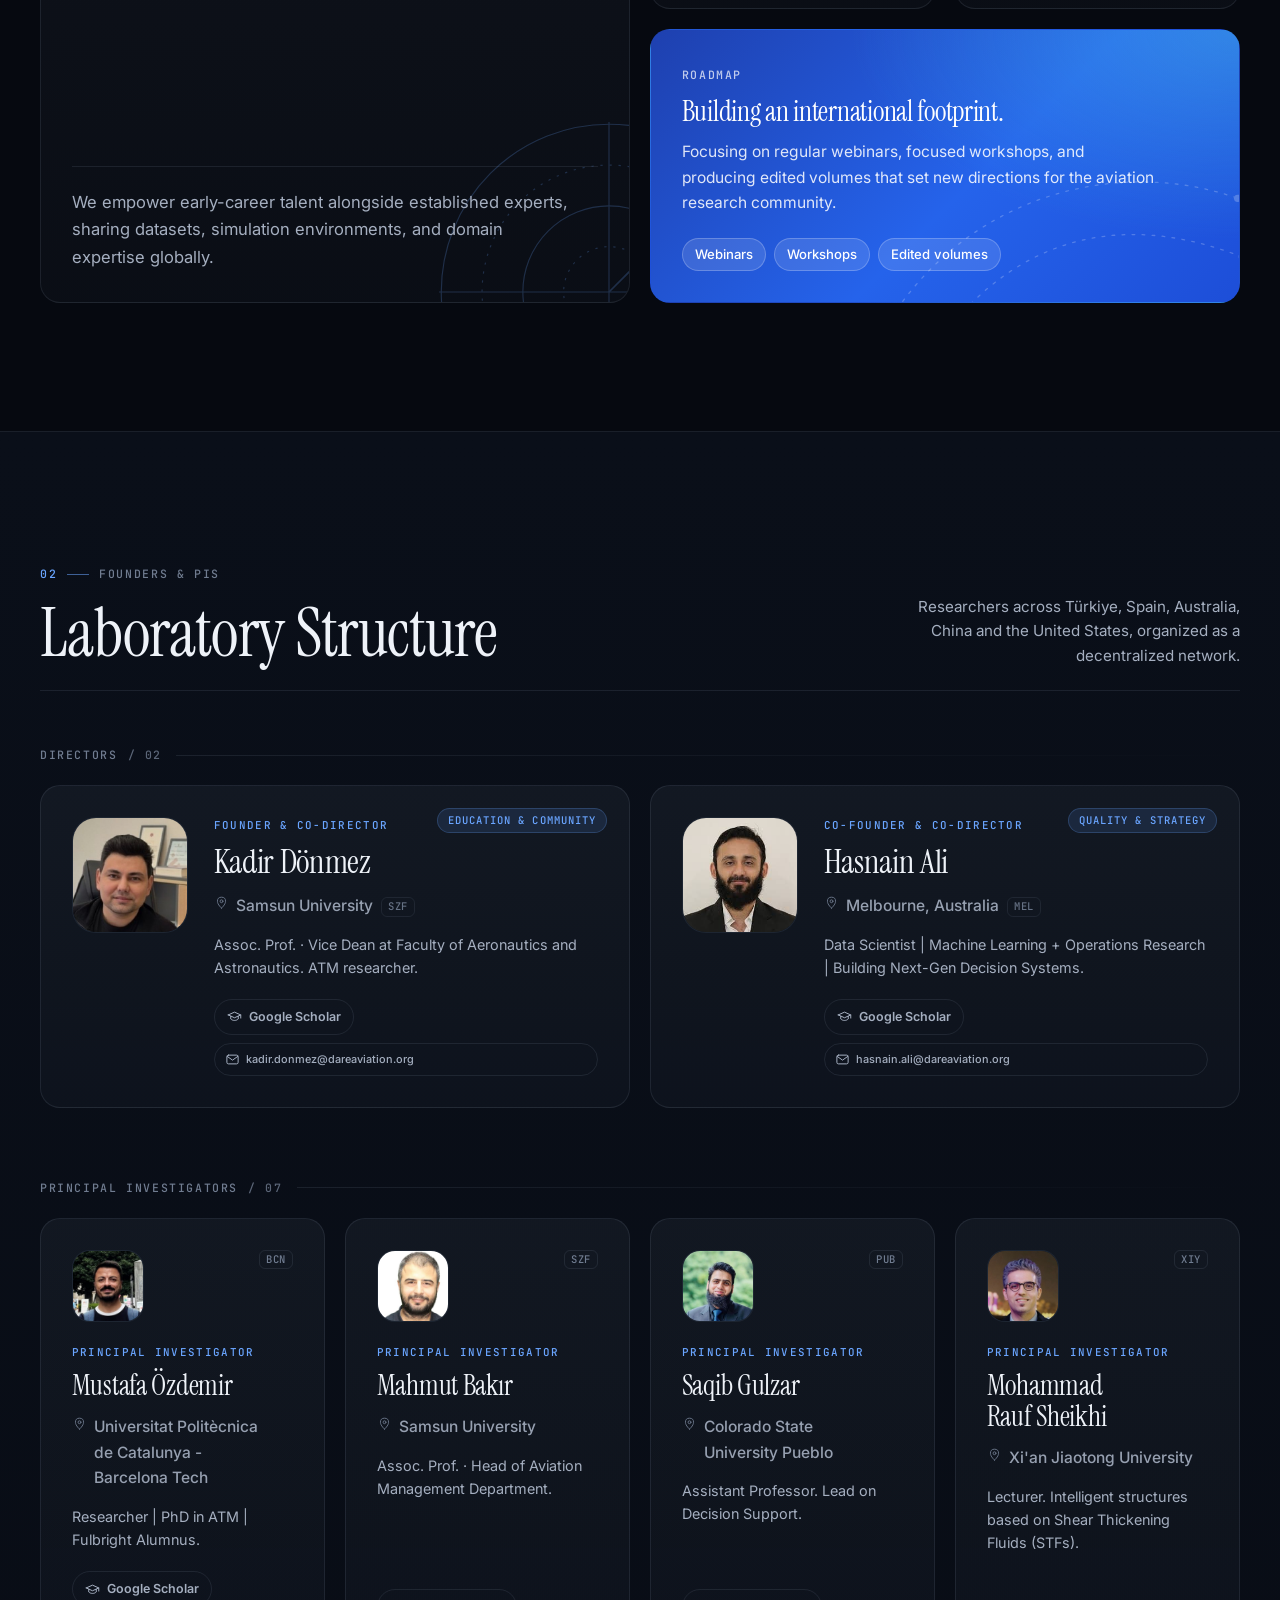
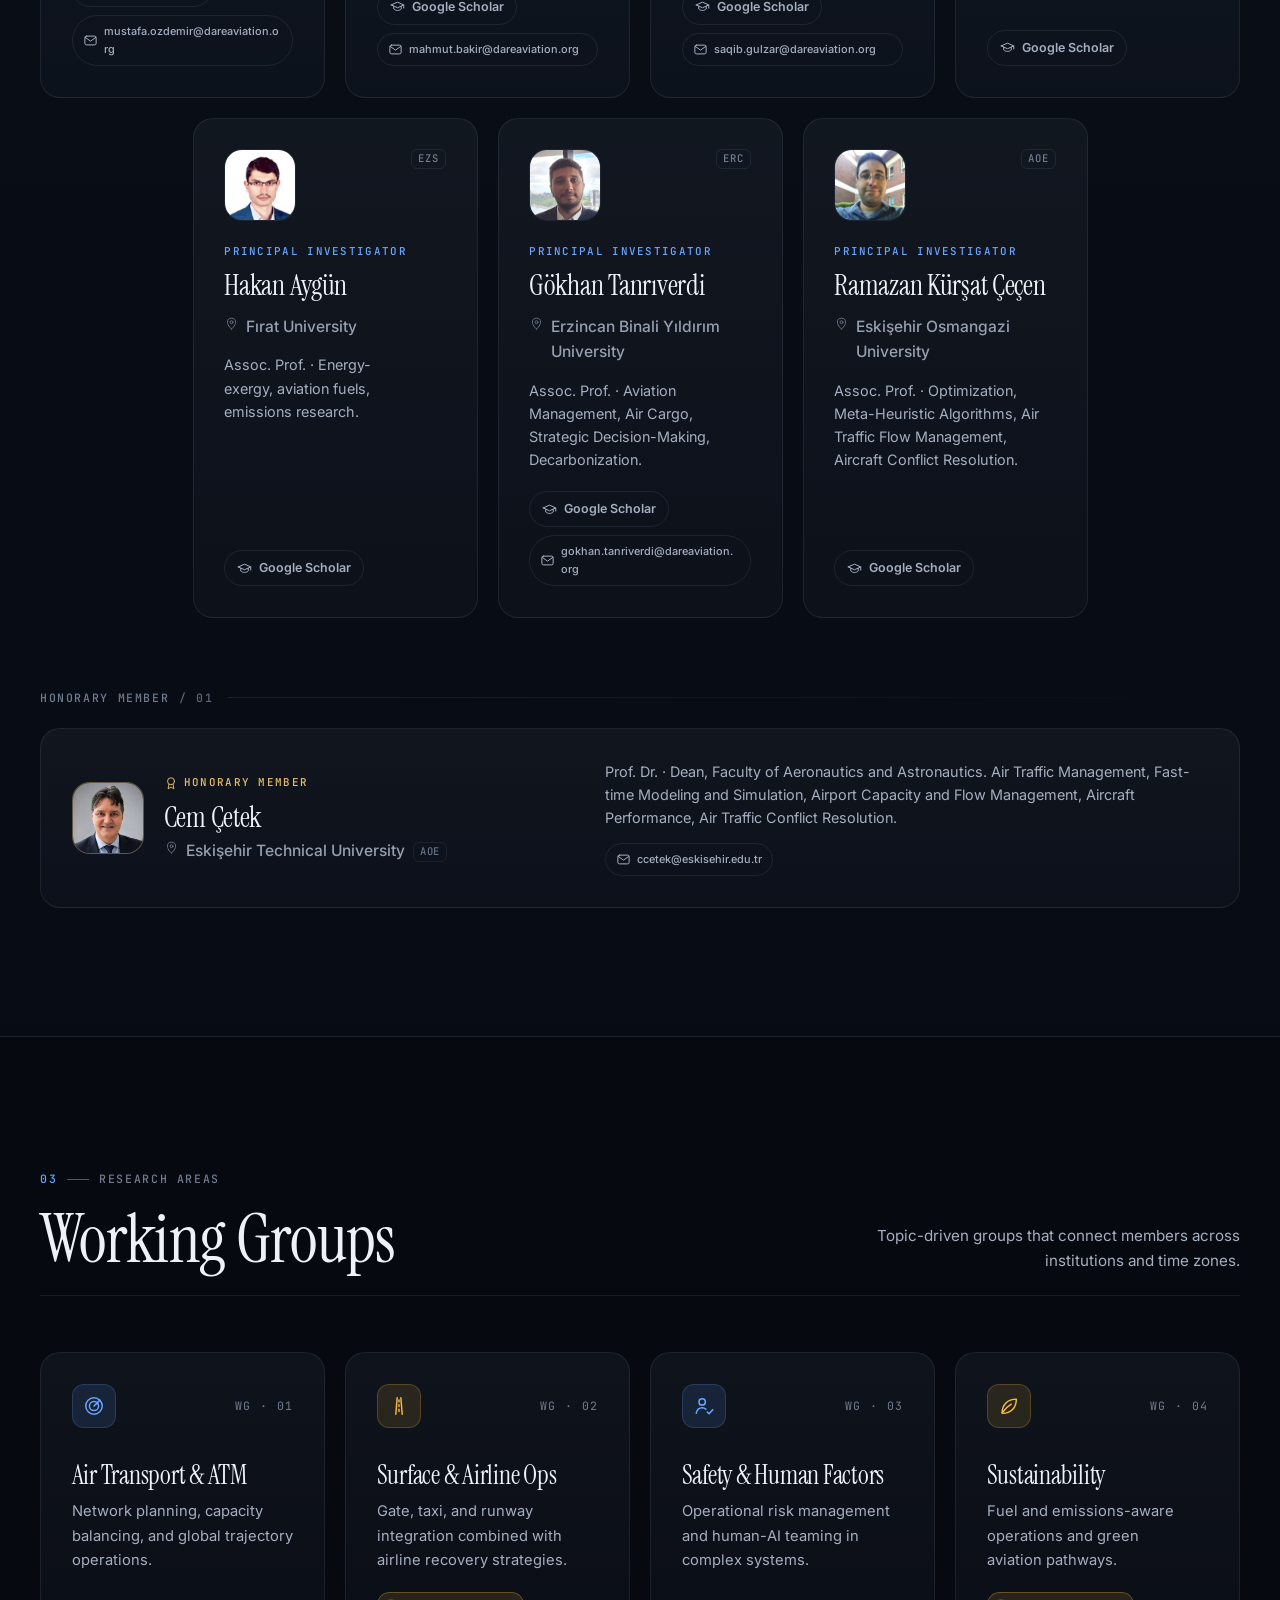
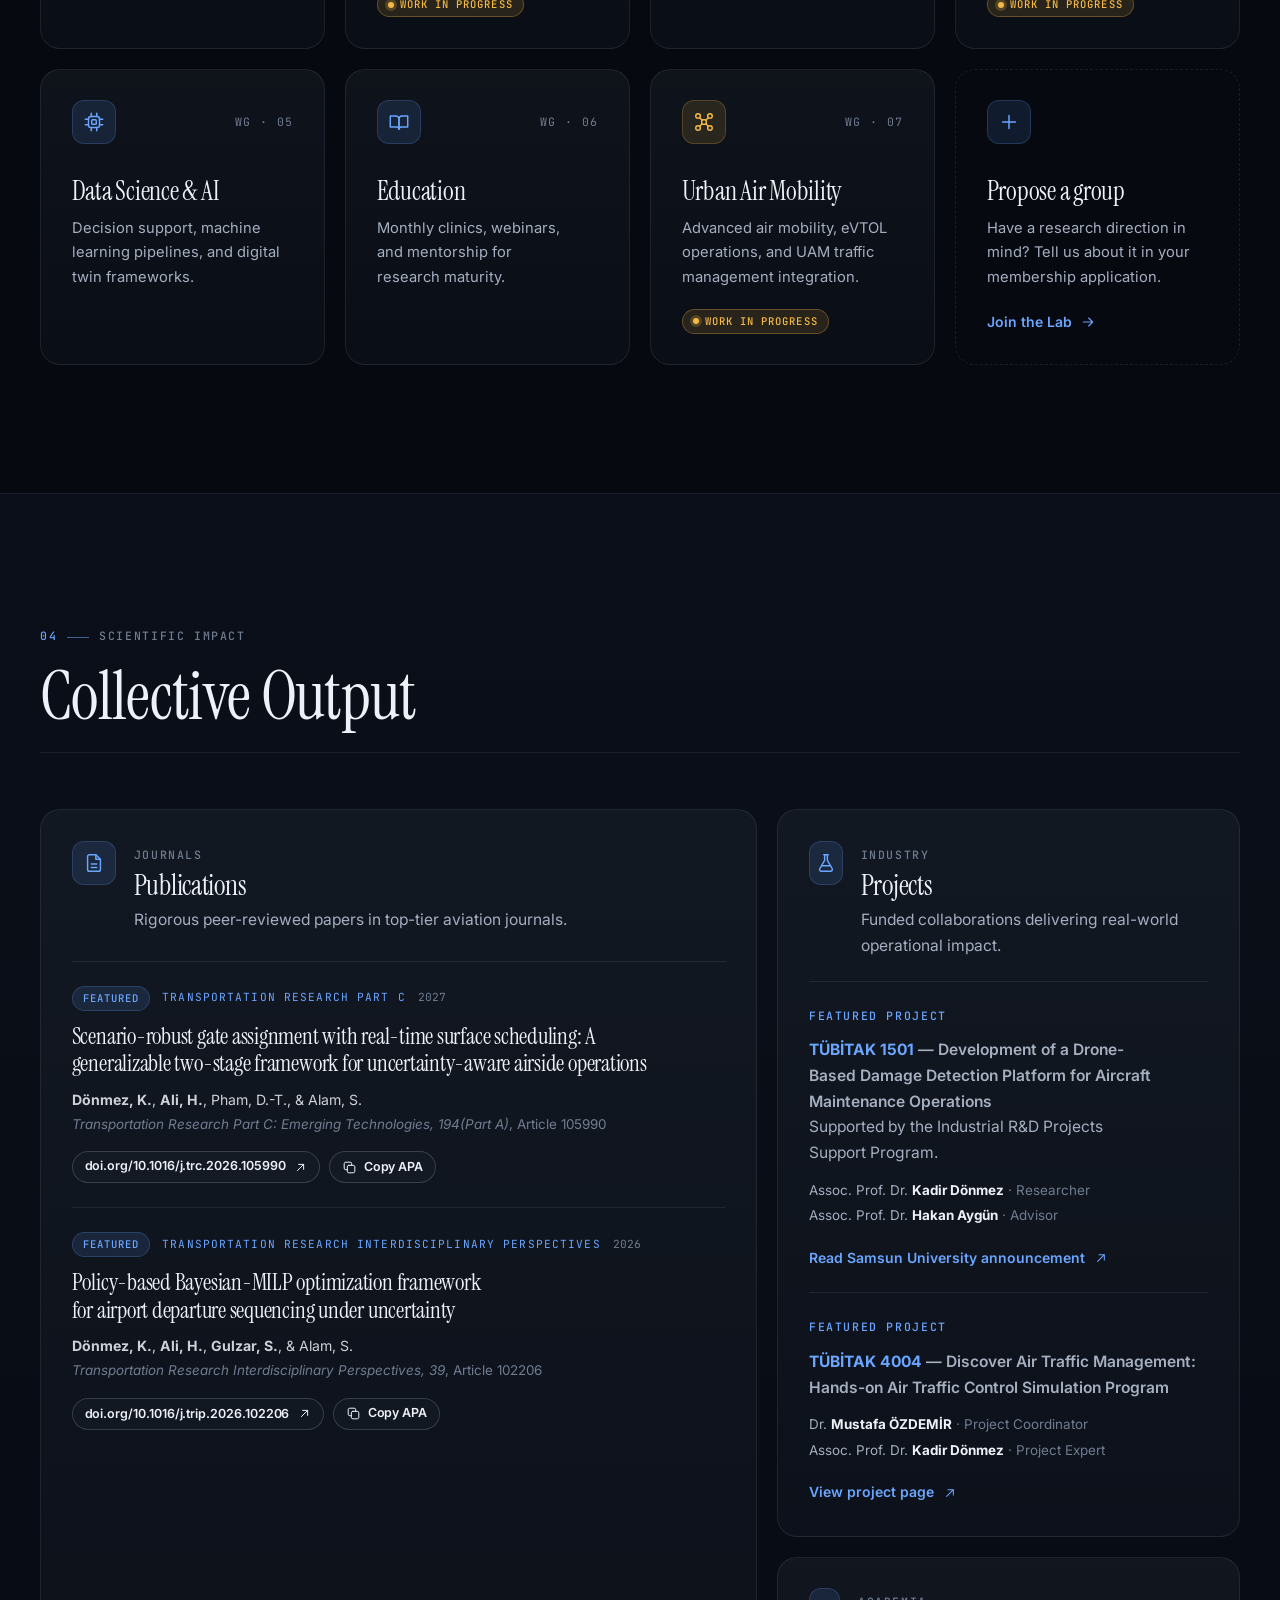
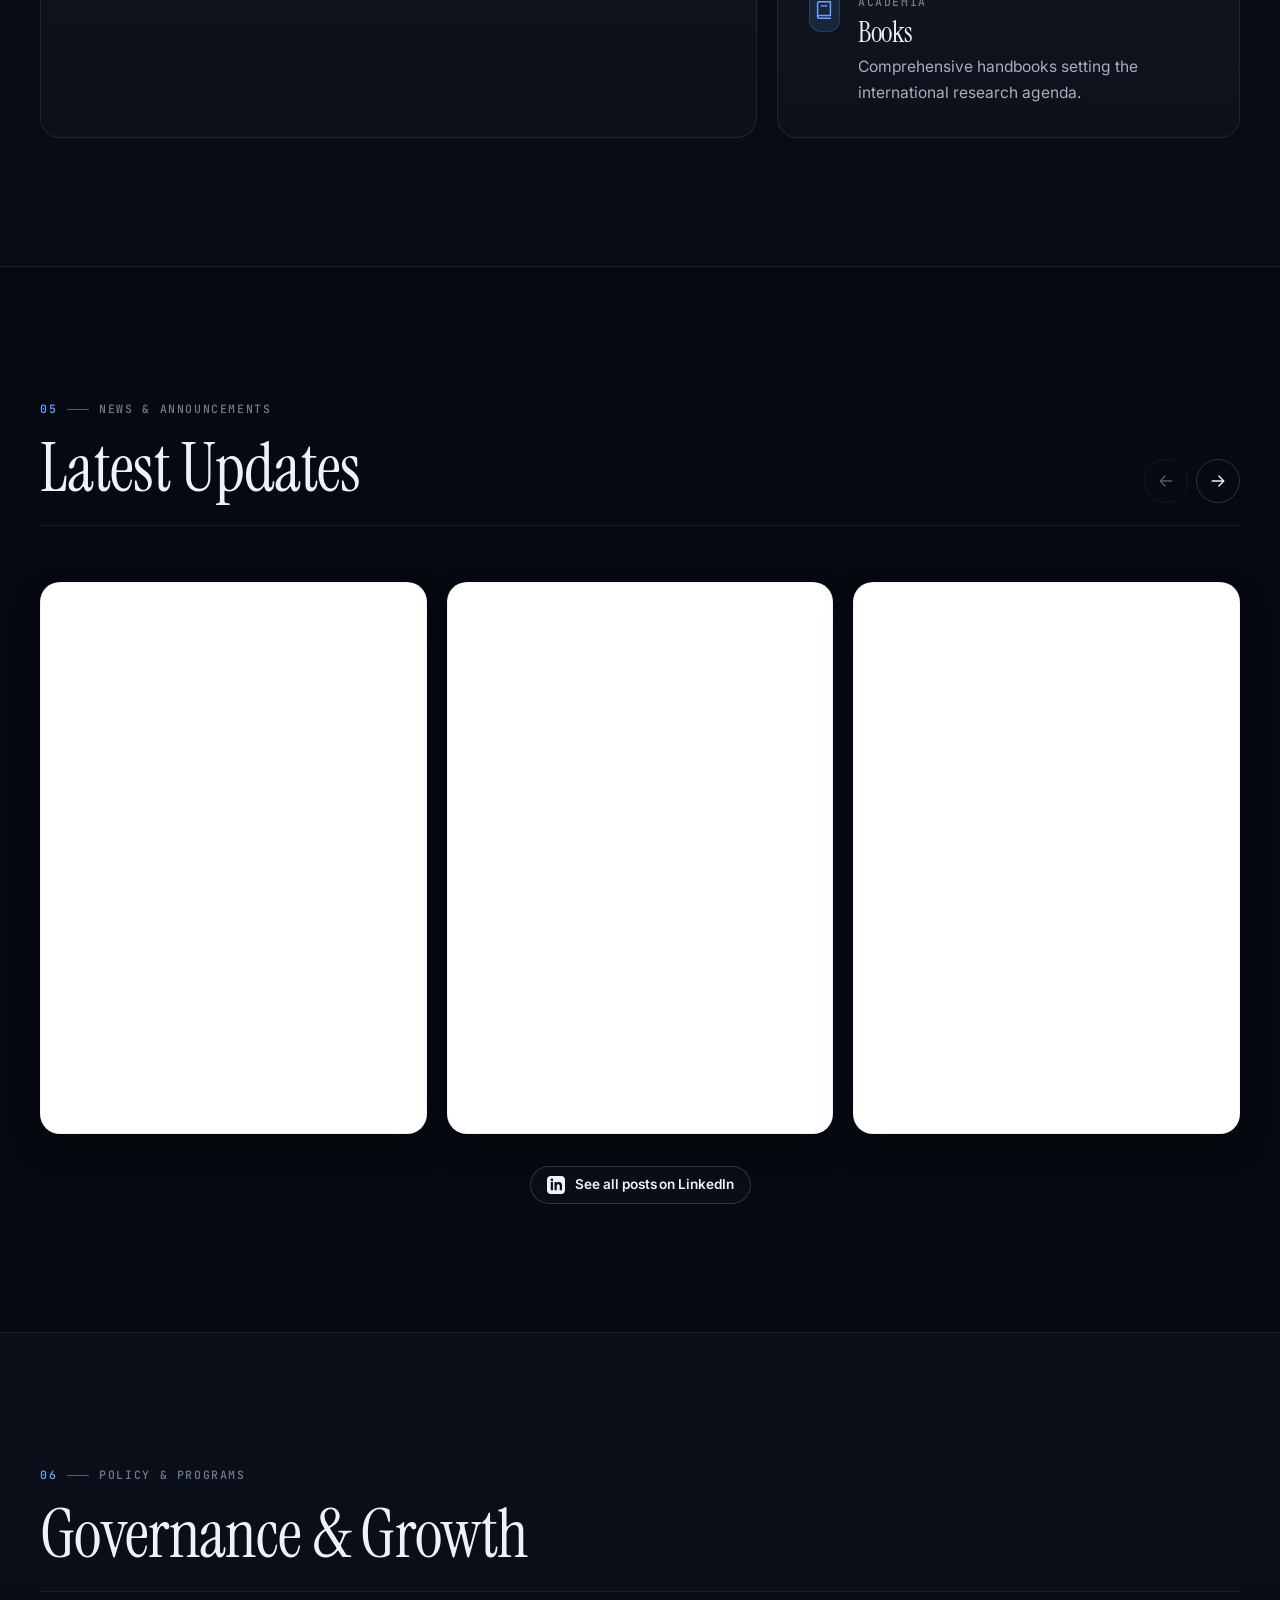
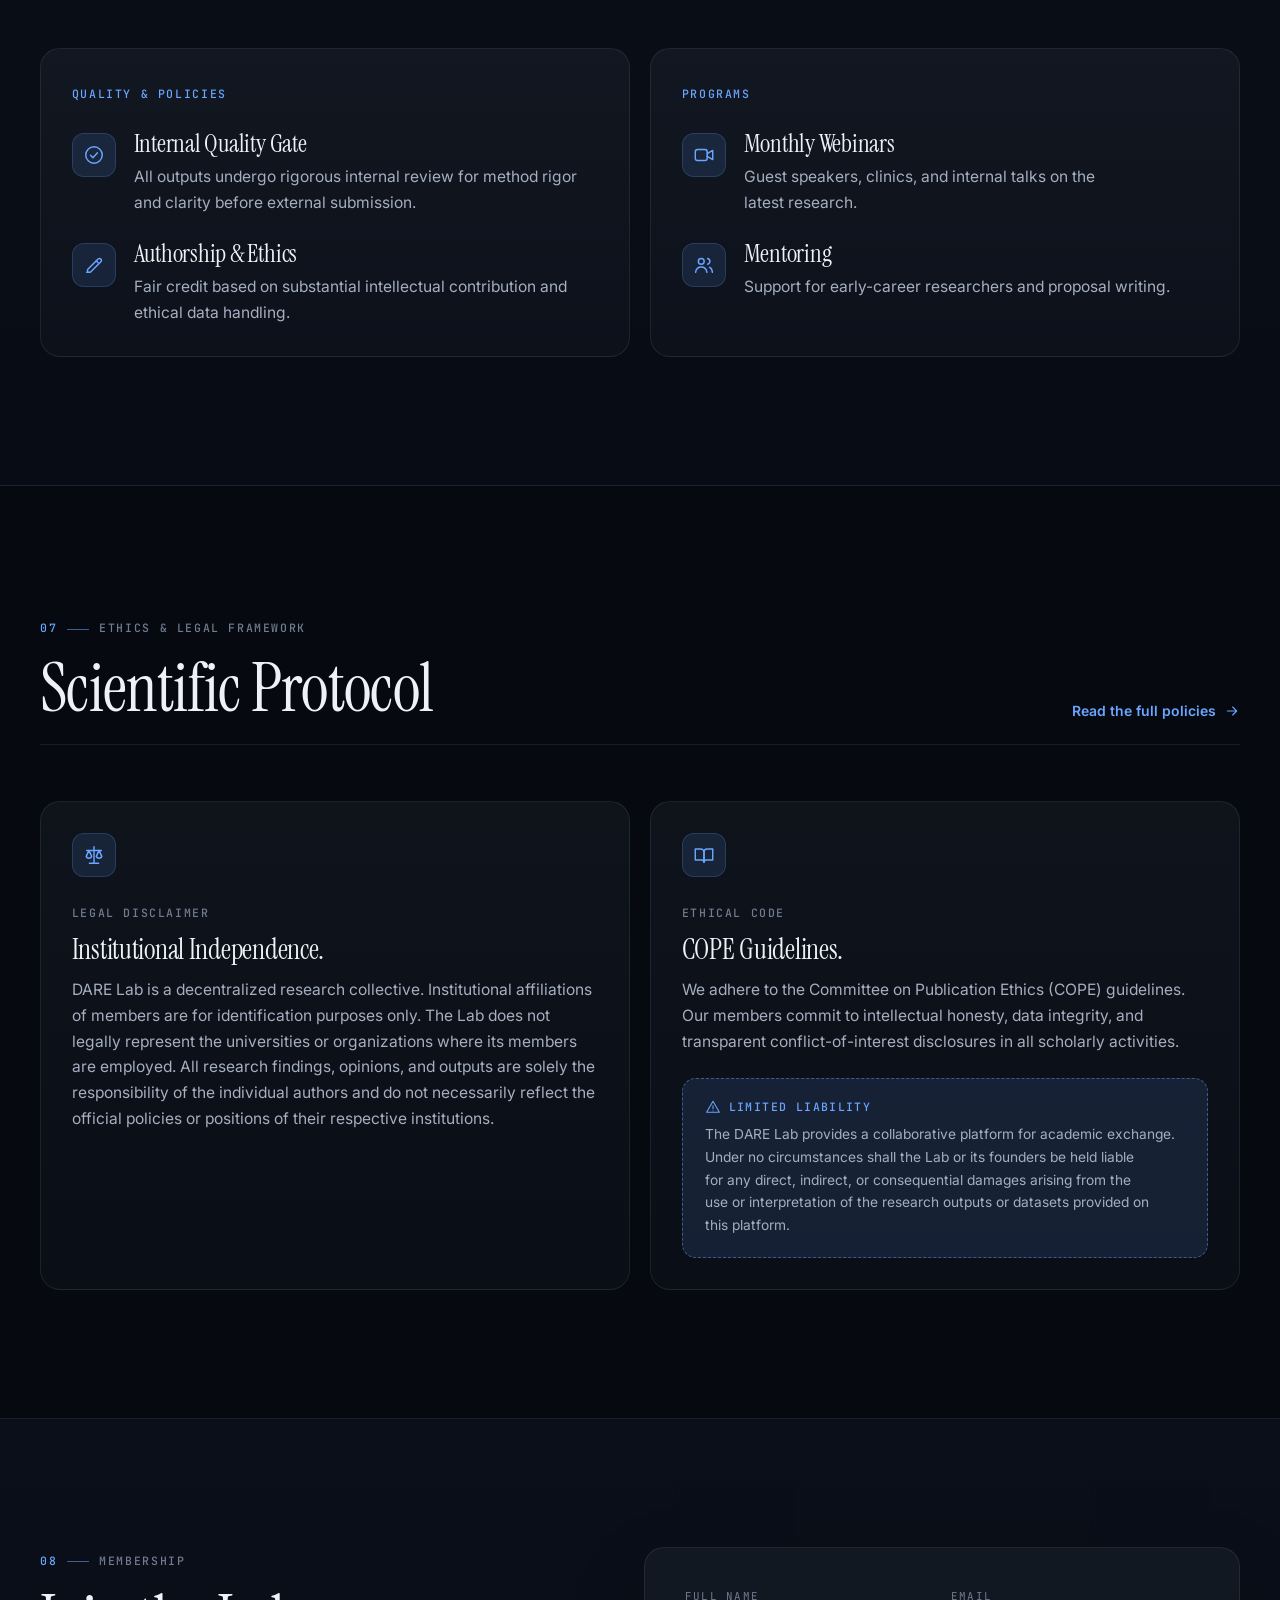
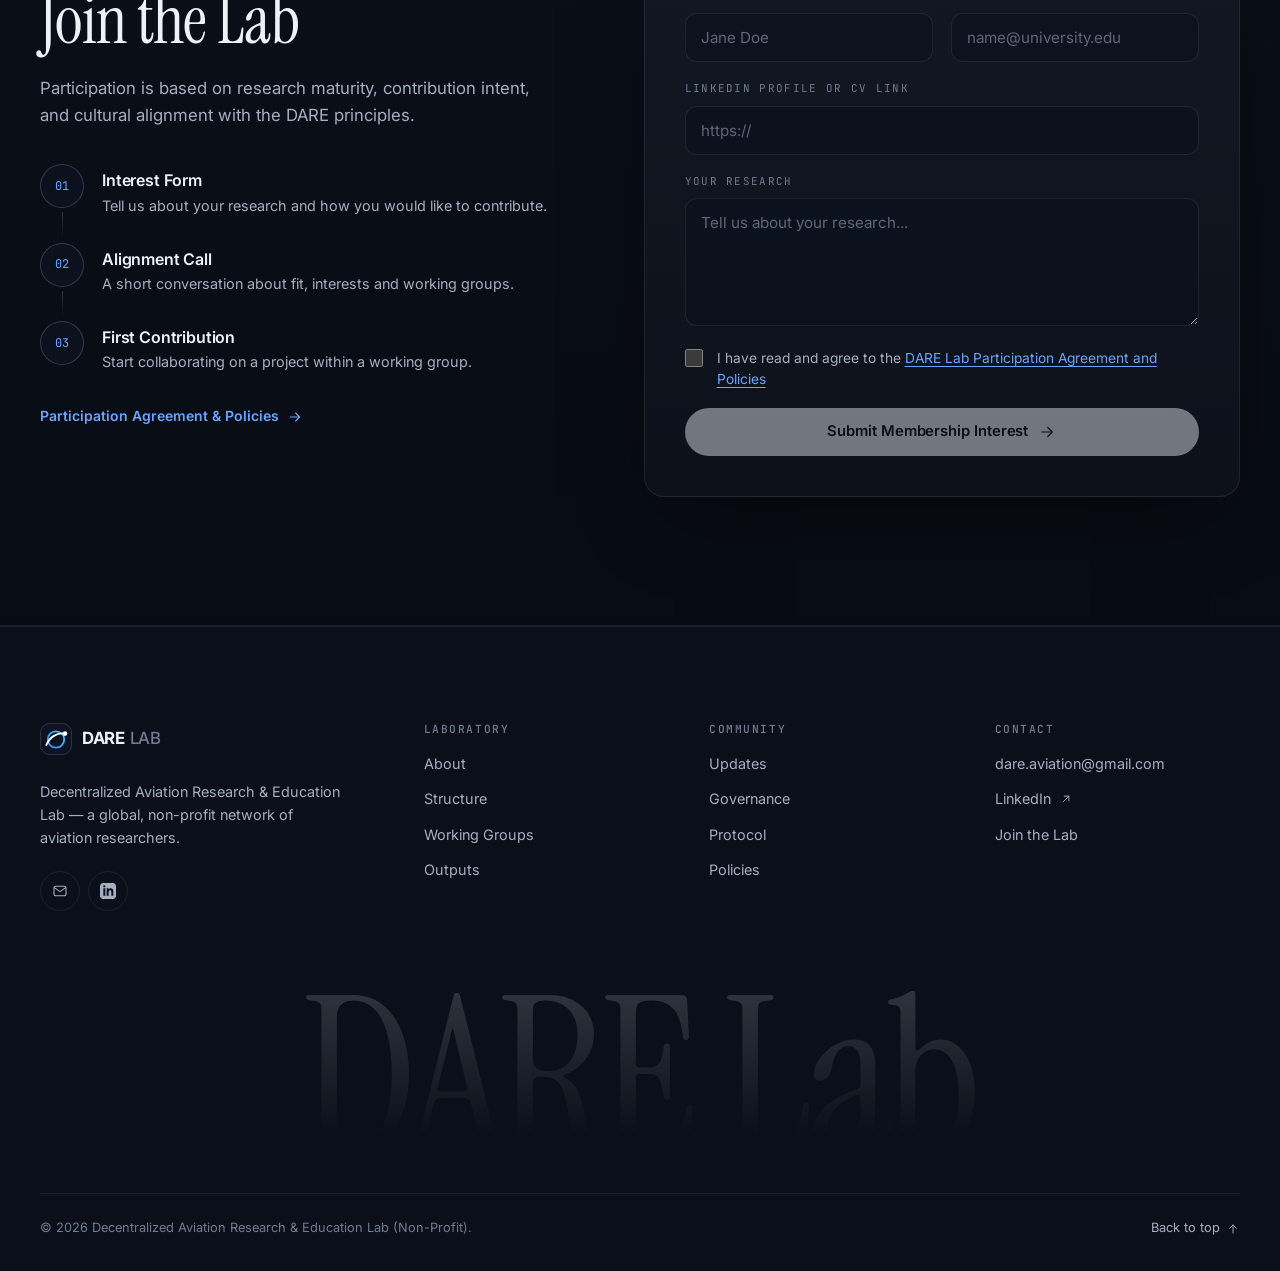
==== commit 2dd347bc: "email update-2" ====
--- a/index.html
+++ b/index.html
@@ -442,6 +442,7 @@
                             <p class="member__bio">Assoc. Prof. · Head of Aviation Management Department.</p>
                             <div class="member__links">
                                 <a class="link-chip" href="https://scholar.google.com/citations?user=OSSfn5wAAAAJ" target="_blank" rel="noopener"><svg width="20" height="20" class="icon"><use href="#i-scholar" /></svg>Google Scholar</a>
+                                <a class="link-chip member__email" href="mailto:mahmut.bakir@dareaviation.org"><svg width="20" height="20" class="icon" aria-hidden="true"><use href="#i-mail" /></svg><span>mahmut.bakir@dareaviation.org</span></a>
                             </div>
                         </article>
 
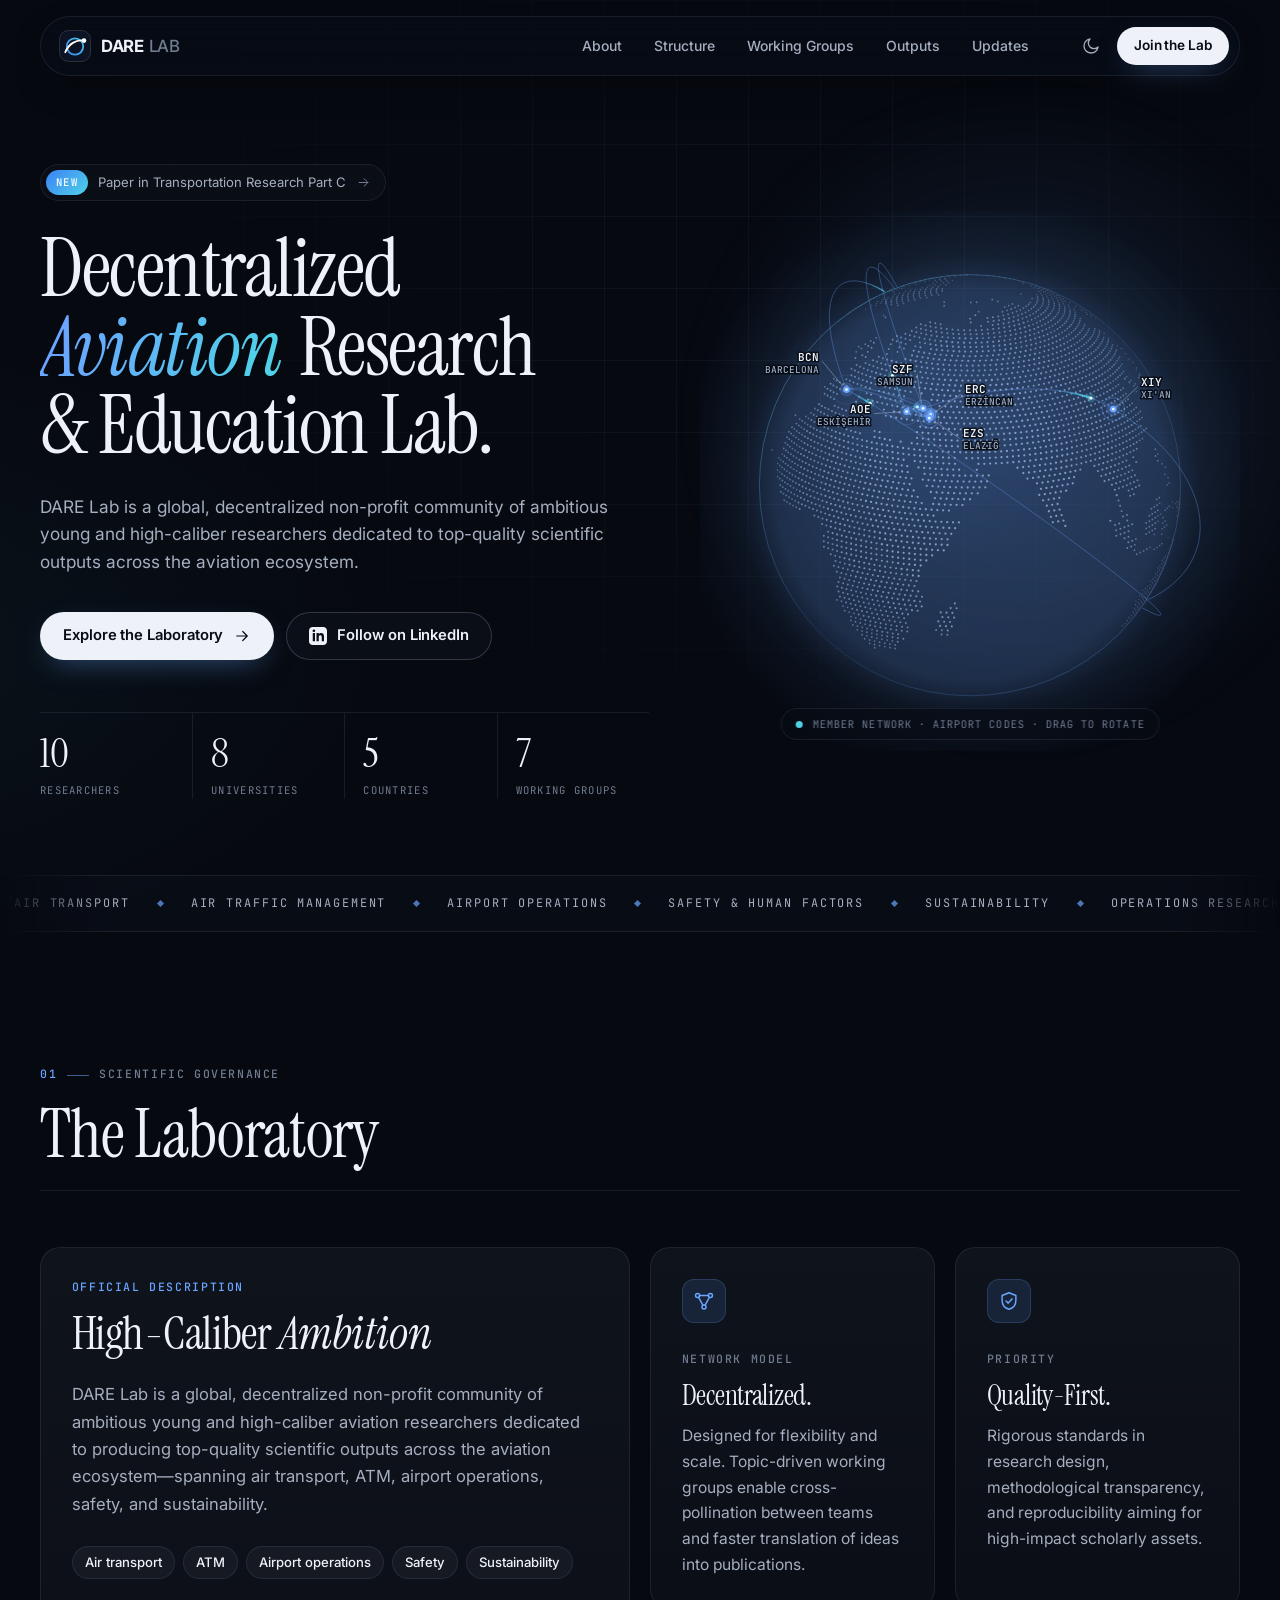
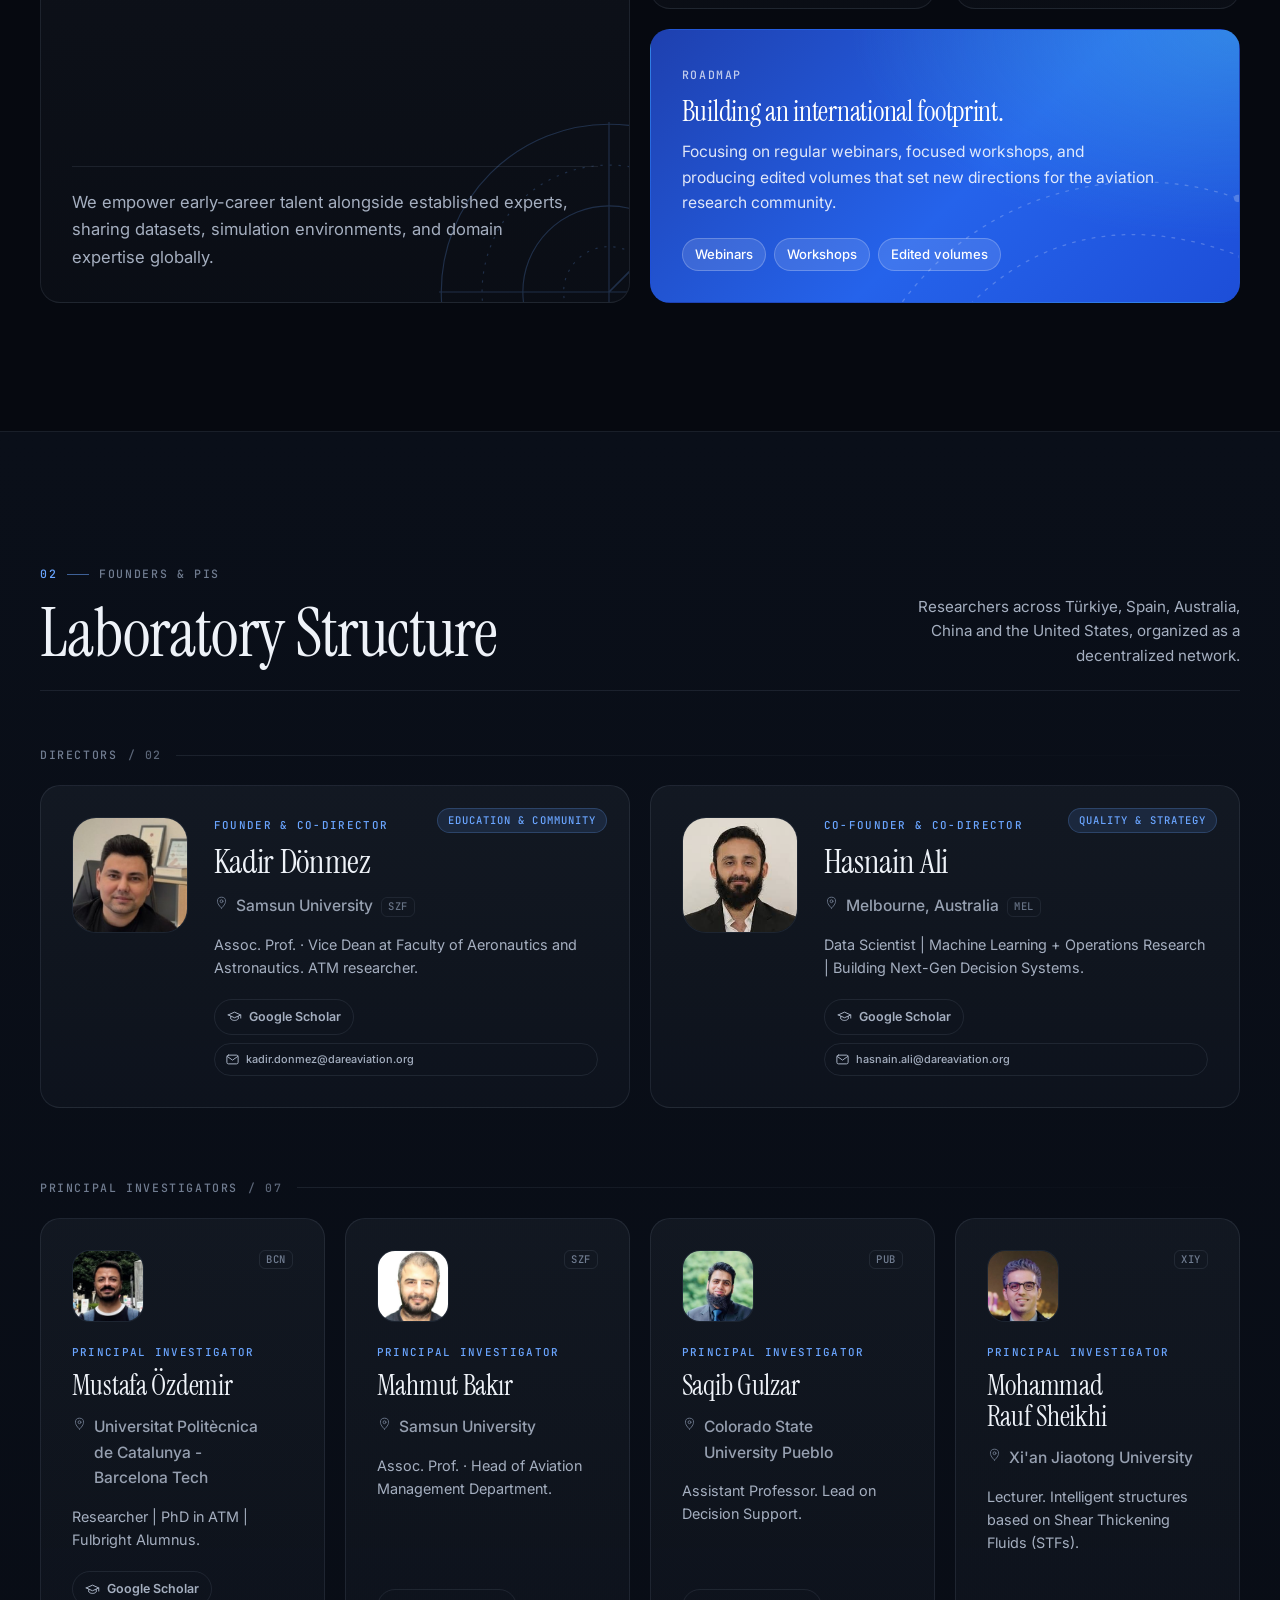
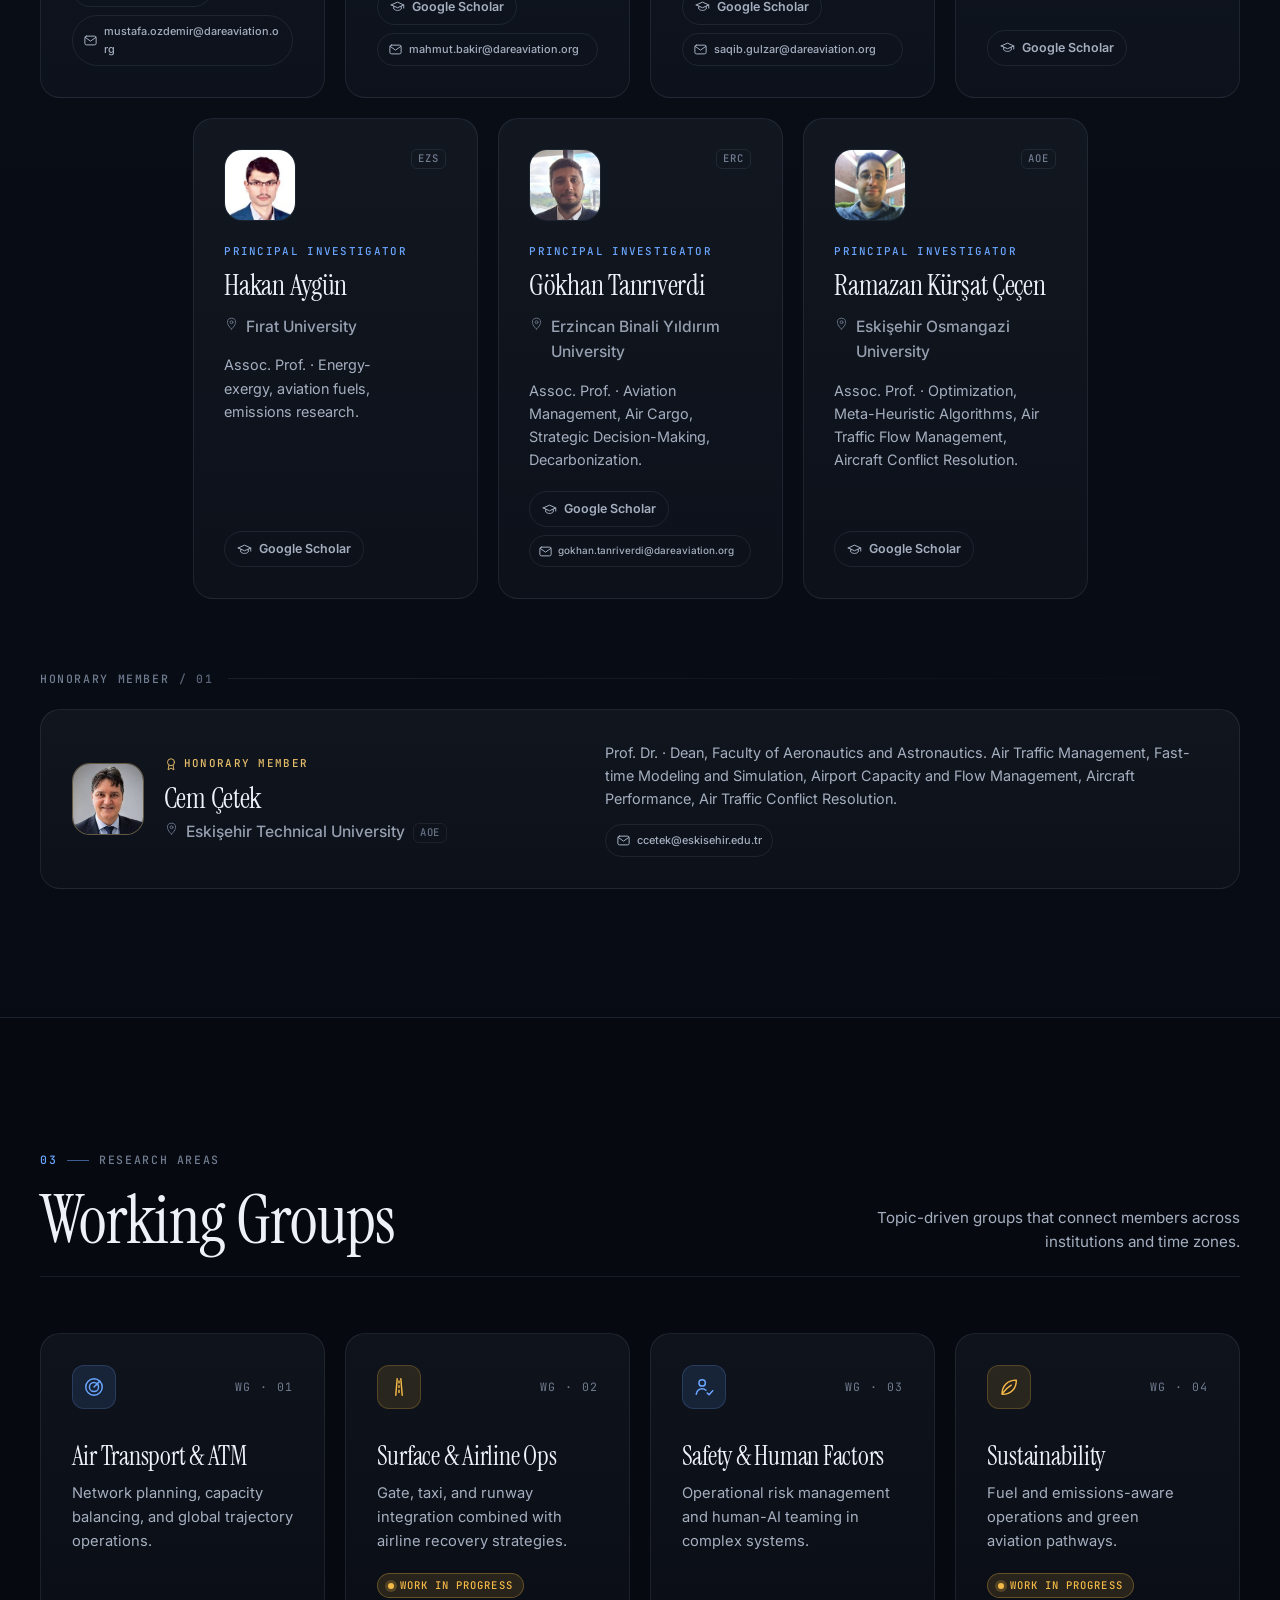
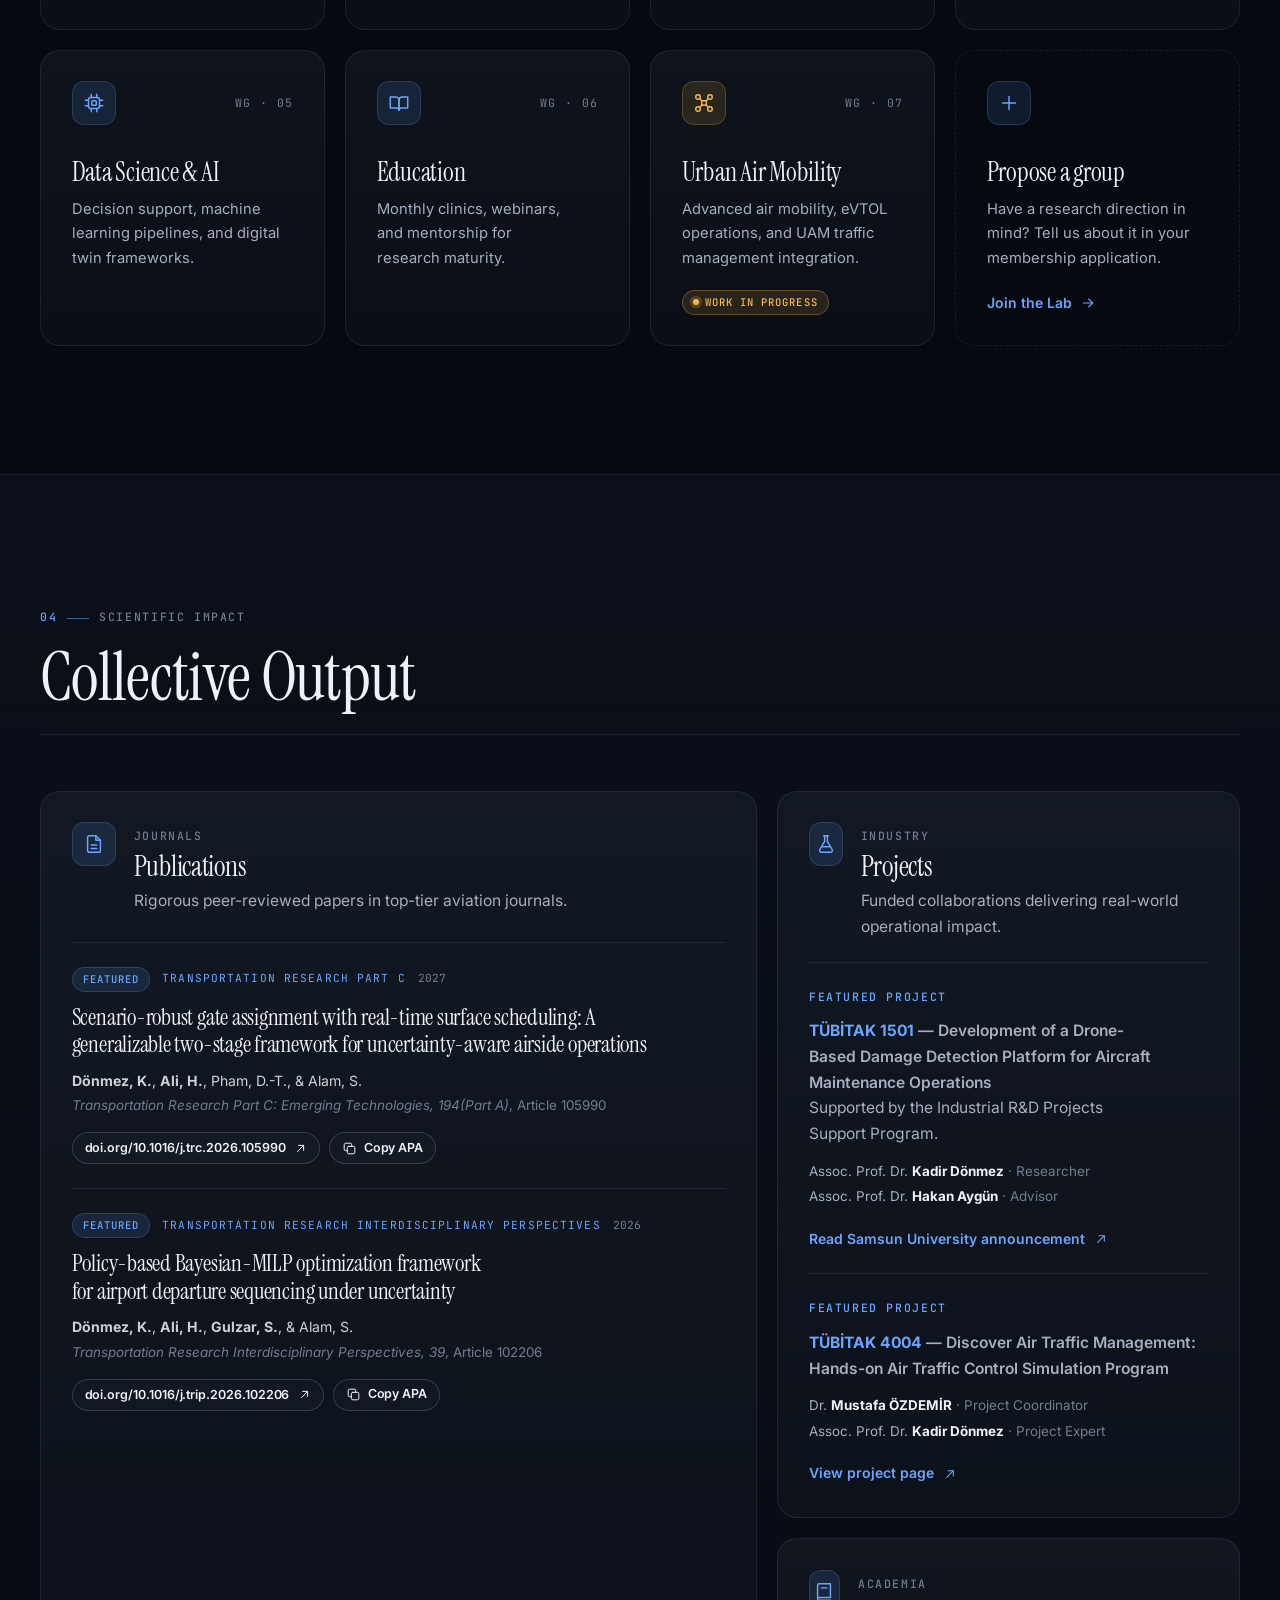
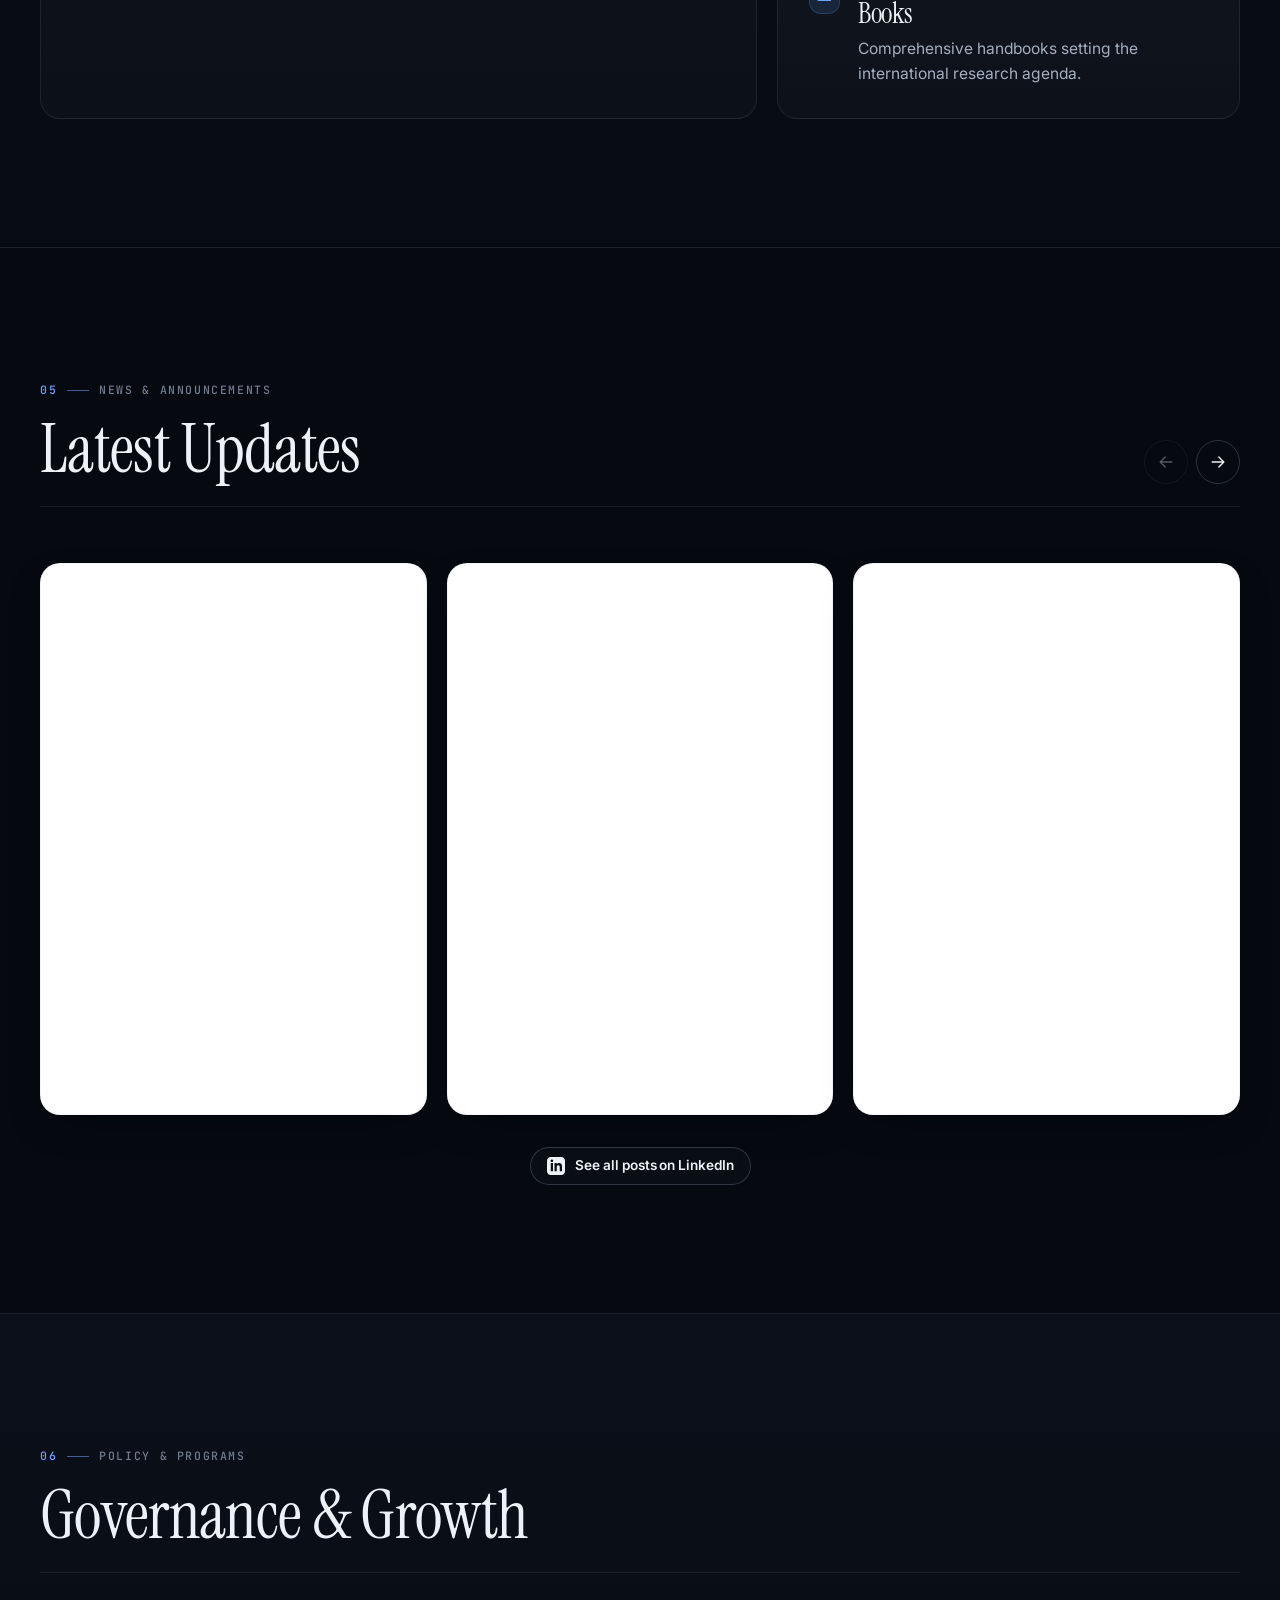
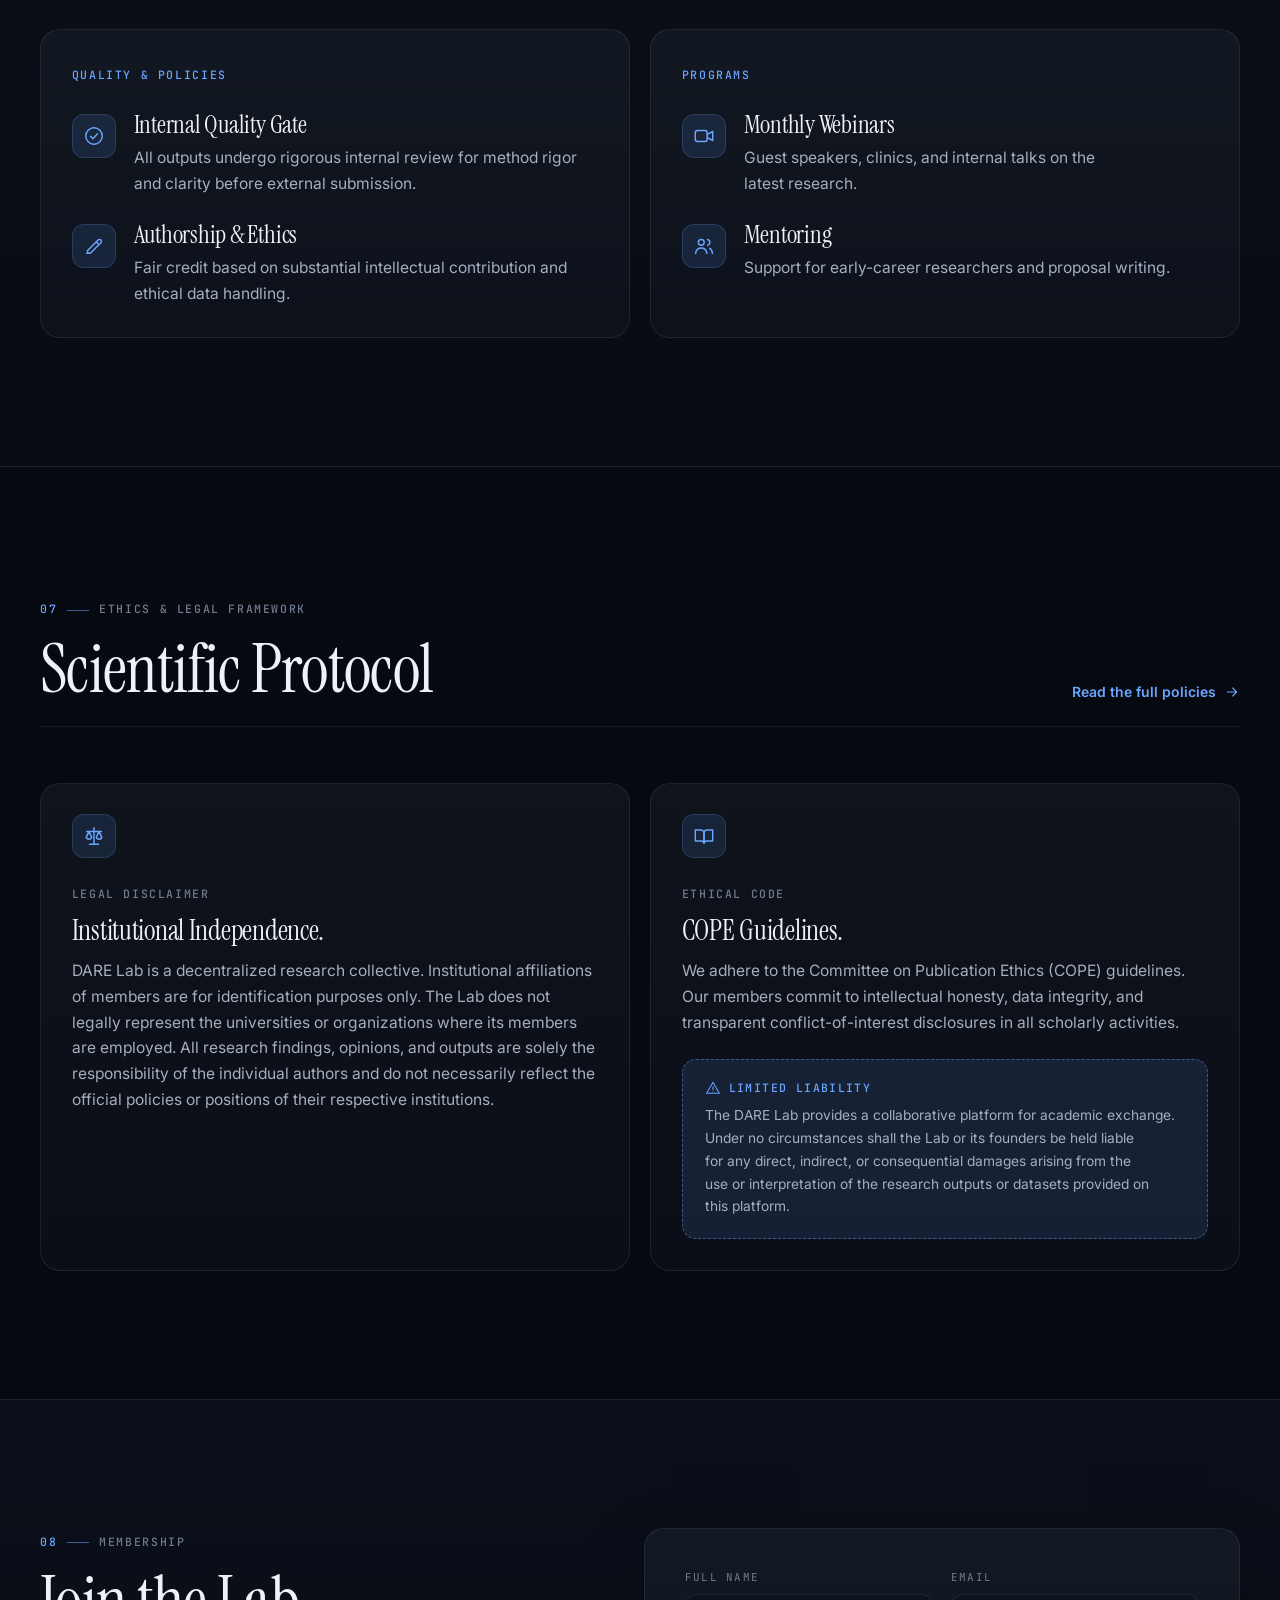
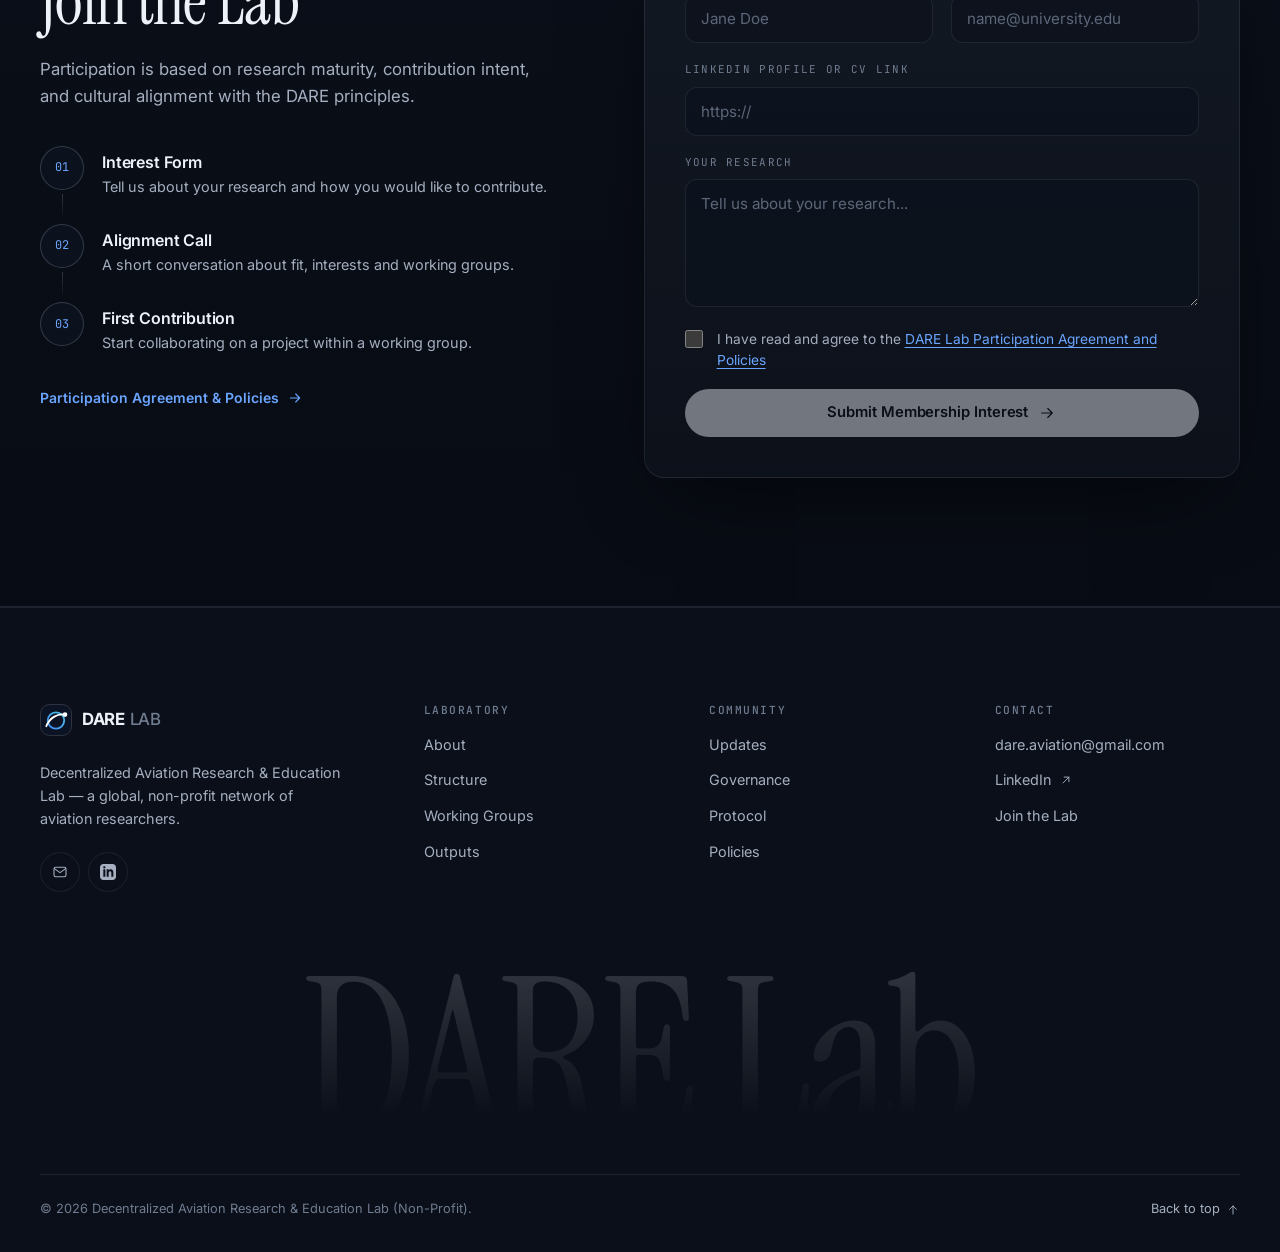
==== commit 4eced05f: "email update -3" ====
--- a/index.html
+++ b/index.html
@@ -56,7 +56,7 @@
         href="https://fonts.googleapis.com/css2?family=Instrument+Serif:ital@0;1&family=Inter:wght@400;500;600;700&family=JetBrains+Mono:wght@400;500&display=swap"
         rel="stylesheet">
 
-    <link rel="stylesheet" href="styles/main.css?v=20261122-2">
+    <link rel="stylesheet" href="styles/main.css?v=20261122-3">
 
     <!-- Structured data -->
     <script type="application/ld+json">
@@ -504,7 +504,7 @@
                             <p class="member__bio">Assoc. Prof. · Aviation Management, Air Cargo, Strategic Decision-Making, Decarbonization.</p>
                             <div class="member__links">
                                 <a class="link-chip" href="https://scholar.google.com/citations?user=bZnDdcgAAAAJ&amp;hl=tr" target="_blank" rel="noopener"><svg width="20" height="20" class="icon"><use href="#i-scholar" /></svg>Google Scholar</a>
-                                <a class="link-chip member__email" href="mailto:gokhan.tanriverdi@dareaviation.org"><svg width="20" height="20" class="icon" aria-hidden="true"><use href="#i-mail" /></svg><span>gokhan.tanriverdi@dareaviation.org</span></a>
+                                <a class="link-chip member__email member__email--long" href="mailto:gokhan.tanriverdi@dareaviation.org"><svg width="20" height="20" class="icon" aria-hidden="true"><use href="#i-mail" /></svg><span>gokhan.tanriverdi@dareaviation.org</span></a>
                             </div>
                         </article>
 
--- a/styles/main.css
+++ b/styles/main.css
@@ -1359,6 +1359,12 @@
     padding-inline: 10px;
 }
 
+.member__links a.member__email--long {
+    font-size: 0.62rem;
+    gap: 5px;
+    padding-inline: 8px;
+}
+
 .member__email {
     flex-basis: 100%;
     min-width: 0;
